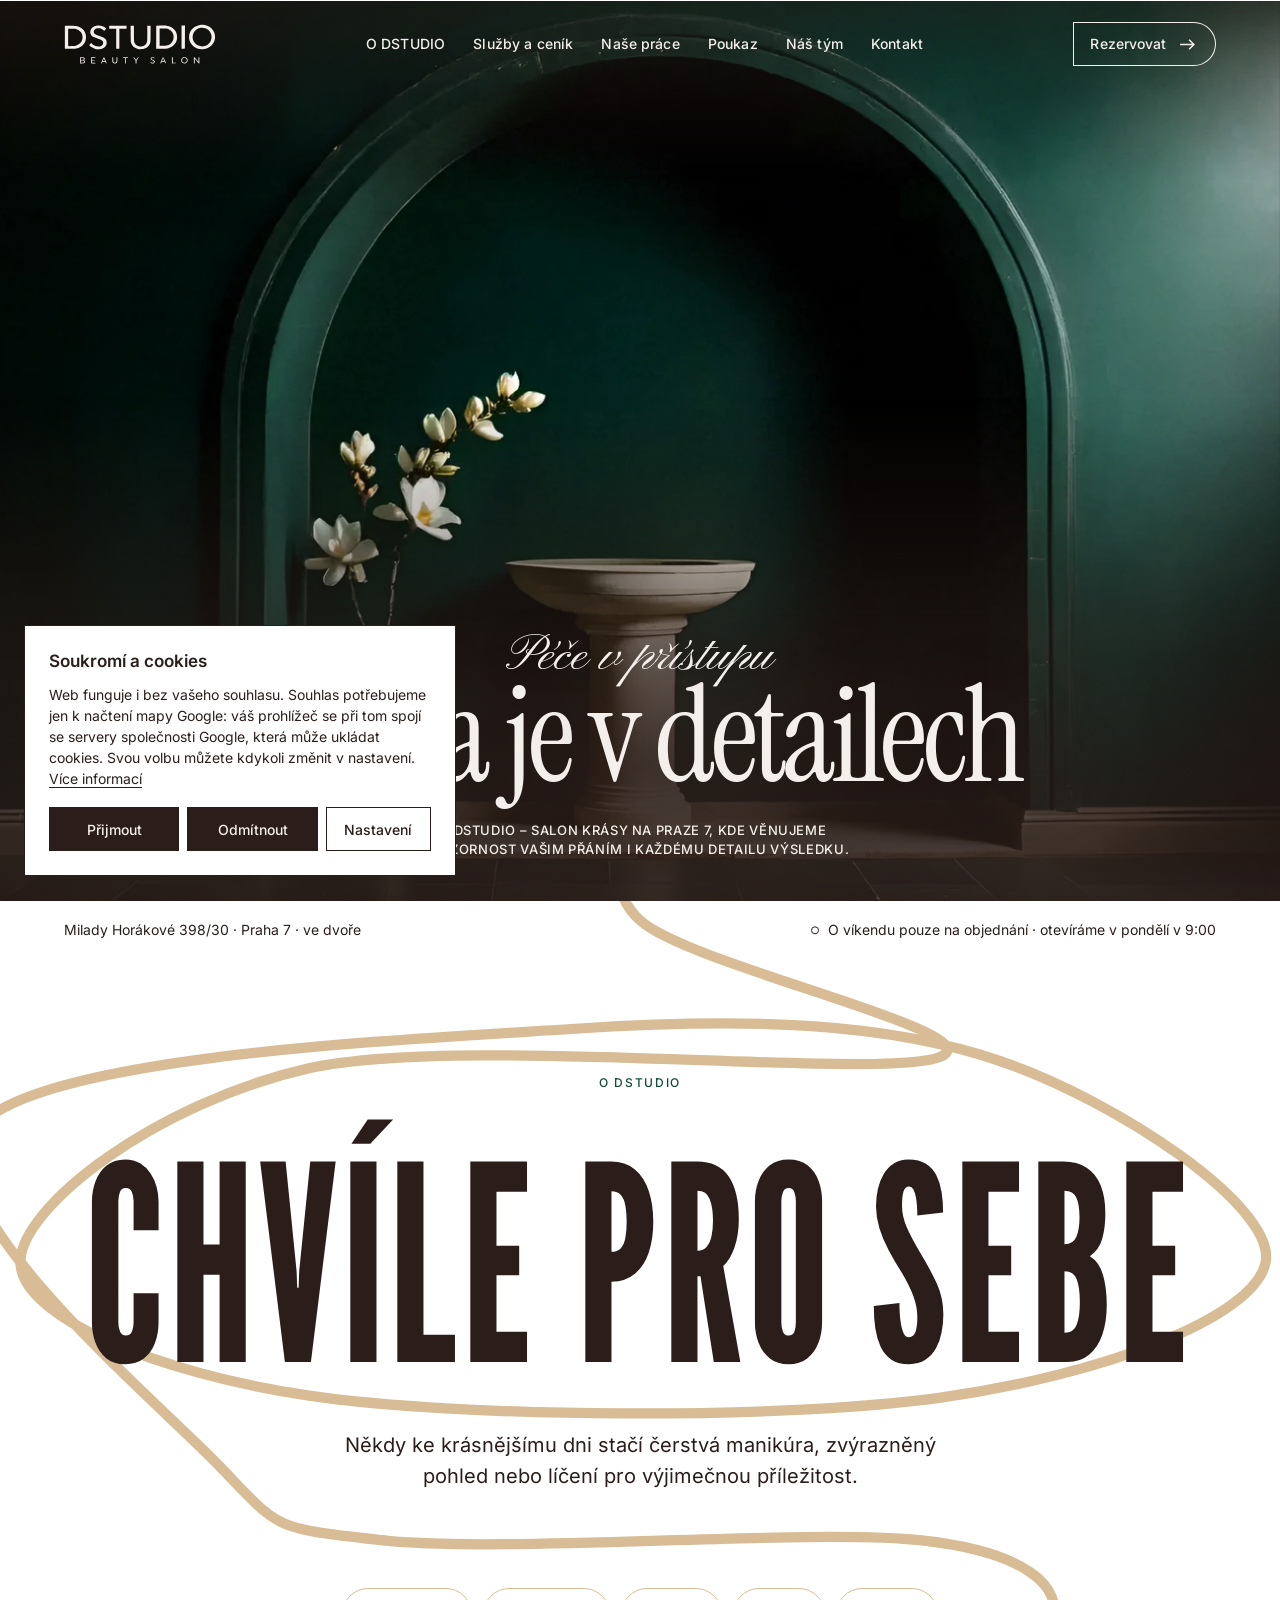
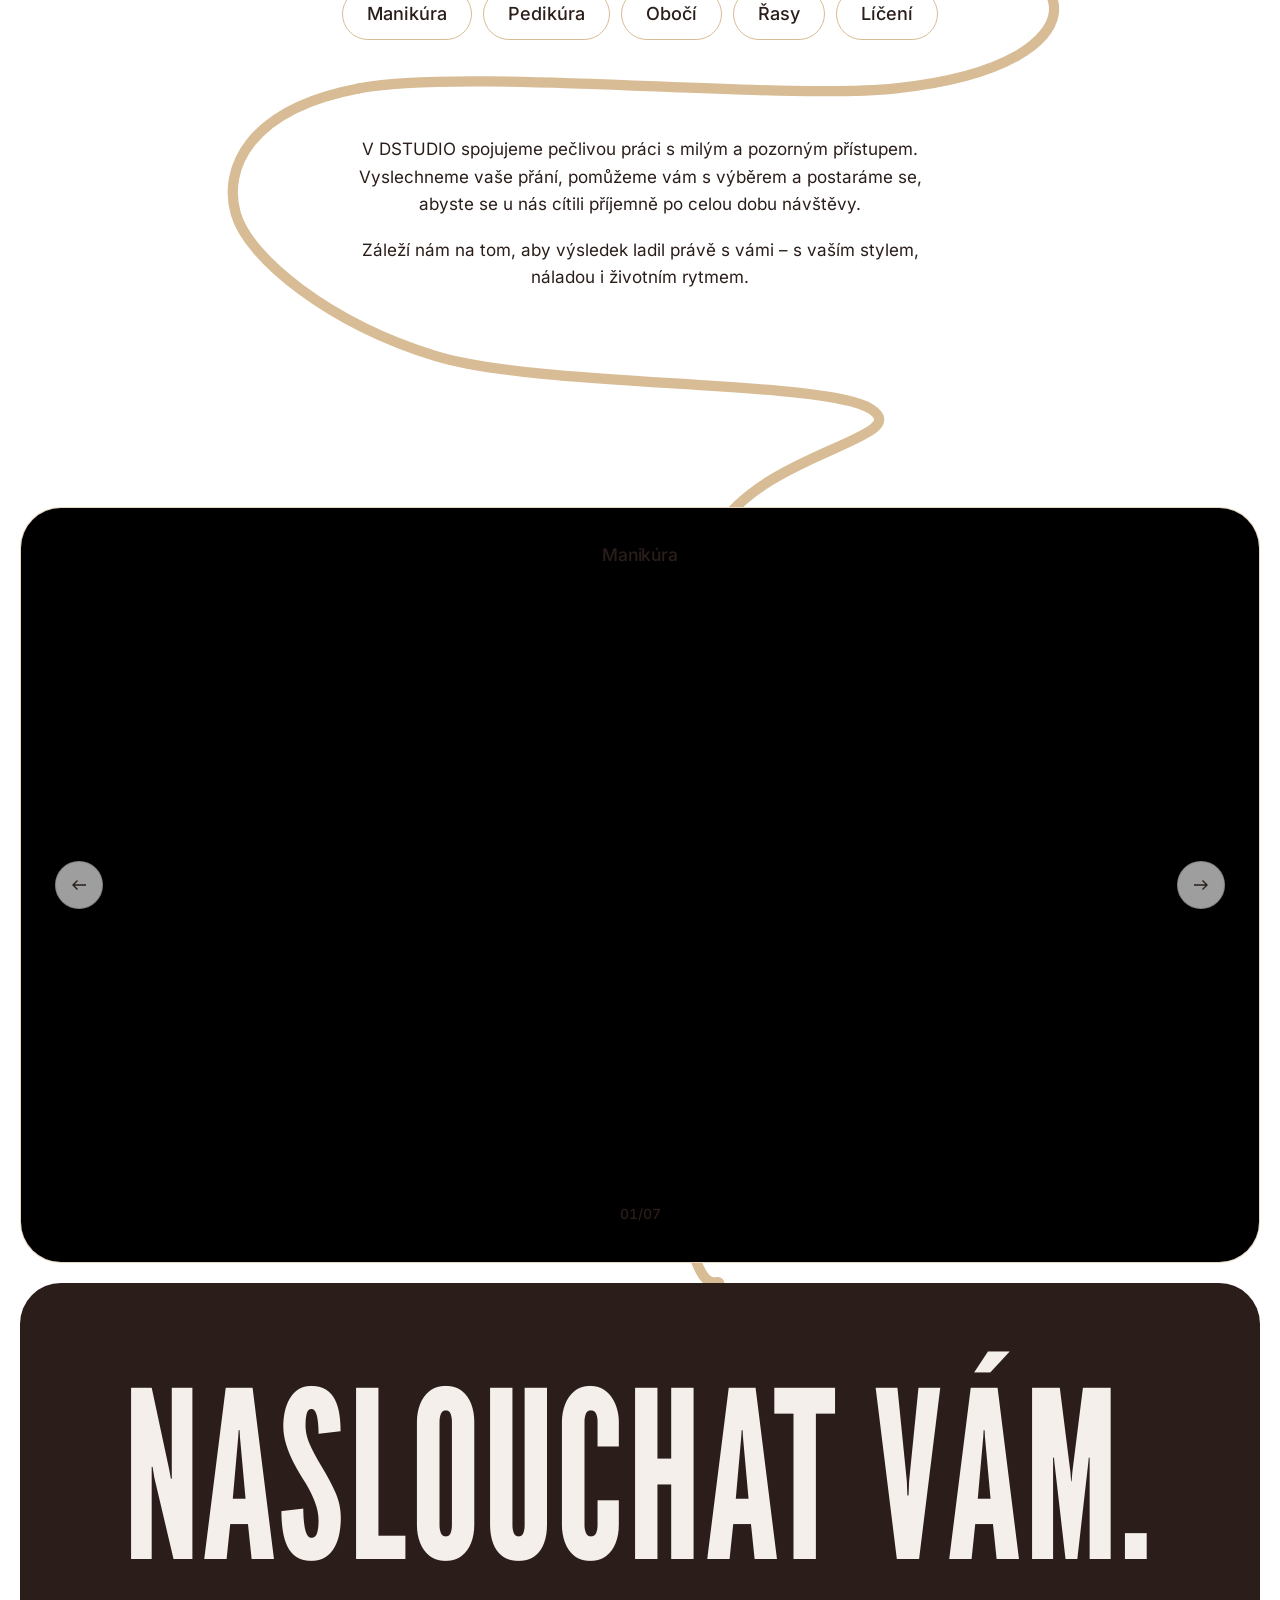
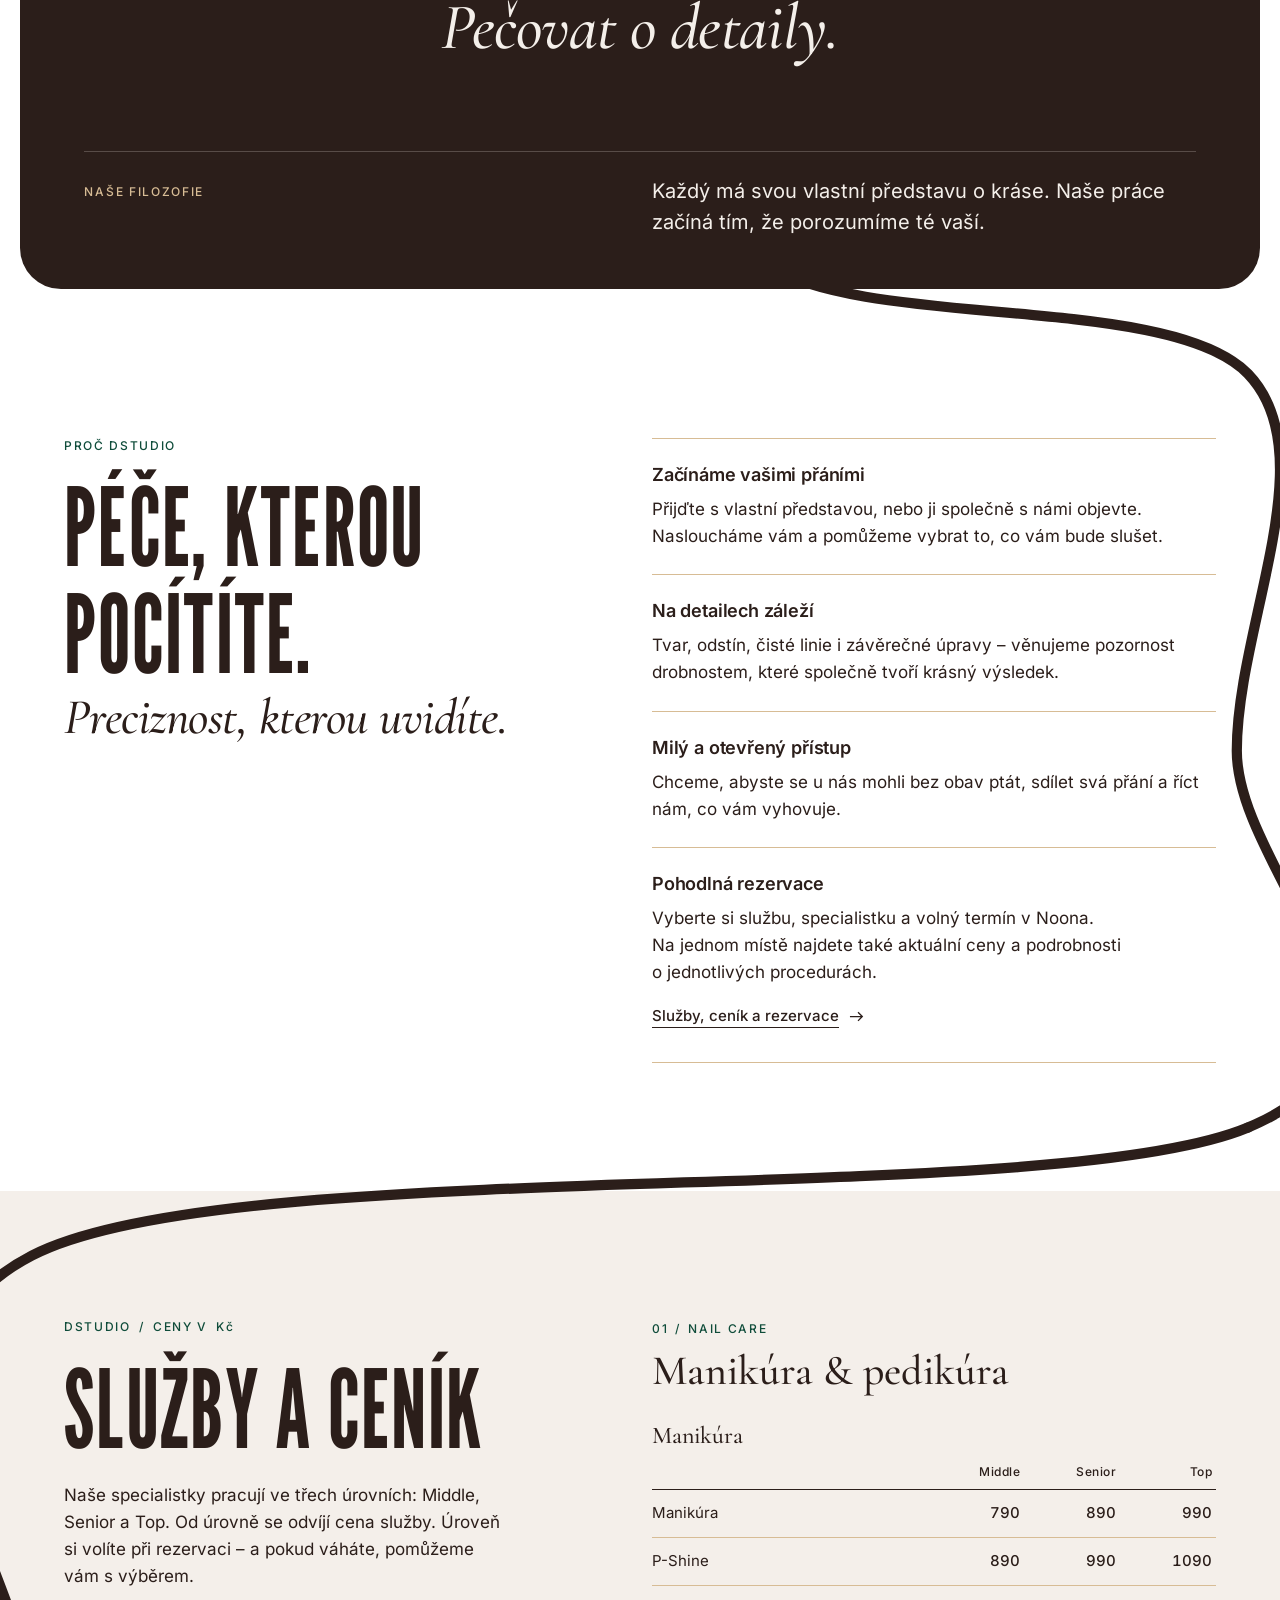
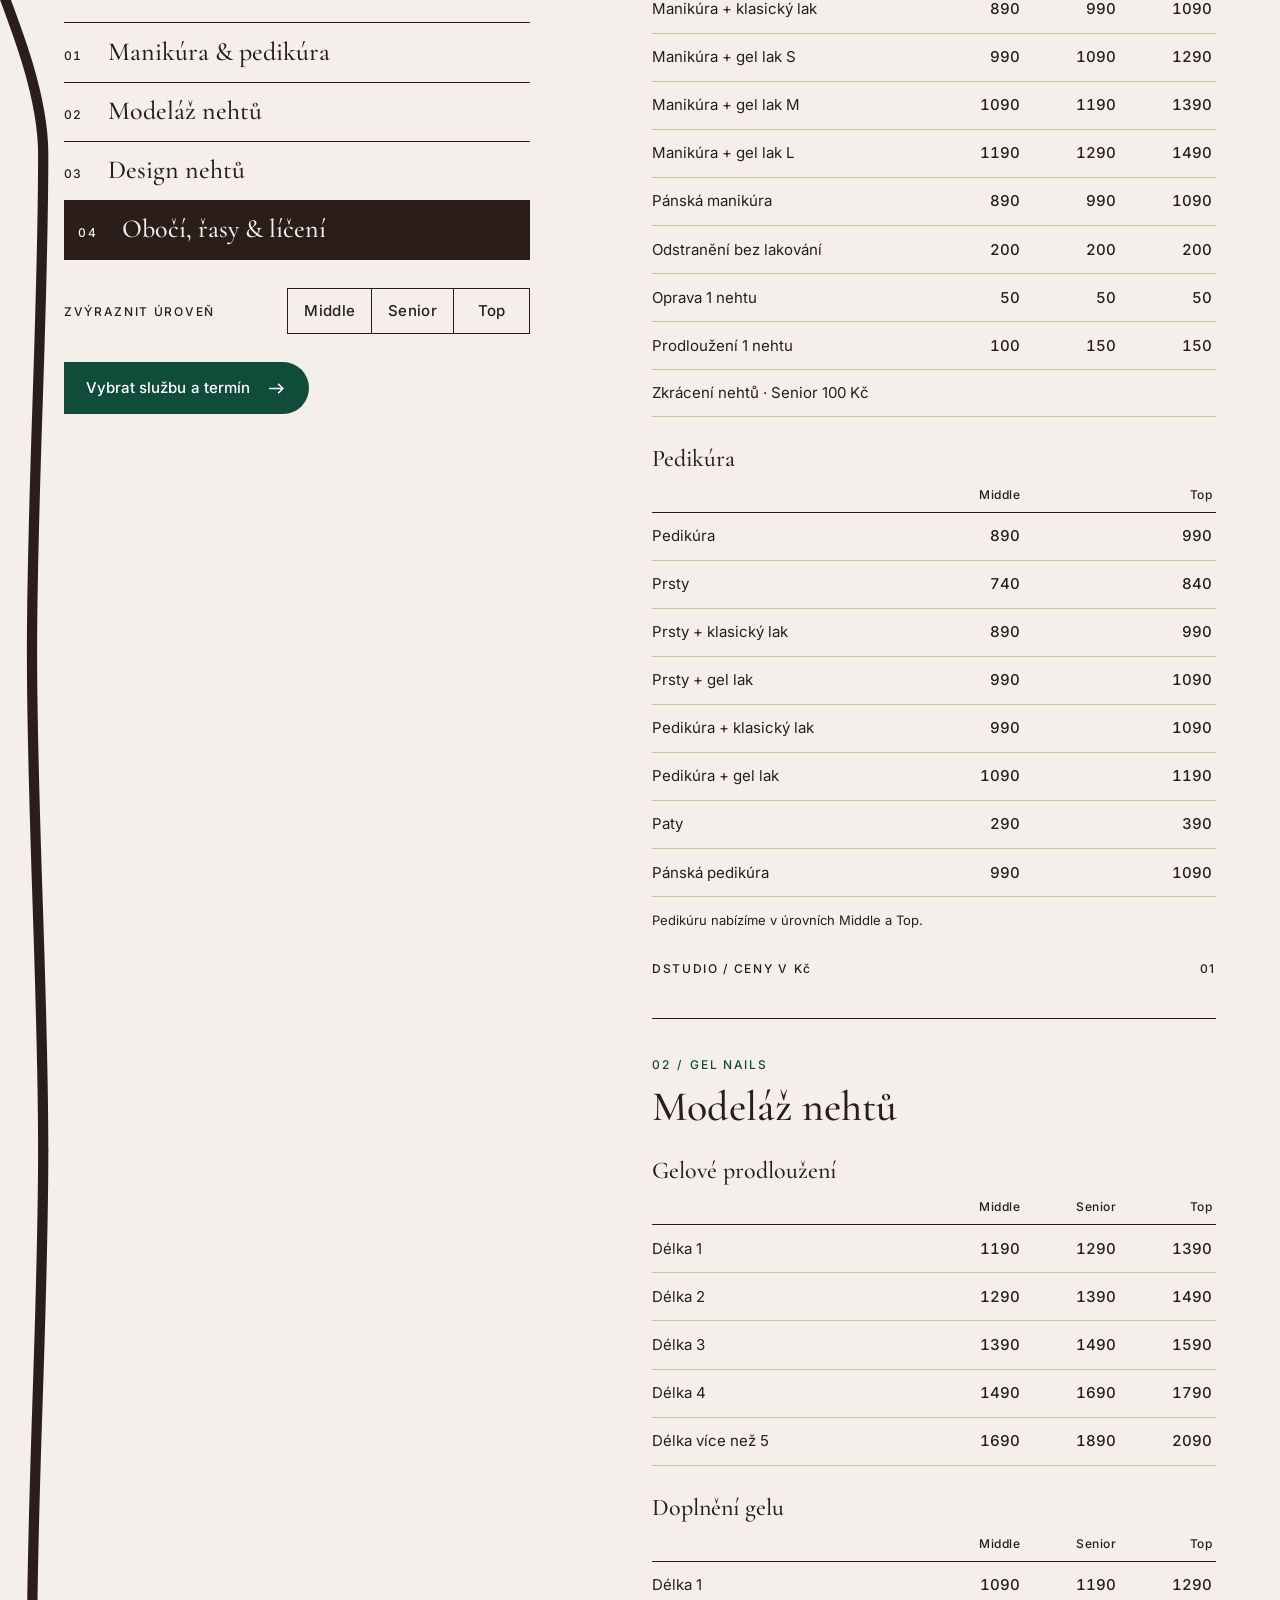
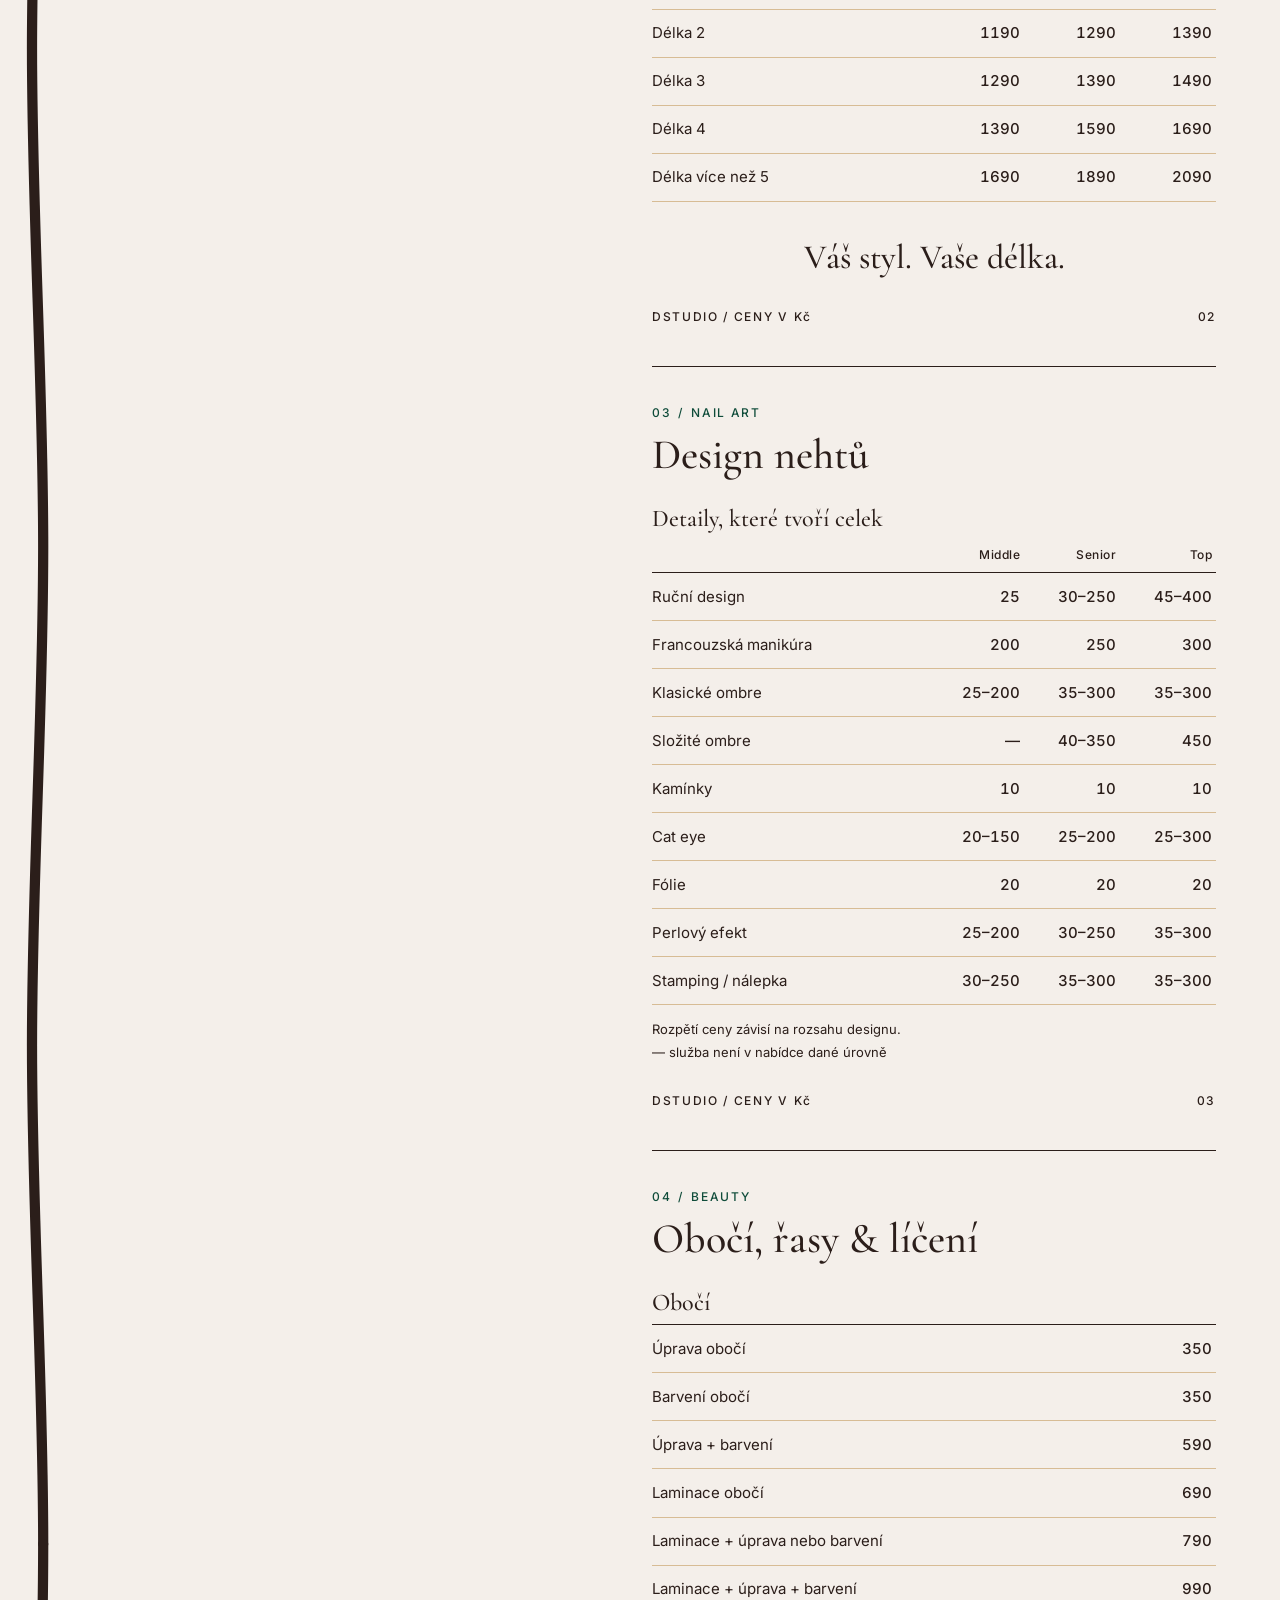
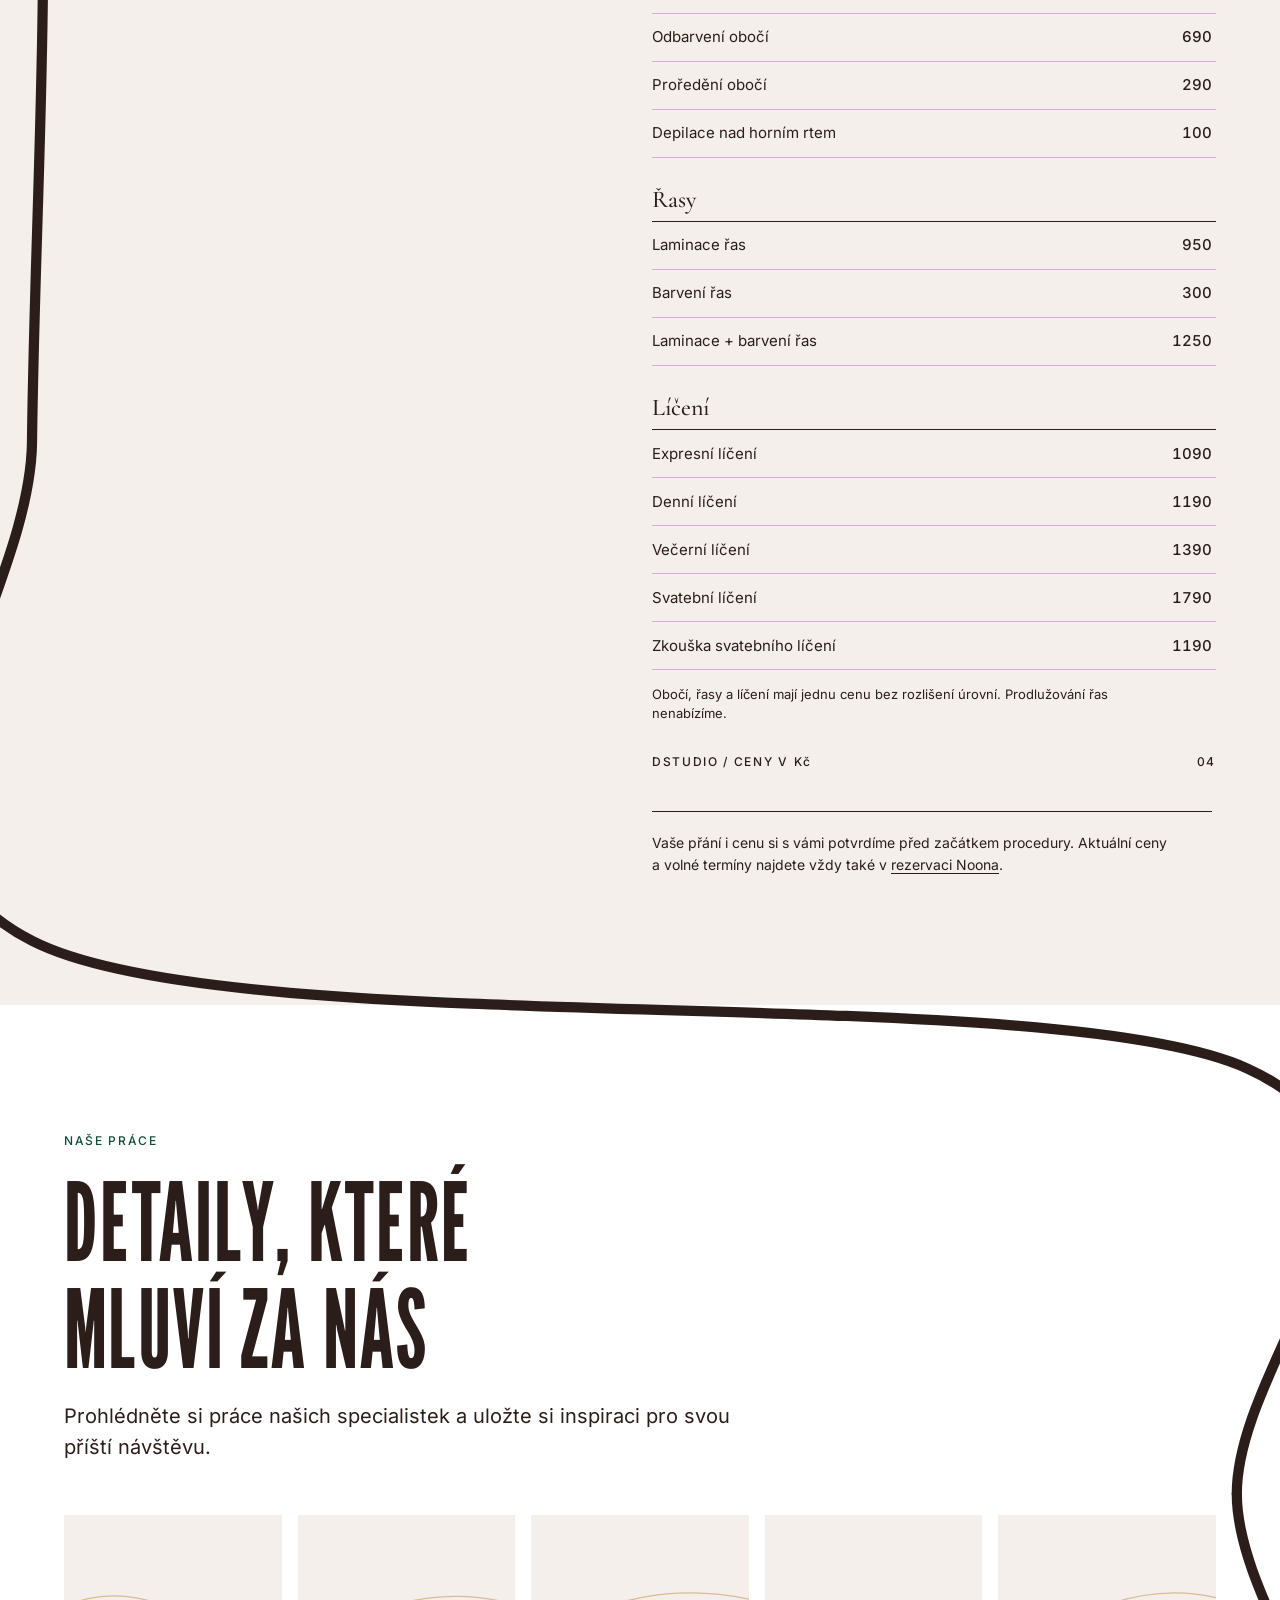
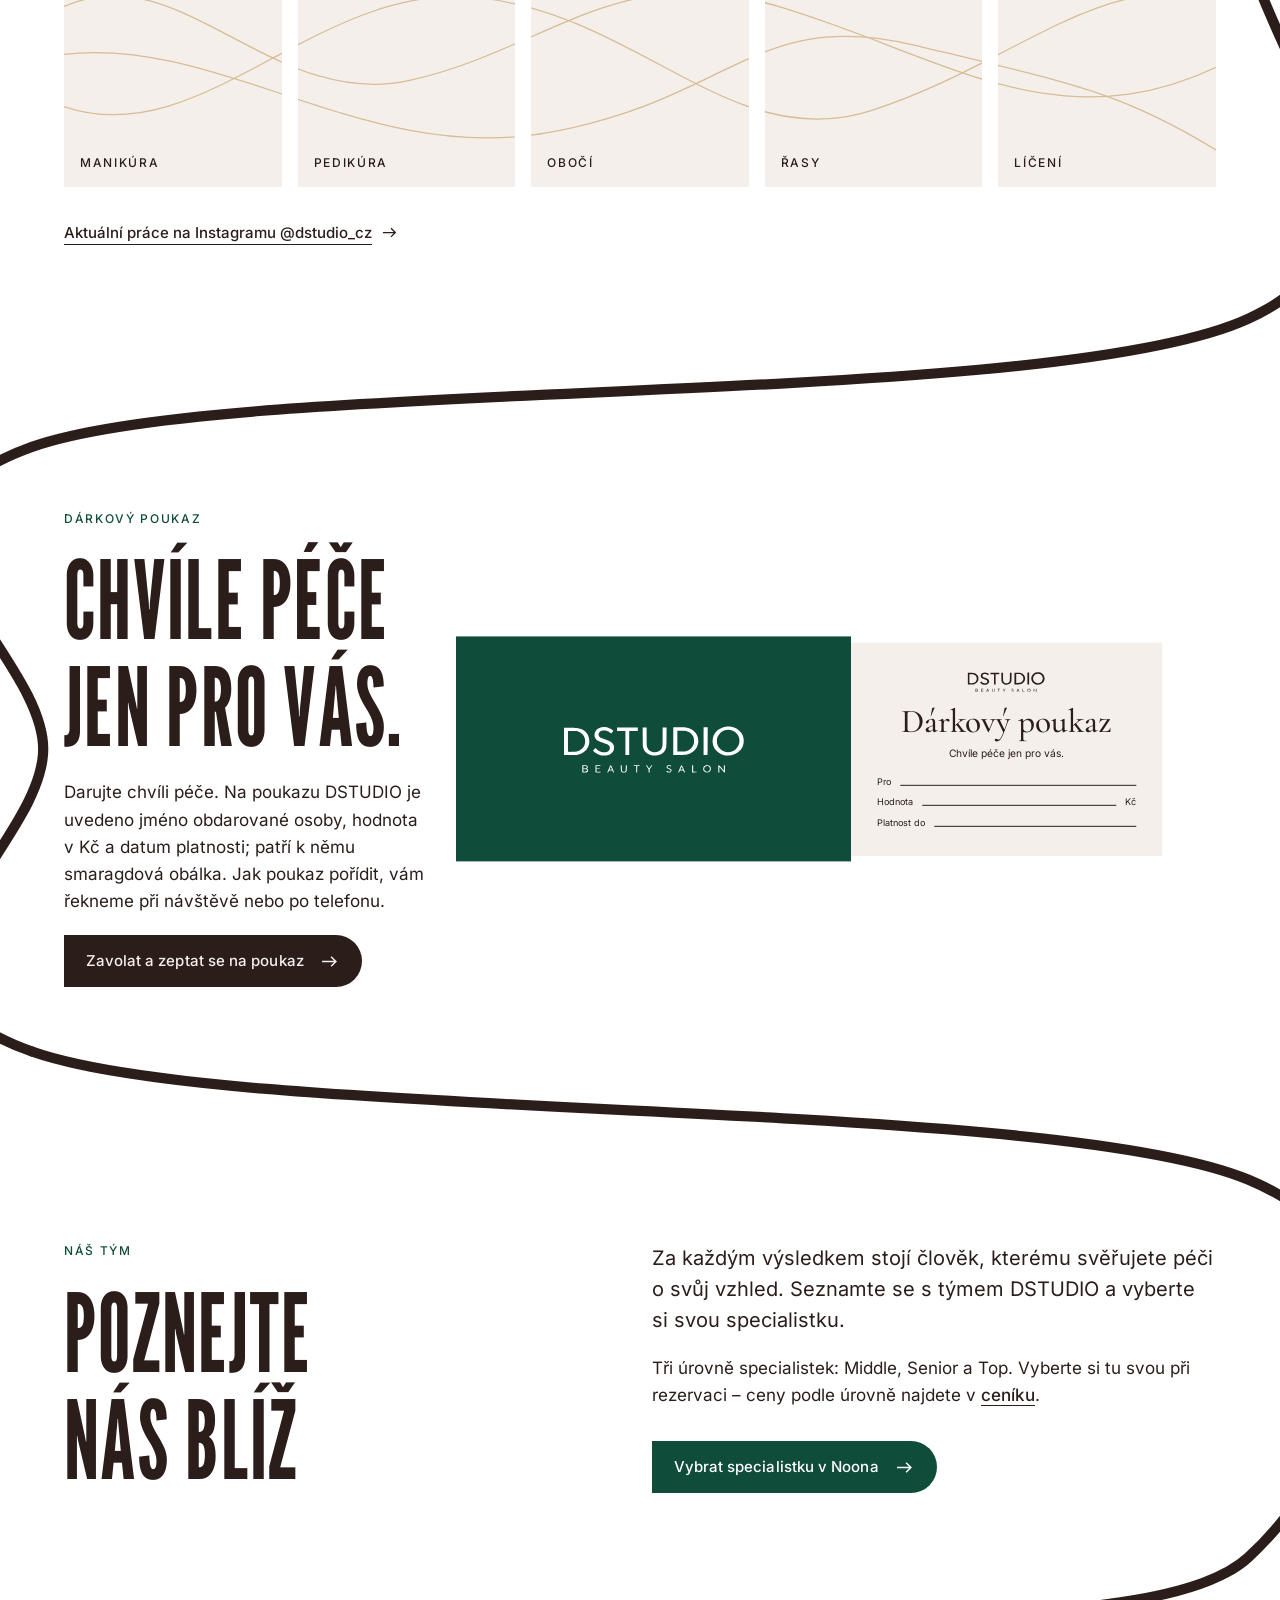
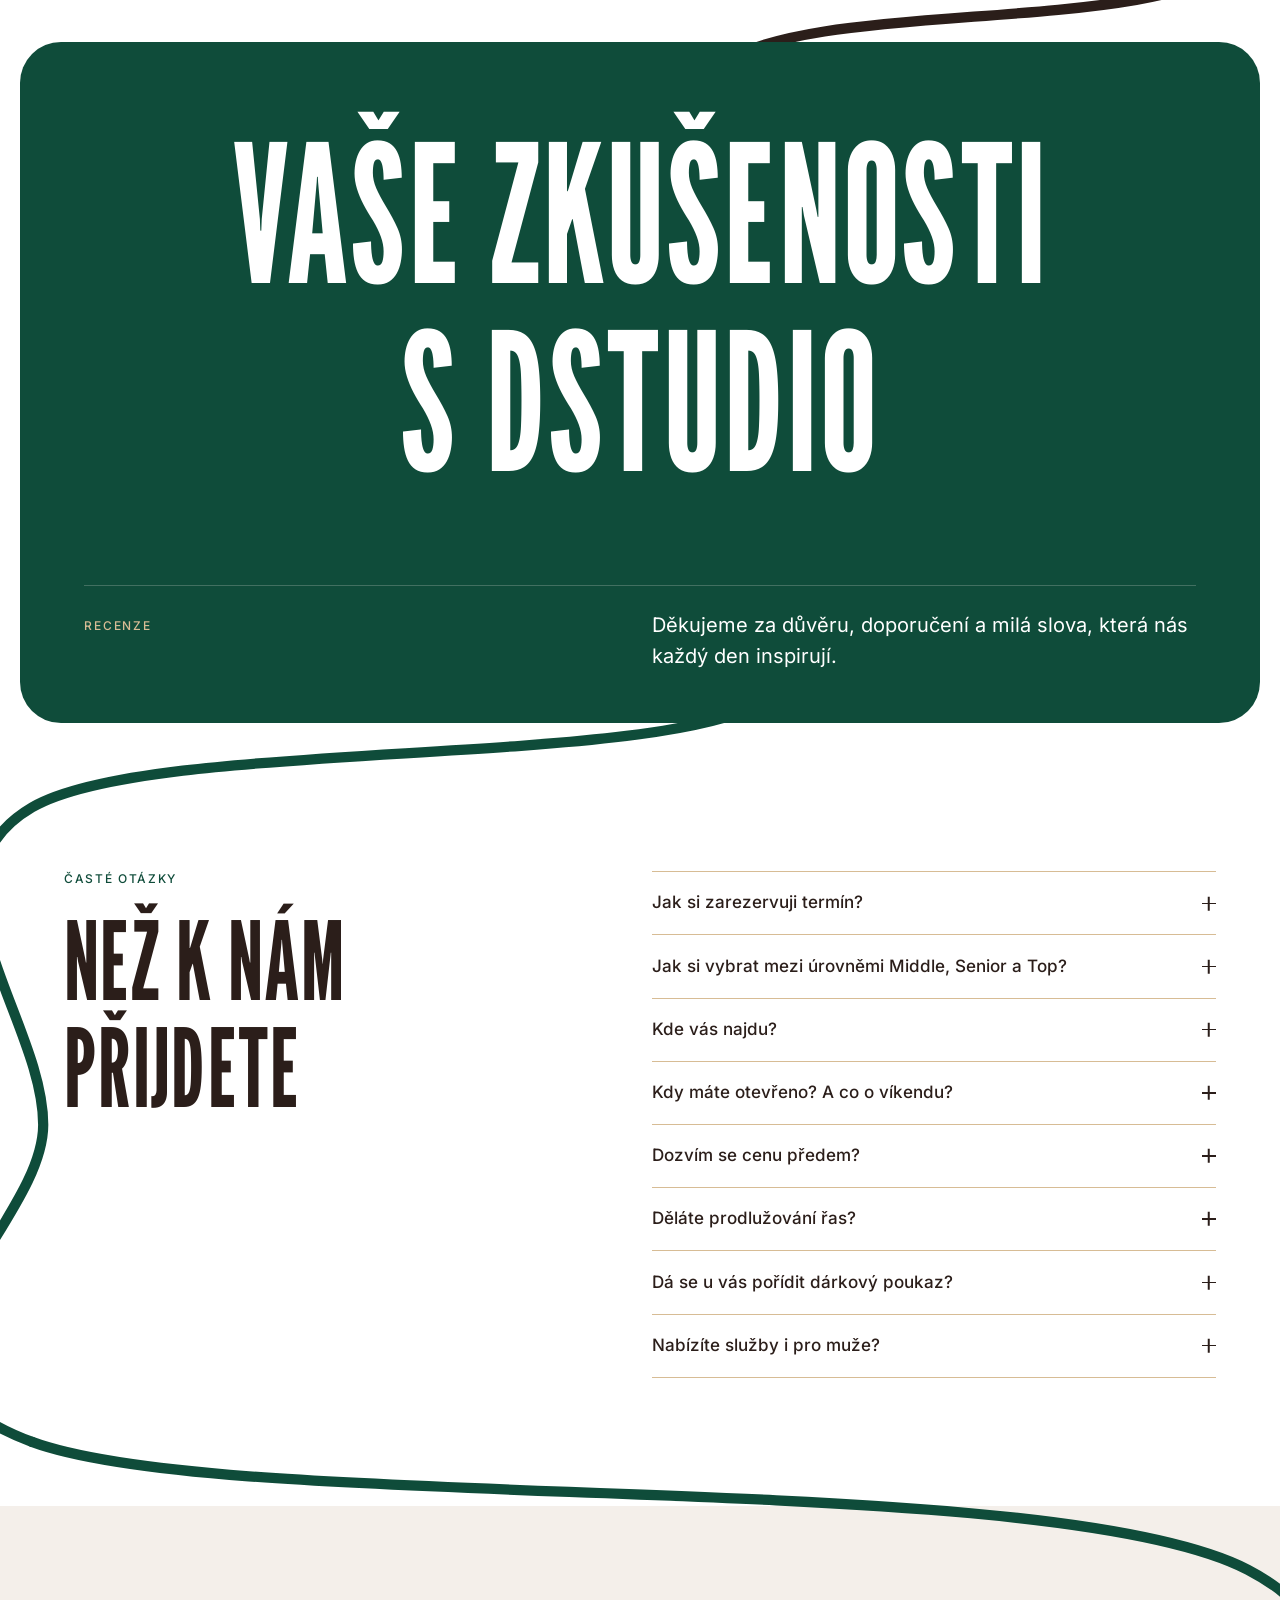
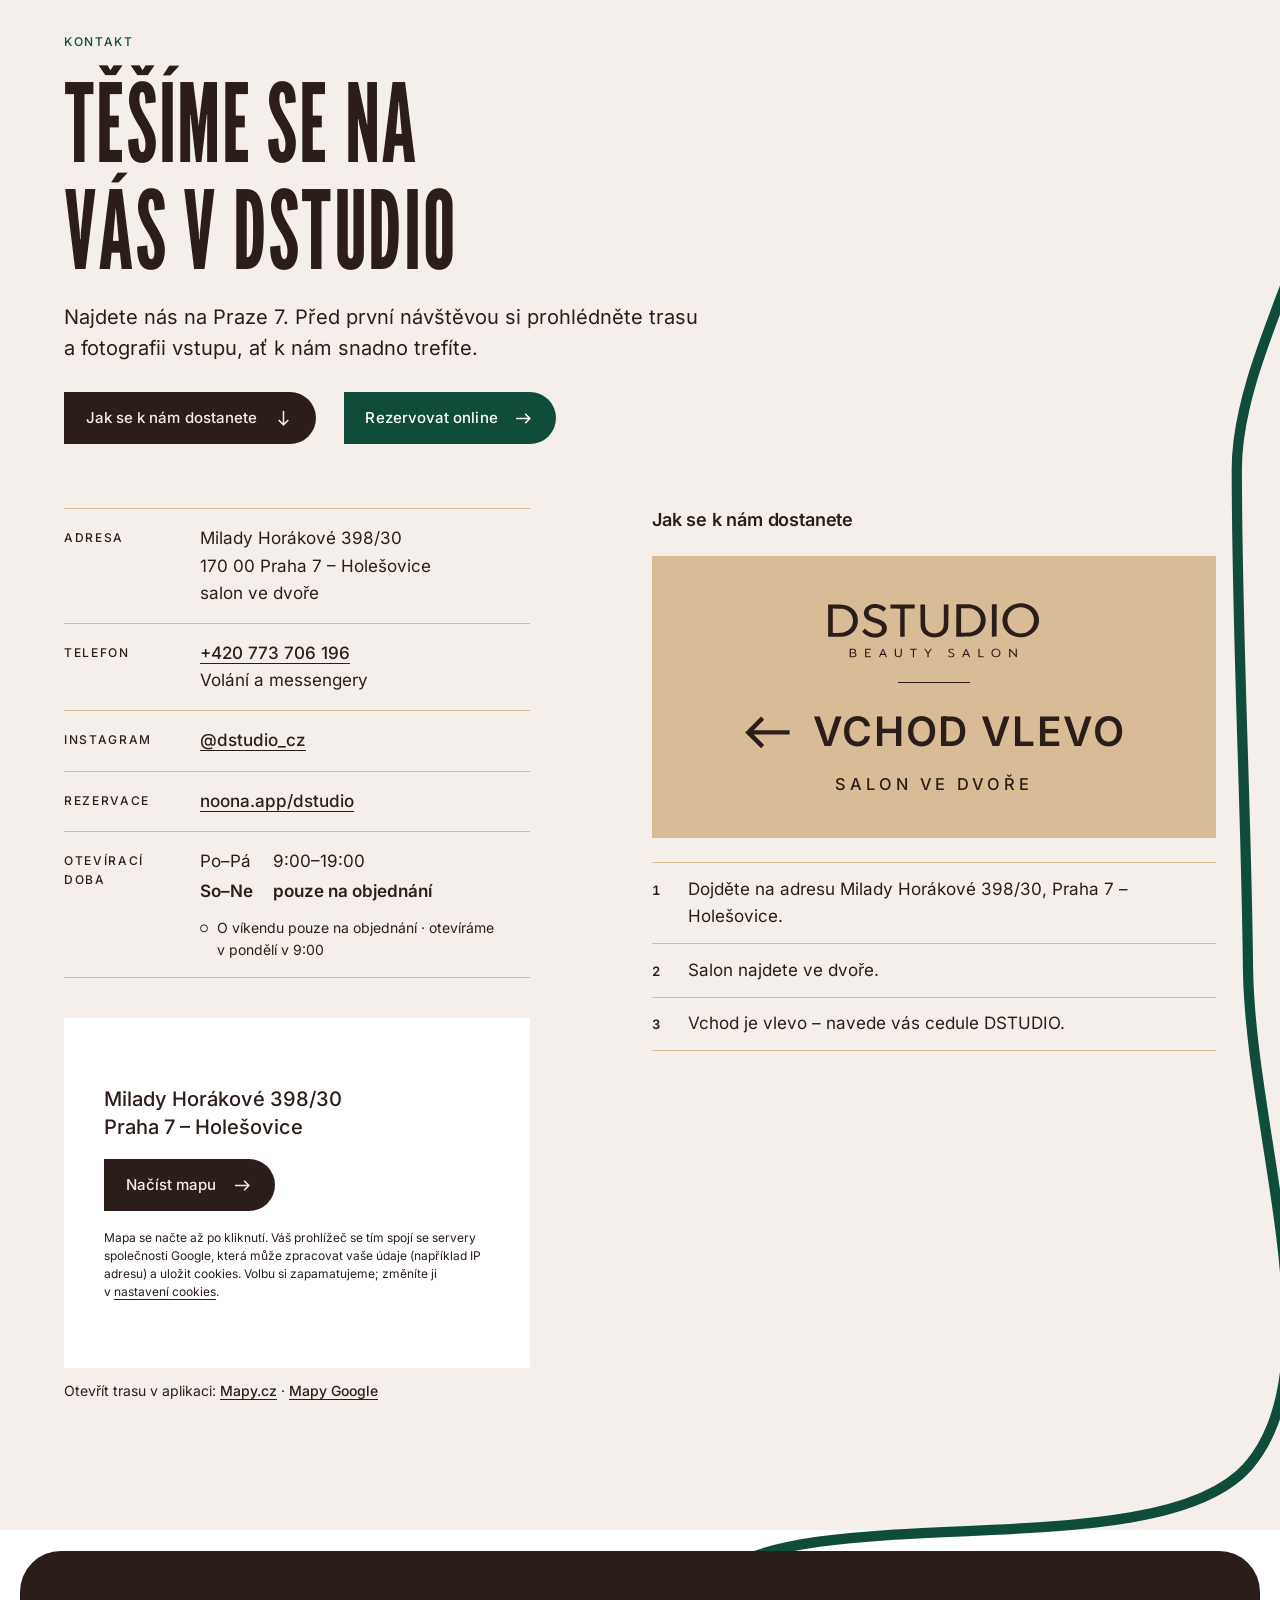
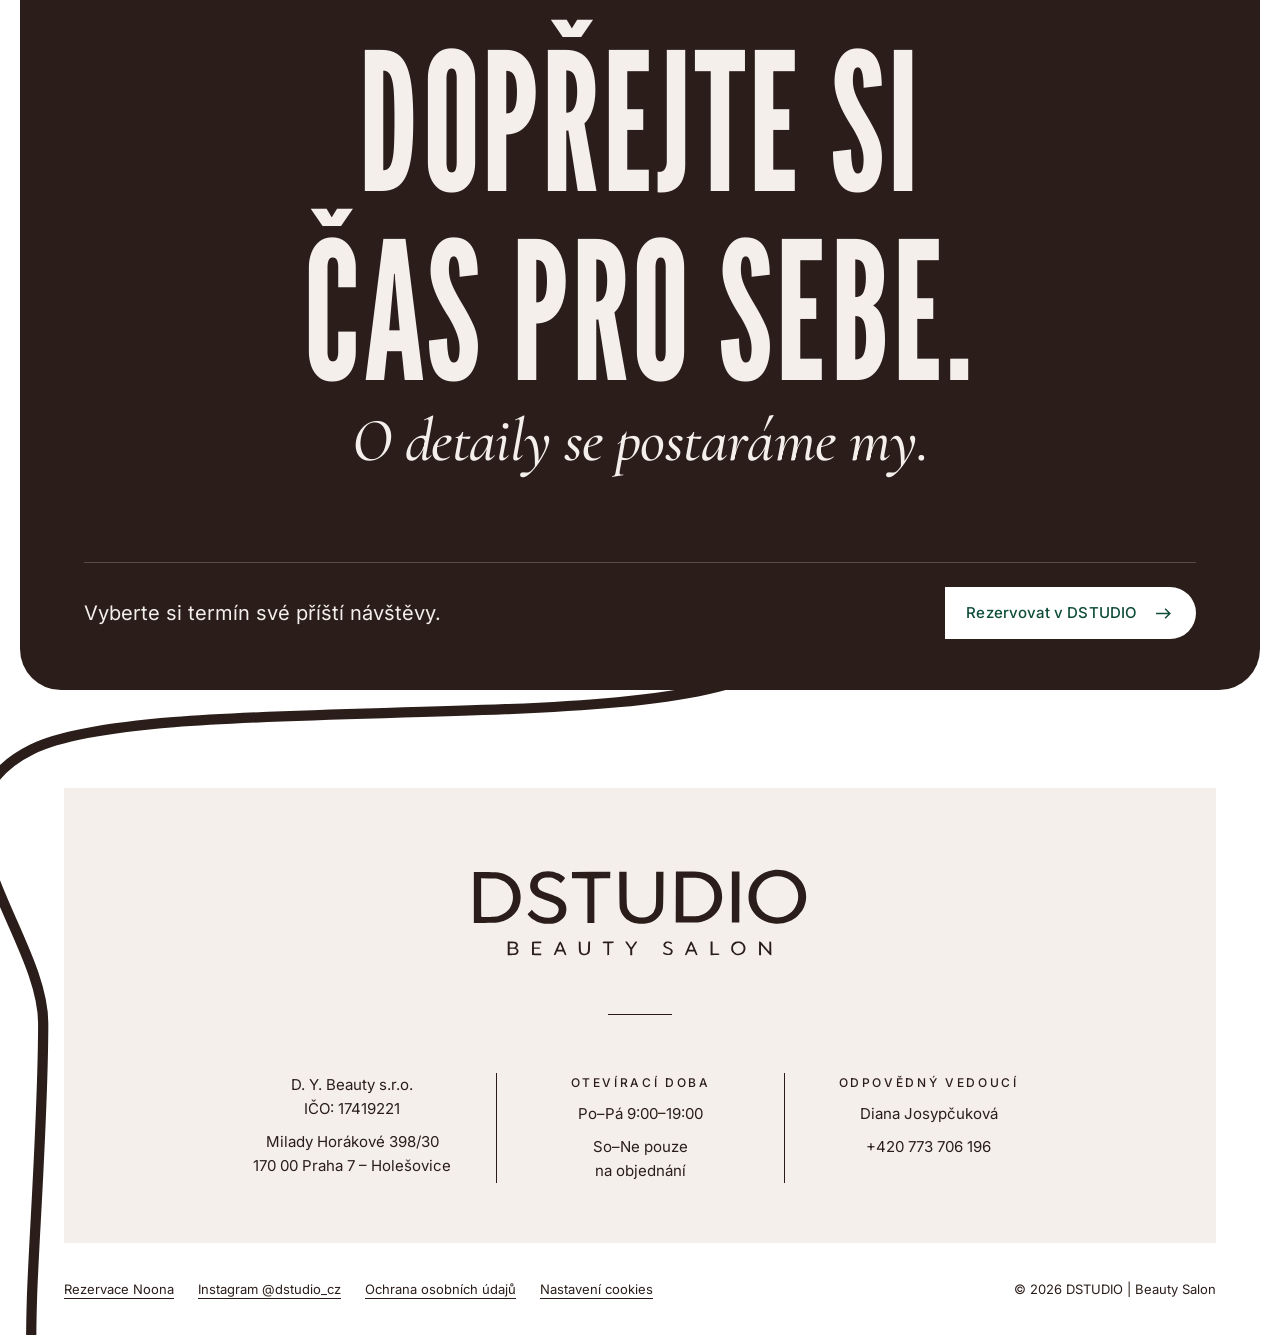
==== index.html @ 6d8d1a69 "Hero: full-bleed scene with script line, serif headline and small-caps paragraph Text layout follows" ====
<!doctype html>
<html lang="cs">
<head>
  <meta charset="utf-8">
  <meta name="viewport" content="width=device-width, initial-scale=1, viewport-fit=cover">
  <title>DSTUDIO – manikúra, pedikúra, obočí, řasy a líčení | Praha 7</title>
  <meta name="description" content="Salon krásy DSTUDIO v pražských Holešovicích: manikúra, gel lak, modeláž nehtů, pedikúra, obočí, řasy a líčení. Ceník na webu, rezervace online přes Noona.">
  <meta name="theme-color" content="#FFFFFF">
  <meta name="format-detection" content="telephone=no">
  <meta property="og:type" content="website">
  <meta property="og:locale" content="cs_CZ">
  <meta property="og:site_name" content="DSTUDIO | Beauty Salon">
  <meta property="og:title" content="DSTUDIO | Beauty Salon – Praha 7, Holešovice">
  <meta property="og:description" content="Krása je v detailech. Péče v přístupu. Manikúra, pedikúra, obočí, řasy a líčení v pražských Holešovicích. Termín si vyberete online přes Noona.">
  <meta property="og:image" content="assets/img/og.png">
  <meta property="og:image:width" content="1200">
  <meta property="og:image:height" content="630">
  <meta name="twitter:card" content="summary_large_image">
  <link rel="icon" href="favicon.svg" type="image/svg+xml">
  <link rel="icon" href="favicon.ico" sizes="32x32">
  <link rel="apple-touch-icon" href="apple-touch-icon.png">
  <link rel="manifest" href="site.webmanifest">
  <link rel="preload" href="assets/fonts/instrument-serif-latin-400-normal.woff2" as="font" type="font/woff2" crossorigin>
  <link rel="preload" href="assets/fonts/instrument-serif-latin-ext-400-normal.woff2" as="font" type="font/woff2" crossorigin>
  <link rel="preload" href="assets/fonts/pinyon-script-latin-400-normal.woff2" as="font" type="font/woff2" crossorigin>
  <link rel="preload" href="assets/fonts/pinyon-script-latin-ext-400-normal.woff2" as="font" type="font/woff2" crossorigin>
  <link rel="preload" href="assets/fonts/inter-latin-wght-normal.woff2" as="font" type="font/woff2" crossorigin>
  <link rel="preload" href="assets/fonts/inter-latin-ext-wght-normal.woff2" as="font" type="font/woff2" crossorigin>
  <link rel="stylesheet" href="assets/css/main.css">
  <script src="assets/js/boot.js"></script>
  <script src="assets/js/vendor/gsap.min.js" defer></script>
  <script src="assets/js/vendor/ScrollTrigger.min.js" defer></script>
  <script src="assets/js/vendor/lenis.min.js" defer></script>
  <script src="assets/js/main.js" defer></script>
  <script src="assets/js/glass-carousel.js" defer></script>
  <script type="application/ld+json">
  {
    "@context": "https://schema.org",
    "@type": "BeautySalon",
    "name": "DSTUDIO | Beauty Salon",
    "legalName": "D. Y. Beauty s.r.o.",
    "taxID": "17419221",
    "telephone": "+420773706196",
    "currenciesAccepted": "CZK",
    "address": {
      "@type": "PostalAddress",
      "streetAddress": "Milady Horákové 398/30",
      "postalCode": "170 00",
      "addressLocality": "Praha 7 – Holešovice",
      "addressCountry": "CZ"
    },
    "openingHoursSpecification": [{
      "@type": "OpeningHoursSpecification",
      "dayOfWeek": ["Monday", "Tuesday", "Wednesday", "Thursday", "Friday"],
      "opens": "09:00",
      "closes": "19:00"
    }],
    "sameAs": ["https://www.instagram.com/dstudio_cz/"],
    "potentialAction": {
      "@type": "ReserveAction",
      "target": "https://noona.app/dstudio"
    }
  }
  </script>
</head>
<body>
<a class="skip-link" href="#obsah">Přeskočit na obsah</a>

<!-- Soukromí a cookies -->
<section class="consent" aria-labelledby="consent-title" data-consent-banner hidden>
  <p class="consent-title" id="consent-title">Soukromí a&nbsp;cookies</p>
  <p>Web funguje i&nbsp;bez vašeho souhlasu. Souhlas potřebujeme jen k&nbsp;načtení mapy Google: váš prohlížeč se při tom spojí se servery společnosti Google, která může ukládat cookies. Svou volbu můžete kdykoli změnit v&nbsp;nastavení. <a href="ochrana-osobnich-udaju.html">Více informací</a></p>
  <div class="consent-actions">
    <button class="consent-btn consent-btn--solid" type="button" data-consent="accept">Přijmout</button>
    <button class="consent-btn consent-btn--solid" type="button" data-consent="reject">Odmítnout</button>
    <button class="consent-btn" type="button" data-consent-open>Nastavení</button>
  </div>
</section>

<svg class="sprite" aria-hidden="true" focusable="false">
  <symbol id="logo" viewBox="203.695 253.379 552.514 146.363"><path fill-rule="evenodd" d="M 262.390625 385.476562 L 262.390625 374.28125 L 267.992188 374.292969 C 275.054688 374.308594 277.769531 375.328125 278.765625 378.355469 C 279.542969 380.703125 278.773438 383.234375 277.003906 384.183594 C 275.976562 384.730469 276.003906 384.808594 277.53125 385.734375 C 281.855469 388.367188 280.683594 394.691406 275.609375 396.101562 C 274.496094 396.410156 271.070312 396.664062 267.992188 396.667969 L 262.390625 396.667969 Z M 276.042969 392.847656 C 277.472656 391.417969 277.445312 388.929688 275.988281 387.605469 C 275.097656 386.800781 273.808594 386.527344 270.253906 386.375 L 265.667969 386.179688 L 265.667969 393.941406 L 270.3125 393.941406 C 274.226562 393.941406 275.125 393.769531 276.042969 392.847656 Z M 274.703125 382.769531 C 276.328125 381.144531 276.414062 379.566406 274.949219 378.105469 C 274.054688 377.207031 273.132812 377.011719 269.761719 377.011719 L 265.667969 377.011719 L 265.667969 384.109375 L 269.515625 384.109375 C 272.871094 384.109375 273.535156 383.9375 274.703125 382.769531 Z M 302.5 395.972656 C 302.351562 395.585938 302.296875 390.609375 302.378906 384.914062 L 302.527344 374.554688 L 310.039062 374.402344 L 317.542969 374.25 L 317.542969 377.011719 L 305.53125 377.011719 L 305.53125 384.109375 L 310.445312 384.109375 C 314.996094 384.109375 315.359375 384.191406 315.359375 385.203125 C 315.359375 386.214844 314.996094 386.292969 310.445312 386.292969 L 305.53125 386.292969 L 305.53125 393.941406 L 317.542969 393.941406 L 317.542969 396.667969 L 310.15625 396.667969 C 304.652344 396.667969 302.699219 396.492188 302.5 395.972656 Z M 338.292969 396.164062 C 338.292969 395.847656 340.371094 390.855469 342.90625 385.070312 C 349.074219 371.003906 348.6875 371.03125 354.191406 384.242188 C 359.621094 397.277344 359.449219 396.667969 357.710938 396.667969 C 356.527344 396.667969 356.089844 396.1875 354.972656 393.667969 L 353.644531 390.664062 L 343.484375 390.664062 L 342.320312 393.53125 C 341.382812 395.847656 340.882812 396.429688 339.726562 396.570312 C 338.941406 396.664062 338.292969 396.484375 338.292969 396.164062 Z M 352.492188 387.769531 C 352.492188 387.679688 351.644531 385.535156 350.609375 383.003906 L 348.722656 378.394531 L 347.921875 380.296875 C 347.480469 381.34375 346.609375 383.386719 345.984375 384.839844 C 345.359375 386.289062 344.847656 387.578125 344.847656 387.707031 C 344.847656 387.832031 346.566406 387.929688 348.671875 387.929688 C 350.773438 387.929688 352.492188 387.859375 352.492188 387.769531 Z M 383.179688 395.5625 C 380.039062 393.648438 379.277344 391.015625 379.265625 382.027344 L 379.25 374.207031 L 382.253906 374.554688 L 382.527344 382.871094 C 382.796875 391.074219 382.820312 391.207031 384.3125 392.699219 C 385.5625 393.945312 386.308594 394.214844 388.535156 394.214844 C 390.761719 394.214844 391.507812 393.945312 392.753906 392.699219 C 394.246094 391.207031 394.269531 391.074219 394.539062 382.871094 L 394.8125 374.554688 L 396.363281 374.375 L 397.914062 374.199219 L 397.726562 382.839844 C 397.558594 390.855469 397.453125 391.613281 396.273438 393.265625 C 394.476562 395.78125 392.429688 396.667969 388.421875 396.667969 C 385.9375 396.667969 384.484375 396.359375 383.179688 395.5625 Z M 426.210938 386.878906 L 426.210938 377.011719 L 422.351562 377.011719 C 418.660156 377.011719 418.5 376.957031 418.667969 375.78125 C 418.835938 374.574219 418.980469 374.550781 427.714844 374.402344 L 436.585938 374.253906 L 436.585938 375.609375 C 436.585938 376.898438 436.417969 376.96875 432.902344 377.121094 L 429.214844 377.285156 L 429.113281 396.394531 L 427.660156 396.570312 L 426.210938 396.742188 Z M 463.890625 391.890625 L 463.890625 387.105469 L 459.796875 380.976562 C 457.542969 377.605469 455.699219 374.71875 455.699219 374.5625 C 455.699219 374.40625 456.417969 374.28125 457.296875 374.28125 C 458.710938 374.28125 459.246094 374.835938 462.007812 379.195312 C 463.722656 381.898438 465.320312 384.109375 465.558594 384.109375 C 465.796875 384.109375 467.394531 381.898438 469.105469 379.195312 C 471.847656 374.871094 472.410156 374.28125 473.792969 374.28125 C 474.652344 374.28125 475.359375 374.386719 475.359375 374.519531 C 475.359375 374.652344 473.515625 377.492188 471.261719 380.832031 L 467.167969 386.90625 L 467.167969 396.667969 L 463.890625 396.667969 Z M 520.957031 395.808594 C 518.257812 394.402344 517.316406 393.339844 518.019531 392.492188 C 518.859375 391.480469 519.238281 391.550781 521.554688 393.121094 C 526.398438 396.40625 533.128906 392.898438 529.886719 388.773438 C 529.289062 388.015625 527.375 386.976562 525.300781 386.285156 C 520.339844 384.632812 518.496094 382.984375 518.496094 380.1875 C 518.496094 378.421875 518.859375 377.632812 520.351562 376.136719 C 522.074219 374.414062 522.460938 374.28125 525.679688 374.28125 C 528.171875 374.285156 529.644531 374.589844 530.921875 375.367188 C 532.832031 376.53125 533.039062 376.996094 532.078125 377.957031 C 531.617188 378.414062 530.957031 378.304688 529.492188 377.519531 C 527.304688 376.347656 525.796875 376.207031 523.753906 376.984375 C 521.660156 377.78125 520.949219 379.511719 522.039062 381.171875 C 522.53125 381.921875 523.222656 382.632812 523.578125 382.757812 C 531.4375 385.46875 533.789062 387.164062 533.789062 390.101562 C 533.789062 392.46875 532.429688 394.859375 530.53125 395.839844 C 528.4375 396.925781 523.058594 396.90625 520.957031 395.808594 Z M 553.992188 396.121094 C 553.992188 395.46875 560.742188 379.320312 562.273438 376.292969 C 564.203125 372.496094 565.011719 373.375 569.800781 384.445312 C 575.320312 397.21875 575.164062 396.667969 573.382812 396.667969 C 572.171875 396.667969 571.746094 396.203125 570.621094 393.667969 L 569.292969 390.664062 L 559.109375 390.664062 L 557.863281 393.667969 C 556.839844 396.128906 556.382812 396.667969 555.304688 396.667969 C 554.582031 396.667969 553.992188 396.421875 553.992188 396.121094 Z M 568.097656 387.523438 C 568 387.292969 567.179688 385.332031 566.277344 383.15625 C 565.378906 380.988281 564.5 379.207031 564.332031 379.199219 C 564.003906 379.195312 560.542969 386.808594 560.542969 387.523438 C 560.542969 387.746094 562.285156 387.929688 564.414062 387.929688 C 566.539062 387.929688 568.199219 387.746094 568.097656 387.523438 Z M 596.039062 385.492188 L 596.039062 374.28125 L 599.3125 374.28125 L 599.3125 393.902344 L 604.914062 394.058594 C 610.09375 394.199219 610.507812 394.292969 610.507812 395.304688 C 610.507812 396.332031 610.097656 396.40625 603.273438 396.550781 L 596.039062 396.703125 Z M 635.679688 395.429688 C 634.507812 394.761719 632.796875 393.277344 631.875 392.132812 C 630.453125 390.367188 630.167969 389.5 629.992188 386.347656 C 629.691406 381.050781 631.613281 377.578125 636.125 375.265625 C 637.832031 374.390625 639.054688 374.210938 642.234375 374.371094 C 645.589844 374.539062 646.574219 374.828125 648.558594 376.222656 C 651.835938 378.527344 653.355469 381.414062 653.367188 385.359375 C 653.386719 392.386719 648.78125 396.683594 641.242188 396.660156 C 638.707031 396.65625 637.257812 396.335938 635.679688 395.429688 Z M 645.539062 393.355469 C 648.664062 391.839844 650.335938 389.089844 650.320312 385.492188 C 650.292969 380.769531 647.636719 377.527344 643.085938 376.671875 C 638.984375 375.894531 634.28125 378.90625 633.171875 383.011719 C 631.699219 388.484375 636.046875 394.390625 641.597656 394.464844 C 642.480469 394.476562 644.253906 393.976562 645.539062 393.355469 Z M 675.765625 385.476562 L 675.765625 374.28125 L 677.070312 374.28125 C 678.066406 374.28125 679.65625 375.796875 683.761719 380.664062 C 686.722656 384.175781 689.9375 387.925781 690.902344 388.992188 L 692.664062 390.9375 L 692.675781 382.574219 L 692.691406 374.207031 L 695.695312 374.554688 L 695.992188 396.667969 L 694.648438 396.667969 C 693.578125 396.667969 691.890625 394.960938 686.414062 388.34375 C 682.625 383.761719 679.351562 379.953125 679.144531 379.875 C 678.9375 379.800781 678.84375 383.550781 678.929688 388.203125 L 679.09375 396.667969 L 675.765625 396.667969 Z M 320.144531 344.773438 C 314.355469 343.800781 308.527344 341.289062 303.066406 337.421875 C 299.871094 335.15625 295.15625 330.515625 295.15625 329.636719 C 295.15625 329.394531 296.746094 327.625 298.6875 325.699219 L 302.214844 322.203125 L 304.441406 324.734375 C 307.519531 328.230469 313.214844 331.878906 318.386719 333.667969 C 324.222656 335.6875 332.53125 335.808594 337.28125 333.949219 C 345.621094 330.691406 348.835938 321.367188 343.75 315.199219 C 341.496094 312.464844 337.164062 310.382812 325.296875 306.332031 C 319.5 304.351562 313.265625 301.980469 311.441406 301.058594 C 300.097656 295.335938 296.160156 283.699219 301.722656 272.34375 C 308.234375 259.050781 329.503906 254.390625 346.214844 262.597656 C 350.539062 264.722656 356.289062 268.75 356.75 269.976562 C 356.914062 270.410156 350.457031 278.171875 349.933594 278.171875 C 349.78125 278.171875 348.527344 277.179688 347.144531 275.964844 C 345.765625 274.746094 342.601562 272.742188 340.113281 271.511719 C 335.960938 269.453125 335.152344 269.25 330.21875 269.011719 C 323.925781 268.710938 320.101562 269.585938 316.570312 272.144531 C 310.617188 276.457031 310.191406 285.328125 315.734375 289.429688 C 318.417969 291.410156 320.746094 292.402344 330.484375 295.699219 C 345.457031 300.769531 351.136719 303.847656 355.140625 309.070312 C 359.152344 314.304688 360.066406 322.621094 357.40625 329.675781 C 354.808594 336.570312 347.0625 342.449219 337.914062 344.472656 C 333.765625 345.386719 324.707031 345.542969 320.144531 344.773438 Z M 476.007812 344.789062 C 461.007812 342.691406 450.679688 334.078125 447.164062 320.738281 C 446.363281 317.699219 446.207031 313.285156 446.015625 288.410156 L 445.792969 259.609375 L 457.882812 259.609375 L 457.882812 284.960938 C 457.882812 312.617188 458.203125 317.046875 460.566406 322.15625 C 463.519531 328.550781 467.941406 332.058594 475.410156 333.949219 C 486.851562 336.84375 498.339844 332.832031 503 324.316406 C 506.425781 318.050781 506.484375 317.429688 506.484375 287.066406 L 506.484375 259.609375 L 518.558594 259.609375 L 518.355469 288.960938 C 518.136719 321.214844 518.207031 320.46875 514.609375 327.84375 C 512.296875 332.574219 506.402344 338.433594 501.570312 340.800781 C 494.320312 344.347656 484.175781 345.929688 476.007812 344.789062 Z M 703.339844 344.9375 C 695.058594 344.550781 687.042969 342.285156 680.597656 338.511719 C 665.542969 329.699219 657.523438 315.351562 658.472656 298.933594 C 659.183594 286.644531 663.453125 277.691406 672.71875 269.035156 C 679.339844 262.851562 688.394531 258.613281 698.152344 257.125 C 704.84375 256.105469 708.773438 256.128906 715.121094 257.207031 C 727.546875 259.316406 738.476562 266.003906 745.425781 275.738281 C 753.710938 287.351562 755.515625 302.75 750.195312 316.425781 C 747.976562 322.136719 745.125 326.300781 739.929688 331.414062 C 730.496094 340.699219 717.261719 345.59375 703.339844 344.9375 Z M 715.355469 333.527344 C 732.339844 329.160156 743.148438 311.027344 739.382812 293.238281 C 735.925781 276.914062 721.003906 265.75 704.230469 266.945312 C 698.097656 267.378906 695.441406 268.070312 690.035156 270.636719 C 686.46875 272.328125 684.535156 273.726562 681.238281 276.992188 C 674.527344 283.644531 671.394531 291.234375 671.394531 300.835938 C 671.394531 310.382812 674.535156 318.011719 681.175781 324.613281 C 690.234375 333.617188 702.542969 336.828125 715.355469 333.527344 Z M 206.695312 301.929688 L 206.695312 260.152344 L 222.9375 260.15625 C 245.441406 260.164062 252.214844 261.089844 260.960938 265.363281 C 275.65625 272.550781 283.671875 285.371094 283.6875 301.703125 C 283.699219 322.25 269.820312 338.152344 247.929688 342.671875 C 243.710938 343.542969 240.40625 343.6875 224.847656 343.695312 L 206.695312 343.699219 Z M 246.285156 332.574219 C 254.769531 330.25 262.898438 324.539062 266.488281 318.375 C 273.996094 305.488281 272.136719 289.511719 261.992188 279.714844 C 257.976562 275.835938 254.941406 274.066406 249.015625 272.140625 C 245.578125 271.023438 243.847656 270.875 231.949219 270.65625 L 218.707031 270.417969 L 218.707031 301.78125 C 218.707031 319.03125 218.890625 333.332031 219.117188 333.5625 C 219.910156 334.371094 242.757812 333.539062 246.285156 332.574219 Z M 393.449219 307.125 L 393.449219 270.550781 L 380.753906 270.402344 L 368.054688 270.253906 L 368.054688 259.878906 L 399.613281 259.71875 L 431.167969 259.550781 L 431.007812 264.90625 L 430.855469 270.253906 L 417.886719 270.402344 L 404.914062 270.546875 L 404.914062 343.699219 L 393.449219 343.699219 Z M 538.835938 301.246094 L 538.976562 259.332031 L 555.082031 259.171875 C 564.097656 259.078125 573.425781 259.261719 576.257812 259.585938 C 600.296875 262.335938 616.261719 280.242188 614.976562 303.019531 C 613.996094 320.367188 602.722656 334.597656 585.390625 340.367188 C 577.925781 342.851562 574.8125 343.144531 556.035156 343.148438 L 538.695312 343.15625 Z M 577.121094 331.921875 C 586.667969 329.480469 594.960938 323.015625 598.753906 315.070312 C 601.253906 309.828125 602.046875 306.355469 602.046875 300.609375 C 602.046875 294.785156 601.28125 291.183594 599.03125 286.445312 C 596.535156 281.179688 591.21875 275.765625 586.167969 273.363281 C 579.648438 270.261719 577.242188 269.855469 563.683594 269.574219 L 551.261719 269.320312 L 551.261719 332.78125 L 562.511719 332.78125 C 570.960938 332.78125 574.601562 332.566406 577.121094 331.921875 Z M 630.988281 301.125 L 630.988281 259.058594 L 643.527344 259.058594 L 643.398438 300.972656 L 643.273438 342.882812 L 637.128906 343.039062 L 630.988281 343.191406 Z"/></symbol>
  <symbol id="i-arrow" viewBox="0 0 16 16"><path d="M1 8h13M9.5 3.5 14 8l-4.5 4.5" fill="none" stroke="currentColor" stroke-width="1.4"/></symbol>
  <symbol id="i-phone" viewBox="0 0 16 16"><rect x="4.25" y="1.25" width="7.5" height="13.5" rx="1.6" fill="none" stroke="currentColor" stroke-width="1.2"/><path d="M7 12.4h2" stroke="currentColor" stroke-width="1.2"/></symbol>
</svg>

<div data-header-sentinel></div>
<header class="site-header site-header--over" data-header>
  <div class="wrap header-inner">
    <a class="logo" href="#top" aria-label="DSTUDIO Beauty Salon – na začátek stránky">
      <svg viewBox="0 0 552.514 146.363" aria-hidden="true"><use href="#logo"/></svg>
    </a>
    <nav class="nav" id="menu" aria-label="Hlavní navigace" data-menu data-lenis-prevent>
      <ul class="nav-list">
        <li><a href="#o-dstudio">O&nbsp;DSTUDIO</a></li>
        <li><a href="#cenik">Služby a&nbsp;ceník</a></li>
        <li><a href="#prace">Naše práce</a></li>
        <li><a href="#poukaz">Poukaz</a></li>
        <li><a href="#tym">Náš tým</a></li>
        <li><a href="#kontakt">Kontakt</a></li>
      </ul>
      <div class="nav-extra">
        <p><a href="tel:+420773706196">+420&nbsp;773&nbsp;706&nbsp;196</a><br>Volání a&nbsp;messengery</p>
        <p>Milady Horákové&nbsp;398/30<br>Praha&nbsp;7 · ve dvoře</p>
        <a class="btn btn--block" href="https://noona.app/dstudio" target="_blank" rel="noopener">Rezervovat online <span class="btn-arrow" aria-hidden="true"><svg><use href="#i-arrow"/></svg></span><span class="visually-hidden"> (otevře se na nové kartě)</span></a>
      </div>
    </nav>
    <div class="header-actions">
      <a class="btn btn--small header-cta" href="https://noona.app/dstudio" target="_blank" rel="noopener">Rezervovat <span class="btn-arrow" aria-hidden="true"><svg><use href="#i-arrow"/></svg></span><span class="visually-hidden"> (otevře se na nové kartě)</span></a>
      <button class="menu-toggle" type="button" aria-expanded="false" aria-controls="menu" data-menu-toggle>
        <span class="visually-hidden">Menu</span><span class="bars" aria-hidden="true"></span>
      </button>
    </div>
  </div>
</header>

<!-- Linka kreslená rolováním; tvar se počítá v assets/js/main.js podle rozložení stránky. -->
<svg class="ribbon" data-ribbon aria-hidden="true" focusable="false"></svg>

<main id="obsah">

  <!-- ============ ÚVOD ============ -->
  <!-- Scéna přes celou obrazovku; dole uprostřed drobný psaný řádek, velký patkový titulek
       a krátký odstavec verzálkami. Scéna a text se při rolování posouvají různou rychlostí
       (GSAP ScrollTrigger, assets/js/main.js). Hlavička je nad scénou průhledná. -->
  <section class="hero" id="top">
    <div class="hero-sentinel" data-header-hero></div>
    <div class="hero-layers" data-parallax-layers>
      <picture class="hero-layer" data-parallax-layer="1">
        <source media="(max-aspect-ratio: 4/5)" srcset="assets/img/hero/scene-m.webp" width="1080" height="2174">
        <img src="assets/img/hero/scene.webp" srcset="assets/img/hero/scene-1600.webp 1600w, assets/img/hero/scene.webp 2400w" sizes="max(100vw, 175vh)" alt="" width="2400" height="1371" fetchpriority="high" decoding="async">
      </picture>
      <div class="hero-shade"></div>
      <div class="hero-layer-title" data-parallax-layer="3">
        <div class="hero-copy" data-bookbar-hide>
          <h1 class="hero-title"><span class="hero-title-main">Krása je <span>v&nbsp;detailech</span></span><span class="visually-hidden">. </span><span class="hero-title-script">Péče v&nbsp;přístupu</span></h1>
          <p class="hero-lead">DSTUDIO&nbsp;– salon krásy na Praze&nbsp;7, kde věnujeme pozornost vašim přáním i&nbsp;každému detailu výsledku.</p>
        </div>
      </div>
    </div>
  </section>

  <div class="wrap hero-foot">
    <div class="hero-meta">
      <p>Milady Horákové&nbsp;398/30 · Praha&nbsp;7 · ve dvoře</p>
      <p class="status" data-hours-status><span class="status-dot" aria-hidden="true"></span><span data-hours-text>Po–Pá 9:00–19:00</span></p>
    </div>
  </div>

  <!-- ============ O DSTUDIO ============ -->
  <!-- Scrollová scéna: písmena nadpisu a štítky služeb se při rolování sjedou k sobě;
       linka z úvodu tu obkrouží nadpis a pokračuje dál stránkou. -->
  <section class="story" id="o-dstudio" data-story>
    <div class="wrap story-inner">
      <p class="eyebrow">O&nbsp;DSTUDIO</p>
      <h2 class="story-title" data-converge="text"><span class="visually-hidden">Chvíle pro sebe</span><span aria-hidden="true"><span class="cvw"><span class="cv" data-cv>C</span><span class="cv" data-cv>h</span><span class="cv" data-cv>v</span><span class="cv" data-cv>í</span><span class="cv" data-cv>l</span><span class="cv" data-cv>e</span></span> <span class="cvw"><span class="cv" data-cv>p</span><span class="cv" data-cv>r</span><span class="cv" data-cv>o</span></span> <span class="cvw"><span class="cv" data-cv>s</span><span class="cv" data-cv>e</span><span class="cv" data-cv>b</span><span class="cv" data-cv>e</span></span></span></h2>
      <p class="lead story-lead">Někdy ke krásnějšímu dni stačí čerstvá manikúra, zvýrazněný pohled nebo líčení pro výjimečnou příležitost.</p>
      <ul class="story-tokens" data-converge="arc" aria-label="Služby">
        <li data-cv><a class="token" href="#cenik-nail-care">Manikúra</a></li>
        <li data-cv><a class="token" href="#cenik-nail-care">Pedikúra</a></li>
        <li data-cv><a class="token" href="#cenik-beauty">Obočí</a></li>
        <li data-cv><a class="token" href="#cenik-beauty">Řasy</a></li>
        <li data-cv><a class="token" href="#cenik-beauty">Líčení</a></li>
      </ul>
      <div class="story-text prose">
        <p>V&nbsp;DSTUDIO spojujeme pečlivou práci s&nbsp;milým a&nbsp;pozorným přístupem. Vyslechneme vaše přání, pomůžeme vám s&nbsp;výběrem a&nbsp;postaráme se, abyste se u&nbsp;nás cítili příjemně po celou dobu návštěvy.</p>
        <p>Záleží nám na tom, aby výsledek ladil právě s&nbsp;vámi&nbsp;– s&nbsp;vaším stylem, náladou i&nbsp;životním rytmem.</p>
      </div>
    </div>
  </section>

  <!-- ============ SLUŽBY V OBRAZE ============ -->
  <!-- Nekonečný pás snímků za „tekutým sklem“ (WebGL, assets/js/glass-carousel.js). Bez WebGL
       nebo skriptů zůstává obyčejná posuvná řada obrázků. -->
  <section class="glass" id="obrazem" aria-labelledby="glass-heading">
    <h2 class="visually-hidden" id="glass-heading">Naše služby v&nbsp;obraze</h2>
    <div class="glass-stage" data-glass-stage role="group" aria-roledescription="karusel" aria-labelledby="glass-heading">
      <ul class="glass-list" data-glass-list tabindex="0" aria-label="Snímky služeb">
        <li><figure><img src="assets/img/glass/manikura.webp" alt="" width="768" height="1024" loading="lazy" decoding="async"><figcaption>Manikúra</figcaption></figure></li>
        <li><figure><img src="assets/img/glass/pedikura.webp" alt="" width="768" height="1024" loading="lazy" decoding="async"><figcaption>Pedikúra</figcaption></figure></li>
        <li><figure><img src="assets/img/glass/modelaz.webp" alt="" width="768" height="1024" loading="lazy" decoding="async"><figcaption>Modeláž nehtů</figcaption></figure></li>
        <li><figure><img src="assets/img/glass/design.webp" alt="" width="768" height="1024" loading="lazy" decoding="async"><figcaption>Design nehtů</figcaption></figure></li>
        <li><figure><img src="assets/img/glass/oboci.webp" alt="" width="768" height="1024" loading="lazy" decoding="async"><figcaption>Obočí</figcaption></figure></li>
        <li><figure><img src="assets/img/glass/rasy.webp" alt="" width="768" height="1024" loading="lazy" decoding="async"><figcaption>Řasy</figcaption></figure></li>
        <li><figure><img src="assets/img/glass/liceni.webp" alt="" width="768" height="1024" loading="lazy" decoding="async"><figcaption>Líčení</figcaption></figure></li>
      </ul>
      <p class="glass-title" data-glass-title aria-hidden="true"></p>
      <p class="glass-count num" data-glass-count aria-hidden="true"></p>
      <p class="visually-hidden" data-glass-live aria-live="polite"></p>
      <span class="glass-cursor" data-glass-cursor aria-hidden="true">Zobrazit</span>
      <button class="glass-nav glass-nav--prev" type="button" data-glass-prev aria-label="Předchozí snímek"><svg viewBox="0 0 16 16" aria-hidden="true"><use href="#i-arrow"/></svg></button>
      <button class="glass-nav glass-nav--next" type="button" data-glass-next aria-label="Další snímek"><svg viewBox="0 0 16 16" aria-hidden="true"><use href="#i-arrow"/></svg></button>
      <button class="glass-close" type="button" data-glass-close hidden>Zavřít</button>
    </div>
  </section>

  <!-- ============ NAŠE FILOZOFIE ============ -->
  <!-- Blok: linka za ním projde a vyjede v jeho barvě (data-line). -->
  <section class="block plane-chocolate on-dark" id="filozofie" data-line="chocolate">
    <div class="wrap">
      <h2 class="statement">Naslouchat vám. <em>Pečovat o&nbsp;detaily.</em></h2>
      <div class="block-foot">
        <p class="eyebrow">Naše filozofie</p>
        <p class="lead">Každý má svou vlastní představu o&nbsp;kráse. Naše práce začíná tím, že porozumíme té vaší.</p>
      </div>
    </div>
  </section>

  <!-- ============ PROČ DSTUDIO ============ -->
  <section class="section why" id="proc">
    <div class="wrap split">
      <header class="split-head">
        <p class="eyebrow">Proč DSTUDIO</p>
        <h2 class="h2">Péče, kterou pocítíte. <em>Preciznost, kterou uvidíte.</em></h2>
      </header>
      <dl class="split-body reasons">
        <div class="reason">
          <dt>Začínáme vašimi přáními</dt>
          <dd>Přijďte s&nbsp;vlastní představou, nebo ji společně s&nbsp;námi objevte. Nasloucháme vám a&nbsp;pomůžeme vybrat to, co vám bude slušet.</dd>
        </div>
        <div class="reason">
          <dt>Na detailech záleží</dt>
          <dd>Tvar, odstín, čisté linie i&nbsp;závěrečné úpravy&nbsp;– věnujeme pozornost drobnostem, které společně tvoří krásný výsledek.</dd>
        </div>
        <div class="reason">
          <dt>Milý a&nbsp;otevřený přístup</dt>
          <dd>Chceme, abyste se u&nbsp;nás mohli bez obav ptát, sdílet svá přání a&nbsp;říct nám, co vám vyhovuje.</dd>
        </div>
        <div class="reason">
          <dt>Pohodlná rezervace</dt>
          <dd>Vyberte si službu, specialistku a&nbsp;volný termín v&nbsp;Noona. Na jednom místě najdete také aktuální ceny a&nbsp;podrobnosti o&nbsp;jednotlivých procedurách.
            <a class="link-arrow" href="https://noona.app/dstudio" target="_blank" rel="noopener">Služby, ceník a&nbsp;rezervace <svg aria-hidden="true"><use href="#i-arrow"/></svg><span class="visually-hidden"> (otevře se na nové kartě)</span></a>
          </dd>
        </div>
      </dl>
    </div>
  </section>

  <!-- ============ SLUŽBY A CENÍK ============ -->
  <section class="section prices plane-cream" id="cenik" data-prices data-level="">
    <div class="wrap prices-grid">
      <header class="prices-head">
        <p class="eyebrow">DSTUDIO <span aria-hidden="true">/</span> Ceny v&nbsp;<span class="keep-case">Kč</span></p>
        <h2 class="h2">Služby a&nbsp;ceník</h2>
        <p>Naše specialistky pracují ve třech úrovních: Middle, Senior a&nbsp;Top. Od úrovně se odvíjí cena služby. Úroveň si volíte při rezervaci&nbsp;– a&nbsp;pokud váháte, pomůžeme vám s&nbsp;výběrem.</p>
      </header>

      <div class="prices-bar">
        <nav class="chapter-index" aria-label="Oddíly ceníku">
          <ol>
            <li><a href="#cenik-nail-care" data-chapter-link="nail-care"><span class="chapter-no">01</span><span class="chapter-name">Manikúra &amp; pedikúra</span></a></li>
            <li><a href="#cenik-gel-nails" data-chapter-link="gel-nails"><span class="chapter-no">02</span><span class="chapter-name">Modeláž nehtů</span></a></li>
            <li><a href="#cenik-nail-art" data-chapter-link="nail-art"><span class="chapter-no">03</span><span class="chapter-name">Design nehtů</span></a></li>
            <li><a href="#cenik-beauty" data-chapter-link="beauty"><span class="chapter-no">04</span><span class="chapter-name">Obočí, řasy &amp; líčení</span></a></li>
          </ol>
        </nav>
        <div class="levels" role="group" aria-labelledby="levels-label">
          <span class="levels-label" id="levels-label">Zvýraznit úroveň</span>
          <div class="levels-switch">
            <button type="button" aria-pressed="false" data-level-btn="middle">Middle</button>
            <button type="button" aria-pressed="false" data-level-btn="senior">Senior</button>
            <button type="button" aria-pressed="false" data-level-btn="top">Top</button>
          </div>
        </div>
        <a class="btn prices-cta" href="https://noona.app/dstudio" target="_blank" rel="noopener">Vybrat službu a&nbsp;termín <span class="btn-arrow" aria-hidden="true"><svg><use href="#i-arrow"/></svg></span><span class="visually-hidden"> (otevře se na nové kartě)</span></a>
      </div>

      <div class="prices-main">
        <p class="visually-hidden" aria-live="polite" data-level-live></p>
      <article class="chapter" id="cenik-nail-care" aria-labelledby="h-nail-care" data-chapter="nail-care">
        <header class="chapter-head"><p class="chapter-tag">01 <span aria-hidden="true">/</span> Nail care</p><h3 class="chapter-title" id="h-nail-care">Manikúra &amp; pedikúra</h3></header>
        <table class="price-table" data-levels="middle senior top">
          <caption>Manikúra</caption>
          <thead><tr><th scope="col"><span class="visually-hidden">Služba</span></th><th scope="col" data-l="middle">Middle</th><th scope="col" data-l="senior">Senior</th><th scope="col" data-l="top">Top</th></tr></thead>
          <tbody>
            <tr><th scope="row">Manikúra</th><td data-l="middle">790</td><td data-l="senior">890</td><td data-l="top">990</td></tr>
            <tr><th scope="row">P-Shine</th><td data-l="middle">890</td><td data-l="senior">990</td><td data-l="top">1090</td></tr>
            <tr><th scope="row">Manikúra + klasický lak</th><td data-l="middle">890</td><td data-l="senior">990</td><td data-l="top">1090</td></tr>
            <tr><th scope="row">Manikúra + gel lak S</th><td data-l="middle">990</td><td data-l="senior">1090</td><td data-l="top">1290</td></tr>
            <tr><th scope="row">Manikúra + gel lak M</th><td data-l="middle">1090</td><td data-l="senior">1190</td><td data-l="top">1390</td></tr>
            <tr><th scope="row">Manikúra + gel lak L</th><td data-l="middle">1190</td><td data-l="senior">1290</td><td data-l="top">1490</td></tr>
            <tr><th scope="row">Pánská manikúra</th><td data-l="middle">890</td><td data-l="senior">990</td><td data-l="top">1090</td></tr>
            <tr><th scope="row">Odstranění bez lakování</th><td data-l="middle">200</td><td data-l="senior">200</td><td data-l="top">200</td></tr>
            <tr><th scope="row">Oprava 1 nehtu</th><td data-l="middle">50</td><td data-l="senior">50</td><td data-l="top">50</td></tr>
            <tr><th scope="row">Prodloužení 1 nehtu</th><td data-l="middle">100</td><td data-l="senior">150</td><td data-l="top">150</td></tr>
          </tbody>
        </table>
        <p class="price-note price-note--row" data-l="senior">Zkrácení nehtů · Senior 100&nbsp;Kč</p>
        <table class="price-table price-table--two" data-levels="middle top">
          <caption>Pedikúra</caption>
          <thead><tr><th scope="col"><span class="visually-hidden">Služba</span></th><th scope="col" data-l="middle">Middle</th><th scope="col" data-l="top">Top</th></tr></thead>
          <tbody>
            <tr><th scope="row">Pedikúra</th><td data-l="middle">890</td><td data-l="top">990</td></tr>
            <tr><th scope="row">Prsty</th><td data-l="middle">740</td><td data-l="top">840</td></tr>
            <tr><th scope="row">Prsty + klasický lak</th><td data-l="middle">890</td><td data-l="top">990</td></tr>
            <tr><th scope="row">Prsty + gel lak</th><td data-l="middle">990</td><td data-l="top">1090</td></tr>
            <tr><th scope="row">Pedikúra + klasický lak</th><td data-l="middle">990</td><td data-l="top">1090</td></tr>
            <tr><th scope="row">Pedikúra + gel lak</th><td data-l="middle">1090</td><td data-l="top">1190</td></tr>
            <tr><th scope="row">Paty</th><td data-l="middle">290</td><td data-l="top">390</td></tr>
            <tr><th scope="row">Pánská pedikúra</th><td data-l="middle">990</td><td data-l="top">1090</td></tr>
          </tbody>
        </table>
        <p class="price-note price-note--levels">Pedikúru nabízíme v&nbsp;úrovních Middle a&nbsp;Top.</p>
        <p class="chapter-foot" aria-hidden="true"><span>DSTUDIO / Ceny v&nbsp;<span class="keep-case">Kč</span></span><span>01</span></p>
      </article>
      <article class="chapter" id="cenik-gel-nails" aria-labelledby="h-gel-nails" data-chapter="gel-nails">
        <header class="chapter-head"><p class="chapter-tag">02 <span aria-hidden="true">/</span> Gel nails</p><h3 class="chapter-title" id="h-gel-nails">Modeláž nehtů</h3></header>
        <table class="price-table" data-levels="middle senior top">
          <caption>Gelové prodloužení</caption>
          <thead><tr><th scope="col"><span class="visually-hidden">Služba</span></th><th scope="col" data-l="middle">Middle</th><th scope="col" data-l="senior">Senior</th><th scope="col" data-l="top">Top</th></tr></thead>
          <tbody>
            <tr><th scope="row">Délka 1</th><td data-l="middle">1190</td><td data-l="senior">1290</td><td data-l="top">1390</td></tr>
            <tr><th scope="row">Délka 2</th><td data-l="middle">1290</td><td data-l="senior">1390</td><td data-l="top">1490</td></tr>
            <tr><th scope="row">Délka 3</th><td data-l="middle">1390</td><td data-l="senior">1490</td><td data-l="top">1590</td></tr>
            <tr><th scope="row">Délka 4</th><td data-l="middle">1490</td><td data-l="senior">1690</td><td data-l="top">1790</td></tr>
            <tr><th scope="row">Délka více než 5</th><td data-l="middle">1690</td><td data-l="senior">1890</td><td data-l="top">2090</td></tr>
          </tbody>
        </table>
        <table class="price-table" data-levels="middle senior top">
          <caption>Doplnění gelu</caption>
          <thead><tr><th scope="col"><span class="visually-hidden">Služba</span></th><th scope="col" data-l="middle">Middle</th><th scope="col" data-l="senior">Senior</th><th scope="col" data-l="top">Top</th></tr></thead>
          <tbody>
            <tr><th scope="row">Délka 1</th><td data-l="middle">1090</td><td data-l="senior">1190</td><td data-l="top">1290</td></tr>
            <tr><th scope="row">Délka 2</th><td data-l="middle">1190</td><td data-l="senior">1290</td><td data-l="top">1390</td></tr>
            <tr><th scope="row">Délka 3</th><td data-l="middle">1290</td><td data-l="senior">1390</td><td data-l="top">1490</td></tr>
            <tr><th scope="row">Délka 4</th><td data-l="middle">1390</td><td data-l="senior">1590</td><td data-l="top">1690</td></tr>
            <tr><th scope="row">Délka více než 5</th><td data-l="middle">1690</td><td data-l="senior">1890</td><td data-l="top">2090</td></tr>
          </tbody>
        </table>
        <p class="chapter-quote">Váš styl. Vaše délka.</p>
        <p class="chapter-foot" aria-hidden="true"><span>DSTUDIO / Ceny v&nbsp;<span class="keep-case">Kč</span></span><span>02</span></p>
      </article>
      <article class="chapter" id="cenik-nail-art" aria-labelledby="h-nail-art" data-chapter="nail-art">
        <header class="chapter-head"><p class="chapter-tag">03 <span aria-hidden="true">/</span> Nail art</p><h3 class="chapter-title" id="h-nail-art">Design nehtů</h3></header>
        <table class="price-table" data-levels="middle senior top">
          <caption>Detaily, které tvoří celek</caption>
          <thead><tr><th scope="col"><span class="visually-hidden">Služba</span></th><th scope="col" data-l="middle">Middle</th><th scope="col" data-l="senior">Senior</th><th scope="col" data-l="top">Top</th></tr></thead>
          <tbody>
            <tr><th scope="row">Ruční design</th><td data-l="middle">25</td><td data-l="senior">30–250</td><td data-l="top">45–400</td></tr>
            <tr><th scope="row">Francouzská manikúra</th><td data-l="middle">200</td><td data-l="senior">250</td><td data-l="top">300</td></tr>
            <tr><th scope="row">Klasické ombre</th><td data-l="middle">25–200</td><td data-l="senior">35–300</td><td data-l="top">35–300</td></tr>
            <tr><th scope="row">Složité ombre</th><td data-l="middle" class="na"><span aria-hidden="true">—</span><span class="visually-hidden">není v&nbsp;nabídce dané úrovně</span></td><td data-l="senior">40–350</td><td data-l="top">450</td></tr>
            <tr><th scope="row">Kamínky</th><td data-l="middle">10</td><td data-l="senior">10</td><td data-l="top">10</td></tr>
            <tr><th scope="row">Cat eye</th><td data-l="middle">20–150</td><td data-l="senior">25–200</td><td data-l="top">25–300</td></tr>
            <tr><th scope="row">Fólie</th><td data-l="middle">20</td><td data-l="senior">20</td><td data-l="top">20</td></tr>
            <tr><th scope="row">Perlový efekt</th><td data-l="middle">25–200</td><td data-l="senior">30–250</td><td data-l="top">35–300</td></tr>
            <tr><th scope="row">Stamping / nálepka</th><td data-l="middle">30–250</td><td data-l="senior">35–300</td><td data-l="top">35–300</td></tr>
          </tbody>
        </table>
        <p class="price-note">Rozpětí ceny závisí na rozsahu designu.</p>
        <p class="price-note price-note--legend">— služba není v&nbsp;nabídce dané úrovně</p>
        <p class="chapter-foot" aria-hidden="true"><span>DSTUDIO / Ceny v&nbsp;<span class="keep-case">Kč</span></span><span>03</span></p>
      </article>
      <article class="chapter" id="cenik-beauty" aria-labelledby="h-beauty" data-chapter="beauty">
        <header class="chapter-head"><p class="chapter-tag">04 <span aria-hidden="true">/</span> Beauty</p><h3 class="chapter-title" id="h-beauty">Obočí, řasy &amp; líčení</h3></header>
        <table class="price-table price-table--single" data-levels="">
          <caption>Obočí</caption>
          <thead class="visually-hidden"><tr><th scope="col">Služba</th><th scope="col">Cena v&nbsp;Kč</th></tr></thead>
          <tbody>
            <tr><th scope="row">Úprava obočí</th><td>350</td></tr>
            <tr><th scope="row">Barvení obočí</th><td>350</td></tr>
            <tr><th scope="row">Úprava + barvení</th><td>590</td></tr>
            <tr><th scope="row">Laminace obočí</th><td>690</td></tr>
            <tr><th scope="row">Laminace + úprava nebo barvení</th><td>790</td></tr>
            <tr><th scope="row">Laminace + úprava + barvení</th><td>990</td></tr>
            <tr><th scope="row">Odbarvení obočí</th><td>690</td></tr>
            <tr><th scope="row">Proředění obočí</th><td>290</td></tr>
            <tr><th scope="row">Depilace nad horním rtem</th><td>100</td></tr>
          </tbody>
        </table>
        <table class="price-table price-table--single" data-levels="">
          <caption>Řasy</caption>
          <thead class="visually-hidden"><tr><th scope="col">Služba</th><th scope="col">Cena v&nbsp;Kč</th></tr></thead>
          <tbody>
            <tr><th scope="row">Laminace řas</th><td>950</td></tr>
            <tr><th scope="row">Barvení řas</th><td>300</td></tr>
            <tr><th scope="row">Laminace + barvení řas</th><td>1250</td></tr>
          </tbody>
        </table>
        <table class="price-table price-table--single" data-levels="">
          <caption>Líčení</caption>
          <thead class="visually-hidden"><tr><th scope="col">Služba</th><th scope="col">Cena v&nbsp;Kč</th></tr></thead>
          <tbody>
            <tr><th scope="row">Expresní líčení</th><td>1090</td></tr>
            <tr><th scope="row">Denní líčení</th><td>1190</td></tr>
            <tr><th scope="row">Večerní líčení</th><td>1390</td></tr>
            <tr><th scope="row">Svatební líčení</th><td>1790</td></tr>
            <tr><th scope="row">Zkouška svatebního líčení</th><td>1190</td></tr>
          </tbody>
        </table>
        <p class="price-note">Obočí, řasy a&nbsp;líčení mají jednu cenu bez rozlišení úrovní. Prodlužování řas nenabízíme.</p>
        <p class="chapter-foot" aria-hidden="true"><span>DSTUDIO / Ceny v&nbsp;<span class="keep-case">Kč</span></span><span>04</span></p>
      </article>
        <p class="prices-foot">Vaše přání i&nbsp;cenu si s&nbsp;vámi potvrdíme před začátkem procedury. Aktuální ceny a&nbsp;volné termíny najdete vždy také v&nbsp;<a href="https://noona.app/dstudio" target="_blank" rel="noopener">rezervaci Noona<span class="visually-hidden"> (otevře se na nové kartě)</span></a>.</p>
      </div>
    </div>
  </section>

  <!-- ============ NAŠE PRÁCE ============ -->
  <section class="section work" id="prace">
    <div class="wrap">
      <header class="section-head">
        <p class="eyebrow">Naše práce</p>
        <h2 class="h2">Detaily, které mluví za nás</h2>
        <p class="lead">Prohlédněte si práce našich specialistek a&nbsp;uložte si inspiraci pro svou příští návštěvu.</p>
      </header>
    </div>
    <div class="panes-scroller" role="group" aria-label="Galerie prací podle služeb" data-scroller>
      <ul class="panes">
        <li class="pane" data-i="0"><span class="pane-lines" aria-hidden="true"><svg viewBox="0 0 5000 1250" preserveAspectRatio="none" focusable="false"><use href="#pane-lines"/></svg></span><span class="pane-label">Manikúra</span></li>
        <li class="pane" data-i="1"><span class="pane-lines" aria-hidden="true"><svg viewBox="0 0 5000 1250" preserveAspectRatio="none" focusable="false"><use href="#pane-lines"/></svg></span><span class="pane-label">Pedikúra</span></li>
        <li class="pane" data-i="2"><span class="pane-lines" aria-hidden="true"><svg viewBox="0 0 5000 1250" preserveAspectRatio="none" focusable="false"><use href="#pane-lines"/></svg></span><span class="pane-label">Obočí</span></li>
        <li class="pane" data-i="3"><span class="pane-lines" aria-hidden="true"><svg viewBox="0 0 5000 1250" preserveAspectRatio="none" focusable="false"><use href="#pane-lines"/></svg></span><span class="pane-label">Řasy</span></li>
        <li class="pane" data-i="4"><span class="pane-lines" aria-hidden="true"><svg viewBox="0 0 5000 1250" preserveAspectRatio="none" focusable="false"><use href="#pane-lines"/></svg></span><span class="pane-label">Líčení</span></li>
      </ul>
    </div>
    <div class="wrap work-foot">
      <a class="link-arrow" href="https://www.instagram.com/dstudio_cz/" target="_blank" rel="noopener">Aktuální práce na Instagramu @dstudio_cz <svg aria-hidden="true"><use href="#i-arrow"/></svg><span class="visually-hidden"> (otevře se na nové kartě)</span></a>
    </div>
    <svg class="sprite" aria-hidden="true" focusable="false">
      <symbol id="pane-lines" viewBox="0 0 5000 1250" preserveAspectRatio="none">
        <path d="M0 420 C 500 180 900 900 1500 760 S 2400 200 3100 420 S 4300 1050 5000 700"/>
        <path d="M0 880 C 600 1100 1100 300 1800 380 S 2900 1100 3500 900 S 4500 250 5000 380"/>
        <path d="M0 640 C 700 560 1300 1150 2100 1000 S 3000 420 3700 600 S 4600 820 5000 1080"/>
      </symbol>
    </svg>
  </section>

  <!-- ============ DÁRKOVÝ POUKAZ ============ -->
  <section class="section voucher" id="poukaz">
    <div class="wrap voucher-grid">
      <div class="voucher-copy">
        <p class="eyebrow">Dárkový poukaz</p>
        <h2 class="h2">Chvíle péče jen pro vás.</h2>
        <p>Darujte chvíli péče. Na poukazu DSTUDIO je uvedeno jméno obdarované osoby, hodnota v&nbsp;Kč a&nbsp;datum platnosti; patří k&nbsp;němu smaragdová obálka. Jak poukaz pořídit, vám řekneme při návštěvě nebo po telefonu.</p>
        <a class="btn btn--chocolate" href="tel:+420773706196">Zavolat a&nbsp;zeptat se na poukaz <span class="btn-arrow" aria-hidden="true"><svg><use href="#i-arrow"/></svg></span></a>
      </div>
      <div class="voucher-scene" role="img" aria-label="Krémový dárkový poukaz DSTUDIO, který se vysouvá ze smaragdové obálky" data-voucher>
        <div class="voucher-card">
          <svg class="voucher-logo" viewBox="0 0 552.514 146.363" aria-hidden="true"><use href="#logo"/></svg>
          <p class="voucher-title">Dárkový poukaz</p>
          <p class="voucher-sub">Chvíle péče jen pro vás.</p>
          <div class="voucher-fields">
            <div><span>Pro</span><i></i></div>
            <div><span>Hodnota</span><i></i><span>Kč</span></div>
            <div><span>Platnost do</span><i></i></div>
          </div>
        </div>
        <div class="voucher-envelope">
          <svg viewBox="0 0 552.514 146.363" aria-hidden="true"><use href="#logo"/></svg>
        </div>
      </div>
    </div>
  </section>

  <!-- ============ NÁŠ TÝM ============ -->
  <section class="section team" id="tym">
    <div class="wrap split">
      <header class="split-head">
        <p class="eyebrow">Náš tým</p>
        <h2 class="h2">Poznejte nás blíž</h2>
      </header>
      <div class="split-body">
        <div class="prose">
          <p class="lead">Za každým výsledkem stojí člověk, kterému svěřujete péči o&nbsp;svůj vzhled. Seznamte se s&nbsp;týmem DSTUDIO a&nbsp;vyberte si svou specialistku.</p>
          <p>Tři úrovně specialistek: Middle, Senior a&nbsp;Top. Vyberte si tu svou při rezervaci&nbsp;– ceny podle úrovně najdete v&nbsp;<a href="#cenik">ceníku</a>.</p>
        </div>
        <a class="btn" href="https://noona.app/dstudio" target="_blank" rel="noopener" data-bookbar-hide>Vybrat specialistku v&nbsp;Noona <span class="btn-arrow" aria-hidden="true"><svg><use href="#i-arrow"/></svg></span><span class="visually-hidden"> (otevře se na nové kartě)</span></a>
      </div>
    </div>
  </section>

  <!-- ============ RECENZE ============ -->
  <section class="block block--long plane-emerald on-emerald" id="recenze" data-line="emerald">
    <div class="wrap">
      <h2 class="statement">Vaše zkušenosti s&nbsp;DSTUDIO</h2>
      <div class="block-foot">
        <p class="eyebrow">Recenze</p>
        <p class="lead">Děkujeme za důvěru, doporučení a&nbsp;milá slova, která nás každý den inspirují.</p>
      </div>
    </div>
  </section>

  <!-- ============ ČASTÉ OTÁZKY ============ -->
  <section class="section faq" id="faq">
    <div class="wrap split">
      <header class="split-head">
        <p class="eyebrow">Časté otázky</p>
        <h2 class="h2">Než k&nbsp;nám přijdete</h2>
      </header>
      <div class="split-body faq-list">
        <details name="faq">
          <summary>Jak si zarezervuji termín?</summary>
          <p>Online přes Noona na adrese <a href="https://noona.app/dstudio" target="_blank" rel="noopener">noona.app/dstudio<span class="visually-hidden"> (otevře se na nové kartě)</span></a>. Vyberete si službu, specialistku a&nbsp;volný termín; na stejném místě najdete i&nbsp;aktuální ceny a&nbsp;podrobnosti o&nbsp;jednotlivých procedurách. S&nbsp;čímkoli dalším se ozvěte na <a class="nowrap" href="tel:+420773706196">+420&nbsp;773&nbsp;706&nbsp;196</a> (volání a&nbsp;messengery).</p>
        </details>
        <details name="faq">
          <summary>Jak si vybrat mezi úrovněmi Middle, Senior a&nbsp;Top?</summary>
          <p>Middle, Senior a&nbsp;Top jsou tři úrovně našich specialistek. Úroveň si volíte při rezervaci a&nbsp;odvíjí se od ní cena služby. Pedikúru nabízíme v&nbsp;úrovních Middle a&nbsp;Top; obočí, řasy a&nbsp;líčení mají jednu cenu. Pokud váháte, pomůžeme vám s&nbsp;výběrem.</p>
        </details>
        <details name="faq">
          <summary>Kde vás najdu?</summary>
          <p>Na adrese Milady Horákové&nbsp;398/30, Praha&nbsp;7&nbsp;– Holešovice. Salon je ve dvoře&nbsp;– řiďte se cedulí „VCHOD VLEVO · SALON VE DVOŘE“. <a href="#cesta">Jak se k&nbsp;nám dostanete</a></p>
        </details>
        <details name="faq">
          <summary>Kdy máte otevřeno? A&nbsp;co o&nbsp;víkendu?</summary>
          <p>Od pondělí do pátku od 9:00 do 19:00. V&nbsp;sobotu a&nbsp;v&nbsp;neděli přijímáme pouze na objednání, víkendový termín je proto potřeba domluvit předem.</p>
        </details>
        <details name="faq">
          <summary>Dozvím se cenu předem?</summary>
          <p>Ano. Ceny najdete v&nbsp;<a href="#cenik">ceníku</a>&nbsp;– podle služby závisí na úrovni specialistky a&nbsp;u&nbsp;designu nehtů také na rozsahu designu. Vaše přání i&nbsp;cenu si s&nbsp;vámi potvrdíme před začátkem procedury.</p>
        </details>
        <details name="faq">
          <summary>Děláte prodlužování řas?</summary>
          <p>Ne, prodlužování řas v&nbsp;nabídce nemáme. Nabízíme laminaci řas (950&nbsp;Kč), barvení řas (300&nbsp;Kč) a&nbsp;obojí dohromady (1250&nbsp;Kč).</p>
        </details>
        <details name="faq">
          <summary>Dá se u&nbsp;vás pořídit dárkový poukaz?</summary>
          <p>Ano, dárkový poukaz DSTUDIO máme. Je na něm uvedeno jméno obdarované osoby, hodnota v&nbsp;Kč a&nbsp;datum platnosti. Jak ho pořídit, vám řekneme při návštěvě nebo po telefonu na <a class="nowrap" href="tel:+420773706196">+420&nbsp;773&nbsp;706&nbsp;196</a>.</p>
        </details>
        <details name="faq">
          <summary>Nabízíte služby i&nbsp;pro muže?</summary>
          <p>Ano. V&nbsp;ceníku je pánská manikúra (890 / 990 / 1090&nbsp;Kč podle úrovně Middle / Senior / Top) a&nbsp;pánská pedikúra (990 / 1090&nbsp;Kč, úrovně Middle / Top).</p>
        </details>
      </div>
    </div>
  </section>

  <!-- ============ KONTAKT ============ -->
  <section class="section contact plane-cream" id="kontakt">
    <div class="wrap">
      <header class="section-head">
        <p class="eyebrow">Kontakt</p>
        <h2 class="h2">Těšíme se na vás v&nbsp;DSTUDIO</h2>
        <p class="lead">Najdete nás na Praze&nbsp;7. Před první návštěvou si prohlédněte trasu a&nbsp;fotografii vstupu, ať k&nbsp;nám snadno trefíte.</p>
        <div class="hero-actions" data-bookbar-hide>
          <a class="btn btn--chocolate" href="#cesta">Jak se k&nbsp;nám dostanete <span class="btn-arrow btn-arrow--down" aria-hidden="true"><svg><use href="#i-arrow"/></svg></span></a>
          <a class="btn" href="https://noona.app/dstudio" target="_blank" rel="noopener">Rezervovat online <span class="btn-arrow" aria-hidden="true"><svg><use href="#i-arrow"/></svg></span><span class="visually-hidden"> (otevře se na nové kartě)</span></a>
        </div>
      </header>

      <div class="contact-grid">
        <div class="contact-main">
          <dl class="contact-list">
            <div>
              <dt>Adresa</dt>
              <dd><address>Milady Horákové&nbsp;398/30<br>170&nbsp;00 Praha&nbsp;7&nbsp;– Holešovice<br>salon ve dvoře</address></dd>
            </div>
            <div>
              <dt>Telefon</dt>
              <dd><a href="tel:+420773706196">+420&nbsp;773&nbsp;706&nbsp;196</a><br>Volání a&nbsp;messengery</dd>
            </div>
            <div>
              <dt>Instagram</dt>
              <dd><a href="https://www.instagram.com/dstudio_cz/" target="_blank" rel="noopener">@dstudio_cz<span class="visually-hidden"> (otevře se na nové kartě)</span></a></dd>
            </div>
            <div>
              <dt>Rezervace</dt>
              <dd><a href="https://noona.app/dstudio" target="_blank" rel="noopener">noona.app/dstudio<span class="visually-hidden"> (otevře se na nové kartě)</span></a></dd>
            </div>
            <div>
              <dt>Otevírací doba</dt>
              <dd>
                <table class="hours">
                  <tbody>
                    <tr data-hours-row="1,2,3,4,5"><th scope="row"><abbr title="pondělí až pátek">Po–Pá</abbr></th><td>9:00–19:00</td></tr>
                    <tr data-hours-row="6,0"><th scope="row"><abbr title="sobota a neděle">So–Ne</abbr></th><td>pouze na objednání</td></tr>
                  </tbody>
                </table>
                <p class="status" data-hours-status hidden><span class="status-dot" aria-hidden="true"></span><span data-hours-text></span></p>
              </dd>
            </div>
          </dl>

          <div class="map" data-map data-title="Mapa: DSTUDIO, Milady Horákové 398/30, Praha 7" data-src="https://www.google.com/maps?q=Milady+Hor%C3%A1kov%C3%A9+398%2F30%2C+170+00+Praha+7&amp;z=17&amp;hl=cs&amp;output=embed">
            <div class="map-slot" data-map-slot>
              <div class="map-gate">
                <p class="map-address">Milady Horákové&nbsp;398/30<br>Praha&nbsp;7&nbsp;– Holešovice</p>
                <button class="btn btn--chocolate" type="button" data-map-load>Načíst mapu <span class="btn-arrow" aria-hidden="true"><svg><use href="#i-arrow"/></svg></span></button>
                <p class="map-legal">Mapa se načte až po kliknutí. Váš prohlížeč se tím spojí se servery společnosti Google, která může zpracovat vaše údaje (například IP adresu) a&nbsp;uložit cookies. Volbu si zapamatujeme; změníte ji v&nbsp;<a href="ochrana-osobnich-udaju.html" data-consent-open>nastavení cookies</a>.</p>
              </div>
            </div>
            <p class="map-links">Otevřít trasu v&nbsp;aplikaci:
              <a href="https://mapy.cz/zakladni?q=Milady%20Hor%C3%A1kov%C3%A9%20398%2F30%2C%20Praha%207" target="_blank" rel="noopener">Mapy.cz<span class="visually-hidden"> (otevře se na nové kartě)</span></a>
              <span aria-hidden="true">·</span>
              <a href="https://www.google.com/maps/search/?api=1&amp;query=Milady+Hor%C3%A1kov%C3%A9+398%2F30%2C+170+00+Praha+7" target="_blank" rel="noopener">Mapy Google<span class="visually-hidden"> (otevře se na nové kartě)</span></a>
            </p>
          </div>
        </div>

        <div class="way" id="cesta">
          <h3 class="way-title">Jak se k&nbsp;nám dostanete</h3>
          <div class="way-sign" role="img" aria-label="Cedule DSTUDIO Beauty Salon: šipka vlevo, vchod vlevo, salon ve dvoře">
            <div class="way-sign-plate" aria-hidden="true">
              <svg class="way-sign-logo" viewBox="0 0 552.514 146.363"><use href="#logo"/></svg>
              <span class="way-sign-rule"></span>
              <span class="way-sign-main"><svg viewBox="0 0 16 16"><use href="#i-arrow"/></svg>Vchod vlevo</span>
              <span class="way-sign-sub">Salon ve dvoře</span>
            </div>
          </div>
          <ol class="way-steps">
            <li>Dojděte na adresu Milady Horákové&nbsp;398/30, Praha&nbsp;7&nbsp;– Holešovice.</li>
            <li>Salon najdete ve dvoře.</li>
            <li>Vchod je vlevo&nbsp;– navede vás cedule DSTUDIO.</li>
          </ol>
        </div>
      </div>
    </div>
  </section>

  <!-- ============ ZÁVĚREČNÁ VÝZVA ============ -->
  <section class="block block--long plane-chocolate on-dark closing" id="rezervace" data-line="chocolate" data-bookbar-hide>
    <div class="wrap">
      <h2 class="statement">Dopřejte si čas pro sebe. <em>O&nbsp;detaily se postaráme my.</em></h2>
      <div class="block-foot block-foot--action">
        <p class="lead">Vyberte si termín své příští návštěvy.</p>
        <a class="btn btn--white" href="https://noona.app/dstudio" target="_blank" rel="noopener">Rezervovat v&nbsp;DSTUDIO <span class="btn-arrow" aria-hidden="true"><svg><use href="#i-arrow"/></svg></span><span class="visually-hidden"> (otevře se na nové kartě)</span></a>
      </div>
    </div>
  </section>
</main>

<!-- ============ PATIČKA = cedulka na dveře ============ -->
<footer class="site-footer" data-bookbar-hide>
  <div class="wrap">
    <div class="plate">
      <a class="plate-logo" href="#top" aria-label="DSTUDIO Beauty Salon – na začátek stránky">
        <svg viewBox="0 0 552.514 146.363" aria-hidden="true"><use href="#logo"/></svg>
      </a>
      <span class="plate-rule" aria-hidden="true"></span>
      <div class="plate-cols">
        <div>
          <p>D.&nbsp;Y.&nbsp;Beauty s.r.o.<br>IČO: 17419221</p>
          <p>Milady Horákové&nbsp;398/30<br>170&nbsp;00 Praha&nbsp;7&nbsp;– Holešovice</p>
        </div>
        <div>
          <h2 class="plate-label">Otevírací doba</h2>
          <p>Po–Pá 9:00–19:00</p>
          <p>So–Ne pouze<br>na objednání</p>
        </div>
        <div>
          <h2 class="plate-label">Odpovědný vedoucí</h2>
          <p>Diana Josypčuková</p>
          <p><a href="tel:+420773706196">+420&nbsp;773&nbsp;706&nbsp;196</a></p>
        </div>
      </div>
    </div>
    <div class="footer-bar">
      <ul class="footer-links">
        <li><a href="https://noona.app/dstudio" target="_blank" rel="noopener">Rezervace Noona<span class="visually-hidden"> (otevře se na nové kartě)</span></a></li>
        <li><a href="https://www.instagram.com/dstudio_cz/" target="_blank" rel="noopener">Instagram @dstudio_cz<span class="visually-hidden"> (otevře se na nové kartě)</span></a></li>
        <li><a href="ochrana-osobnich-udaju.html">Ochrana osobních údajů</a></li>
        <li><button type="button" data-consent-open>Nastavení cookies</button></li>
      </ul>
      <p class="footer-copy">© <span data-year>2026</span> DSTUDIO | Beauty Salon</p>
    </div>
  </div>
</footer>

<!-- Mobilní lišta s rezervací -->
<nav class="bookbar" aria-label="Rychlá rezervace" data-bookbar>
  <a class="btn btn--block" href="https://noona.app/dstudio" target="_blank" rel="noopener">Rezervovat online <span class="btn-arrow" aria-hidden="true"><svg><use href="#i-arrow"/></svg></span><span class="visually-hidden"> (otevře se na nové kartě)</span></a>
  <a class="bookbar-call" href="tel:+420773706196" aria-label="Zavolat do DSTUDIO: +420 773 706 196"><svg viewBox="0 0 16 16" aria-hidden="true"><use href="#i-phone"/></svg></a>
</nav>

<dialog class="consent-dialog" aria-labelledby="consent-dialog-title" data-consent-dialog data-lenis-prevent>
  <form method="dialog" class="consent-form">
    <h2 class="h2" id="consent-dialog-title">Nastavení cookies</h2>
    <p>Vyberte, co smí web používat. Volbu uložíme jen ve vašem prohlížeči a&nbsp;kdykoli ji tady změníte.</p>
    <div class="consent-row">
      <div>
        <h3 class="h3">Nezbytné</h3>
        <p>Zapamatování vaší volby z&nbsp;tohoto okna. Bez sledování, bez reklamních cookies.</p>
      </div>
      <span class="consent-always">Vždy zapnuto</span>
    </div>
    <div class="consent-row">
      <div>
        <h3 class="h3"><label for="consent-external">Mapy a&nbsp;obsah třetích stran</label></h3>
        <p id="consent-external-desc">Interaktivní mapa Google v&nbsp;sekci Kontakt. Po zapnutí se váš prohlížeč spojí se servery Google.</p>
      </div>
      <span class="switch"><input type="checkbox" id="consent-external" aria-describedby="consent-external-desc" data-consent-category="external"><span aria-hidden="true"></span></span>
    </div>
    <div class="consent-actions">
      <button class="consent-btn consent-btn--solid" type="button" data-consent="save">Uložit výběr</button>
      <button class="consent-btn" type="button" data-consent="close">Zavřít</button>
    </div>
  </form>
</dialog>

</body>
</html>
---- assets/css/main.css ----
/* ==========================================================================
   DSTUDIO | Beauty Salon — main.css
   Brand system (Brandbook 2.0): five colours, two typefaces, thin lines,
   calm planes. Nothing here adds a hue the brandbook does not name; the one
   translucent value is the scrim behind the cookie dialog.
   Inter carries text. Cormorant Garamond is the accent face: the price list,
   the voucher and the italic lines. League Gothic sets the section headings;
   the hero alone uses Instrument Serif and Pinyon Script.
   ========================================================================== */

/* ---------- Fonts (self-hosted, SIL OFL) ---------- */
@font-face {
  font-family: 'Inter';
  font-style: normal;
  font-weight: 100 900;
  font-display: swap;
  src: url('../fonts/inter-latin-ext-wght-normal.woff2') format('woff2');
  unicode-range: U+0100-02BA, U+02BD-02C5, U+02C7-02CC, U+02CE-02D7, U+02DD-02FF, U+0304, U+0308, U+0329, U+1D00-1DBF, U+1E00-1E9F, U+1EF2-1EFF, U+2020, U+20A0-20AB, U+20AD-20C0, U+2113, U+2C60-2C7F, U+A720-A7FF;
}
@font-face {
  font-family: 'Inter';
  font-style: normal;
  font-weight: 100 900;
  font-display: swap;
  src: url('../fonts/inter-latin-wght-normal.woff2') format('woff2');
  unicode-range: U+0000-00FF, U+0131, U+0152-0153, U+02BB-02BC, U+02C6, U+02DA, U+02DC, U+0304, U+0308, U+0329, U+2000-206F, U+20AC, U+2122, U+2191, U+2193, U+2212, U+2215, U+FEFF, U+FFFD;
}
@font-face {
  font-family: 'Cormorant Garamond';
  font-style: normal;
  font-weight: 300 700;
  font-display: swap;
  src: url('../fonts/cormorant-garamond-latin-ext-wght-normal.woff2') format('woff2');
  unicode-range: U+0100-02BA, U+02BD-02C5, U+02C7-02CC, U+02CE-02D7, U+02DD-02FF, U+0304, U+0308, U+0329, U+1D00-1DBF, U+1E00-1E9F, U+1EF2-1EFF, U+2020, U+20A0-20AB, U+20AD-20C0, U+2113, U+2C60-2C7F, U+A720-A7FF;
}
@font-face {
  font-family: 'Cormorant Garamond';
  font-style: normal;
  font-weight: 300 700;
  font-display: swap;
  src: url('../fonts/cormorant-garamond-latin-wght-normal.woff2') format('woff2');
  unicode-range: U+0000-00FF, U+0131, U+0152-0153, U+02BB-02BC, U+02C6, U+02DA, U+02DC, U+0304, U+0308, U+0329, U+2000-206F, U+20AC, U+2122, U+2191, U+2193, U+2212, U+2215, U+FEFF, U+FFFD;
}
@font-face {
  font-family: 'Cormorant Garamond';
  font-style: italic;
  font-weight: 300 700;
  font-display: swap;
  src: url('../fonts/cormorant-garamond-latin-ext-wght-italic.woff2') format('woff2');
  unicode-range: U+0100-02BA, U+02BD-02C5, U+02C7-02CC, U+02CE-02D7, U+02DD-02FF, U+0304, U+0308, U+0329, U+1D00-1DBF, U+1E00-1E9F, U+1EF2-1EFF, U+2020, U+20A0-20AB, U+20AD-20C0, U+2113, U+2C60-2C7F, U+A720-A7FF;
}
@font-face {
  font-family: 'Cormorant Garamond';
  font-style: italic;
  font-weight: 300 700;
  font-display: swap;
  src: url('../fonts/cormorant-garamond-latin-wght-italic.woff2') format('woff2');
  unicode-range: U+0000-00FF, U+0131, U+0152-0153, U+02BB-02BC, U+02C6, U+02DA, U+02DC, U+0304, U+0308, U+0329, U+2000-206F, U+20AC, U+2122, U+2191, U+2193, U+2212, U+2215, U+FEFF, U+FFFD;
}

/* League Gothic: one weight, variable width (75–100 %). The site sets it at 88 %. */
@font-face {
  font-family: 'League Gothic';
  font-style: normal;
  font-weight: 400;
  font-stretch: 75% 100%;
  font-display: swap;
  src: url('../fonts/league-gothic-latin-ext-wdth-normal.woff2') format('woff2');
  unicode-range: U+0100-02BA, U+02BD-02C5, U+02C7-02CC, U+02CE-02D7, U+02DD-02FF, U+0304, U+0308, U+0329, U+1D00-1DBF, U+1E00-1E9F, U+1EF2-1EFF, U+2020, U+20A0-20AB, U+20AD-20C0, U+2113, U+2C60-2C7F, U+A720-A7FF;
}
@font-face {
  font-family: 'League Gothic';
  font-style: normal;
  font-weight: 400;
  font-stretch: 75% 100%;
  font-display: swap;
  src: url('../fonts/league-gothic-latin-wdth-normal.woff2') format('woff2');
  unicode-range: U+0000-00FF, U+0131, U+0152-0153, U+02BB-02BC, U+02C6, U+02DA, U+02DC, U+0304, U+0308, U+0329, U+2000-206F, U+20AC, U+2122, U+2191, U+2193, U+2212, U+2215, U+FEFF, U+FFFD;
}

/* The hero's two faces: a narrow display serif for the headline and a formal script for
   the line above it. The script file holds only Latin with Czech and Slovak accents. */
@font-face {
  font-family: 'Instrument Serif';
  font-style: normal;
  font-weight: 400;
  font-display: swap;
  src: url('../fonts/instrument-serif-latin-ext-400-normal.woff2') format('woff2');
  unicode-range: U+0100-02BA, U+02BD-02C5, U+02C7-02CC, U+02CE-02D7, U+02DD-02FF, U+0304, U+0308, U+0329, U+1D00-1DBF, U+1E00-1E9F, U+1EF2-1EFF, U+2020, U+20A0-20AB, U+20AD-20C0, U+2113, U+2C60-2C7F, U+A720-A7FF;
}
@font-face {
  font-family: 'Instrument Serif';
  font-style: normal;
  font-weight: 400;
  font-display: swap;
  src: url('../fonts/instrument-serif-latin-400-normal.woff2') format('woff2');
  unicode-range: U+0000-00FF, U+0131, U+0152-0153, U+02BB-02BC, U+02C6, U+02DA, U+02DC, U+0304, U+0308, U+0329, U+2000-206F, U+20AC, U+2122, U+2191, U+2193, U+2212, U+2215, U+FEFF, U+FFFD;
}
@font-face {
  font-family: 'Pinyon Script';
  font-style: normal;
  font-weight: 400;
  font-display: swap;
  src: url('../fonts/pinyon-script-latin-ext-400-normal.woff2') format('woff2');
  unicode-range: U+010C-010F, U+011A-011B, U+0139-013A, U+013D-013E, U+0147-0148, U+0154-0155, U+0158-0159, U+0160-0161, U+0164-0165, U+016E-016F, U+017D-017E;
}
@font-face {
  font-family: 'Pinyon Script';
  font-style: normal;
  font-weight: 400;
  font-display: swap;
  src: url('../fonts/pinyon-script-latin-400-normal.woff2') format('woff2');
  unicode-range: U+0020-007E, U+00A0, U+00AB, U+00BB, U+00C0-00FF, U+2013-2014, U+2018-201E, U+2026;
}

/* Fallback faces tuned to the web fonts' metrics: until Inter and Cormorant Garamond
   arrive, text set in the system font occupies the same space, so nothing jumps. */
@font-face {
  font-family: 'Cormorant Fallback';
  src: local('Times New Roman'), local('Liberation Serif'), local('Times');
  size-adjust: 96.6%;
  ascent-override: 95.7%;
  descent-override: 29.7%;
  line-gap-override: 0%;
}
@font-face {
  font-family: 'Inter Fallback';
  src: local('Arial'), local('Liberation Sans'), local('Helvetica');
  size-adjust: 106.2%;
  ascent-override: 91.2%;
  descent-override: 22.7%;
  line-gap-override: 0%;
}

/* ---------- Tokens ---------- */
:root {
  /* Brandbook 2.0 palette — the only colours on the site */
  --white: #FFFFFF;
  --cream: #F4EFEA;
  --chocolate: #2B1E1A;
  --beige: #D7BC95;
  --emerald: #0F4C3A;

  --font-sans: 'Inter', 'Inter Fallback', ui-sans-serif, system-ui, -apple-system, 'Segoe UI', Roboto, 'Helvetica Neue', Arial, sans-serif;
  --font-display: 'League Gothic', 'Avenir Next Condensed', 'Roboto Condensed', 'Arial Narrow', 'Helvetica Neue Condensed', Impact, sans-serif;
  --display-width: 88%;
  --font-serif: 'Cormorant Garamond', 'Cormorant Fallback', 'Iowan Old Style', 'Palatino Linotype', Georgia, serif;
  --font-hero: 'Instrument Serif', 'Cormorant Garamond', 'Cormorant Fallback', 'Times New Roman', serif;
  --font-script: 'Pinyon Script', 'Snell Roundhand', 'Cormorant Garamond', 'Cormorant Fallback', serif;

  --gutter: clamp(1.25rem, 5vw, 4.5rem);
  --max: 82rem;
  --section: clamp(4.5rem, 10vw, 9.5rem);
  --header-h: 5rem;

  --step--1: 0.8125rem;
  --step-0: 1rem;
  --step-1: clamp(1.0625rem, 0.98rem + 0.35vw, 1.25rem);
  --step-2: clamp(1.5rem, 1.25rem + 1.1vw, 2.125rem);
  --step-3: clamp(2.125rem, 1.5rem + 2.9vw, 3.75rem);
  --step-4: clamp(2.75rem, 1.35rem + 6.4vw, 6.75rem);

  --ease: cubic-bezier(0.2, 0.7, 0.2, 1);
  --ease-soft: cubic-bezier(0.4, 0, 0.2, 1);
}
@media (min-width: 60em) {
  :root { --header-h: 5.5rem; }
}

/* ---------- Reset ---------- */
*, *::before, *::after { box-sizing: border-box; }
html {
  -webkit-text-size-adjust: 100%;
  text-size-adjust: 100%;
  scroll-behavior: smooth;
  scroll-padding-top: calc(var(--header-h) + 1rem);
}
@media (prefers-reduced-motion: reduce) {
  html { scroll-behavior: auto; }
}
body {
  margin: 0;
  background: var(--white);
  color: var(--chocolate);
  font-family: var(--font-sans);
  font-size: clamp(1rem, 0.955rem + 0.19vw, 1.0625rem);
  line-height: 1.6;
  font-feature-settings: 'cv05', 'cv11', 'ss03';
  -webkit-font-smoothing: antialiased;
  -moz-osx-font-smoothing: grayscale;
  text-rendering: optimizeLegibility;
  overflow-x: clip;
}
h1, h2, h3, h4, p, figure, blockquote, dl, dd, ul, ol { margin: 0; }
ul[class], ol[class] { padding: 0; list-style: none; }
img, svg, picture { display: block; max-width: 100%; }
svg[viewBox="0 0 552.514 146.363"] { aspect-ratio: 552.514 / 146.363; height: auto; }
a { color: inherit; text-decoration-thickness: 1px; text-underline-offset: 0.22em; }
button, input, select, textarea { font: inherit; color: inherit; }
button { background: none; border: 0; padding: 0; cursor: pointer; }
table { border-collapse: collapse; width: 100%; }
address { font-style: normal; }
[hidden] { display: none !important; }
::selection { background: var(--emerald); color: var(--white); }

:focus-visible {
  outline: 2px solid var(--emerald);
  outline-offset: 3px;
}
.on-dark :focus-visible,
.on-emerald :focus-visible { outline-color: var(--beige); }

.visually-hidden {
  position: absolute !important;
  width: 1px; height: 1px; margin: -1px; padding: 0;
  overflow: hidden; clip: rect(0 0 0 0); clip-path: inset(50%);
  white-space: nowrap; border: 0;
}
.skip-link {
  position: absolute; left: var(--gutter); top: 0.75rem; z-index: 200;
  padding: 0.75rem 1rem; background: var(--chocolate); color: var(--cream);
  transform: translateY(-200%);
}
.skip-link:focus { transform: none; }
.sprite { position: absolute; width: 0; height: 0; overflow: hidden; }

/* ---------- Layout primitives ---------- */
.wrap {
  width: min(100% - 2 * var(--gutter), var(--max));
  margin-inline: auto;
}
.section { padding-block: var(--section); position: relative; }
.plane-cream { background: var(--cream); }
.plane-chocolate { background: var(--chocolate); color: var(--cream); }
.plane-emerald { background: var(--emerald); color: var(--white); }

.split { display: grid; grid-template-columns: minmax(0, 1fr); gap: 2.25rem; }
.section-head { display: grid; gap: 1.25rem; max-width: 46rem; }
.split-head { display: grid; gap: 1.25rem; align-content: start; }
@media (min-width: 60em) {
  .split { grid-template-columns: repeat(12, minmax(0, 1fr)); column-gap: 1.5rem; }
  .split-head { grid-column: 1 / 6; position: sticky; top: calc(var(--header-h) + 2.5rem); align-self: start; }
  .split-body { grid-column: 7 / -1; }
}

/* ---------- Type ---------- */
.eyebrow {
  font-size: 0.75rem; line-height: 1.3; font-weight: 500;
  letter-spacing: 0.14em; text-transform: uppercase;
  color: var(--emerald);
}
.eyebrow > span { margin-inline: 0.3em; }
.plane-chocolate .eyebrow, .plane-emerald .eyebrow { color: var(--beige); }
/* Display type: tall, narrow capitals. Used for the hero headline, section headings,
   the story title and the two statements; a line of Cormorant italic answers it. */
.h2 {
  font-family: var(--font-display); font-weight: 400; font-stretch: var(--display-width); font-synthesis: none; text-transform: uppercase;
  font-size: clamp(3.75rem, 2.4rem + 5.5vw, 7.6rem); line-height: 0.98; letter-spacing: 0.012em;
  text-wrap: balance;
}
.h2 em, .statement > em {
  font-family: var(--font-serif); font-style: italic; font-weight: 500;
  text-transform: none; letter-spacing: -0.01em;
}
.h2 em { display: block; font-size: 0.46em; line-height: 1.04; margin-top: 0.08em; margin-bottom: 0.1em; }
.h3 { font-weight: 600; font-size: 1.0625rem; line-height: 1.35; letter-spacing: -0.005em; }
.lead { font-size: var(--step-1); line-height: 1.55; max-width: 34em; text-wrap: pretty; }
.prose > * + * { margin-top: 1.1em; }
.prose p { max-width: 36em; text-wrap: pretty; }
.nowrap { white-space: nowrap; }
.num { font-variant-numeric: tabular-nums lining-nums; }
.statement {
  font-family: var(--font-display); font-weight: 400; font-stretch: var(--display-width); font-synthesis: none; text-transform: uppercase;
  font-size: clamp(4.375rem, 2.4rem + 8.5vw, 11rem);
  line-height: 0.98; letter-spacing: 0.012em;
}
.keep-case { text-transform: none; }
a[href^="tel:"] { white-space: nowrap; }
.statement > em { display: block; font-size: 0.42em; line-height: 1.04; margin-top: 0.1em; }

/* ---------- Buttons: the D silhouette — flat on the left, round on the right ---------- */
.btn {
  --btn-bg: var(--emerald);
  --btn-fg: var(--white);
  display: inline-flex; align-items: center; justify-content: space-between; gap: 1.1rem;
  min-height: 3.25rem;
  padding: 0.5rem 1.5rem 0.5rem 1.35rem;
  background: var(--btn-bg); color: var(--btn-fg);
  border-radius: 0 999px 999px 0;
  font-weight: 500; font-size: 0.9375rem; line-height: 1.2; letter-spacing: 0.005em;
  text-decoration: none; text-align: left; max-width: 100%;
}
.btn .btn-arrow {
  flex: none; display: grid; place-items: center;
  transition: transform 0.45s var(--ease);
}
.btn .btn-arrow svg { width: 1.0625rem; height: 1.0625rem; }
.btn .btn-arrow--down svg { transform: rotate(90deg); }
.btn:hover .btn-arrow, .btn:focus-visible .btn-arrow { transform: translateX(0.22rem); }
.btn:hover .btn-arrow--down, .btn:focus-visible .btn-arrow--down { transform: translateY(0.18rem); }
.btn--chocolate { --btn-bg: var(--chocolate); --btn-fg: var(--cream); }
.btn--white { --btn-bg: var(--white); --btn-fg: var(--emerald); }
.btn--small { min-height: 2.75rem; padding: 0.4rem 1.25rem 0.4rem 1.1rem; font-size: 0.875rem; gap: 0.8rem; }
.btn--block { display: flex; width: 100%; }

.link-arrow {
  display: inline-flex; align-items: center; gap: 0.6rem;
  min-height: 2.75rem;
  font-weight: 500; font-size: 0.9375rem;
  text-decoration: underline; text-decoration-thickness: 1px; text-underline-offset: 0.4em;
}
.link-arrow svg { flex: none; width: 0.95rem; height: 0.95rem; transition: transform 0.45s var(--ease); }
.link-arrow:hover svg, .link-arrow:focus-visible svg { transform: translateX(0.25rem); }

/* ---------- Header ---------- */
.site-header {
  position: sticky; top: 0; z-index: 100;
  border-bottom: 1px solid transparent;
  transition: border-color 0.3s var(--ease-soft);
}
/* Frosted while it floats over the hero scene, solid once the page has scrolled.
   The blur sits on a pseudo-element: on the header itself it would trap the
   fixed-position mobile menu inside the bar. */
.site-header::before {
  content: ''; position: absolute; inset: 0; z-index: -1;
  background: rgb(255 255 255 / 0.62);
  -webkit-backdrop-filter: blur(18px) saturate(1.2); backdrop-filter: blur(18px) saturate(1.2);
  transition: background-color 0.3s var(--ease-soft);
}
.site-header.is-stuck::before, html.menu-open .site-header::before { background: var(--white); }
.site-header.is-stuck { border-bottom-color: var(--beige); }
/* Home page (.site-header--over): while the bar lies over the hero scene it is clear and
   its contents are cream; it turns into the white bar when the scene has scrolled away. */
.logo { transition: color 0.3s var(--ease-soft); }
html.js:not(.menu-open) .site-header--over:not(.is-stuck)::before { background: transparent; -webkit-backdrop-filter: none; backdrop-filter: none; }
html.js:not(.menu-open) .site-header--over:not(.is-stuck) .logo { color: var(--cream); }
html.js:not(.menu-open) .site-header--over:not(.is-stuck) .menu-toggle .bars::before,
html.js:not(.menu-open) .site-header--over:not(.is-stuck) .menu-toggle .bars::after { background: var(--cream); }
html.js:not(.menu-open) .site-header--over:not(.is-stuck) :focus-visible { outline-color: var(--cream); }
@media (min-width: 60em) {
  html.js .site-header--over:not(.is-stuck) .nav-list a { color: var(--cream); }
  html.js .site-header--over:not(.is-stuck) .header-cta { --btn-bg: transparent; --btn-fg: var(--cream); box-shadow: inset 0 0 0 1px var(--cream); }
  html.js .site-header--over:not(.is-stuck) .header-cta:hover,
  html.js .site-header--over:not(.is-stuck) .header-cta:focus-visible { --btn-bg: var(--cream); --btn-fg: var(--chocolate); }
}
.header-inner {
  display: flex; align-items: center; justify-content: space-between; gap: 1.5rem;
  height: var(--header-h);
}
.logo { display: block; color: var(--chocolate); flex: none; }
.logo svg { width: 8.5rem; height: auto; aspect-ratio: 552.514 / 146.363; fill: currentColor; }
.header-actions { display: flex; align-items: center; gap: 0.5rem; }
.header-cta { display: none; }
.menu-toggle { display: grid; place-items: center; width: 2.75rem; height: 2.75rem; margin-right: -0.6rem; }
.menu-toggle .bars { position: relative; width: 1.375rem; height: 0.625rem; }
.menu-toggle .bars::before, .menu-toggle .bars::after {
  content: ''; position: absolute; left: 0; right: 0; height: 1.5px; background: var(--chocolate);
  transition: transform 0.35s var(--ease), top 0.35s var(--ease), bottom 0.35s var(--ease);
}
.menu-toggle .bars::before { top: 0; }
.menu-toggle .bars::after { bottom: 0; }
.menu-toggle[aria-expanded="true"] .bars::before { top: calc(50% - 0.75px); transform: rotate(45deg); }
.menu-toggle[aria-expanded="true"] .bars::after { bottom: calc(50% - 0.75px); transform: rotate(-45deg); }

/* Mobile menu: a full sheet under the header */
.nav {
  position: fixed; inset: var(--header-h) 0 0 0; z-index: 99;
  display: none; flex-direction: column; justify-content: space-between; gap: 2rem;
  padding: 1rem var(--gutter) calc(1.5rem + env(safe-area-inset-bottom));
  background: var(--white); overflow-y: auto;
}
.nav.is-open { display: flex; }
html.menu-open { overflow: hidden; }
.nav-list a {
  display: flex; align-items: baseline; justify-content: space-between;
  padding: 0.85rem 0; border-bottom: 1px solid var(--beige);
  font-size: 1.5rem; font-weight: 500; line-height: 1.2; letter-spacing: -0.015em;
  text-decoration: none;
}
.nav-extra { display: grid; gap: 1.1rem; font-size: 0.9375rem; }
.nav-extra a:not(.btn) { font-weight: 500; }
html:not(.js) .menu-toggle { display: none; }
html:not(.js) .nav { position: static; display: block; padding: 0; }
html:not(.js) .nav-extra { display: none; }
html:not(.js) .header-inner { height: auto; flex-wrap: wrap; padding-block: 1rem; row-gap: 0.25rem; }
html:not(.js) .site-header { position: static; }
html:not(.js) .nav { flex-basis: 100%; }
html:not(.js) .nav-list { display: flex; flex-wrap: wrap; gap: 0 1.25rem; }
html:not(.js) .nav-list a { display: inline-block; padding: 0.6rem 0; border: 0; font-family: var(--font-sans); font-size: 0.875rem; font-weight: 500; }

@media (min-width: 60em) {
  .logo svg { width: 9.5rem; }
  .header-cta { display: inline-flex; }
  .menu-toggle { display: none; }
  .nav, html:not(.js) .nav {
    position: static; display: block; padding: 0; overflow: visible; background: none;
  }
  .nav-list { display: flex; gap: clamp(1.1rem, 2.2vw, 2.25rem); }
  .nav-list a {
    display: inline-block; padding: 0.75rem 0; border: 0;
    font-family: var(--font-sans); font-size: 0.875rem; font-weight: 500; letter-spacing: 0.01em;
    position: relative;
  }
  .nav-list a::after {
    content: ''; position: absolute; left: 0; right: 0; bottom: 0.45rem; height: 1px;
    background: currentColor; transform: scaleX(0); transform-origin: left;
    transition: transform 0.4s var(--ease);
  }
  .nav-list a:hover::after, .nav-list a:focus-visible::after { transform: scaleX(1); }
  .nav-extra { display: none; }
}

/* ---------- Hero: a scene and three lines of type ----------
   The scene fills the first screen edge to edge. The words sit at the bottom centre: a
   small handwritten line resting on a very large serif headline, and under them a short
   paragraph in small capitals (layout after the "Refined Eyewear" hero in the Supahero
   library). Scene and words drift at different speeds while the hero scrolls away
   (assets/js/main.js). */
.hero {
  position: relative; z-index: 2;            /* above the page line, which comes out from under its lower edge */
  height: 100svh; min-height: 21rem;
  margin-top: calc(var(--header-h) * -1);    /* the scene runs under the header */
  color: var(--cream);
}
html:not(.js) .hero { margin-top: 0; }
/* the header stays clear until only its own height of the scene is left */
.hero-sentinel { position: absolute; top: 0; left: 0; width: 1px; height: calc(100% - var(--header-h)); pointer-events: none; }
.hero-layers {
  position: absolute; inset: 0; overflow: hidden;
  background: radial-gradient(120% 80% at 50% 35%, var(--emerald) 0%, var(--chocolate) 100%);
}
.hero-layer {
  position: absolute; inset: 0;          /* it moves down more slowly than the page, so it never uncovers the hero */
  pointer-events: none; will-change: transform;
}
.hero-layer img { width: 100%; height: 100%; object-fit: cover; object-position: 50% 50%; }
/* very wide or very low windows crop the scene from the top, so the flowers stay above the words */
@media (min-aspect-ratio: 4/5) { .hero-layer img { object-position: 50% 60%; } }
@media (min-aspect-ratio: 4/5) and (max-height: 30rem) { .hero-layer img { object-position: 50% 100%; } }
/* shade: a little at the top for the header, more at the bottom for the words */
.hero-shade {
  position: absolute; inset: 0; pointer-events: none;
  background: linear-gradient(to bottom, rgb(43 30 26 / 0.5) 0%, rgb(43 30 26 / 0) 20%, rgb(43 30 26 / 0) 44%, rgb(43 30 26 / 0.56) 70%, rgb(43 30 26 / 0.86) 100%);
}
/* and a soft pool of shade right behind the words */
.hero-copy::before {
  content: ''; position: absolute; z-index: -1; inset: -12% -14% -30%; pointer-events: none;
  background: radial-gradient(closest-side, rgb(43 30 26 / 0.6), rgb(43 30 26 / 0));
}
.hero-layer-title {
  position: absolute; inset: 0; z-index: 2;
  display: flex; align-items: flex-end; justify-content: center;
  padding: calc(var(--header-h) + 1rem) var(--gutter) clamp(1.5rem, 4.6svh, 3.25rem); will-change: transform;
}
.hero-copy { position: relative; display: grid; justify-items: center; gap: clamp(1rem, 2.6svh, 1.75rem); text-align: center; }
.hero-title {
  display: flex; flex-direction: column; align-items: center;
  font-size: min(24.5vw, 15.5svh, 8.5rem);
  font-weight: 400; font-synthesis: none;
}
.hero-title-main {
  font-family: var(--font-hero); line-height: 0.86; letter-spacing: -0.035em;
  text-shadow: 0 0.02em 0.5em rgb(43 30 26 / 0.35);
}
.hero-title-main > span { display: block; }
/* the handwritten line comes second in the markup (it is the second half of the claim)
   and is shown first, its descenders touching the headline */
.hero-title-script {
  order: -1; position: relative; z-index: 1;
  font-family: var(--font-script); font-size: 0.4em; line-height: 1; letter-spacing: 0;
  margin-bottom: -0.1em; padding-inline: 0.3em;
  text-shadow: 0 0 0.6em rgb(43 30 26 / 0.45);
}
.hero-lead {
  max-width: 31em;
  font-size: clamp(0.75rem, 0.7rem + 0.16vw, 0.8125rem); line-height: 1.5; font-weight: 500;
  letter-spacing: 0.05em; text-transform: uppercase; text-wrap: balance;
}
/* wide screens: the headline runs in one line */
@media (min-width: 48em) and (min-aspect-ratio: 1/1) {
  .hero-title { font-size: min(10.4vw, 24svh, 12.5rem); }
  .hero-title-main { line-height: 0.92; }
  .hero-title-main > span { display: inline; }
  .hero-title-script { font-size: 0.38em; margin-bottom: -0.16em; }
  .hero-lead { max-width: 36em; }
}
/* On load the scene settles from a slight zoom and the words rise out of a blur.
   Pure CSS, so nothing waits for scripts. */
@media (prefers-reduced-motion: no-preference) {
  .hero-layer img { animation: hero-scene 2.2s cubic-bezier(0.22, 0.7, 0.2, 1) both; }
  .hero-title-main { animation: hero-rise 1.1s 0.2s var(--ease) both; }
  .hero-title-script { animation: hero-rise 1.1s 0.5s var(--ease) both; }
  .hero-lead { animation: hero-rise 1.1s 0.65s var(--ease) both; }
}
@keyframes hero-rise { from { opacity: 0; transform: translateY(1.25rem); filter: blur(8px); } }
@keyframes hero-scene { from { scale: 1.07; } }

/* rows of actions elsewhere on the page (contact) */
.hero-actions { display: flex; flex-wrap: wrap; align-items: center; gap: 0.75rem 1.75rem; }

.hero-foot { position: relative; z-index: 3; display: grid; gap: 1rem; padding-top: 1.1rem; }
.hero-meta { display: flex; flex-wrap: wrap; justify-content: space-between; gap: 0.5rem 2rem; font-size: 0.875rem; line-height: 1.5; }
.status { display: inline-flex; align-items: baseline; gap: 0.55rem; }
.status-dot {
  flex: none; width: 0.5rem; height: 0.5rem; border-radius: 50%;
  border: 1px solid currentColor; transform: translateY(-0.05em);
}
.status[data-state="open"] .status-dot { background: currentColor; }

/* Lenis (smooth wheel scrolling) takes over from the browser's own smooth scroll. */
html.lenis { scroll-behavior: auto; }
/* sections that receive focus after an in-page jump are not controls: no ring */
section[tabindex="-1"]:focus, main[tabindex="-1"]:focus, div[tabindex="-1"]:focus { outline: none; }
html.lenis, html.lenis body { height: auto; }
.lenis.lenis-stopped { overflow: clip; }
.lenis.lenis-smooth [data-lenis-prevent] { overscroll-behavior: contain; }

/* ---------- The line ----------
   One beige line runs from under the hero to the foot of the page and is drawn by
   the scroll (assets/js/main.js, part 0c). It lies above the section backgrounds and
   below their content, so it never covers text. It passes behind the carousel and the
   coloured blocks, and leaves each block in that block's colour. Beside the content it
   keeps to the page margin and crosses over only in the space between two sections. */
body { position: relative; }
.ribbon { position: absolute; top: 0; left: 0; z-index: 1; width: 100%; height: 100%; pointer-events: none; }
.ribbon path { fill: none; stroke: var(--beige); stroke-width: clamp(4px, 0.8vw, 12px); stroke-linecap: round; stroke-linejoin: round; }
main > section:not(.hero) > *, .site-footer > * { position: relative; z-index: 2; }

/* ---------- Story: O DSTUDIO as a scroll scene ----------
   The heading's letters and the service tokens start spread out and converge while the
   section scrolls in; the line loops round the heading on its way down. Without scripts
   or with reduced motion everything simply sits in place. */
.story { position: relative; overflow: clip; padding-block: clamp(4.5rem, 15vh, 10rem) clamp(7rem, 24vh, 15rem); }
.story-inner { position: relative; z-index: 1; display: grid; justify-items: center; text-align: center; }
.story-title {
  font-family: var(--font-display); font-weight: 400; font-stretch: var(--display-width); font-synthesis: none; text-transform: uppercase;
  font-size: min(21.3vw, 19.6rem); line-height: 0.86; letter-spacing: 0.012em;
  margin-top: 0.2em; perspective: 500px;
}
.cvw { display: inline-block; white-space: nowrap; }
.cv { display: inline-block; will-change: transform; }
.story-lead { margin-top: clamp(2rem, 4vw, 3.25rem); max-width: 31em; }
.story-tokens { display: flex; flex-wrap: wrap; justify-content: center; gap: 0.6rem 0.7rem; margin-top: clamp(3.5rem, 8vw, 6rem); }
.story-tokens li { will-change: transform; }
.token {
  display: inline-flex; align-items: center; min-height: 3.25rem; padding: 0 1.5rem;
  border: 1px solid var(--beige); border-radius: 999px; background: var(--white);
  font-size: 1.125rem; font-weight: 500; line-height: 1; text-decoration: none;
  transition: background-color 0.3s var(--ease-soft), color 0.3s var(--ease-soft), border-color 0.3s var(--ease-soft);
}
.token:hover, .token:focus-visible { background: var(--emerald); border-color: var(--emerald); color: var(--white); }
.story-text { margin-top: clamp(3.5rem, 8vw, 6rem); max-width: 34em; font-size: 1.0625rem; }
.story-text p { max-width: none; }

/* ---------- Liquid glass carousel ----------
   A rounded white stage with an endless row of pictures drawn in WebGL behind a
   liquid-glass lens (assets/js/glass-carousel.js). Until the script takes over — or if
   it cannot — the pictures are an ordinary row that scrolls sideways. */
.glass { position: relative; padding-bottom: clamp(0.5rem, 1.6vw, 1.5rem); }
.glass-stage {
  overflow: hidden; isolation: isolate;
  margin-inline: clamp(0.5rem, 1.6vw, 1.5rem); border-radius: clamp(1.5rem, 3.2vw, 2.75rem);
  height: clamp(27rem, 84svh, 50rem); background: var(--white); border: 1px solid rgb(215 188 149 / 0.6);
}
.glass-stage:focus-visible { outline: 2px solid var(--emerald); outline-offset: 4px; }
.glass-stage canvas {
  position: absolute; inset: 0; display: block; width: 100%; height: 100%;
  touch-action: pan-y; -webkit-user-select: none; user-select: none;
}
.glass-list {
  display: flex; align-items: center; gap: 0.75rem; height: 100%; padding-inline: 8vw;
  overflow-x: auto; scroll-snap-type: x mandatory;
}
.glass-list li { flex: none; scroll-snap-align: center; }
.glass-list figure { display: grid; gap: 0.6rem; justify-items: center; }
.glass-list img { width: auto; height: min(52svh, 28rem); aspect-ratio: 3 / 4; object-fit: cover; }
.glass-list figcaption { font-size: 0.875rem; font-weight: 500; }
.glass-list:focus-visible { outline: 2px solid var(--emerald); outline-offset: -4px; }
.glass-stage.is-live .glass-list { position: absolute; inset: 0; overflow: hidden; opacity: 0; pointer-events: none; }
.glass-title, .glass-count {
  position: absolute; left: 50%; z-index: 3; translate: -50% 0; pointer-events: none;
  font-weight: 500; line-height: 1; opacity: 0;
  transition: opacity 0.9s var(--ease-soft), translate 0.4s var(--ease);
}
.glass-title { top: 5%; font-size: clamp(0.9375rem, 0.85rem + 0.3vw, 1.125rem); letter-spacing: -0.01em; }
.glass-count { bottom: 5.5%; font-size: 0.875rem; }
.glass-stage.is-ready .glass-title, .glass-stage.is-ready .glass-count { opacity: 1; }
.glass-stage.is-focused .glass-title { translate: -50% -0.5rem; }
.glass-stage.is-focused .glass-count { opacity: 0; }
.glass-nav {
  position: absolute; top: 50%; z-index: 3; translate: 0 -50%; display: none; place-items: center;
  width: 3rem; height: 3rem; border-radius: 50%; border: 1px solid rgb(43 30 26 / 0.18);
  background: rgb(255 255 255 / 0.62); -webkit-backdrop-filter: blur(8px); backdrop-filter: blur(8px);
  transition: background-color 0.3s var(--ease-soft), color 0.3s var(--ease-soft);
}
.glass-stage.is-live .glass-nav { display: grid; }
.glass-nav:hover, .glass-nav:focus-visible { background: var(--chocolate); color: var(--cream); }
.glass-nav svg { width: 1rem; height: 1rem; }
.glass-nav--prev { left: clamp(0.6rem, 2.6vw, 2.25rem); }
.glass-nav--prev svg { rotate: 180deg; }
.glass-nav--next { right: clamp(0.6rem, 2.6vw, 2.25rem); }
.glass-close {
  position: absolute; top: 3.2%; right: 3.5%; z-index: 3; min-height: 2.75rem; padding-inline: 0.75rem;
  font-size: 0.875rem; font-weight: 500; text-decoration: underline; text-underline-offset: 0.35em;
}
.glass-cursor {
  position: absolute; top: 0; left: 0; z-index: 3; pointer-events: none;
  padding: 0.4rem 0.75rem; border-radius: 999px; background: var(--chocolate); color: var(--cream);
  font-size: 0.75rem; font-weight: 500; line-height: 1; opacity: 0; scale: 0.6;
  transition: opacity 0.25s var(--ease-soft), scale 0.3s var(--ease);
}
.glass-cursor.is-on { opacity: 1; scale: 1; }
@media (hover: none) { .glass-cursor { display: none; } }

/* ---------- Blocks: large, rounded, coloured ----------
   A statement set very large on a chocolate or emerald block that sits inset from the
   page edge. The page line passes behind each block and comes out in the block's
   colour (data-line on the section, read in assets/js/main.js). */
.block {
  position: relative; z-index: 2;
  margin-inline: clamp(0.5rem, 1.6vw, 1.5rem); border-radius: clamp(1.5rem, 3.2vw, 2.75rem);
  padding-block: clamp(2.75rem, 6vw, 5rem) clamp(2rem, 4vw, 3.25rem);
}
.block + .section, .section + .block, .glass + .block { margin-top: 0; }
.section + .block { margin-top: clamp(0.5rem, 1.6vw, 1.5rem); }
.block + .site-footer, .block { margin-bottom: clamp(0.5rem, 1.6vw, 1.5rem); }
.block .statement { font-size: 26.6vw; line-height: 0.9; text-align: center; text-wrap: balance; }
.block .statement > em { font-size: 0.27em; margin-top: 0.14em; }
.block--long .statement { font-size: 24vw; }
@media (min-width: 48em) {
  .block .statement { font-size: min(18.2vw, 17.2rem); line-height: 0.98; }
  .block .statement > em { font-size: 0.28em; margin-top: 0.08em; }
  .block--long .statement { font-size: min(15vw, 14.25rem); }
  .block--long .statement > em { font-size: 0.32em; }
}
.block-foot { display: grid; gap: 1rem; margin-top: clamp(2.5rem, 7vw, 6rem); padding-top: 1.5rem; border-top: 1px solid rgb(244 239 234 / 0.22); }
.block-foot--action { justify-items: start; gap: 1.25rem; }
@media (min-width: 60em) {
  .block-foot { grid-template-columns: repeat(12, minmax(0, 1fr)); column-gap: 1.5rem; align-items: start; }
  .block-foot .eyebrow { grid-column: 1 / 6; padding-top: 0.5rem; }
  .block-foot .lead { grid-column: 7 / -1; }
  .block-foot--action { align-items: center; }
  .block-foot--action .lead { grid-column: 1 / 8; }
  .block-foot--action .btn { grid-column: 8 / -1; justify-self: end; }
}

.reason { padding-block: 1.5rem; border-top: 1px solid var(--beige); display: grid; gap: 0.6rem; }
.reason:last-child { border-bottom: 1px solid var(--beige); }
.reason dt { font-weight: 600; font-size: 1.125rem; line-height: 1.3; letter-spacing: -0.01em; }
.reason dd { max-width: 34em; text-wrap: pretty; }
.reason dd .link-arrow { display: flex; width: fit-content; margin-top: 0.5rem; }

/* ---------- Price list: the whole booklet on one page, nothing folded away ---------- */
.prices { --col: clamp(3.125rem, 16.2vw, 5.5rem); }
.prices-grid { display: grid; grid-template-columns: minmax(0, 1fr); gap: 1.5rem; }
.prices-head { display: grid; gap: 1.25rem; }
.prices-head p:last-child { max-width: 30em; text-wrap: pretty; }

/* The bar holds the chapter index and the level highlight.
   Phones: pinned under the header, its three level labels sit on the price columns.
   Wide screens: a pinned side column. */
.prices-bar {
  position: sticky; top: var(--header-h); z-index: 5;
  display: flex; align-items: center; justify-content: space-between; gap: 0.25rem;
  margin-inline: calc(var(--gutter) * -1); padding: 0.25rem var(--gutter);
  background: var(--cream); border-block: 1px solid var(--beige);
}
.chapter-index { flex: 1 1 auto; max-width: 11.5rem; }
.chapter-index ol { display: flex; margin: 0; padding: 0; list-style: none; }
.chapter-index li { flex: 1 1 0; }
.chapter-index a {
  display: grid; place-items: center; min-width: 1.75rem; min-height: 2.75rem;
  font-size: 0.8125rem; font-weight: 500; letter-spacing: 0.04em; font-variant-numeric: tabular-nums;
  text-decoration: none;
}
.chapter-no { padding-block: 0.2rem; border-bottom: 2px solid transparent; }
.chapter-index a[aria-current] .chapter-no { border-bottom-color: var(--emerald); font-weight: 700; }
.prices-cta { display: none; }
.levels { display: flex; align-items: center; }
.levels-switch { display: grid; grid-template-columns: repeat(3, var(--col)); }
.levels-switch button {
  min-height: 2.75rem; padding: 0 0.25rem; text-align: right;
  font-size: 0.8125rem; font-weight: 500; letter-spacing: 0.02em;
}
.levels-switch button span, .levels-switch button { text-underline-offset: 0.45em; }
.levels-switch button[aria-pressed="true"] { font-weight: 700; color: var(--emerald); text-decoration: underline; text-decoration-thickness: 2px; }
.prices:not(.is-enhanced) .levels { display: none; }

.chapter { padding-top: 2.25rem; scroll-margin-top: calc(var(--header-h) + 3.75rem); }
.chapter + .chapter { margin-top: 2.5rem; border-top: 1px solid var(--chocolate); }
.prices-main > .chapter:first-of-type { padding-top: 1rem; }
.chapter-head { display: grid; gap: 0.6rem; }
.chapter-tag { font-size: 0.75rem; font-weight: 500; letter-spacing: 0.14em; text-transform: uppercase; color: var(--emerald); }
.chapter-tag > span { margin-inline: 0.2em; }
.chapter-title { font-family: var(--font-serif); font-weight: 500; font-size: clamp(1.875rem, 1.5rem + 1.6vw, 2.625rem); line-height: 1.08; }

.price-table { margin-top: 1.75rem; font-size: clamp(0.8125rem, 3.9vw, 0.9375rem); }
.price-table caption {
  text-align: left; padding-bottom: 0.4rem;
  font-family: var(--font-serif); font-weight: 500; font-size: 1.5rem; line-height: 1.2;
}
.price-table th, .price-table td { padding: 0.72rem 0; border-bottom: 1px solid var(--beige); vertical-align: baseline; }
.price-table thead th {
  padding-block: 0.3rem 0.5rem; border-bottom-color: var(--chocolate);
  font-size: 0.75rem; font-weight: 500; letter-spacing: 0.04em; text-align: right;
}
.price-table tbody th { text-align: left; font-weight: 400; padding-right: 0.5rem; }
.price-table td, .price-table thead th[data-l] {
  width: var(--col); padding-inline: 0.25rem; text-align: right; white-space: nowrap;
  font-variant-numeric: tabular-nums lining-nums;
}
.price-table td { font-weight: 500; }
/* Pedicure has no Senior level: its two columns stay on the Middle and Top axes. */
.price-table--two td[data-l="middle"], .price-table--two thead th[data-l="middle"] {
  width: calc(var(--col) * 2); padding-right: calc(var(--col) + 0.25rem);
}
.price-table--single tr:first-child th, .price-table--single tr:first-child td { border-top: 1px solid var(--chocolate); }
.price-note { margin-top: 0.9rem; font-size: 0.8125rem; line-height: 1.5; max-width: 40em; }
.price-note--row { margin-top: 0; padding: 0.72rem 0; border-bottom: 1px solid var(--beige); font-size: clamp(0.8125rem, 3.9vw, 0.9375rem); max-width: none; }
.price-note--legend { margin-top: 0.25rem; }
.chapter-quote {
  margin-top: 2.25rem; text-align: center;
  font-family: var(--font-serif); font-weight: 500; font-size: var(--step-2); line-height: 1.2;
}
.chapter-foot {
  display: flex; justify-content: space-between; margin-top: 1.75rem;
  font-size: 0.75rem; font-weight: 500; letter-spacing: 0.14em; text-transform: uppercase;
}
.prices-foot { margin-top: 2.5rem; padding-top: 1.25rem; border-top: 1px solid var(--chocolate); font-size: 0.875rem; max-width: 40em; text-wrap: pretty; }

/* Highlighting a level re-inks its column everywhere; nothing moves, nothing hides. */
.prices[data-level="middle"] td[data-l]:not([data-l="middle"]),
.prices[data-level="senior"] td[data-l]:not([data-l="senior"]),
.prices[data-level="top"] td[data-l]:not([data-l="top"]) { font-weight: 400; }
.prices[data-level="middle"] .price-table [data-l="middle"],
.prices[data-level="senior"] .price-table [data-l="senior"],
.prices[data-level="top"] .price-table [data-l="top"] { font-weight: 700; color: var(--emerald); }
.prices[data-level="senior"] .price-note[data-l="senior"],
.prices[data-level="senior"] .price-note--levels { font-weight: 600; }

@media (max-width: 59.99em) {
  .chapter-name { position: absolute; width: 1px; height: 1px; overflow: hidden; clip-path: inset(50%); white-space: nowrap; }
  .levels-label { position: absolute; width: 1px; height: 1px; overflow: hidden; clip-path: inset(50%); white-space: nowrap; }
  /* the pinned bar already carries the level labels on the same axes */
  .prices.is-enhanced .price-table thead { position: absolute; width: 1px; height: 1px; overflow: hidden; clip-path: inset(50%); }
  .prices.is-enhanced .price-table tbody tr:first-child th,
  .prices.is-enhanced .price-table tbody tr:first-child td { border-top: 1px solid var(--chocolate); }
}
@media (min-width: 60em) {
  .prices { --col: 6rem; }
  .prices-grid { grid-template-columns: repeat(12, minmax(0, 1fr)); grid-template-rows: auto 1fr; column-gap: 1.5rem; row-gap: 2rem; }
  .prices-head { grid-column: 1 / 6; grid-row: 1; }
  .prices-main { grid-column: 7 / -1; grid-row: 1 / -1; }
  .prices-bar {
    grid-column: 1 / 6; grid-row: 2; align-self: start;
    top: calc(var(--header-h) + 2rem);
    display: grid; gap: 1.75rem; justify-content: stretch;
    margin: 0; padding: 0; border: 0; background: none;
  }
  .chapter-index { max-width: none; }
  .chapter-index ol { display: grid; border-bottom: 1px solid var(--chocolate); }
  .chapter-index a {
    grid-template-columns: 2.75rem 1fr; place-items: baseline start; min-height: 0;
    padding: 0.9rem 0.9rem 0.95rem 0; border-top: 1px solid var(--chocolate);
    transition: padding 0.45s var(--ease), background-color 0.3s var(--ease-soft), color 0.3s var(--ease-soft);
  }
  .chapter-no { padding: 0; border: 0; font-size: 0.75rem; letter-spacing: 0.1em; }
  .chapter-index a[aria-current] .chapter-no { font-weight: 500; }
  .chapter-name { font-family: var(--font-serif); font-weight: 500; font-size: 1.625rem; line-height: 1.1; letter-spacing: 0; }
  .chapter-index a:hover { padding-left: 0.5rem; }
  .chapter-index a[aria-current] { padding-left: 0.9rem; background: var(--chocolate); color: var(--cream); }
  .levels { justify-content: space-between; gap: 1rem; }
  .levels-label { font-size: 0.75rem; font-weight: 500; letter-spacing: 0.14em; text-transform: uppercase; }
  .levels-switch { grid-template-columns: repeat(3, minmax(4.75rem, auto)); border: 1px solid var(--chocolate); }
  .levels-switch button { padding: 0 1rem; text-align: center; font-size: 0.9375rem; text-decoration: none !important; transition: background-color 0.25s var(--ease-soft), color 0.25s var(--ease-soft); }
  .levels-switch button + button { border-left: 1px solid var(--chocolate); }
  .levels-switch button[aria-pressed="true"] { background: var(--chocolate); color: var(--cream); font-weight: 500; }
  .prices-cta { display: inline-flex; justify-self: start; }
  .prices-main > .chapter:first-of-type { padding-top: 0; }
  .chapter { scroll-margin-top: calc(var(--header-h) + 2rem); }
}

/* ---------- Work: five panes, one set of lines (the shop windows) ---------- */
.work .section-head { margin-bottom: clamp(2rem, 4vw, 3.25rem); }
.panes-scroller {
  --pane-gap: 0.75rem;
  overflow-x: auto; scroll-snap-type: x mandatory; scrollbar-width: none;
  padding-inline: var(--gutter); scroll-padding-inline: var(--gutter);
}
.panes-scroller::-webkit-scrollbar { display: none; }
.panes-scroller:focus-visible { outline-offset: -2px; }
.panes { display: grid; grid-auto-flow: column; grid-auto-columns: min(62vw, 17rem); gap: var(--pane-gap); width: max-content; }
.pane {
  position: relative; aspect-ratio: 4 / 5; overflow: hidden;
  background: var(--cream); scroll-snap-align: start;
}
.pane[data-i="1"] { --i: 1; } .pane[data-i="2"] { --i: 2; } .pane[data-i="3"] { --i: 3; } .pane[data-i="4"] { --i: 4; }
.pane img { position: absolute; inset: 0; width: 100%; height: 100%; object-fit: cover; }
.pane-lines { position: absolute; inset: 0; overflow: hidden; }
.pane-lines svg {
  position: absolute; top: 0; height: 100%; max-width: none;
  width: calc(500% + 4 * var(--pane-gap));
  left: calc(var(--i, 0) * -1 * (100% + var(--pane-gap)));
  overflow: visible;
}
.pane-lines svg, #pane-lines path { fill: none; stroke: var(--beige); stroke-width: 1.25; vector-effect: non-scaling-stroke; }
.pane-label {
  position: absolute; left: 1rem; bottom: 0.9rem;
  font-size: 0.75rem; font-weight: 500; letter-spacing: 0.14em; text-transform: uppercase;
}
.work-foot { display: grid; gap: 1rem; margin-top: 1.5rem; justify-items: start; }
@media (min-width: 60em) {
  .panes-scroller { --pane-gap: 1rem; overflow: visible; padding-inline: 0; width: min(100% - 2 * var(--gutter), var(--max)); margin-inline: auto; }
  .panes { grid-auto-flow: row; grid-template-columns: repeat(5, minmax(0, 1fr)); width: auto; }
  .work-foot { grid-template-columns: 1fr auto; align-items: center; }
}

/* ---------- Team ---------- */
.team .prose a { font-weight: 500; }
.team .btn { margin-top: 2rem; }


/* ---------- Gift voucher: the cream card drawn out of the emerald envelope ---------- */
.voucher-grid { display: grid; grid-template-columns: minmax(0, 1fr); gap: 2.5rem; align-items: center; }
.voucher-copy { display: grid; gap: 1.25rem; justify-items: start; }
.voucher-copy > p:not(.eyebrow) { max-width: 32em; text-wrap: pretty; }

/* Phones: both pieces close to full width; the card is drawn up out of the envelope. */
.voucher-scene { container-type: inline-size; }
.voucher-envelope {
  position: relative; z-index: 2; width: 90%; aspect-ratio: 186 / 106; margin-top: -6%;
  background: var(--emerald); color: var(--white); display: grid; place-items: center;
}
.voucher-envelope svg { width: 46%; fill: currentColor; }
.voucher-card {
  --from: translate(-9%, 84%);
  --to: translate(0, 0);
  position: relative; z-index: 1; width: 87.1%; aspect-ratio: 180 / 100;
  margin: 0 0 0 12.9%;
  transform: var(--to);
  background: var(--cream); color: var(--chocolate);
  display: grid; align-content: center; justify-items: center; gap: 1.5cqw;
  /* the lower edge sits inside the envelope */
  padding: 3cqw 6cqw 6.5cqw; text-align: center;
}
.voucher-logo { width: 30%; fill: currentColor; }
.voucher-title { font-family: var(--font-serif); font-weight: 500; font-size: 7.4cqw; line-height: 1; margin-top: 1cqw; }
.voucher-sub { font-size: 3cqw; line-height: 1.2; }
.voucher-fields { display: grid; gap: 2.1cqw; width: 100%; margin-top: 1.4cqw; }
.voucher-fields > div { display: flex; align-items: flex-end; gap: 2cqw; font-size: 3.1cqw; line-height: 1; }
.voucher-fields i { flex: 1; border-bottom: 1px solid var(--chocolate); height: 0.9em; }
/* Wider screens: side by side, the card slid out to the right as in the brandbook. */
@media (min-width: 48em) {
  .voucher-scene { position: relative; aspect-ratio: 100 / 34; }
  .voucher-envelope, .voucher-card { position: absolute; top: 50%; left: 0; margin: 0; }
  .voucher-envelope { width: 52%; margin-top: 0; transform: translateY(-50%); }
  .voucher-card {
    --from: translate(0, -50%);
    --to: translate(83%, -50%);
    width: 50.3%; left: 0.85%; gap: 1.1cqw;
    /* the left tenth stays inside the envelope, so the content is centred on what shows */
    padding: 2.6cqw 3.4cqw 2.6cqw 12.8cqw;
  }
  .voucher-logo { width: 30%; }
  .voucher-title { font-size: 4.4cqw; margin-top: 0.6cqw; }
  .voucher-sub { font-size: 1.35cqw; }
  .voucher-fields { gap: 1.5cqw; margin-top: 1.2cqw; }
  .voucher-fields > div { gap: 1.2cqw; font-size: 1.2cqw; }
}
@media (min-width: 60em) {
  .voucher-grid { grid-template-columns: repeat(12, minmax(0, 1fr)); column-gap: 1.5rem; }
  .voucher-copy { grid-column: 1 / 5; }
  .voucher-scene { grid-column: 5 / -1; }
}

/* ---------- FAQ ---------- */
.faq-list details { border-top: 1px solid var(--beige); }
.faq-list details:last-child { border-bottom: 1px solid var(--beige); }
.faq-list summary {
  display: flex; align-items: center; justify-content: space-between; gap: 1.5rem;
  padding: 1.2rem 0; cursor: pointer; list-style: none;
  font-weight: 500; font-size: 1.0625rem; line-height: 1.4;
}
.faq-list summary::-webkit-details-marker { display: none; }
.faq-list summary::before, .faq-list summary::after {
  content: ''; flex: none; width: 0.875rem; height: 1.5px; background: currentColor;
  transition: transform 0.45s var(--ease);
}
.faq-list summary::before { order: 2; margin-left: auto; }
.faq-list summary::after { order: 3; margin-left: -2.375rem; transform: rotate(90deg); }
.faq-list details[open] summary::after { transform: rotate(0deg); }
.faq-list details p { padding: 0 2.5rem 1.5rem 0; max-width: 38em; text-wrap: pretty; }

/* ---------- Contact ---------- */
.contact .hero-actions { margin-top: 0.5rem; }
.contact-grid { display: grid; grid-template-columns: minmax(0, 1fr); gap: 2.5rem; margin-top: clamp(2.5rem, 5vw, 4rem); }
.contact-main { display: grid; gap: 2.5rem; align-content: start; min-width: 0; }
.contact-list > div { display: grid; grid-template-columns: 7.5rem 1fr; gap: 1rem; padding-block: 1rem; border-top: 1px solid var(--beige); }
.contact-list > div:last-child { border-bottom: 1px solid var(--beige); }
.contact-list dt { font-size: 0.75rem; font-weight: 500; letter-spacing: 0.14em; text-transform: uppercase; padding-top: 0.25em; }
.contact-list dd a { font-weight: 500; }
.hours th, .hours td { padding: 0 1rem 0.2rem 0; text-align: left; font-weight: 400; }
.hours th { width: 1%; white-space: nowrap; padding-right: 1.25rem; }
.hours abbr { text-decoration: none; }
.hours .is-today th, .hours .is-today td { font-weight: 600; }
.contact-list .status { margin-top: 0.5rem; font-size: 0.875rem; }

.way { display: grid; gap: 1.5rem; align-content: start; }
.way-title { font-weight: 600; font-size: 1.125rem; line-height: 1.3; letter-spacing: -0.01em; }
.way-sign { container-type: inline-size; width: 100%; align-self: start; }
.way-sign-plate {
  display: grid; justify-items: center; align-content: center; gap: 4.2cqw;
  aspect-ratio: 2 / 1; padding: 5cqw;
  background: var(--beige); color: var(--chocolate);
}
.way-sign-logo { width: 42%; fill: currentColor; }
.way-sign-rule { width: 14%; height: 1px; background: currentColor; }
.way-sign-main {
  display: flex; align-items: center; gap: 3.5cqw;
  font-weight: 600; font-size: 7.2cqw; line-height: 1; letter-spacing: 0.04em; text-transform: uppercase;
}
.way-sign-main svg { width: 9cqw; height: 9cqw; transform: rotate(180deg); }
.way-sign-sub { font-size: 2.9cqw; font-weight: 500; letter-spacing: 0.24em; text-transform: uppercase; line-height: 1; margin-top: -1cqw; }
.way-steps { counter-reset: step; display: grid; }
.way-steps li {
  counter-increment: step; display: grid; grid-template-columns: 2.25rem 1fr; align-items: baseline;
  padding-block: 0.8rem; border-top: 1px solid var(--beige);
}
.way-steps li:last-child { border-bottom: 1px solid var(--beige); }
.way-steps li::before { content: counter(step); font-weight: 600; font-size: 0.8125rem; font-variant-numeric: tabular-nums lining-nums; }

.map { display: grid; gap: 0.75rem; align-content: start; }
.map-slot { position: relative; aspect-ratio: 4 / 3; background: var(--white); overflow: hidden; }
.map-slot iframe { position: absolute; inset: 0; width: 100%; height: 100%; border: 0; }
.map[data-loaded] .map-gate { display: none; }
.map-gate { position: absolute; inset: 0; display: grid; align-content: center; justify-items: start; gap: 1.1rem; padding: clamp(1.25rem, 4vw, 2.5rem); }
.map-address { font-weight: 500; font-size: var(--step-1); line-height: 1.4; font-variant-numeric: lining-nums; }
.map-legal { font-size: 0.75rem; line-height: 1.5; max-width: 38em; }
.map-links { font-size: 0.875rem; }
.map-links a { font-weight: 500; }
@media (min-width: 60em) {
  .contact-grid { grid-template-columns: repeat(12, minmax(0, 1fr)); column-gap: 1.5rem; }
  .contact-main { grid-column: 1 / 6; }
  .way { grid-column: 7 / -1; }
}


/* ---------- Footer: the door plate ---------- */
.site-footer { padding-block: clamp(2.5rem, 6vw, 5rem) 1.5rem; }
.plate {
  display: grid; justify-items: center; gap: clamp(1.9rem, 5.2vw, 3.6rem);
  padding: clamp(2.75rem, 7vw, 5rem) clamp(1.25rem, 4vw, 3rem) clamp(2.25rem, 5vw, 3.75rem);
  background: var(--cream); text-align: center;
}
.plate-logo { color: var(--chocolate); }
.plate-logo svg { width: clamp(11rem, 30vw, 21rem); fill: currentColor; }
.plate-rule { width: 4rem; height: 1px; background: var(--chocolate); }
.plate-cols { display: grid; gap: 1.75rem; width: 100%; max-width: 54rem; font-size: 0.9375rem; line-height: 1.6; }
.plate-cols > div { display: grid; gap: 0.6rem; align-content: start; }
.plate-label { font-size: 0.75rem; font-weight: 500; letter-spacing: 0.22em; text-transform: uppercase; }
.plate-cols a { text-decoration: none; }
.plate-cols a:hover { text-decoration: underline; }
@media (min-width: 48em) {
  .plate-cols { grid-template-columns: repeat(3, 1fr); gap: 0; }
  .plate-cols > div { padding-inline: 1.5rem; }
  .plate-cols > div + div { border-left: 1px solid var(--chocolate); }
}
.footer-bar { display: grid; gap: 1rem; padding-top: 1.5rem; font-size: 0.8125rem; }
.footer-links { display: flex; flex-wrap: wrap; gap: 0.25rem 1.5rem; }
.footer-links a, .footer-links button { display: inline-flex; align-items: center; min-height: 2.75rem; text-decoration: underline; text-decoration-thickness: 1px; text-underline-offset: 0.3em; }
@media (min-width: 60em) {
  .footer-bar { grid-template-columns: 1fr auto; align-items: center; }
}
@media (max-width: 59.99em) {
  .site-footer { padding-bottom: calc(5.5rem + env(safe-area-inset-bottom)); }
}

/* ---------- Mobile booking bar ---------- */
.bookbar {
  position: fixed; left: 0; right: 0; bottom: 0; z-index: 90;
  display: flex; gap: 0.6rem; align-items: center;
  padding: 0.6rem var(--gutter) calc(0.6rem + env(safe-area-inset-bottom));
  background: var(--white); border-top: 1px solid var(--beige);
  transform: translateY(105%); visibility: hidden;
  transition: transform 0.5s var(--ease), visibility 0s linear 0.5s;
}
.bookbar.is-visible { transform: none; visibility: visible; transition: transform 0.5s var(--ease), visibility 0s; }
.bookbar-call {
  flex: none; display: grid; place-items: center; width: 3.25rem; height: 3.25rem;
  border: 1px solid var(--chocolate); border-radius: 50%;
}
.bookbar-call svg { width: 1.25rem; height: 1.25rem; }
html.menu-open .bookbar, html.has-consent-banner .bookbar { display: none; }
@media (min-width: 60em) { .bookbar { display: none; } }

/* ---------- Consent ---------- */
.consent {
  position: fixed; z-index: 120; left: 0; right: 0; bottom: 0;
  display: grid; gap: 0.75rem;
  padding: 1.25rem var(--gutter) calc(1.25rem + env(safe-area-inset-bottom));
  background: var(--white); border-top: 1px solid var(--chocolate);
  font-size: 0.875rem; line-height: 1.5;
}
.consent-title { font-weight: 600; font-size: 1.0625rem; line-height: 1.3; }
.consent-actions { display: flex; flex-wrap: wrap; gap: 0.5rem; margin-top: 0.35rem; }
.consent-btn {
  min-height: 2.75rem; padding: 0.5rem 1.1rem;
  border: 1px solid var(--chocolate); font-size: 0.875rem; font-weight: 500;
}
.consent-btn--solid { background: var(--chocolate); color: var(--cream); }
.consent-actions .consent-btn--solid { flex: 1 1 8rem; }
@media (min-width: 40em) {
  .consent { left: 1.5rem; right: auto; bottom: 1.5rem; width: 27rem; padding: 1.5rem; border: 1px solid var(--chocolate); }
}
.consent-dialog {
  width: min(100% - 2rem, 36rem); max-height: calc(100dvh - 2rem);
  padding: 0; border: 1px solid var(--chocolate); background: var(--white); color: var(--chocolate);
}
.consent-dialog::backdrop { background: rgb(43 30 26 / 0.55); }
.consent-form { display: grid; gap: 1.1rem; padding: clamp(1.5rem, 5vw, 2.5rem); font-size: 0.9375rem; }
.consent-form .h2 { font-family: var(--font-sans); font-weight: 500; font-stretch: normal; text-transform: none; font-size: 1.5rem; line-height: 1.2; letter-spacing: -0.02em; }
.consent-row { display: grid; grid-template-columns: 1fr auto; gap: 1.25rem; align-items: center; padding-top: 1.1rem; border-top: 1px solid var(--beige); }
.consent-row p { font-size: 0.875rem; margin-top: 0.25rem; }
.consent-row label { cursor: pointer; }
.consent-always { font-size: 0.75rem; font-weight: 500; letter-spacing: 0.08em; text-transform: uppercase; white-space: nowrap; }
.switch { position: relative; display: block; width: 3rem; height: 1.75rem; }
.switch input { position: absolute; inset: 0; width: 100%; height: 100%; margin: 0; opacity: 0; cursor: pointer; z-index: 1; }
.switch span { position: absolute; inset: 0; border: 1px solid var(--chocolate); border-radius: 999px; transition: background-color 0.25s var(--ease-soft); }
.switch span::after {
  content: ''; position: absolute; top: 50%; left: 0.25rem; width: 1.125rem; height: 1.125rem; border-radius: 50%;
  background: var(--chocolate); transform: translateY(-50%); transition: transform 0.3s var(--ease), background-color 0.25s;
}
.switch input:checked + span { background: var(--emerald); border-color: var(--emerald); }
.switch input:checked + span::after { transform: translate(1.25rem, -50%); background: var(--white); }
.switch input:focus-visible + span { outline: 2px solid var(--emerald); outline-offset: 3px; }

/* ---------- Legal / simple pages ---------- */
.page-head { padding-block: clamp(2.5rem, 6vw, 5rem) clamp(1.5rem, 3vw, 2.5rem); display: grid; gap: 1.25rem; }
.legal { padding-bottom: var(--section); max-width: 46rem; }
.legal h2 { font-weight: 600; font-size: 1.375rem; line-height: 1.25; letter-spacing: -0.015em; margin-top: 2.75rem; padding-top: 1.5rem; border-top: 1px solid var(--beige); }
.legal h3 { font-weight: 600; font-size: 1.0625rem; margin-top: 1.75rem; }
.legal p, .legal ul, .legal ol { margin-top: 0.9rem; }
.legal ul, .legal ol { padding-left: 1.25rem; }
.legal li + li { margin-top: 0.4rem; }
.legal a { font-weight: 500; }
.legal .table-scroll { overflow-x: auto; margin-top: 1.25rem; }
.legal table { font-size: 0.875rem; min-width: 34rem; }
.legal th, .legal td { text-align: left; vertical-align: top; padding: 0.7rem 1rem 0.7rem 0; border-bottom: 1px solid var(--beige); }
.legal thead th { font-size: 0.75rem; font-weight: 500; letter-spacing: 0.08em; text-transform: uppercase; border-bottom-color: var(--chocolate); }
.legal button[data-consent-open] { text-decoration: underline; text-underline-offset: 0.22em; font-weight: 500; }
.legal caption { text-align: left; padding-bottom: 0.5rem; font-weight: 600; }
.legal tbody th { font-weight: 500; }
.notfound { min-height: calc(100dvh - var(--header-h)); display: grid; align-content: center; gap: 1.5rem; padding-block: 4rem; justify-items: start; }

/* ---------- Motion (only for people who have not asked for less) ---------- */
@media (prefers-reduced-motion: no-preference) {
  /* Voucher: drawn out of the envelope as the section arrives. */
  .js .voucher-card { transform: var(--from); transition: transform 1.5s var(--ease) 0.15s; }
  .js .voucher-scene.is-out .voucher-card { transform: var(--to); }
  @supports (animation-timeline: view()) {
    .js .voucher-scene .voucher-card {
      transition: none;
      animation: voucher-out linear both;
      animation-timeline: view();
      animation-range: entry 30% cover 30%;
    }
    @keyframes voucher-out { from { transform: var(--from); } to { transform: var(--to); } }
  }

  @view-transition { navigation: none; }
  ::view-transition-old(root), ::view-transition-new(root) { animation-duration: 0.28s; }
}

/* People who asked for less motion get instant state changes, never a half-way colour. */
@media (prefers-reduced-motion: reduce) {
  *, *::before, *::after { transition-duration: 0.01ms !important; animation-duration: 0.01ms !important; animation-delay: 0s !important; }
}

/* ---------- Print: the page becomes a price sheet ---------- */
@media print {
  .site-header, .bookbar, .consent, .consent-dialog, .ribbon, .glass, .prices-bar, .panes-scroller, .map-slot, .closing, .hero-actions, .btn { display: none !important; }
  .section { padding-block: 1.5rem; }
  body { font-size: 11pt; }
}
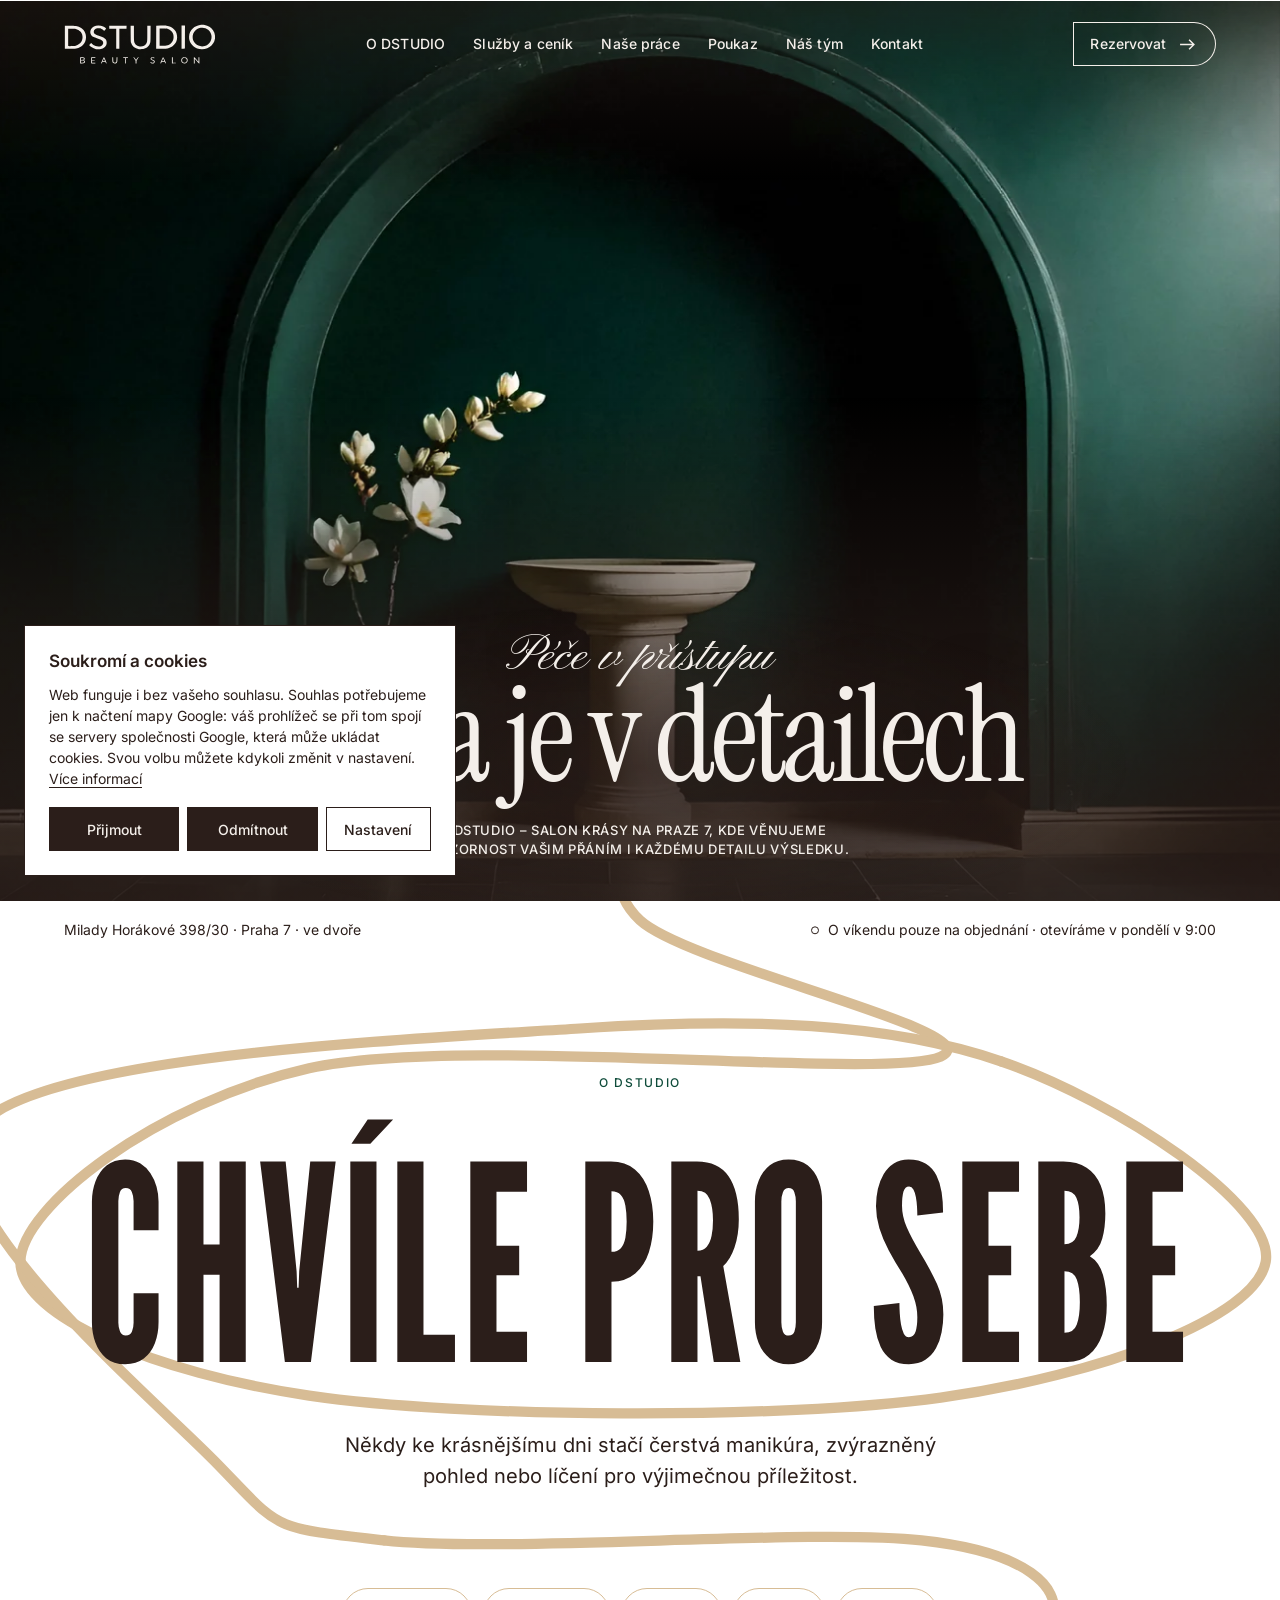
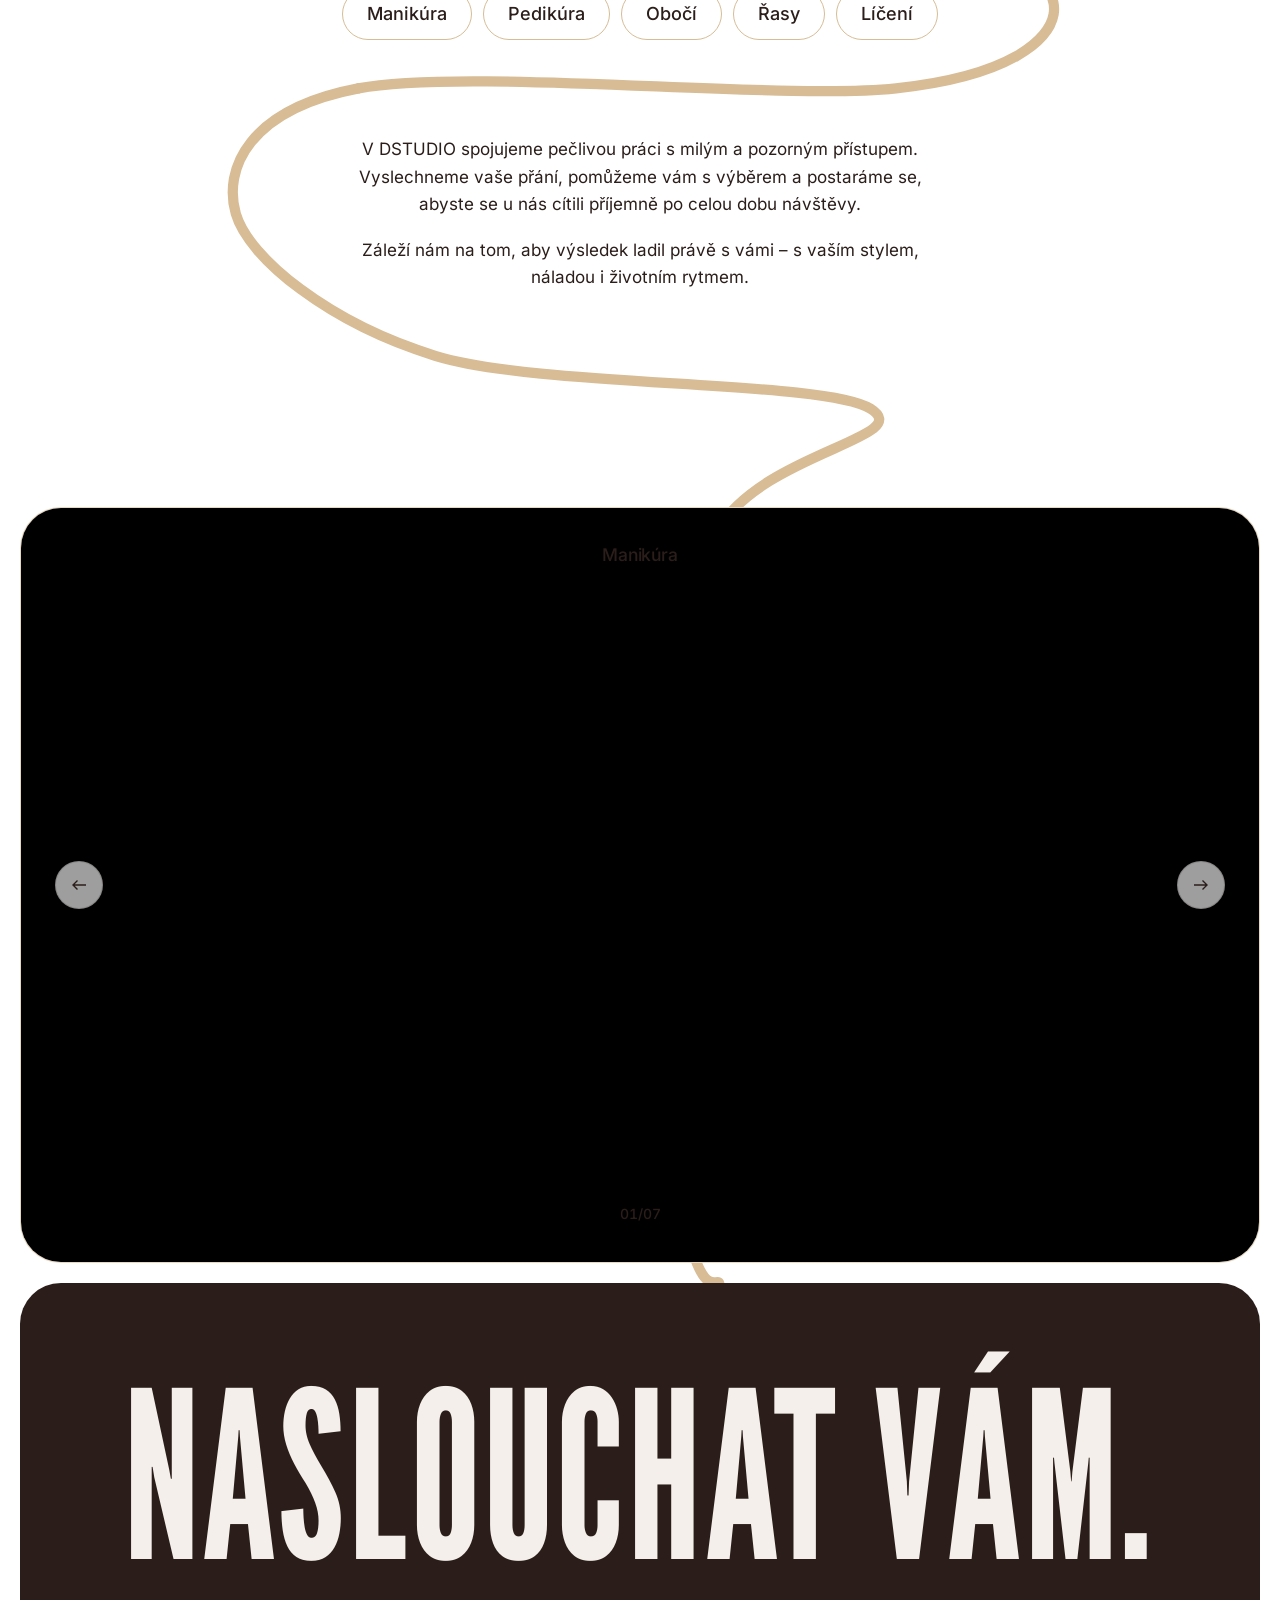
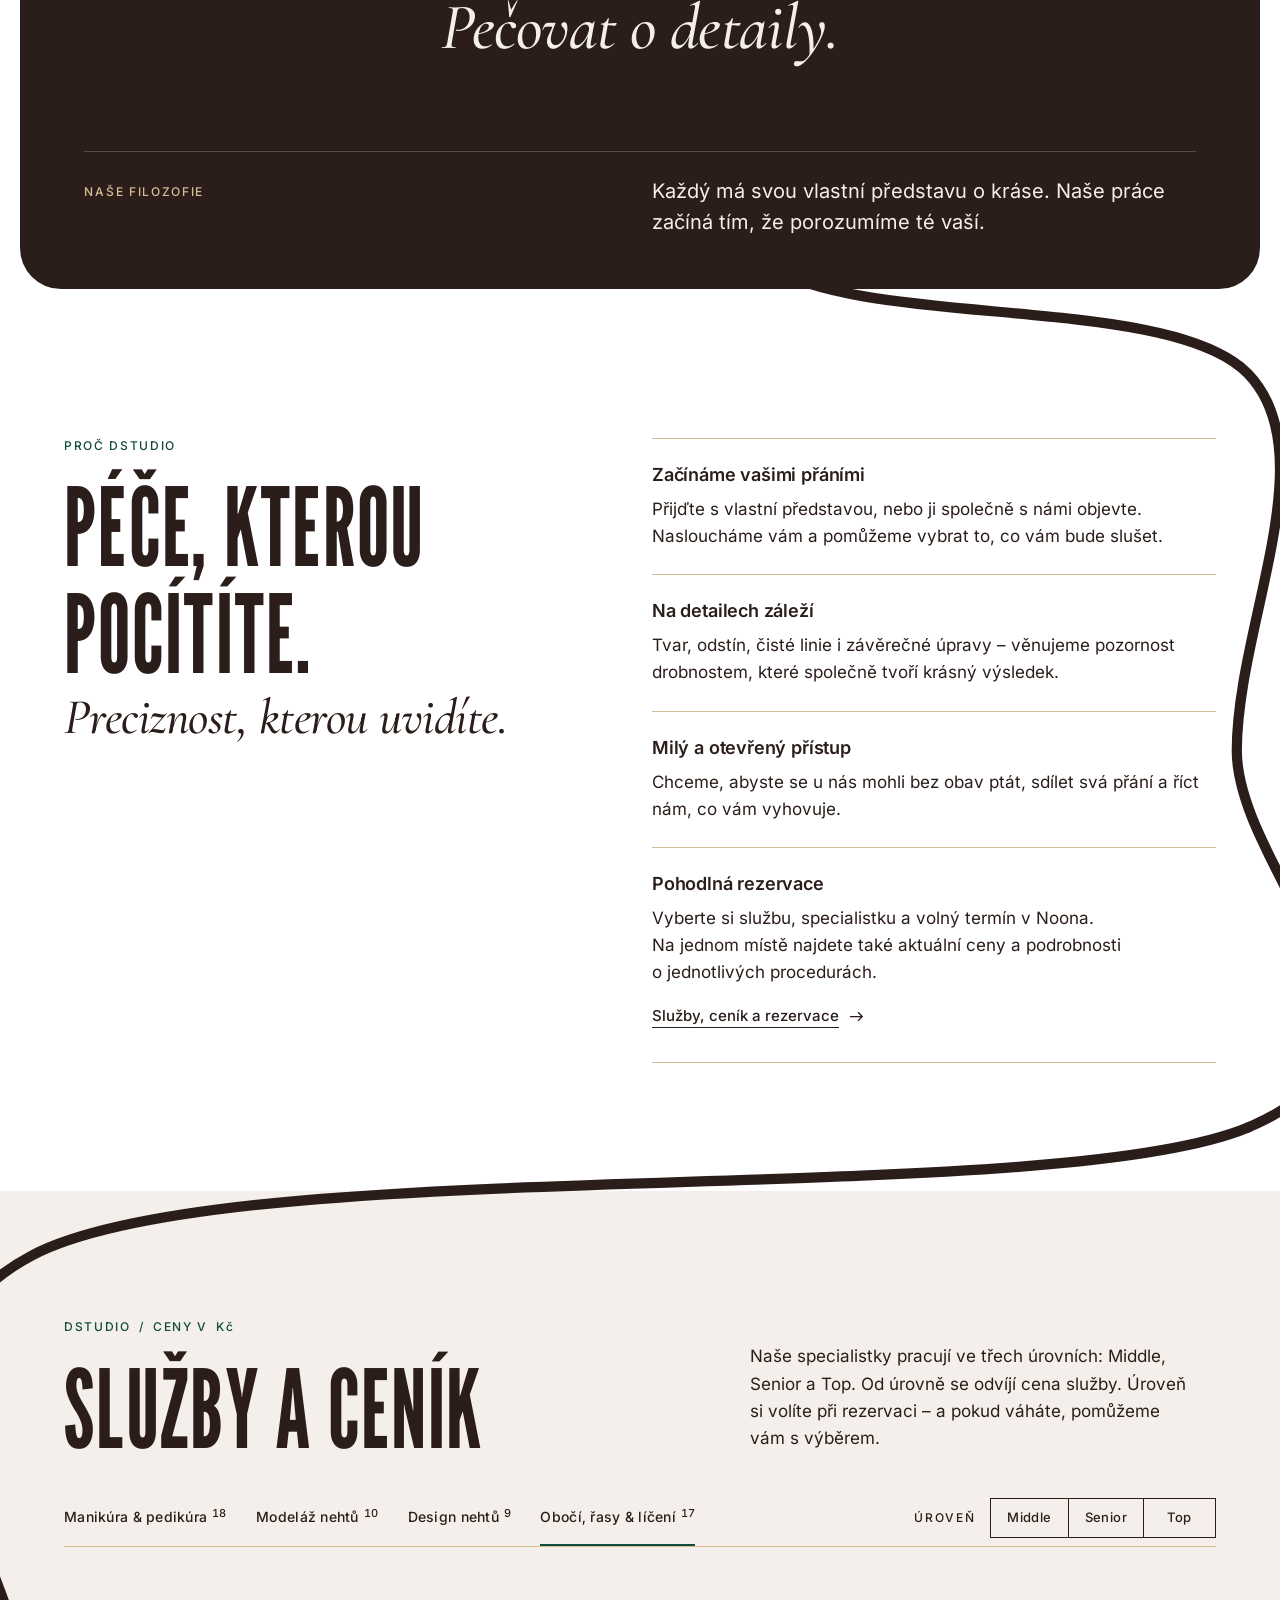
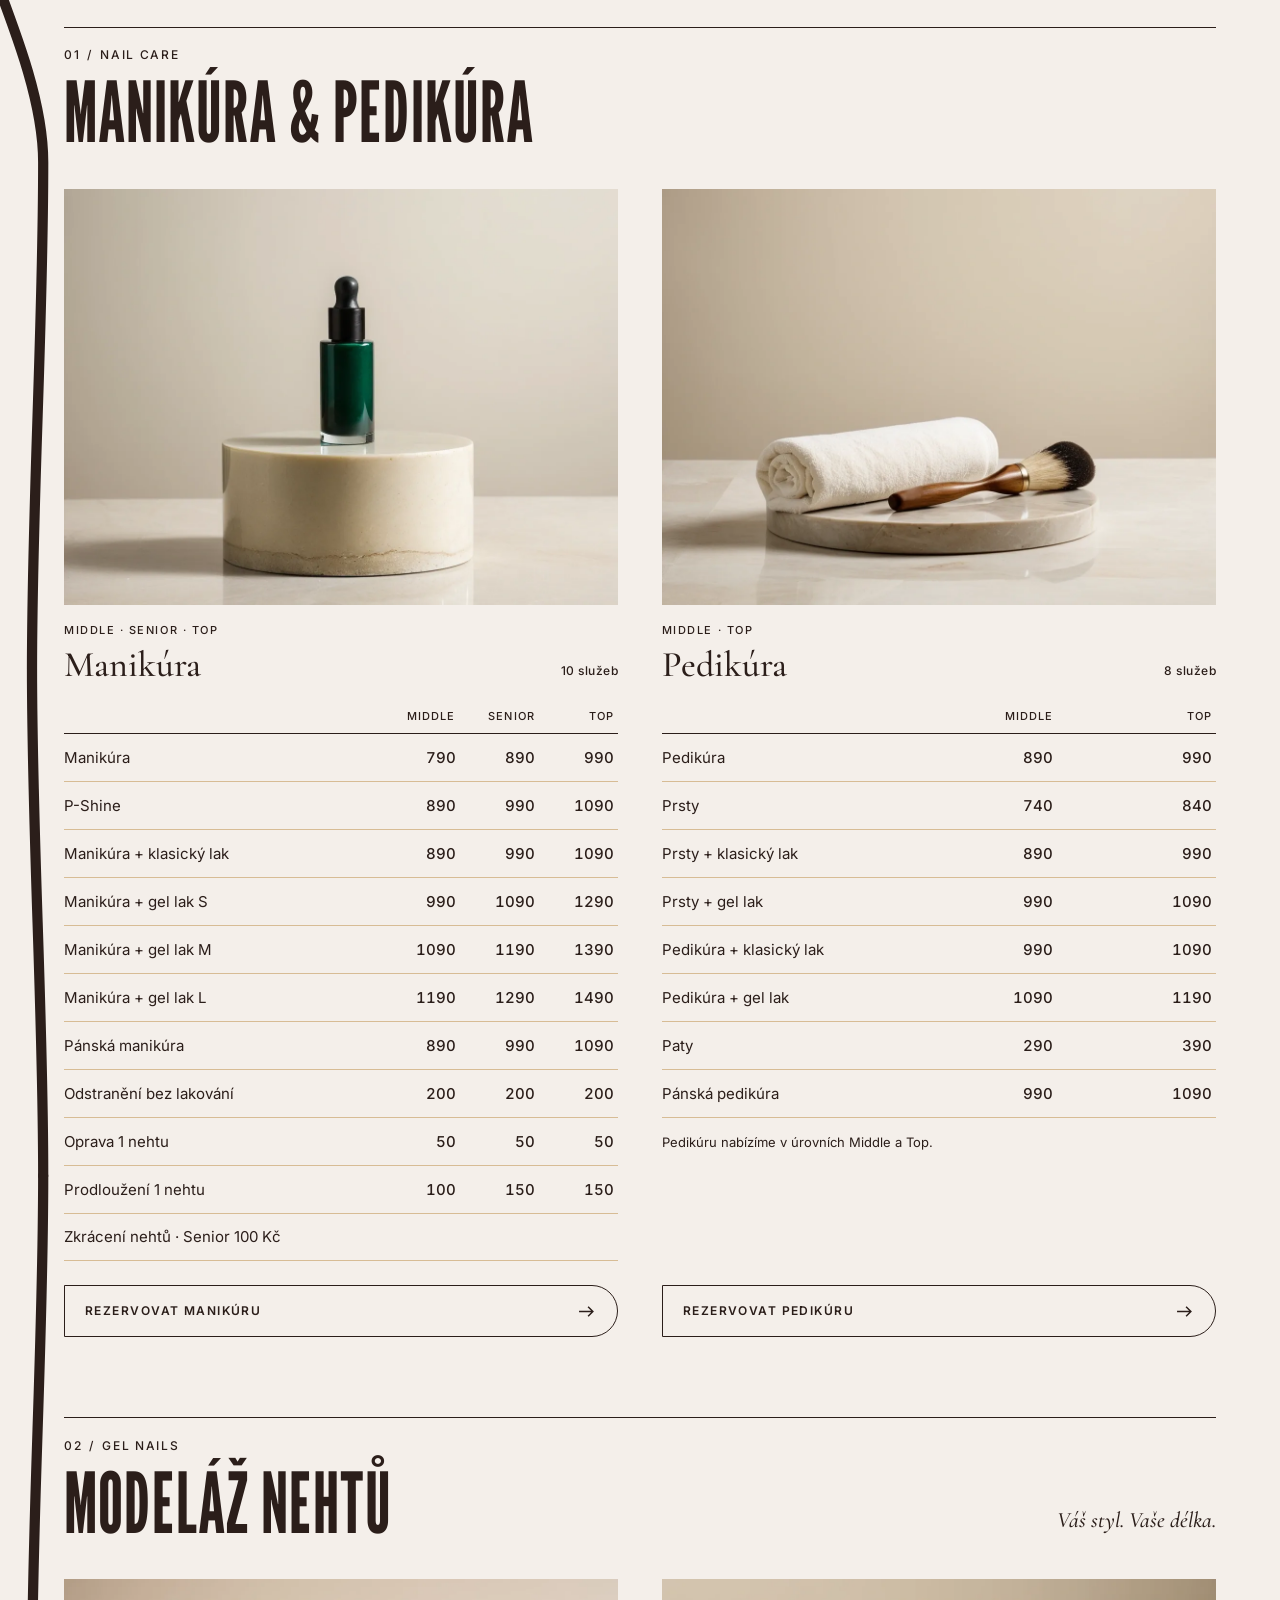
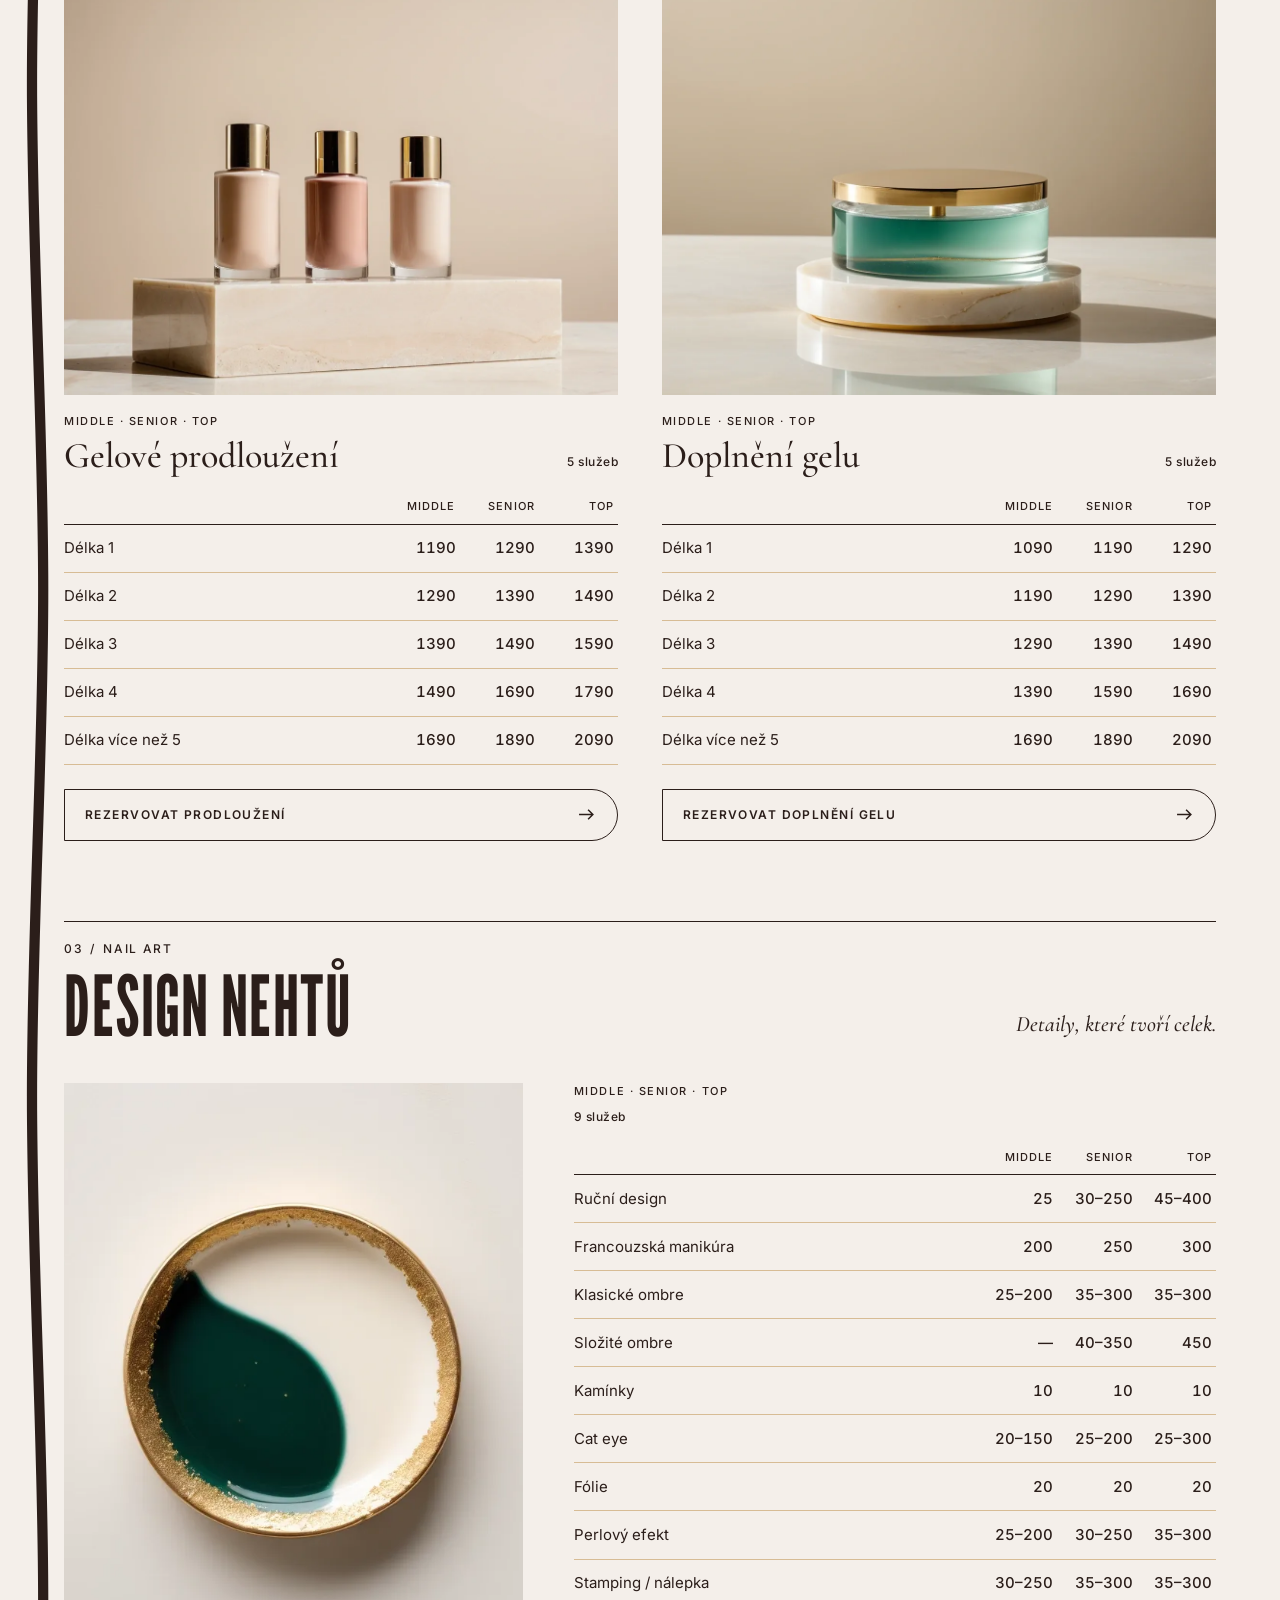
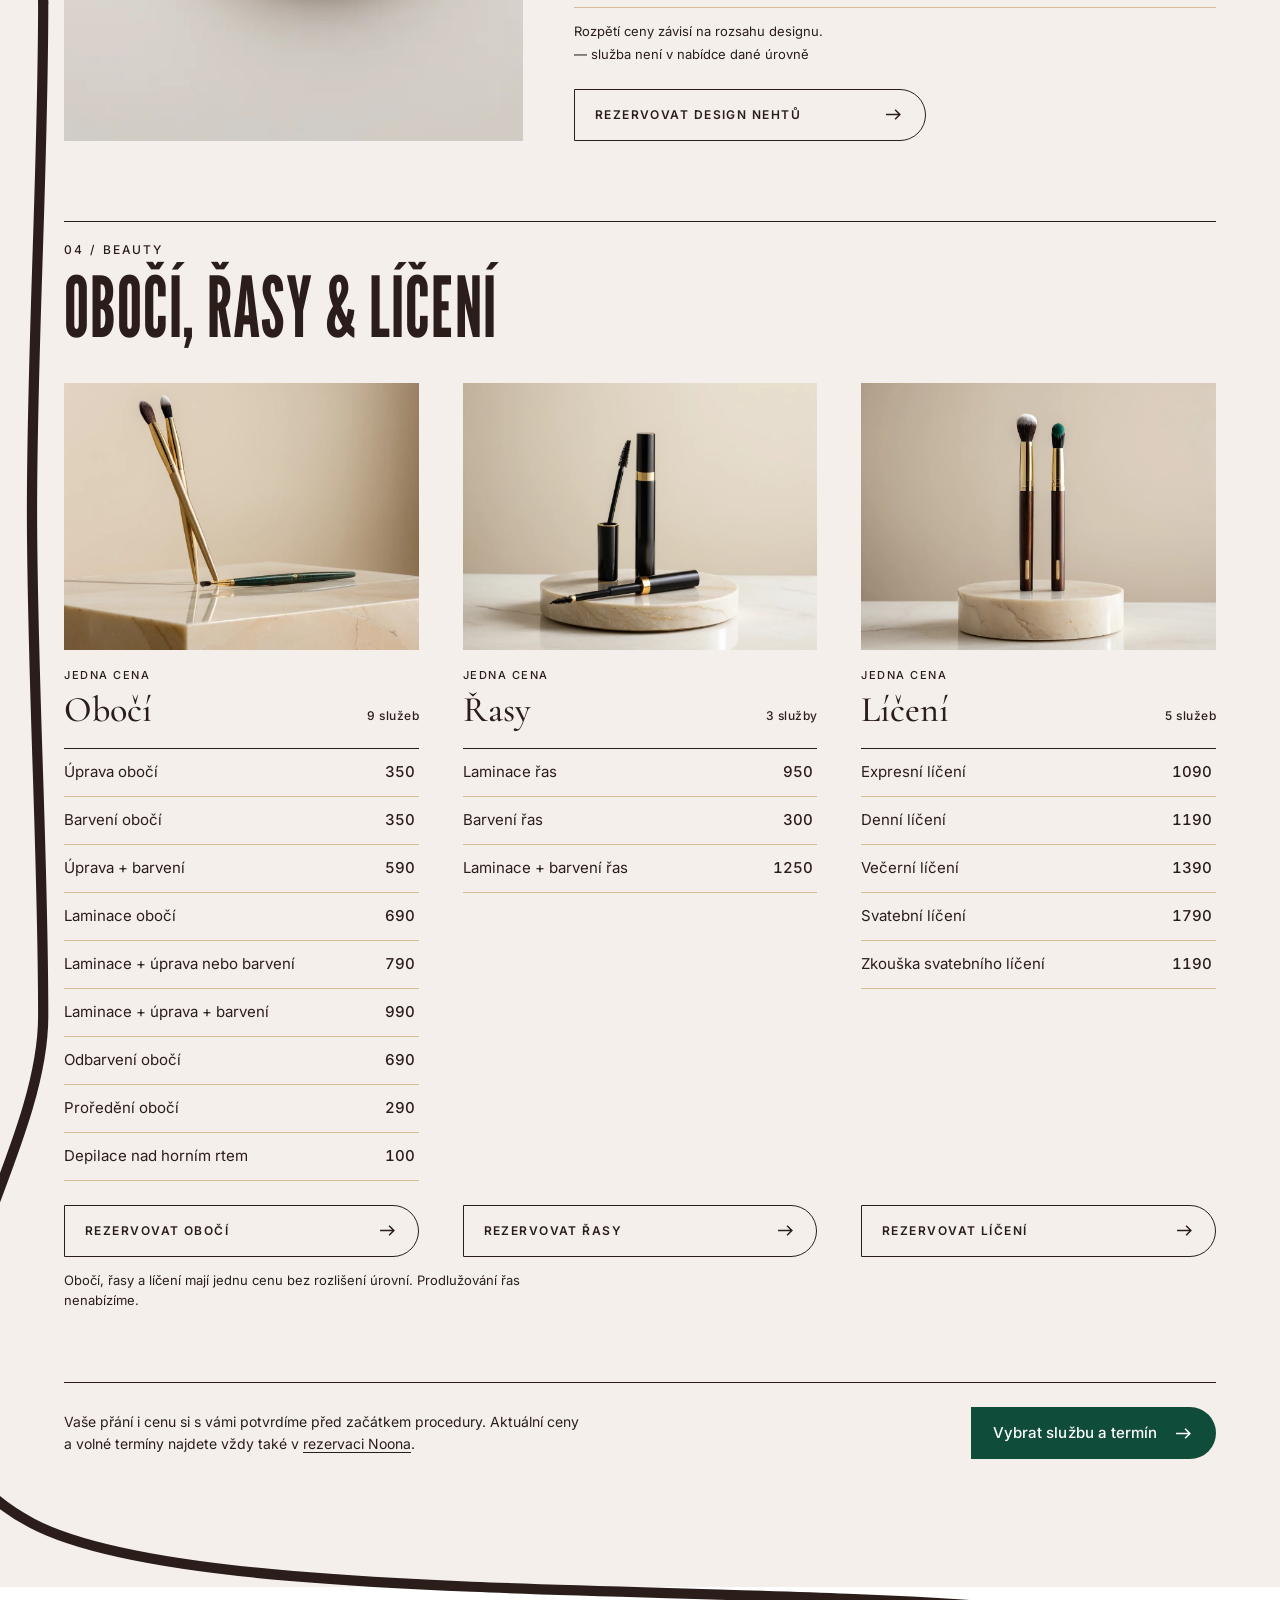
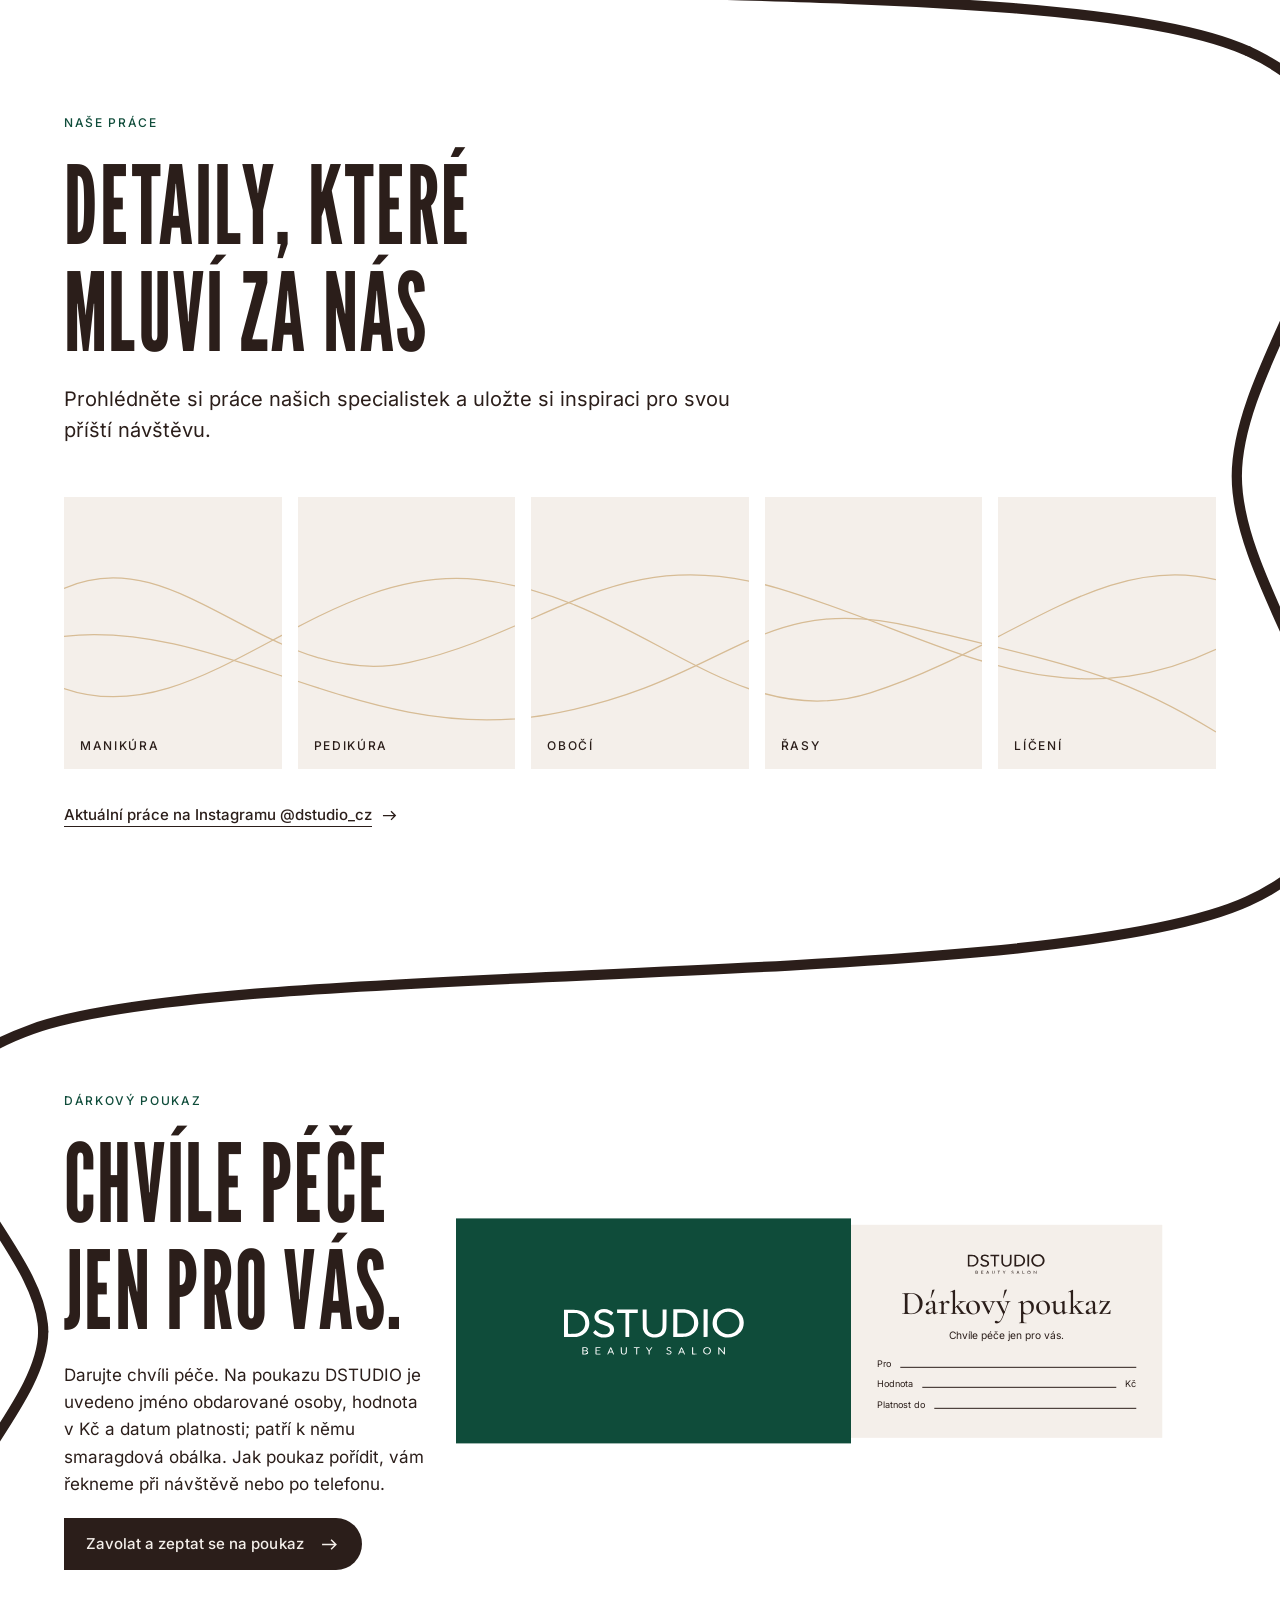
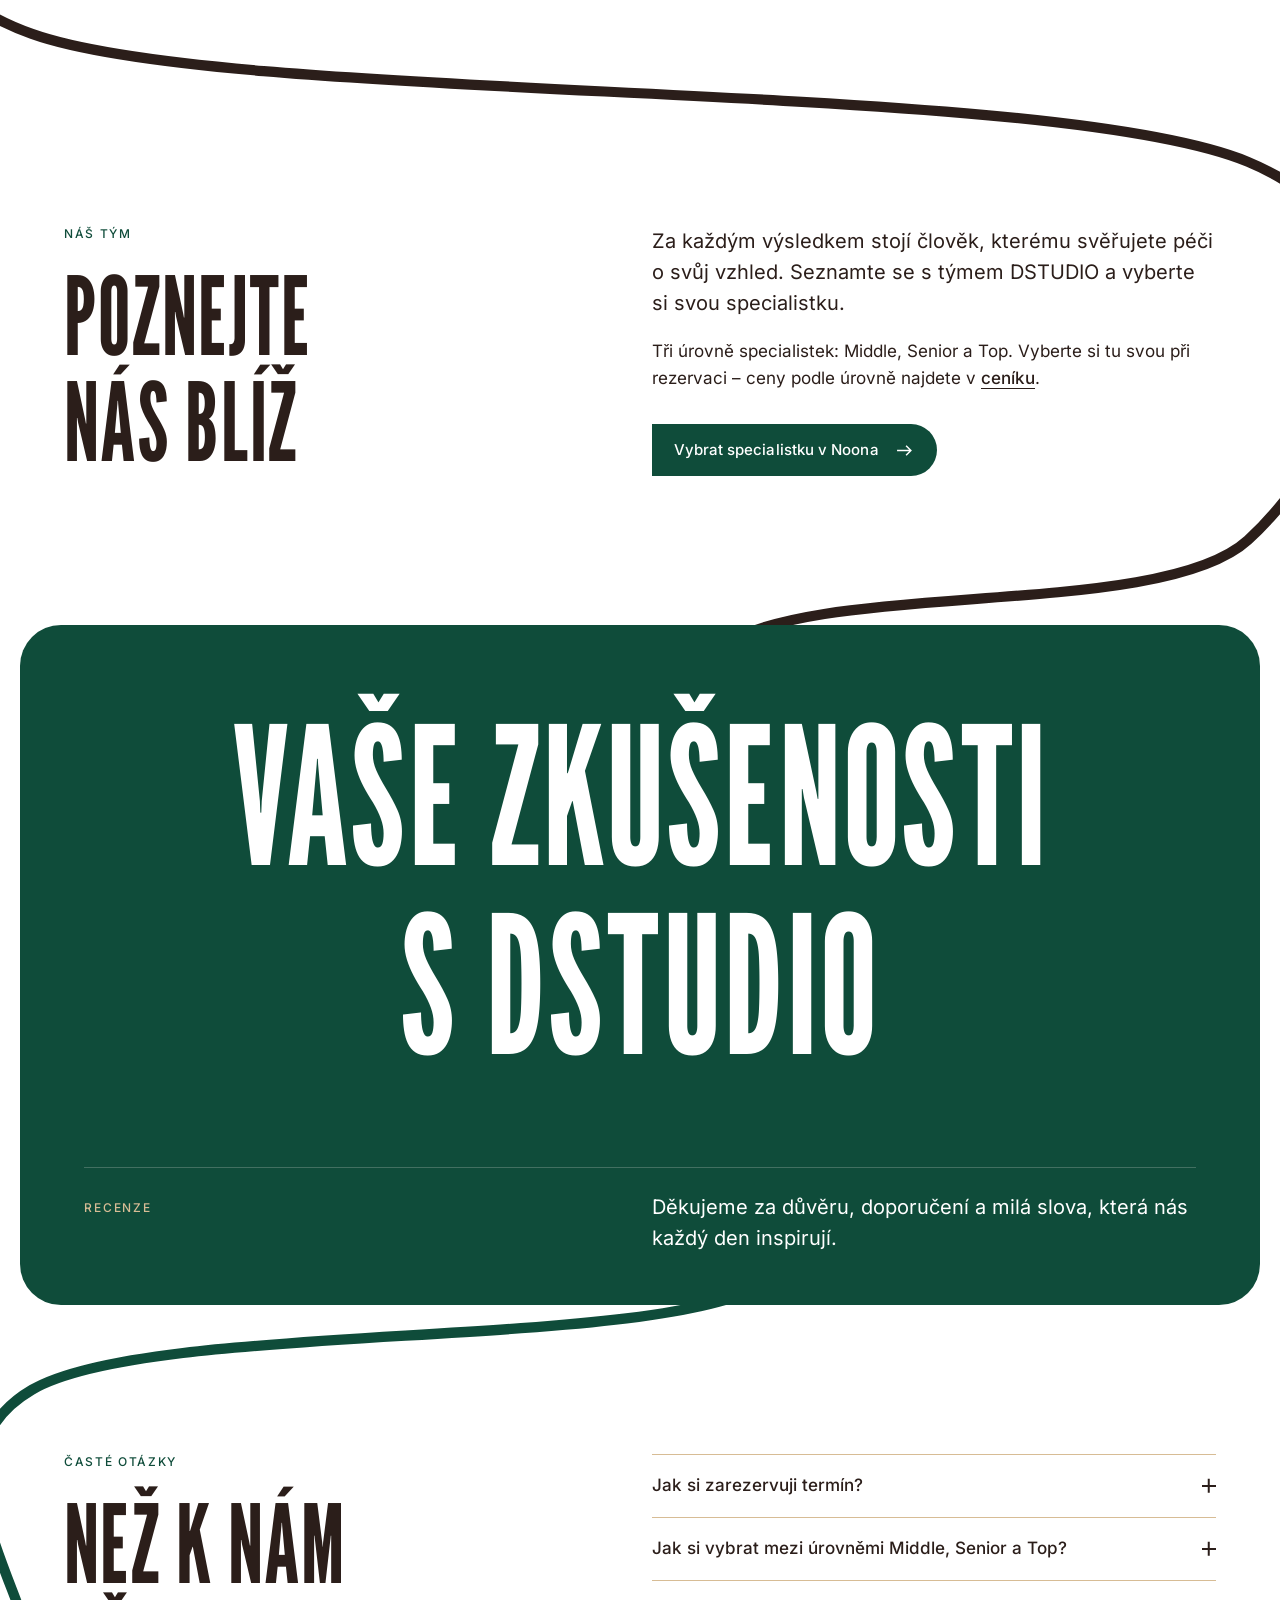
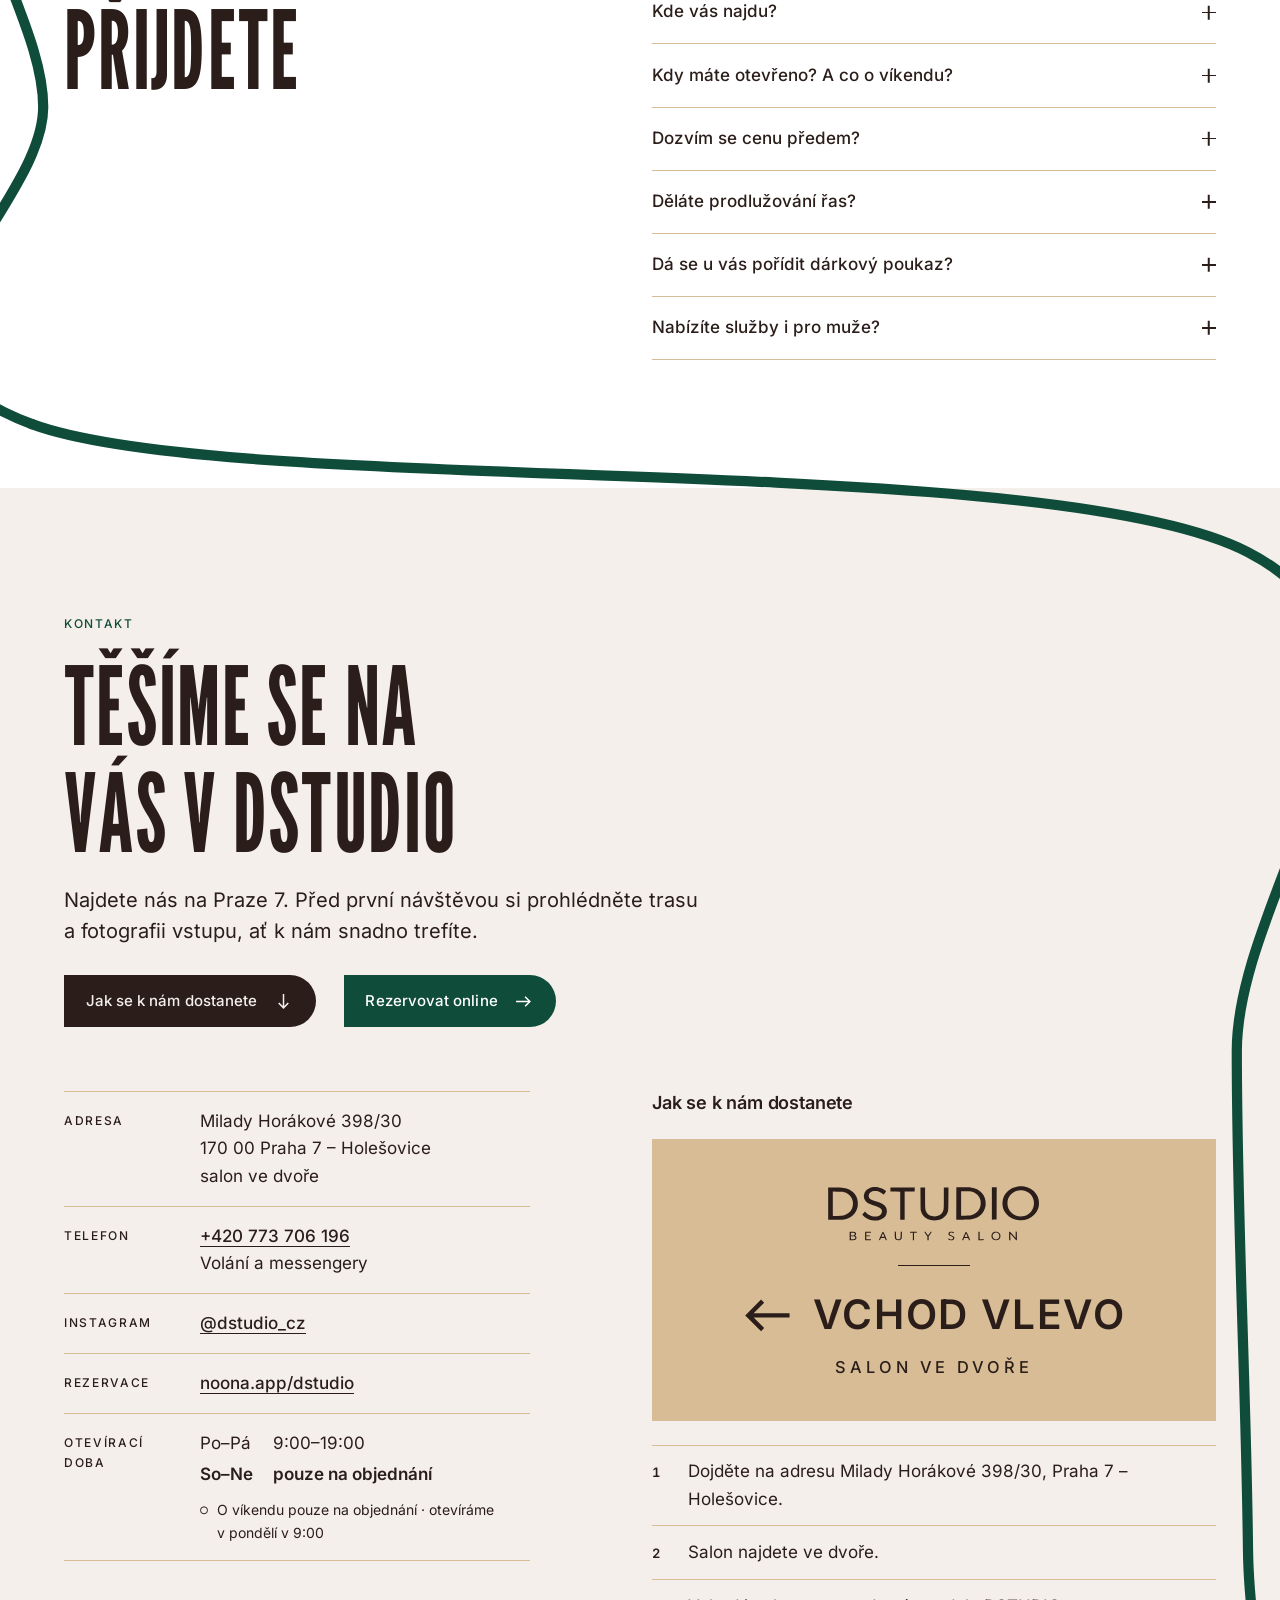
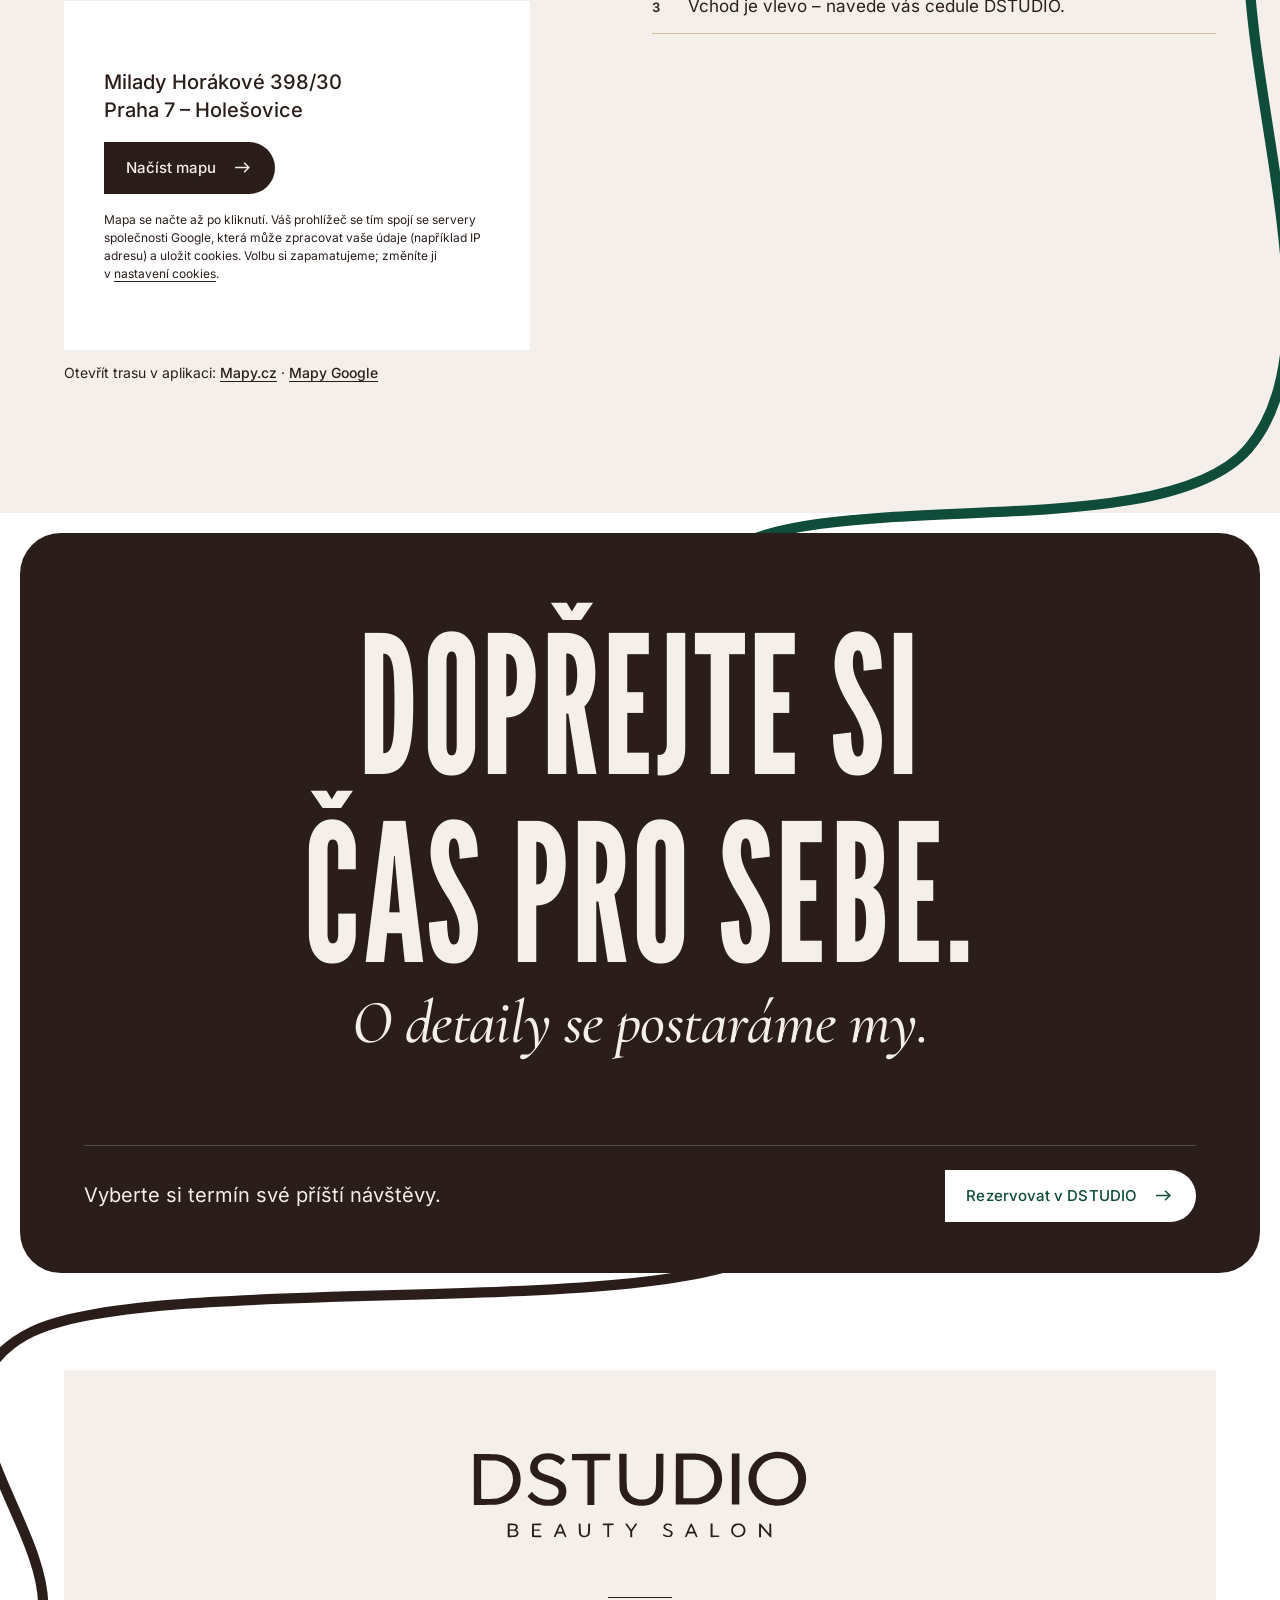
==== commit 3973a261: "Price list laid out as a boutique Categories become departments with large headings; each group of s" ====
--- a/index.html
+++ b/index.html
@@ -236,161 +236,257 @@
   </section>
 
   <!-- ============ SLUŽBY A CENÍK ============ -->
+  <!-- Ceník jako butik: kategorie jsou oddělení, každá skupina služeb je „produkt“ s fotografií,
+       úroveň se vybírá jako velikost. Všechny ceny zůstávají na stránce; výběr úrovně jen
+       zvýrazní její sloupec. Řádky ceníku generuje sestavení z dat (viz README). -->
   <section class="section prices plane-cream" id="cenik" data-prices data-level="">
-    <div class="wrap prices-grid">
+    <div class="wrap">
       <header class="prices-head">
-        <p class="eyebrow">DSTUDIO <span aria-hidden="true">/</span> Ceny v&nbsp;<span class="keep-case">Kč</span></p>
-        <h2 class="h2">Služby a&nbsp;ceník</h2>
-        <p>Naše specialistky pracují ve třech úrovních: Middle, Senior a&nbsp;Top. Od úrovně se odvíjí cena služby. Úroveň si volíte při rezervaci&nbsp;– a&nbsp;pokud váháte, pomůžeme vám s&nbsp;výběrem.</p>
+        <div class="prices-title">
+          <p class="eyebrow">DSTUDIO <span aria-hidden="true">/</span> Ceny v&nbsp;<span class="keep-case">Kč</span></p>
+          <h2 class="h2">Služby a&nbsp;ceník</h2>
+        </div>
+        <p class="prices-intro">Naše specialistky pracují ve třech úrovních: Middle, Senior a&nbsp;Top. Od úrovně se odvíjí cena služby. Úroveň si volíte při rezervaci&nbsp;– a&nbsp;pokud váháte, pomůžeme vám s&nbsp;výběrem.</p>
       </header>
 
       <div class="prices-bar">
         <nav class="chapter-index" aria-label="Oddíly ceníku">
           <ol>
-            <li><a href="#cenik-nail-care" data-chapter-link="nail-care"><span class="chapter-no">01</span><span class="chapter-name">Manikúra &amp; pedikúra</span></a></li>
-            <li><a href="#cenik-gel-nails" data-chapter-link="gel-nails"><span class="chapter-no">02</span><span class="chapter-name">Modeláž nehtů</span></a></li>
-            <li><a href="#cenik-nail-art" data-chapter-link="nail-art"><span class="chapter-no">03</span><span class="chapter-name">Design nehtů</span></a></li>
-            <li><a href="#cenik-beauty" data-chapter-link="beauty"><span class="chapter-no">04</span><span class="chapter-name">Obočí, řasy &amp; líčení</span></a></li>
+            <li><a href="#cenik-nail-care" data-chapter-link="nail-care"><span class="chapter-no">01</span><span class="chapter-name">Manikúra &amp; pedikúra</span><span class="chapter-n"><span class="visually-hidden">, </span>18<span class="visually-hidden"> služeb</span></span></a></li>
+            <li><a href="#cenik-gel-nails" data-chapter-link="gel-nails"><span class="chapter-no">02</span><span class="chapter-name">Modeláž nehtů</span><span class="chapter-n"><span class="visually-hidden">, </span>10<span class="visually-hidden"> služeb</span></span></a></li>
+            <li><a href="#cenik-nail-art" data-chapter-link="nail-art"><span class="chapter-no">03</span><span class="chapter-name">Design nehtů</span><span class="chapter-n"><span class="visually-hidden">, </span>9<span class="visually-hidden"> služeb</span></span></a></li>
+            <li><a href="#cenik-beauty" data-chapter-link="beauty"><span class="chapter-no">04</span><span class="chapter-name">Obočí, řasy &amp; líčení</span><span class="chapter-n"><span class="visually-hidden">, </span>17<span class="visually-hidden"> služeb</span></span></a></li>
           </ol>
         </nav>
         <div class="levels" role="group" aria-labelledby="levels-label">
-          <span class="levels-label" id="levels-label">Zvýraznit úroveň</span>
+          <span class="levels-label" id="levels-label">Úroveň</span>
           <div class="levels-switch">
             <button type="button" aria-pressed="false" data-level-btn="middle">Middle</button>
             <button type="button" aria-pressed="false" data-level-btn="senior">Senior</button>
             <button type="button" aria-pressed="false" data-level-btn="top">Top</button>
           </div>
         </div>
-        <a class="btn prices-cta" href="https://noona.app/dstudio" target="_blank" rel="noopener">Vybrat službu a&nbsp;termín <span class="btn-arrow" aria-hidden="true"><svg><use href="#i-arrow"/></svg></span><span class="visually-hidden"> (otevře se na nové kartě)</span></a>
       </div>
 
       <div class="prices-main">
         <p class="visually-hidden" aria-live="polite" data-level-live></p>
-      <article class="chapter" id="cenik-nail-care" aria-labelledby="h-nail-care" data-chapter="nail-care">
-        <header class="chapter-head"><p class="chapter-tag">01 <span aria-hidden="true">/</span> Nail care</p><h3 class="chapter-title" id="h-nail-care">Manikúra &amp; pedikúra</h3></header>
-        <table class="price-table" data-levels="middle senior top">
-          <caption>Manikúra</caption>
-          <thead><tr><th scope="col"><span class="visually-hidden">Služba</span></th><th scope="col" data-l="middle">Middle</th><th scope="col" data-l="senior">Senior</th><th scope="col" data-l="top">Top</th></tr></thead>
-          <tbody>
-            <tr><th scope="row">Manikúra</th><td data-l="middle">790</td><td data-l="senior">890</td><td data-l="top">990</td></tr>
-            <tr><th scope="row">P-Shine</th><td data-l="middle">890</td><td data-l="senior">990</td><td data-l="top">1090</td></tr>
-            <tr><th scope="row">Manikúra + klasický lak</th><td data-l="middle">890</td><td data-l="senior">990</td><td data-l="top">1090</td></tr>
-            <tr><th scope="row">Manikúra + gel lak S</th><td data-l="middle">990</td><td data-l="senior">1090</td><td data-l="top">1290</td></tr>
-            <tr><th scope="row">Manikúra + gel lak M</th><td data-l="middle">1090</td><td data-l="senior">1190</td><td data-l="top">1390</td></tr>
-            <tr><th scope="row">Manikúra + gel lak L</th><td data-l="middle">1190</td><td data-l="senior">1290</td><td data-l="top">1490</td></tr>
-            <tr><th scope="row">Pánská manikúra</th><td data-l="middle">890</td><td data-l="senior">990</td><td data-l="top">1090</td></tr>
-            <tr><th scope="row">Odstranění bez lakování</th><td data-l="middle">200</td><td data-l="senior">200</td><td data-l="top">200</td></tr>
-            <tr><th scope="row">Oprava 1 nehtu</th><td data-l="middle">50</td><td data-l="senior">50</td><td data-l="top">50</td></tr>
-            <tr><th scope="row">Prodloužení 1 nehtu</th><td data-l="middle">100</td><td data-l="senior">150</td><td data-l="top">150</td></tr>
-          </tbody>
-        </table>
-        <p class="price-note price-note--row" data-l="senior">Zkrácení nehtů · Senior 100&nbsp;Kč</p>
-        <table class="price-table price-table--two" data-levels="middle top">
-          <caption>Pedikúra</caption>
-          <thead><tr><th scope="col"><span class="visually-hidden">Služba</span></th><th scope="col" data-l="middle">Middle</th><th scope="col" data-l="top">Top</th></tr></thead>
-          <tbody>
-            <tr><th scope="row">Pedikúra</th><td data-l="middle">890</td><td data-l="top">990</td></tr>
-            <tr><th scope="row">Prsty</th><td data-l="middle">740</td><td data-l="top">840</td></tr>
-            <tr><th scope="row">Prsty + klasický lak</th><td data-l="middle">890</td><td data-l="top">990</td></tr>
-            <tr><th scope="row">Prsty + gel lak</th><td data-l="middle">990</td><td data-l="top">1090</td></tr>
-            <tr><th scope="row">Pedikúra + klasický lak</th><td data-l="middle">990</td><td data-l="top">1090</td></tr>
-            <tr><th scope="row">Pedikúra + gel lak</th><td data-l="middle">1090</td><td data-l="top">1190</td></tr>
-            <tr><th scope="row">Paty</th><td data-l="middle">290</td><td data-l="top">390</td></tr>
-            <tr><th scope="row">Pánská pedikúra</th><td data-l="middle">990</td><td data-l="top">1090</td></tr>
-          </tbody>
-        </table>
-        <p class="price-note price-note--levels">Pedikúru nabízíme v&nbsp;úrovních Middle a&nbsp;Top.</p>
-        <p class="chapter-foot" aria-hidden="true"><span>DSTUDIO / Ceny v&nbsp;<span class="keep-case">Kč</span></span><span>01</span></p>
-      </article>
-      <article class="chapter" id="cenik-gel-nails" aria-labelledby="h-gel-nails" data-chapter="gel-nails">
-        <header class="chapter-head"><p class="chapter-tag">02 <span aria-hidden="true">/</span> Gel nails</p><h3 class="chapter-title" id="h-gel-nails">Modeláž nehtů</h3></header>
-        <table class="price-table" data-levels="middle senior top">
-          <caption>Gelové prodloužení</caption>
-          <thead><tr><th scope="col"><span class="visually-hidden">Služba</span></th><th scope="col" data-l="middle">Middle</th><th scope="col" data-l="senior">Senior</th><th scope="col" data-l="top">Top</th></tr></thead>
-          <tbody>
-            <tr><th scope="row">Délka 1</th><td data-l="middle">1190</td><td data-l="senior">1290</td><td data-l="top">1390</td></tr>
-            <tr><th scope="row">Délka 2</th><td data-l="middle">1290</td><td data-l="senior">1390</td><td data-l="top">1490</td></tr>
-            <tr><th scope="row">Délka 3</th><td data-l="middle">1390</td><td data-l="senior">1490</td><td data-l="top">1590</td></tr>
-            <tr><th scope="row">Délka 4</th><td data-l="middle">1490</td><td data-l="senior">1690</td><td data-l="top">1790</td></tr>
-            <tr><th scope="row">Délka více než 5</th><td data-l="middle">1690</td><td data-l="senior">1890</td><td data-l="top">2090</td></tr>
-          </tbody>
-        </table>
-        <table class="price-table" data-levels="middle senior top">
-          <caption>Doplnění gelu</caption>
-          <thead><tr><th scope="col"><span class="visually-hidden">Služba</span></th><th scope="col" data-l="middle">Middle</th><th scope="col" data-l="senior">Senior</th><th scope="col" data-l="top">Top</th></tr></thead>
-          <tbody>
-            <tr><th scope="row">Délka 1</th><td data-l="middle">1090</td><td data-l="senior">1190</td><td data-l="top">1290</td></tr>
-            <tr><th scope="row">Délka 2</th><td data-l="middle">1190</td><td data-l="senior">1290</td><td data-l="top">1390</td></tr>
-            <tr><th scope="row">Délka 3</th><td data-l="middle">1290</td><td data-l="senior">1390</td><td data-l="top">1490</td></tr>
-            <tr><th scope="row">Délka 4</th><td data-l="middle">1390</td><td data-l="senior">1590</td><td data-l="top">1690</td></tr>
-            <tr><th scope="row">Délka více než 5</th><td data-l="middle">1690</td><td data-l="senior">1890</td><td data-l="top">2090</td></tr>
-          </tbody>
-        </table>
-        <p class="chapter-quote">Váš styl. Vaše délka.</p>
-        <p class="chapter-foot" aria-hidden="true"><span>DSTUDIO / Ceny v&nbsp;<span class="keep-case">Kč</span></span><span>02</span></p>
-      </article>
-      <article class="chapter" id="cenik-nail-art" aria-labelledby="h-nail-art" data-chapter="nail-art">
-        <header class="chapter-head"><p class="chapter-tag">03 <span aria-hidden="true">/</span> Nail art</p><h3 class="chapter-title" id="h-nail-art">Design nehtů</h3></header>
-        <table class="price-table" data-levels="middle senior top">
-          <caption>Detaily, které tvoří celek</caption>
-          <thead><tr><th scope="col"><span class="visually-hidden">Služba</span></th><th scope="col" data-l="middle">Middle</th><th scope="col" data-l="senior">Senior</th><th scope="col" data-l="top">Top</th></tr></thead>
-          <tbody>
-            <tr><th scope="row">Ruční design</th><td data-l="middle">25</td><td data-l="senior">30–250</td><td data-l="top">45–400</td></tr>
-            <tr><th scope="row">Francouzská manikúra</th><td data-l="middle">200</td><td data-l="senior">250</td><td data-l="top">300</td></tr>
-            <tr><th scope="row">Klasické ombre</th><td data-l="middle">25–200</td><td data-l="senior">35–300</td><td data-l="top">35–300</td></tr>
-            <tr><th scope="row">Složité ombre</th><td data-l="middle" class="na"><span aria-hidden="true">—</span><span class="visually-hidden">není v&nbsp;nabídce dané úrovně</span></td><td data-l="senior">40–350</td><td data-l="top">450</td></tr>
-            <tr><th scope="row">Kamínky</th><td data-l="middle">10</td><td data-l="senior">10</td><td data-l="top">10</td></tr>
-            <tr><th scope="row">Cat eye</th><td data-l="middle">20–150</td><td data-l="senior">25–200</td><td data-l="top">25–300</td></tr>
-            <tr><th scope="row">Fólie</th><td data-l="middle">20</td><td data-l="senior">20</td><td data-l="top">20</td></tr>
-            <tr><th scope="row">Perlový efekt</th><td data-l="middle">25–200</td><td data-l="senior">30–250</td><td data-l="top">35–300</td></tr>
-            <tr><th scope="row">Stamping / nálepka</th><td data-l="middle">30–250</td><td data-l="senior">35–300</td><td data-l="top">35–300</td></tr>
-          </tbody>
-        </table>
-        <p class="price-note">Rozpětí ceny závisí na rozsahu designu.</p>
-        <p class="price-note price-note--legend">— služba není v&nbsp;nabídce dané úrovně</p>
-        <p class="chapter-foot" aria-hidden="true"><span>DSTUDIO / Ceny v&nbsp;<span class="keep-case">Kč</span></span><span>03</span></p>
-      </article>
-      <article class="chapter" id="cenik-beauty" aria-labelledby="h-beauty" data-chapter="beauty">
-        <header class="chapter-head"><p class="chapter-tag">04 <span aria-hidden="true">/</span> Beauty</p><h3 class="chapter-title" id="h-beauty">Obočí, řasy &amp; líčení</h3></header>
-        <table class="price-table price-table--single" data-levels="">
-          <caption>Obočí</caption>
-          <thead class="visually-hidden"><tr><th scope="col">Služba</th><th scope="col">Cena v&nbsp;Kč</th></tr></thead>
-          <tbody>
-            <tr><th scope="row">Úprava obočí</th><td>350</td></tr>
-            <tr><th scope="row">Barvení obočí</th><td>350</td></tr>
-            <tr><th scope="row">Úprava + barvení</th><td>590</td></tr>
-            <tr><th scope="row">Laminace obočí</th><td>690</td></tr>
-            <tr><th scope="row">Laminace + úprava nebo barvení</th><td>790</td></tr>
-            <tr><th scope="row">Laminace + úprava + barvení</th><td>990</td></tr>
-            <tr><th scope="row">Odbarvení obočí</th><td>690</td></tr>
-            <tr><th scope="row">Proředění obočí</th><td>290</td></tr>
-            <tr><th scope="row">Depilace nad horním rtem</th><td>100</td></tr>
-          </tbody>
-        </table>
-        <table class="price-table price-table--single" data-levels="">
-          <caption>Řasy</caption>
-          <thead class="visually-hidden"><tr><th scope="col">Služba</th><th scope="col">Cena v&nbsp;Kč</th></tr></thead>
-          <tbody>
-            <tr><th scope="row">Laminace řas</th><td>950</td></tr>
-            <tr><th scope="row">Barvení řas</th><td>300</td></tr>
-            <tr><th scope="row">Laminace + barvení řas</th><td>1250</td></tr>
-          </tbody>
-        </table>
-        <table class="price-table price-table--single" data-levels="">
-          <caption>Líčení</caption>
-          <thead class="visually-hidden"><tr><th scope="col">Služba</th><th scope="col">Cena v&nbsp;Kč</th></tr></thead>
-          <tbody>
-            <tr><th scope="row">Expresní líčení</th><td>1090</td></tr>
-            <tr><th scope="row">Denní líčení</th><td>1190</td></tr>
-            <tr><th scope="row">Večerní líčení</th><td>1390</td></tr>
-            <tr><th scope="row">Svatební líčení</th><td>1790</td></tr>
-            <tr><th scope="row">Zkouška svatebního líčení</th><td>1190</td></tr>
-          </tbody>
-        </table>
-        <p class="price-note">Obočí, řasy a&nbsp;líčení mají jednu cenu bez rozlišení úrovní. Prodlužování řas nenabízíme.</p>
-        <p class="chapter-foot" aria-hidden="true"><span>DSTUDIO / Ceny v&nbsp;<span class="keep-case">Kč</span></span><span>04</span></p>
-      </article>
-        <p class="prices-foot">Vaše přání i&nbsp;cenu si s&nbsp;vámi potvrdíme před začátkem procedury. Aktuální ceny a&nbsp;volné termíny najdete vždy také v&nbsp;<a href="https://noona.app/dstudio" target="_blank" rel="noopener">rezervaci Noona<span class="visually-hidden"> (otevře se na nové kartě)</span></a>.</p>
+      <div class="chapter" id="cenik-nail-care" role="group" aria-labelledby="h-nail-care" data-chapter="nail-care">
+        <header class="chapter-head">
+          <p class="chapter-tag">01 <span aria-hidden="true">/</span> Nail care</p>
+          <h3 class="chapter-title" id="h-nail-care">Manikúra &amp; pedikúra</h3>
+        </header>
+        <div class="products products--2">
+          <article class="product" id="cenik-manikura" aria-labelledby="p-manikura">
+            <div class="product-media"><img src="assets/img/shop/manikura.webp" alt="" width="1152" height="864" loading="lazy" decoding="async"></div>
+            <header class="product-head">
+              <p class="product-sizes"><span class="visually-hidden">Úrovně: </span>Middle · Senior · Top</p>
+              <h4 class="product-name" id="p-manikura">Manikúra</h4>
+              <p class="product-meta">10 služeb</p>
+            </header>
+            <table class="price-table" data-levels="middle senior top">
+              <caption class="visually-hidden">Manikúra, ceny v&nbsp;Kč</caption>
+              <thead><tr><th scope="col"><span class="visually-hidden">Služba</span></th><th scope="col" data-l="middle">Middle</th><th scope="col" data-l="senior">Senior</th><th scope="col" data-l="top">Top</th></tr></thead>
+              <tbody>
+                <tr><th scope="row">Manikúra</th><td data-l="middle">790</td><td data-l="senior">890</td><td data-l="top">990</td></tr>
+                <tr><th scope="row">P-Shine</th><td data-l="middle">890</td><td data-l="senior">990</td><td data-l="top">1090</td></tr>
+                <tr><th scope="row">Manikúra + klasický lak</th><td data-l="middle">890</td><td data-l="senior">990</td><td data-l="top">1090</td></tr>
+                <tr><th scope="row">Manikúra + gel lak S</th><td data-l="middle">990</td><td data-l="senior">1090</td><td data-l="top">1290</td></tr>
+                <tr><th scope="row">Manikúra + gel lak M</th><td data-l="middle">1090</td><td data-l="senior">1190</td><td data-l="top">1390</td></tr>
+                <tr><th scope="row">Manikúra + gel lak L</th><td data-l="middle">1190</td><td data-l="senior">1290</td><td data-l="top">1490</td></tr>
+                <tr><th scope="row">Pánská manikúra</th><td data-l="middle">890</td><td data-l="senior">990</td><td data-l="top">1090</td></tr>
+                <tr><th scope="row">Odstranění bez lakování</th><td data-l="middle">200</td><td data-l="senior">200</td><td data-l="top">200</td></tr>
+                <tr><th scope="row">Oprava 1 nehtu</th><td data-l="middle">50</td><td data-l="senior">50</td><td data-l="top">50</td></tr>
+                <tr><th scope="row">Prodloužení 1 nehtu</th><td data-l="middle">100</td><td data-l="senior">150</td><td data-l="top">150</td></tr>
+              </tbody>
+            </table>
+            <p class="price-note price-note--row" data-l="senior">Zkrácení nehtů · Senior 100&nbsp;Kč</p>
+            <a class="product-cta" href="https://noona.app/dstudio" target="_blank" rel="noopener"><span class="product-cta-label">Rezervovat manikúru</span> <span class="btn-arrow" aria-hidden="true"><svg><use href="#i-arrow"/></svg></span><span class="visually-hidden"> (otevře se na nové kartě)</span></a>
+          </article>
+          <article class="product" id="cenik-pedikura" aria-labelledby="p-pedikura">
+            <div class="product-media"><img src="assets/img/shop/pedikura.webp" alt="" width="1152" height="864" loading="lazy" decoding="async"></div>
+            <header class="product-head">
+              <p class="product-sizes"><span class="visually-hidden">Úrovně: </span>Middle · Top</p>
+              <h4 class="product-name" id="p-pedikura">Pedikúra</h4>
+              <p class="product-meta">8 služeb</p>
+            </header>
+            <table class="price-table price-table--two" data-levels="middle top">
+              <caption class="visually-hidden">Pedikúra, ceny v&nbsp;Kč</caption>
+              <thead><tr><th scope="col"><span class="visually-hidden">Služba</span></th><th scope="col" data-l="middle">Middle</th><th scope="col" data-l="top">Top</th></tr></thead>
+              <tbody>
+                <tr><th scope="row">Pedikúra</th><td data-l="middle">890</td><td data-l="top">990</td></tr>
+                <tr><th scope="row">Prsty</th><td data-l="middle">740</td><td data-l="top">840</td></tr>
+                <tr><th scope="row">Prsty + klasický lak</th><td data-l="middle">890</td><td data-l="top">990</td></tr>
+                <tr><th scope="row">Prsty + gel lak</th><td data-l="middle">990</td><td data-l="top">1090</td></tr>
+                <tr><th scope="row">Pedikúra + klasický lak</th><td data-l="middle">990</td><td data-l="top">1090</td></tr>
+                <tr><th scope="row">Pedikúra + gel lak</th><td data-l="middle">1090</td><td data-l="top">1190</td></tr>
+                <tr><th scope="row">Paty</th><td data-l="middle">290</td><td data-l="top">390</td></tr>
+                <tr><th scope="row">Pánská pedikúra</th><td data-l="middle">990</td><td data-l="top">1090</td></tr>
+              </tbody>
+            </table>
+            <p class="price-note price-note--levels">Pedikúru nabízíme v&nbsp;úrovních Middle a&nbsp;Top.</p>
+            <a class="product-cta" href="https://noona.app/dstudio" target="_blank" rel="noopener"><span class="product-cta-label">Rezervovat pedikúru</span> <span class="btn-arrow" aria-hidden="true"><svg><use href="#i-arrow"/></svg></span><span class="visually-hidden"> (otevře se na nové kartě)</span></a>
+          </article>
+        </div>
+      </div>
+      <div class="chapter" id="cenik-gel-nails" role="group" aria-labelledby="h-gel-nails" data-chapter="gel-nails">
+        <header class="chapter-head">
+          <p class="chapter-tag">02 <span aria-hidden="true">/</span> Gel nails</p>
+          <h3 class="chapter-title" id="h-gel-nails">Modeláž nehtů</h3>
+          <p class="chapter-aside"><em class="chapter-line">Váš styl. Vaše délka.</em></p>
+        </header>
+        <div class="products products--2">
+          <article class="product" id="cenik-prodlouzeni" aria-labelledby="p-prodlouzeni">
+            <div class="product-media"><img src="assets/img/shop/prodlouzeni.webp" alt="" width="1152" height="864" loading="lazy" decoding="async"></div>
+            <header class="product-head">
+              <p class="product-sizes"><span class="visually-hidden">Úrovně: </span>Middle · Senior · Top</p>
+              <h4 class="product-name" id="p-prodlouzeni">Gelové prodloužení</h4>
+              <p class="product-meta">5 služeb</p>
+            </header>
+            <table class="price-table" data-levels="middle senior top">
+              <caption class="visually-hidden">Gelové prodloužení, ceny v&nbsp;Kč</caption>
+              <thead><tr><th scope="col"><span class="visually-hidden">Služba</span></th><th scope="col" data-l="middle">Middle</th><th scope="col" data-l="senior">Senior</th><th scope="col" data-l="top">Top</th></tr></thead>
+              <tbody>
+                <tr><th scope="row">Délka 1</th><td data-l="middle">1190</td><td data-l="senior">1290</td><td data-l="top">1390</td></tr>
+                <tr><th scope="row">Délka 2</th><td data-l="middle">1290</td><td data-l="senior">1390</td><td data-l="top">1490</td></tr>
+                <tr><th scope="row">Délka 3</th><td data-l="middle">1390</td><td data-l="senior">1490</td><td data-l="top">1590</td></tr>
+                <tr><th scope="row">Délka 4</th><td data-l="middle">1490</td><td data-l="senior">1690</td><td data-l="top">1790</td></tr>
+                <tr><th scope="row">Délka více než 5</th><td data-l="middle">1690</td><td data-l="senior">1890</td><td data-l="top">2090</td></tr>
+              </tbody>
+            </table>
+            <a class="product-cta" href="https://noona.app/dstudio" target="_blank" rel="noopener"><span class="product-cta-label">Rezervovat prodloužení</span> <span class="btn-arrow" aria-hidden="true"><svg><use href="#i-arrow"/></svg></span><span class="visually-hidden"> (otevře se na nové kartě)</span></a>
+          </article>
+          <article class="product" id="cenik-doplneni" aria-labelledby="p-doplneni">
+            <div class="product-media"><img src="assets/img/shop/doplneni.webp" alt="" width="1152" height="864" loading="lazy" decoding="async"></div>
+            <header class="product-head">
+              <p class="product-sizes"><span class="visually-hidden">Úrovně: </span>Middle · Senior · Top</p>
+              <h4 class="product-name" id="p-doplneni">Doplnění gelu</h4>
+              <p class="product-meta">5 služeb</p>
+            </header>
+            <table class="price-table" data-levels="middle senior top">
+              <caption class="visually-hidden">Doplnění gelu, ceny v&nbsp;Kč</caption>
+              <thead><tr><th scope="col"><span class="visually-hidden">Služba</span></th><th scope="col" data-l="middle">Middle</th><th scope="col" data-l="senior">Senior</th><th scope="col" data-l="top">Top</th></tr></thead>
+              <tbody>
+                <tr><th scope="row">Délka 1</th><td data-l="middle">1090</td><td data-l="senior">1190</td><td data-l="top">1290</td></tr>
+                <tr><th scope="row">Délka 2</th><td data-l="middle">1190</td><td data-l="senior">1290</td><td data-l="top">1390</td></tr>
+                <tr><th scope="row">Délka 3</th><td data-l="middle">1290</td><td data-l="senior">1390</td><td data-l="top">1490</td></tr>
+                <tr><th scope="row">Délka 4</th><td data-l="middle">1390</td><td data-l="senior">1590</td><td data-l="top">1690</td></tr>
+                <tr><th scope="row">Délka více než 5</th><td data-l="middle">1690</td><td data-l="senior">1890</td><td data-l="top">2090</td></tr>
+              </tbody>
+            </table>
+            <a class="product-cta" href="https://noona.app/dstudio" target="_blank" rel="noopener"><span class="product-cta-label">Rezervovat doplnění gelu</span> <span class="btn-arrow" aria-hidden="true"><svg><use href="#i-arrow"/></svg></span><span class="visually-hidden"> (otevře se na nové kartě)</span></a>
+          </article>
+        </div>
+      </div>
+      <div class="chapter" id="cenik-nail-art" role="group" aria-labelledby="h-nail-art" data-chapter="nail-art">
+        <header class="chapter-head">
+          <p class="chapter-tag">03 <span aria-hidden="true">/</span> Nail art</p>
+          <h3 class="chapter-title" id="h-nail-art">Design nehtů</h3>
+          <p class="chapter-aside"><em class="chapter-line">Detaily, které tvoří celek.</em></p>
+        </header>
+        <div class="products products--1">
+          <article class="product" id="cenik-design" aria-labelledby="p-design">
+            <div class="product-media"><img src="assets/img/shop/design.webp" alt="" width="1152" height="864" loading="lazy" decoding="async"></div>
+            <header class="product-head">
+              <p class="product-sizes"><span class="visually-hidden">Úrovně: </span>Middle · Senior · Top</p>
+              <h4 class="product-name visually-hidden" id="p-design">Design nehtů: přehled cen</h4>
+              <p class="product-meta">9 služeb</p>
+            </header>
+            <table class="price-table" data-levels="middle senior top">
+              <caption class="visually-hidden">Design nehtů, ceny v&nbsp;Kč</caption>
+              <thead><tr><th scope="col"><span class="visually-hidden">Služba</span></th><th scope="col" data-l="middle">Middle</th><th scope="col" data-l="senior">Senior</th><th scope="col" data-l="top">Top</th></tr></thead>
+              <tbody>
+                <tr><th scope="row">Ruční design</th><td data-l="middle">25</td><td data-l="senior">30–250</td><td data-l="top">45–400</td></tr>
+                <tr><th scope="row">Francouzská manikúra</th><td data-l="middle">200</td><td data-l="senior">250</td><td data-l="top">300</td></tr>
+                <tr><th scope="row">Klasické ombre</th><td data-l="middle">25–200</td><td data-l="senior">35–300</td><td data-l="top">35–300</td></tr>
+                <tr><th scope="row">Složité ombre</th><td data-l="middle" class="na"><span aria-hidden="true">—</span><span class="visually-hidden">není v&nbsp;nabídce dané úrovně</span></td><td data-l="senior">40–350</td><td data-l="top">450</td></tr>
+                <tr><th scope="row">Kamínky</th><td data-l="middle">10</td><td data-l="senior">10</td><td data-l="top">10</td></tr>
+                <tr><th scope="row">Cat eye</th><td data-l="middle">20–150</td><td data-l="senior">25–200</td><td data-l="top">25–300</td></tr>
+                <tr><th scope="row">Fólie</th><td data-l="middle">20</td><td data-l="senior">20</td><td data-l="top">20</td></tr>
+                <tr><th scope="row">Perlový efekt</th><td data-l="middle">25–200</td><td data-l="senior">30–250</td><td data-l="top">35–300</td></tr>
+                <tr><th scope="row">Stamping / nálepka</th><td data-l="middle">30–250</td><td data-l="senior">35–300</td><td data-l="top">35–300</td></tr>
+              </tbody>
+            </table>
+            <p class="price-note">Rozpětí ceny závisí na rozsahu designu.</p>
+            <p class="price-note price-note--legend">— služba není v&nbsp;nabídce dané úrovně</p>
+            <a class="product-cta" href="https://noona.app/dstudio" target="_blank" rel="noopener"><span class="product-cta-label">Rezervovat design nehtů</span> <span class="btn-arrow" aria-hidden="true"><svg><use href="#i-arrow"/></svg></span><span class="visually-hidden"> (otevře se na nové kartě)</span></a>
+          </article>
+        </div>
+      </div>
+      <div class="chapter" id="cenik-beauty" role="group" aria-labelledby="h-beauty" data-chapter="beauty">
+        <header class="chapter-head">
+          <p class="chapter-tag">04 <span aria-hidden="true">/</span> Beauty</p>
+          <h3 class="chapter-title" id="h-beauty">Obočí, řasy &amp; líčení</h3>
+        </header>
+        <div class="products products--3">
+          <article class="product" id="cenik-oboci" aria-labelledby="p-oboci">
+            <div class="product-media"><img src="assets/img/shop/oboci.webp" alt="" width="1152" height="864" loading="lazy" decoding="async"></div>
+            <header class="product-head">
+              <p class="product-sizes"><span class="visually-hidden">Úrovně: </span>Jedna cena</p>
+              <h4 class="product-name" id="p-oboci">Obočí</h4>
+              <p class="product-meta">9 služeb</p>
+            </header>
+            <table class="price-table price-table--single" data-levels="">
+              <caption class="visually-hidden">Obočí, ceny v&nbsp;Kč</caption>
+              <thead class="visually-hidden"><tr><th scope="col">Služba</th><th scope="col">Cena v&nbsp;Kč</th></tr></thead>
+              <tbody>
+                <tr><th scope="row">Úprava obočí</th><td>350</td></tr>
+                <tr><th scope="row">Barvení obočí</th><td>350</td></tr>
+                <tr><th scope="row">Úprava + barvení</th><td>590</td></tr>
+                <tr><th scope="row">Laminace obočí</th><td>690</td></tr>
+                <tr><th scope="row">Laminace + úprava nebo barvení</th><td>790</td></tr>
+                <tr><th scope="row">Laminace + úprava + barvení</th><td>990</td></tr>
+                <tr><th scope="row">Odbarvení obočí</th><td>690</td></tr>
+                <tr><th scope="row">Proředění obočí</th><td>290</td></tr>
+                <tr><th scope="row">Depilace nad horním rtem</th><td>100</td></tr>
+              </tbody>
+            </table>
+            <a class="product-cta" href="https://noona.app/dstudio" target="_blank" rel="noopener"><span class="product-cta-label">Rezervovat obočí</span> <span class="btn-arrow" aria-hidden="true"><svg><use href="#i-arrow"/></svg></span><span class="visually-hidden"> (otevře se na nové kartě)</span></a>
+          </article>
+          <article class="product" id="cenik-rasy" aria-labelledby="p-rasy">
+            <div class="product-media"><img src="assets/img/shop/rasy.webp" alt="" width="1152" height="864" loading="lazy" decoding="async"></div>
+            <header class="product-head">
+              <p class="product-sizes"><span class="visually-hidden">Úrovně: </span>Jedna cena</p>
+              <h4 class="product-name" id="p-rasy">Řasy</h4>
+              <p class="product-meta">3 služby</p>
+            </header>
+            <table class="price-table price-table--single" data-levels="">
+              <caption class="visually-hidden">Řasy, ceny v&nbsp;Kč</caption>
+              <thead class="visually-hidden"><tr><th scope="col">Služba</th><th scope="col">Cena v&nbsp;Kč</th></tr></thead>
+              <tbody>
+                <tr><th scope="row">Laminace řas</th><td>950</td></tr>
+                <tr><th scope="row">Barvení řas</th><td>300</td></tr>
+                <tr><th scope="row">Laminace + barvení řas</th><td>1250</td></tr>
+              </tbody>
+            </table>
+            <a class="product-cta" href="https://noona.app/dstudio" target="_blank" rel="noopener"><span class="product-cta-label">Rezervovat řasy</span> <span class="btn-arrow" aria-hidden="true"><svg><use href="#i-arrow"/></svg></span><span class="visually-hidden"> (otevře se na nové kartě)</span></a>
+          </article>
+          <article class="product" id="cenik-liceni" aria-labelledby="p-liceni">
+            <div class="product-media"><img src="assets/img/shop/liceni.webp" alt="" width="1152" height="864" loading="lazy" decoding="async"></div>
+            <header class="product-head">
+              <p class="product-sizes"><span class="visually-hidden">Úrovně: </span>Jedna cena</p>
+              <h4 class="product-name" id="p-liceni">Líčení</h4>
+              <p class="product-meta">5 služeb</p>
+            </header>
+            <table class="price-table price-table--single" data-levels="">
+              <caption class="visually-hidden">Líčení, ceny v&nbsp;Kč</caption>
+              <thead class="visually-hidden"><tr><th scope="col">Služba</th><th scope="col">Cena v&nbsp;Kč</th></tr></thead>
+              <tbody>
+                <tr><th scope="row">Expresní líčení</th><td>1090</td></tr>
+                <tr><th scope="row">Denní líčení</th><td>1190</td></tr>
+                <tr><th scope="row">Večerní líčení</th><td>1390</td></tr>
+                <tr><th scope="row">Svatební líčení</th><td>1790</td></tr>
+                <tr><th scope="row">Zkouška svatebního líčení</th><td>1190</td></tr>
+              </tbody>
+            </table>
+            <a class="product-cta" href="https://noona.app/dstudio" target="_blank" rel="noopener"><span class="product-cta-label">Rezervovat líčení</span> <span class="btn-arrow" aria-hidden="true"><svg><use href="#i-arrow"/></svg></span><span class="visually-hidden"> (otevře se na nové kartě)</span></a>
+          </article>
+        </div>
+        <p class="price-note chapter-note">Obočí, řasy a&nbsp;líčení mají jednu cenu bez rozlišení úrovní. Prodlužování řas nenabízíme.</p>
+      </div>
+        <div class="prices-foot">
+          <p>Vaše přání i&nbsp;cenu si s&nbsp;vámi potvrdíme před začátkem procedury. Aktuální ceny a&nbsp;volné termíny najdete vždy také v&nbsp;<a href="https://noona.app/dstudio" target="_blank" rel="noopener">rezervaci Noona<span class="visually-hidden"> (otevře se na nové kartě)</span></a>.</p>
+          <a class="btn prices-cta" href="https://noona.app/dstudio" target="_blank" rel="noopener">Vybrat službu a&nbsp;termín <span class="btn-arrow" aria-hidden="true"><svg><use href="#i-arrow"/></svg></span><span class="visually-hidden"> (otevře se na nové kartě)</span></a>
+        </div>
       </div>
     </div>
   </section>
--- a/assets/css/main.css
+++ b/assets/css/main.css
@@ -650,20 +650,24 @@
 .reason dd { max-width: 34em; text-wrap: pretty; }
 .reason dd .link-arrow { display: flex; width: fit-content; margin-top: 0.5rem; }
 
-/* ---------- Price list: the whole booklet on one page, nothing folded away ---------- */
-.prices { --col: clamp(3.125rem, 16.2vw, 5.5rem); }
-.prices-grid { display: grid; grid-template-columns: minmax(0, 1fr); gap: 1.5rem; }
+/* ---------- Price list: the boutique ----------
+   The list is laid out like a designer shop. Categories are departments; each group of
+   services is a product card: a still-life photograph, the levels it comes in, the name,
+   its prices, and a booking button of its own. The level picker works like a
+   size picker. Nothing is folded away: every price is on the page, and choosing a level
+   only re-inks its column. Emerald is kept for the chosen level and the main action. */
+.prices { --col: clamp(3.125rem, 16.2vw, 5.5rem); --dim: rgb(43 30 26 / 0.7); }
 .prices-head { display: grid; gap: 1.25rem; }
-.prices-head p:last-child { max-width: 30em; text-wrap: pretty; }
-
-/* The bar holds the chapter index and the level highlight.
-   Phones: pinned under the header, its three level labels sit on the price columns.
-   Wide screens: a pinned side column. */
+.prices-title { display: grid; gap: 1.25rem; }
+.prices-intro { max-width: 30em; text-wrap: pretty; }
+
+/* The shop bar: departments on the left, the level picker on the right. It stays under
+   the header. On phones its three boxes sit exactly above the three price columns. */
 .prices-bar {
   position: sticky; top: var(--header-h); z-index: 5;
   display: flex; align-items: center; justify-content: space-between; gap: 0.25rem;
-  margin-inline: calc(var(--gutter) * -1); padding: 0.25rem var(--gutter);
-  background: var(--cream); border-block: 1px solid var(--beige);
+  margin: 1.75rem calc(var(--gutter) * -1) 0; padding: 0.3rem var(--gutter);
+  background: var(--cream); border-bottom: 1px solid var(--beige);
 }
 .chapter-index { flex: 1 1 auto; max-width: 11.5rem; }
 .chapter-index ol { display: flex; margin: 0; padding: 0; list-style: none; }
@@ -675,34 +679,48 @@
 }
 .chapter-no { padding-block: 0.2rem; border-bottom: 2px solid transparent; }
 .chapter-index a[aria-current] .chapter-no { border-bottom-color: var(--emerald); font-weight: 700; }
-.prices-cta { display: none; }
-.levels { display: flex; align-items: center; }
+.chapter-name, .chapter-n { position: absolute; width: 1px; height: 1px; overflow: hidden; clip-path: inset(50%); white-space: nowrap; }
+.levels { display: flex; align-items: center; gap: 1rem; }
+.levels-label { position: absolute; width: 1px; height: 1px; overflow: hidden; clip-path: inset(50%); white-space: nowrap; }
 .levels-switch { display: grid; grid-template-columns: repeat(3, var(--col)); }
 .levels-switch button {
-  min-height: 2.75rem; padding: 0 0.25rem; text-align: right;
-  font-size: 0.8125rem; font-weight: 500; letter-spacing: 0.02em;
-}
-.levels-switch button span, .levels-switch button { text-underline-offset: 0.45em; }
-.levels-switch button[aria-pressed="true"] { font-weight: 700; color: var(--emerald); text-decoration: underline; text-decoration-thickness: 2px; }
+  min-height: 2.75rem; padding: 0 0.25rem; margin-left: -1px;
+  border: 1px solid var(--chocolate);
+  font-size: 0.75rem; font-weight: 500; letter-spacing: 0.03em; text-align: center;
+  transition: background-color 0.25s var(--ease-soft), color 0.25s var(--ease-soft), border-color 0.25s var(--ease-soft);
+}
+.levels-switch button[aria-pressed="true"] { position: relative; background: var(--emerald); border-color: var(--emerald); color: var(--white); font-weight: 600; }
+@media (hover: hover) { .levels-switch button:hover:not([aria-pressed="true"]) { background: var(--white); } }
 .prices:not(.is-enhanced) .levels { display: none; }
 
-.chapter { padding-top: 2.25rem; scroll-margin-top: calc(var(--header-h) + 3.75rem); }
-.chapter + .chapter { margin-top: 2.5rem; border-top: 1px solid var(--chocolate); }
-.prices-main > .chapter:first-of-type { padding-top: 1rem; }
-.chapter-head { display: grid; gap: 0.6rem; }
-.chapter-tag { font-size: 0.75rem; font-weight: 500; letter-spacing: 0.14em; text-transform: uppercase; color: var(--emerald); }
+/* Department */
+.chapter { padding-top: clamp(2.75rem, 6.5vw, 5rem); scroll-margin-top: calc(var(--header-h) + 3rem); }
+.chapter-head { display: grid; gap: 0.5rem 2rem; padding-top: 1.1rem; border-top: 1px solid var(--chocolate); }
+.chapter-tag { font-size: 0.75rem; font-weight: 500; letter-spacing: 0.14em; text-transform: uppercase; }
 .chapter-tag > span { margin-inline: 0.2em; }
-.chapter-title { font-family: var(--font-serif); font-weight: 500; font-size: clamp(1.875rem, 1.5rem + 1.6vw, 2.625rem); line-height: 1.08; }
-
-.price-table { margin-top: 1.75rem; font-size: clamp(0.8125rem, 3.9vw, 0.9375rem); }
-.price-table caption {
-  text-align: left; padding-bottom: 0.4rem;
-  font-family: var(--font-serif); font-weight: 500; font-size: 1.5rem; line-height: 1.2;
-}
+.chapter-title {
+  font-family: var(--font-display); font-weight: 400; font-stretch: var(--display-width); font-synthesis: none; text-transform: uppercase;
+  font-size: clamp(2.625rem, 1.75rem + 4.4vw, 5.25rem); line-height: 0.96; letter-spacing: 0.012em;
+}
+.chapter-line { font-family: var(--font-serif); font-style: italic; font-weight: 500; font-size: 1.375rem; letter-spacing: 0; line-height: 1.2; }
+.chapter-note { margin-top: 1.75rem; }
+
+/* Product: on phones a line item (small photograph beside the name), from tablets up a card */
+.products { display: grid; gap: clamp(2.5rem, 5vw, 4rem) clamp(1.5rem, 3.4vw, 3.5rem); margin-top: clamp(1.5rem, 3vw, 2.25rem); }
+.product { display: grid; grid-template-columns: 5.25rem minmax(0, 1fr); column-gap: 1rem; align-content: start; }
+.product > * { grid-column: 1 / -1; }
+.product-media { grid-column: 1; grid-row: 1; aspect-ratio: 4 / 5; overflow: hidden; background: var(--white); }
+.product-media img { width: 100%; height: 100%; object-fit: cover; }
+.product-head { grid-column: 2; grid-row: 1; align-self: end; display: grid; gap: 0.3rem; }
+.product-sizes { font-size: 0.6875rem; font-weight: 500; letter-spacing: 0.14em; text-transform: uppercase; }
+.product-name { font-family: var(--font-serif); font-weight: 500; font-size: clamp(1.75rem, 1.5rem + 1.1vw, 2.25rem); line-height: 1.08; }
+.product-meta { font-size: 0.75rem; font-weight: 500; letter-spacing: 0.04em; }
+
+.price-table { margin-top: 1.1rem; font-size: clamp(0.8125rem, 3.9vw, 0.9375rem); }
 .price-table th, .price-table td { padding: 0.72rem 0; border-bottom: 1px solid var(--beige); vertical-align: baseline; }
 .price-table thead th {
   padding-block: 0.3rem 0.5rem; border-bottom-color: var(--chocolate);
-  font-size: 0.75rem; font-weight: 500; letter-spacing: 0.04em; text-align: right;
+  font-size: 0.6875rem; font-weight: 500; letter-spacing: 0.1em; text-transform: uppercase; text-align: right;
 }
 .price-table tbody th { text-align: left; font-weight: 400; padding-right: 0.5rem; }
 .price-table td, .price-table thead th[data-l] {
@@ -710,74 +728,115 @@
   font-variant-numeric: tabular-nums lining-nums;
 }
 .price-table td { font-weight: 500; }
+@media (hover: hover) {
+  .price-table tbody th, .price-table td { transition: background-color 0.2s var(--ease-soft); }
+  .price-table tbody tr:hover > * { background: rgb(255 255 255 / 0.6); }
+}
 /* Pedicure has no Senior level: its two columns stay on the Middle and Top axes. */
 .price-table--two td[data-l="middle"], .price-table--two thead th[data-l="middle"] {
   width: calc(var(--col) * 2); padding-right: calc(var(--col) + 0.25rem);
 }
-.price-table--single tr:first-child th, .price-table--single tr:first-child td { border-top: 1px solid var(--chocolate); }
+.price-table tbody tr:first-child th, .price-table tbody tr:first-child td { border-top: 1px solid var(--chocolate); }
+.price-table thead + tbody tr:first-child th, .price-table thead + tbody tr:first-child td { border-top: 0; }
+.price-table thead.visually-hidden + tbody tr:first-child th, .price-table thead.visually-hidden + tbody tr:first-child td { border-top: 1px solid var(--chocolate); }
 .price-note { margin-top: 0.9rem; font-size: 0.8125rem; line-height: 1.5; max-width: 40em; }
 .price-note--row { margin-top: 0; padding: 0.72rem 0; border-bottom: 1px solid var(--beige); font-size: clamp(0.8125rem, 3.9vw, 0.9375rem); max-width: none; }
 .price-note--legend { margin-top: 0.25rem; }
-.chapter-quote {
-  margin-top: 2.25rem; text-align: center;
-  font-family: var(--font-serif); font-weight: 500; font-size: var(--step-2); line-height: 1.2;
-}
-.chapter-foot {
-  display: flex; justify-content: space-between; margin-top: 1.75rem;
-  font-size: 0.75rem; font-weight: 500; letter-spacing: 0.14em; text-transform: uppercase;
-}
-.prices-foot { margin-top: 2.5rem; padding-top: 1.25rem; border-top: 1px solid var(--chocolate); font-size: 0.875rem; max-width: 40em; text-wrap: pretty; }
-
-/* Highlighting a level re-inks its column everywhere; nothing moves, nothing hides. */
-.prices[data-level="middle"] td[data-l]:not([data-l="middle"]),
-.prices[data-level="senior"] td[data-l]:not([data-l="senior"]),
-.prices[data-level="top"] td[data-l]:not([data-l="top"]) { font-weight: 400; }
+
+/* The booking button of a product: the D silhouette in outline, so the one filled emerald
+   button of the section stays the main action */
+.product-cta {
+  display: flex; align-items: center; justify-content: space-between; gap: 1rem;
+  min-height: 3.25rem; margin-top: 1.5rem; padding: 0.5rem 1.4rem 0.5rem 1.25rem;
+  border: 1px solid var(--chocolate); border-radius: 0 999px 999px 0;
+  font-size: 0.75rem; font-weight: 600; letter-spacing: 0.12em; line-height: 1.3; text-transform: uppercase; text-decoration: none;
+  transition: background-color 0.3s var(--ease-soft), color 0.3s var(--ease-soft);
+}
+.product-cta .btn-arrow { flex: none; display: grid; place-items: center; transition: transform 0.45s var(--ease); }
+.product-cta .btn-arrow svg { width: 1.0625rem; height: 1.0625rem; }
+.product-cta:hover, .product-cta:focus-visible { background: var(--chocolate); color: var(--cream); }
+.product-cta:hover .btn-arrow, .product-cta:focus-visible .btn-arrow { transform: translateX(0.22rem); }
+
+.prices-foot { display: grid; gap: 1.5rem; margin-top: clamp(3rem, 6vw, 4.5rem); padding-top: 1.5rem; border-top: 1px solid var(--chocolate); }
+.prices-foot p { font-size: 0.875rem; max-width: 40em; text-wrap: pretty; }
+.prices-cta { justify-self: start; }
+
+/* Choosing a level re-inks its column everywhere; nothing moves, nothing hides. */
+.prices[data-level="middle"] .price-table[data-levels~="middle"] td[data-l]:not([data-l="middle"]),
+.prices[data-level="senior"] .price-table[data-levels~="senior"] td[data-l]:not([data-l="senior"]),
+.prices[data-level="top"] .price-table[data-levels~="top"] td[data-l]:not([data-l="top"]) { font-weight: 400; color: var(--dim); }
 .prices[data-level="middle"] .price-table [data-l="middle"],
 .prices[data-level="senior"] .price-table [data-l="senior"],
 .prices[data-level="top"] .price-table [data-l="top"] { font-weight: 700; color: var(--emerald); }
 .prices[data-level="senior"] .price-note[data-l="senior"],
 .prices[data-level="senior"] .price-note--levels { font-weight: 600; }
 
-@media (max-width: 59.99em) {
-  .chapter-name { position: absolute; width: 1px; height: 1px; overflow: hidden; clip-path: inset(50%); white-space: nowrap; }
-  .levels-label { position: absolute; width: 1px; height: 1px; overflow: hidden; clip-path: inset(50%); white-space: nowrap; }
-  /* the pinned bar already carries the level labels on the same axes */
+@media (max-width: 39.99em) {
+  /* phones: the booking button of a product is a round arrow beside its name (the bar at
+     the foot of the screen already says "Rezervovat"); its label stays for screen readers */
+  .product { grid-template-columns: 5.25rem minmax(0, 1fr) 2.75rem; }
+  .product-cta { grid-column: 3; grid-row: 1; align-self: end; justify-content: center; width: 2.75rem; height: 2.75rem; min-height: 0; margin: 0; padding: 0; border-radius: 50%; }
+  .product-cta-label { position: absolute; width: 1px; height: 1px; overflow: hidden; clip-path: inset(50%); white-space: nowrap; }
+}
+@media (max-width: 47.99em) {
+  /* one column of products: the pinned bar already carries the level labels on the same axes */
   .prices.is-enhanced .price-table thead { position: absolute; width: 1px; height: 1px; overflow: hidden; clip-path: inset(50%); }
   .prices.is-enhanced .price-table tbody tr:first-child th,
   .prices.is-enhanced .price-table tbody tr:first-child td { border-top: 1px solid var(--chocolate); }
 }
+@media (min-width: 40em) {
+  .product { grid-template-columns: minmax(0, 1fr); grid-template-rows: auto auto auto; }
+  .product-media, .product-head { grid-column: 1; grid-row: auto; }
+  .product-media { aspect-ratio: 4 / 3; }
+  .product-head { align-self: start; padding-top: 1.1rem; grid-template-columns: minmax(0, 1fr) auto; align-items: end; gap: 0.4rem 1.5rem; }
+  .product-sizes { grid-column: 1 / -1; }
+  .product-meta { text-align: right; padding-bottom: 0.3rem; }
+  .product-head .visually-hidden + .product-meta { grid-column: 1 / -1; text-align: left; padding-bottom: 0; }
+}
+@media (min-width: 48em) {
+  .prices { --col: clamp(3.25rem, 6.2vw, 5.5rem); }
+  .levels-switch { grid-template-columns: repeat(3, minmax(4.5rem, auto)); }
+  .levels-switch button { padding-inline: 1rem; }
+  .chapter-head { grid-template-columns: minmax(0, 1fr) auto; align-items: end; }
+  .chapter-tag { grid-column: 1 / -1; }
+  .chapter-aside { text-align: right; padding-bottom: 0.5rem; }
+  .products--2, .products--3 { grid-template-columns: repeat(2, minmax(0, 1fr)); }
+  /* cards in a row end on one line: the button sits at the foot of the card */
+  .product { grid-template-rows: auto auto auto; }
+  .product-cta { align-self: end; }
+  .products--2 .product, .products--3 .product { grid-template-rows: auto auto auto 1fr; }
+  .prices-foot { grid-template-columns: minmax(0, 1fr) auto; align-items: center; column-gap: 3rem; }
+}
 @media (min-width: 60em) {
-  .prices { --col: 6rem; }
-  .prices-grid { grid-template-columns: repeat(12, minmax(0, 1fr)); grid-template-rows: auto 1fr; column-gap: 1.5rem; row-gap: 2rem; }
-  .prices-head { grid-column: 1 / 6; grid-row: 1; }
-  .prices-main { grid-column: 7 / -1; grid-row: 1 / -1; }
-  .prices-bar {
-    grid-column: 1 / 6; grid-row: 2; align-self: start;
-    top: calc(var(--header-h) + 2rem);
-    display: grid; gap: 1.75rem; justify-content: stretch;
-    margin: 0; padding: 0; border: 0; background: none;
-  }
-  .chapter-index { max-width: none; }
-  .chapter-index ol { display: grid; border-bottom: 1px solid var(--chocolate); }
-  .chapter-index a {
-    grid-template-columns: 2.75rem 1fr; place-items: baseline start; min-height: 0;
-    padding: 0.9rem 0.9rem 0.95rem 0; border-top: 1px solid var(--chocolate);
-    transition: padding 0.45s var(--ease), background-color 0.3s var(--ease-soft), color 0.3s var(--ease-soft);
-  }
-  .chapter-no { padding: 0; border: 0; font-size: 0.75rem; letter-spacing: 0.1em; }
-  .chapter-index a[aria-current] .chapter-no { font-weight: 500; }
-  .chapter-name { font-family: var(--font-serif); font-weight: 500; font-size: 1.625rem; line-height: 1.1; letter-spacing: 0; }
-  .chapter-index a:hover { padding-left: 0.5rem; }
-  .chapter-index a[aria-current] { padding-left: 0.9rem; background: var(--chocolate); color: var(--cream); }
-  .levels { justify-content: space-between; gap: 1rem; }
-  .levels-label { font-size: 0.75rem; font-weight: 500; letter-spacing: 0.14em; text-transform: uppercase; }
-  .levels-switch { grid-template-columns: repeat(3, minmax(4.75rem, auto)); border: 1px solid var(--chocolate); }
-  .levels-switch button { padding: 0 1rem; text-align: center; font-size: 0.9375rem; text-decoration: none !important; transition: background-color 0.25s var(--ease-soft), color 0.25s var(--ease-soft); }
-  .levels-switch button + button { border-left: 1px solid var(--chocolate); }
-  .levels-switch button[aria-pressed="true"] { background: var(--chocolate); color: var(--cream); font-weight: 500; }
-  .prices-cta { display: inline-flex; justify-self: start; }
-  .prices-main > .chapter:first-of-type { padding-top: 0; }
-  .chapter { scroll-margin-top: calc(var(--header-h) + 2rem); }
+  .prices-head { grid-template-columns: repeat(12, minmax(0, 1fr)); column-gap: 1.5rem; align-items: end; }
+  .prices-title { grid-column: 1 / 8; }
+  .prices-intro { grid-column: 8 / -1; padding-bottom: 0.6rem; }
+  .prices-bar { margin-inline: 0; padding: 0; gap: 1.5rem; }
+  .chapter-index { flex: 0 1 auto; max-width: none; }
+  .chapter-index li { flex: none; }
+  .chapter-index ol { gap: clamp(1.1rem, 2.3vw, 2.5rem); }
+  .chapter-index a { display: inline-flex; align-items: center; gap: 0.3rem; min-height: 3.5rem; font-size: 0.8125rem; letter-spacing: 0.02em; white-space: nowrap; box-shadow: inset 0 -2px 0 transparent; transition: box-shadow 0.3s var(--ease-soft); }
+  .chapter-no { display: none; }
+  .chapter-name, .chapter-n { position: static; width: auto; height: auto; overflow: visible; clip-path: none; }
+  .chapter-n { align-self: flex-start; margin-top: 0.95rem; font-size: 0.6875rem; font-variant-numeric: tabular-nums; }
+  .chapter-index a:hover { box-shadow: inset 0 -2px 0 var(--beige); }
+  .chapter-index a[aria-current] { box-shadow: inset 0 -2px 0 var(--emerald); }
+  .levels-switch button { min-height: 2.5rem; font-size: 0.8125rem; }
+  .products--3 { grid-template-columns: repeat(3, minmax(0, 1fr)); }
+  /* a department with one product: photograph and list side by side */
+  .products--1 .product { grid-template-columns: minmax(0, 5fr) minmax(0, 7fr); column-gap: clamp(2rem, 4vw, 4rem); grid-template-rows: auto auto auto auto 1fr; }
+  .products--1 .product > * { grid-column: 2; }
+  .products--1 .product-media { grid-column: 1; grid-row: 1 / -1; aspect-ratio: auto; min-height: 26rem; }
+  .products--1 .product-head { padding-top: 0; }
+  .products--1 .product-cta { justify-self: start; min-width: 22rem; }
+}
+@media (min-width: 72em) {
+  .levels-label { position: static; width: auto; height: auto; overflow: visible; clip-path: none; font-size: 0.75rem; font-weight: 500; letter-spacing: 0.14em; text-transform: uppercase; }
+  .chapter-index a { font-size: 0.875rem; }
+}
+@media (hover: hover) and (prefers-reduced-motion: no-preference) {
+  .product-media img { transition: scale 1.4s var(--ease); }
+  .product:hover .product-media img { scale: 1.035; }
 }
 
 /* ---------- Work: five panes, one set of lines (the shop windows) ---------- */
@@ -1078,7 +1137,7 @@
 
 /* ---------- Print: the page becomes a price sheet ---------- */
 @media print {
-  .site-header, .bookbar, .consent, .consent-dialog, .ribbon, .glass, .prices-bar, .panes-scroller, .map-slot, .closing, .hero-actions, .btn { display: none !important; }
+  .site-header, .bookbar, .consent, .consent-dialog, .ribbon, .glass, .prices-bar, .product-media, .product-cta, .panes-scroller, .map-slot, .closing, .hero-actions, .btn { display: none !important; }
   .section { padding-block: 1.5rem; }
   body { font-size: 11pt; }
 }
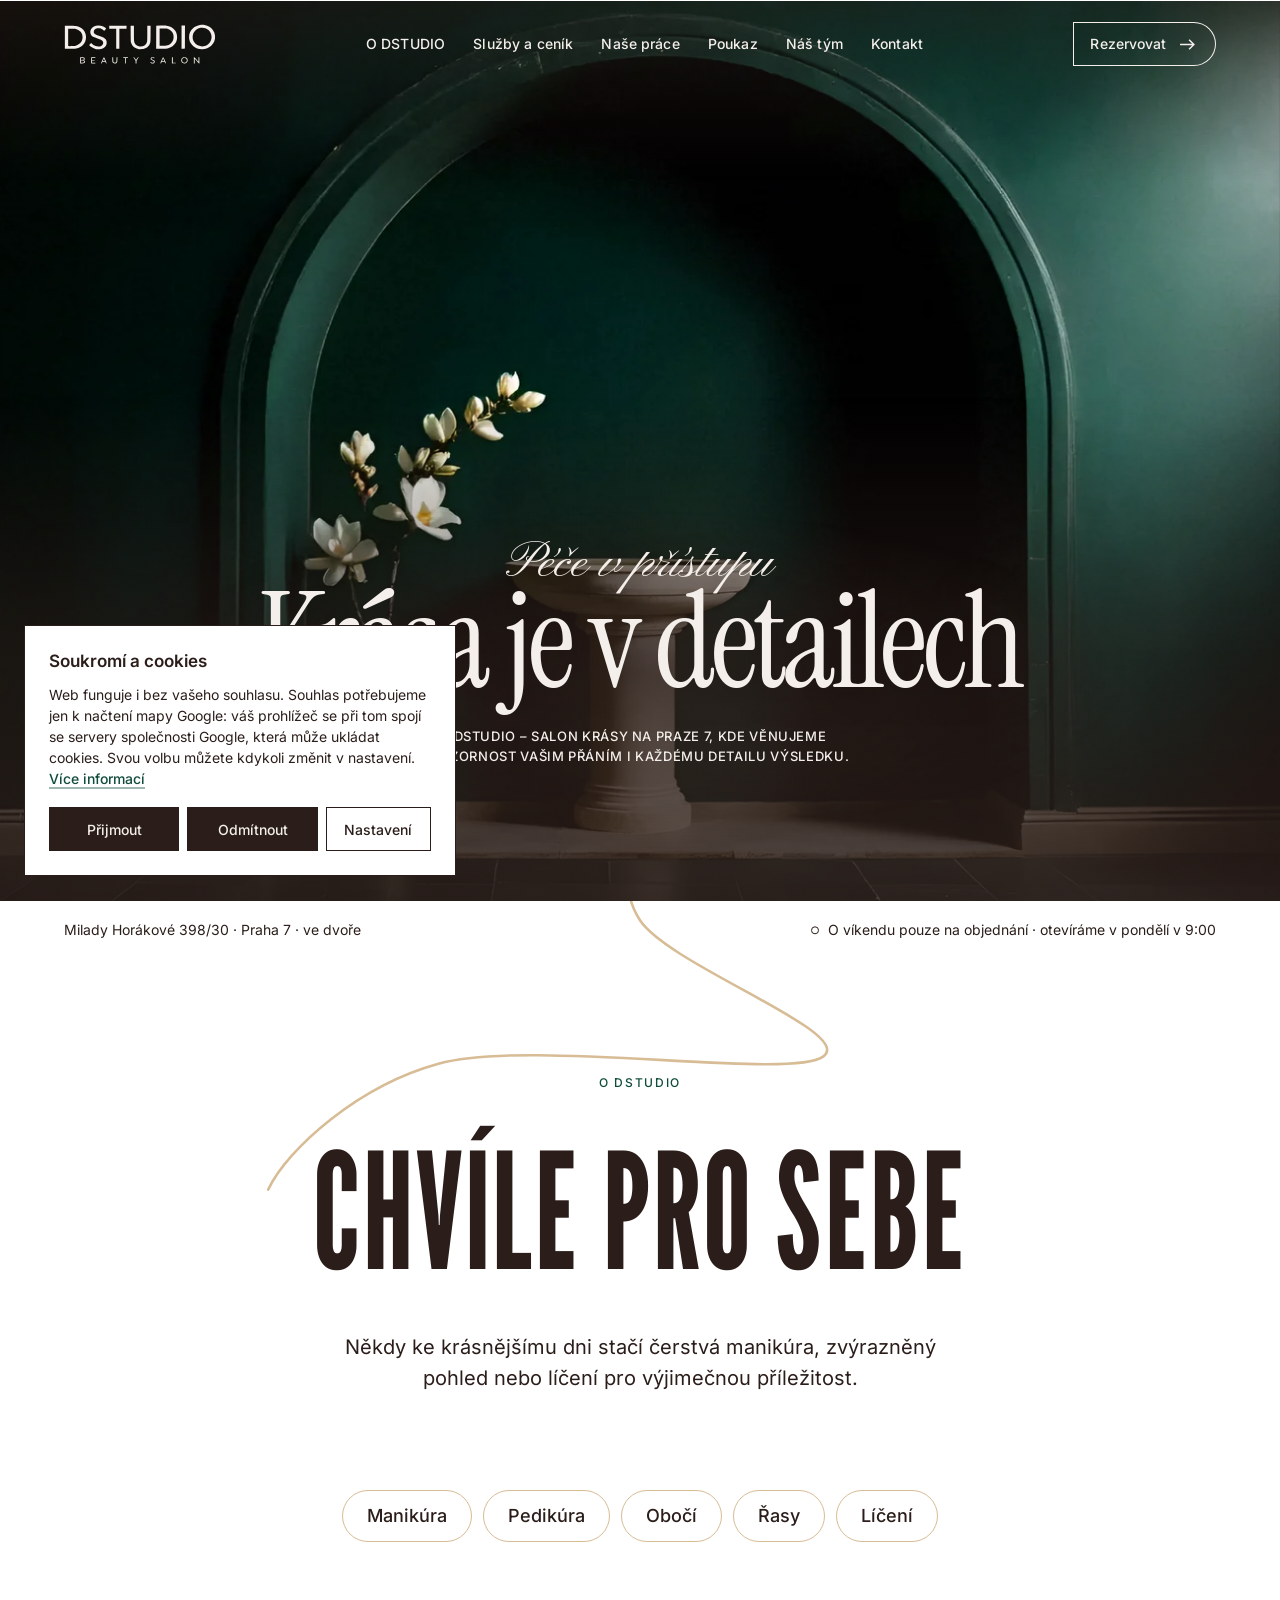
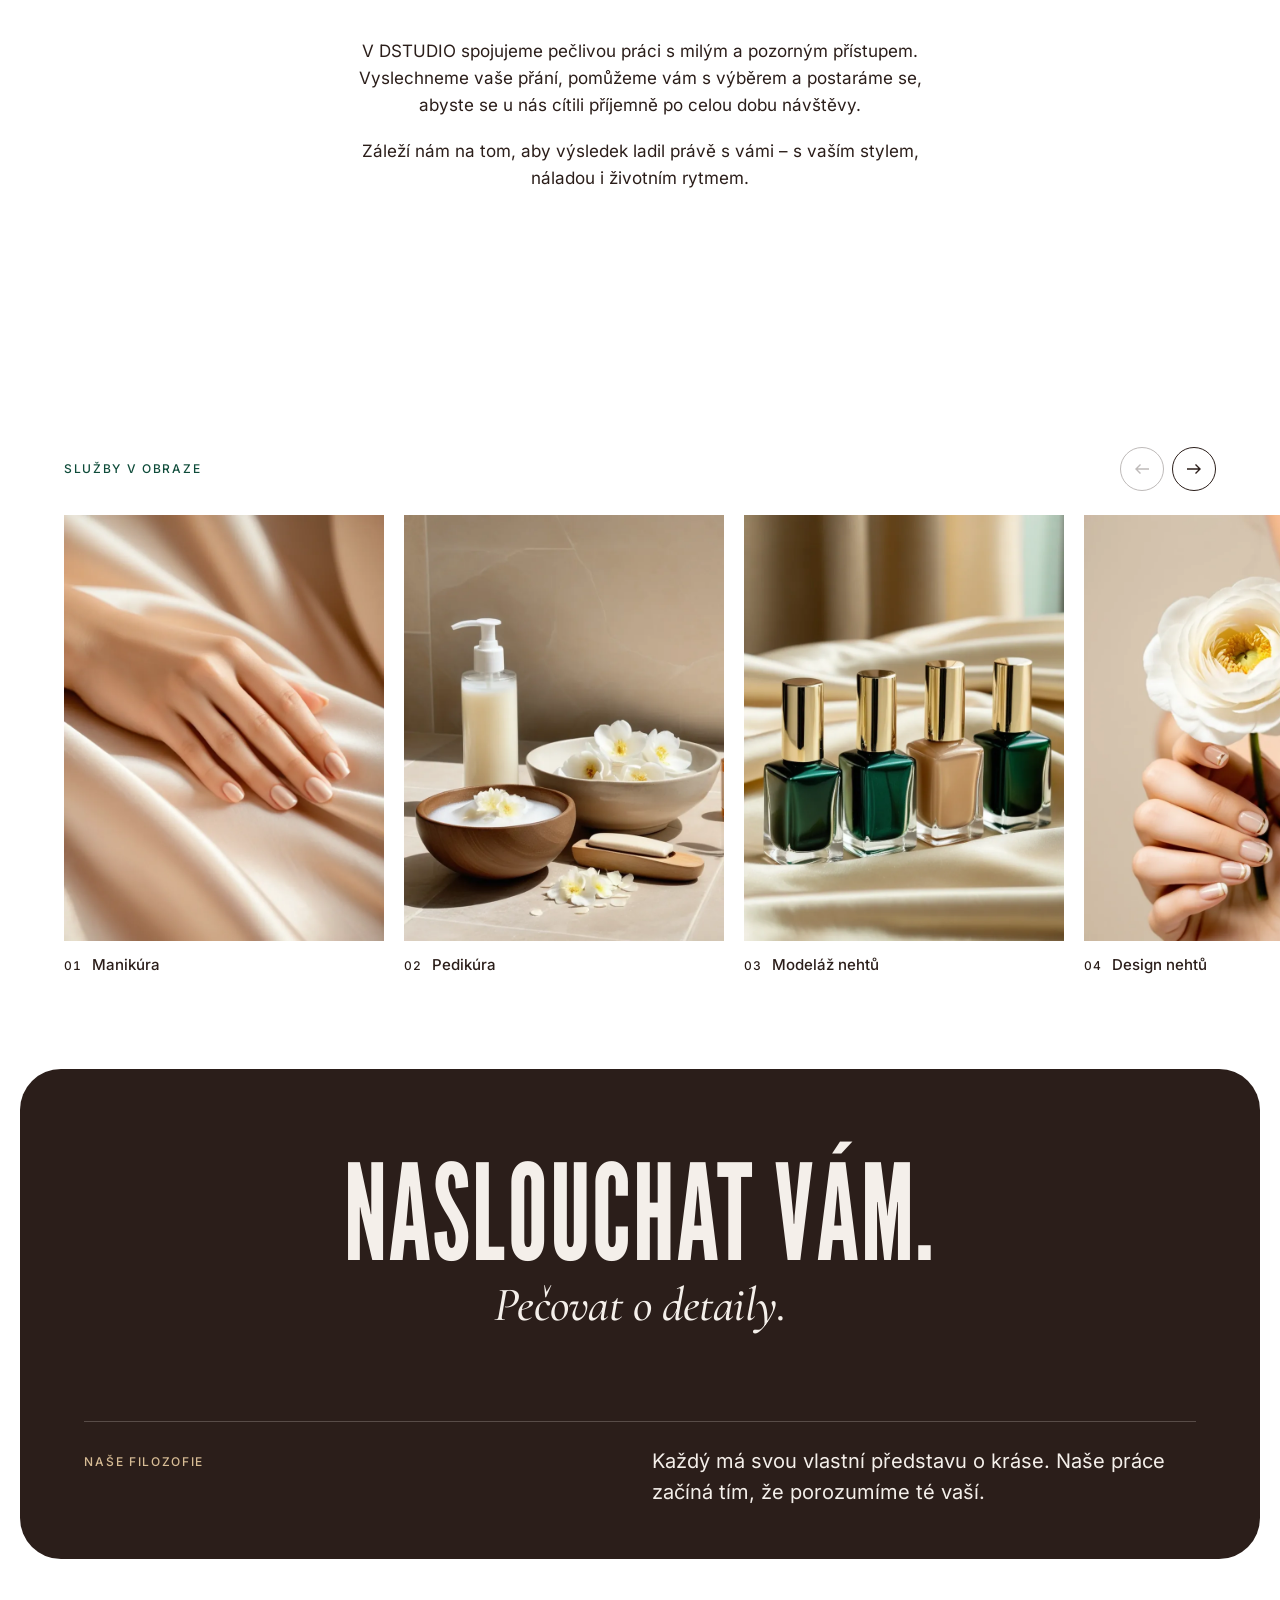
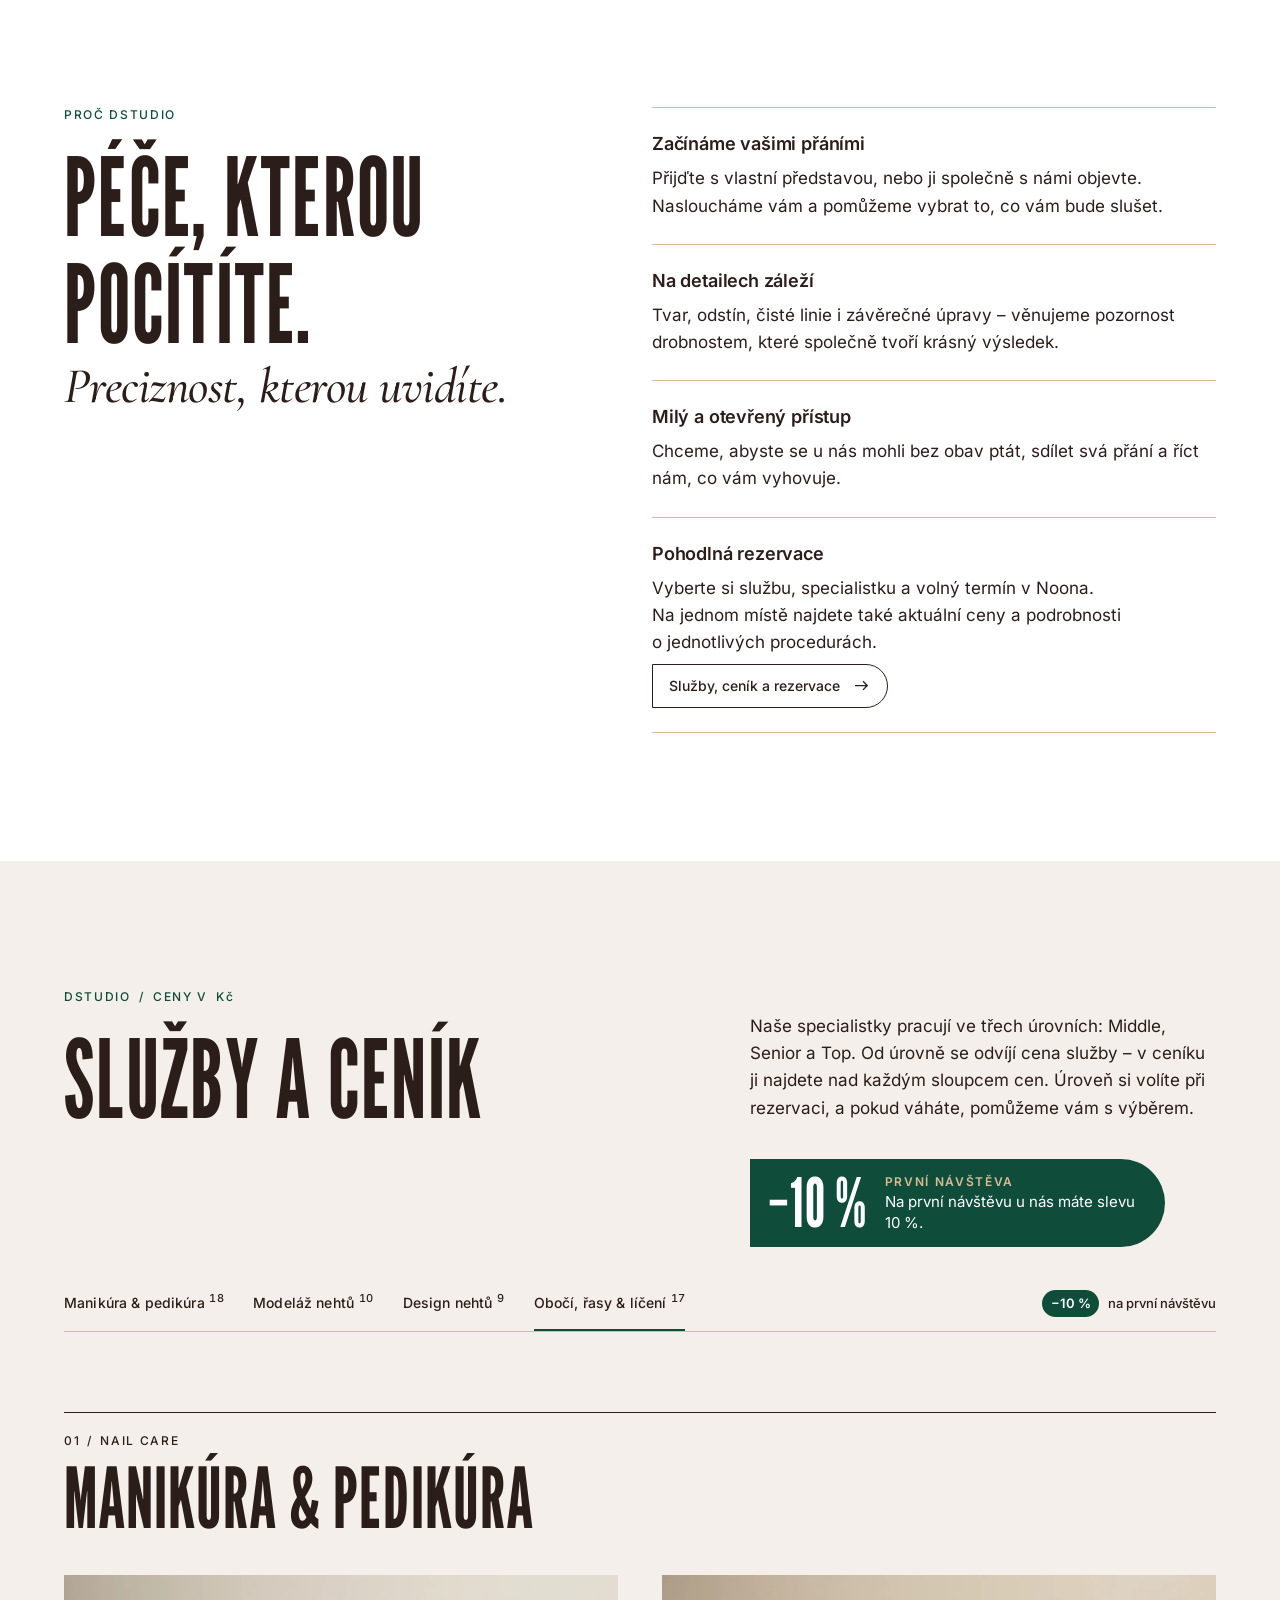
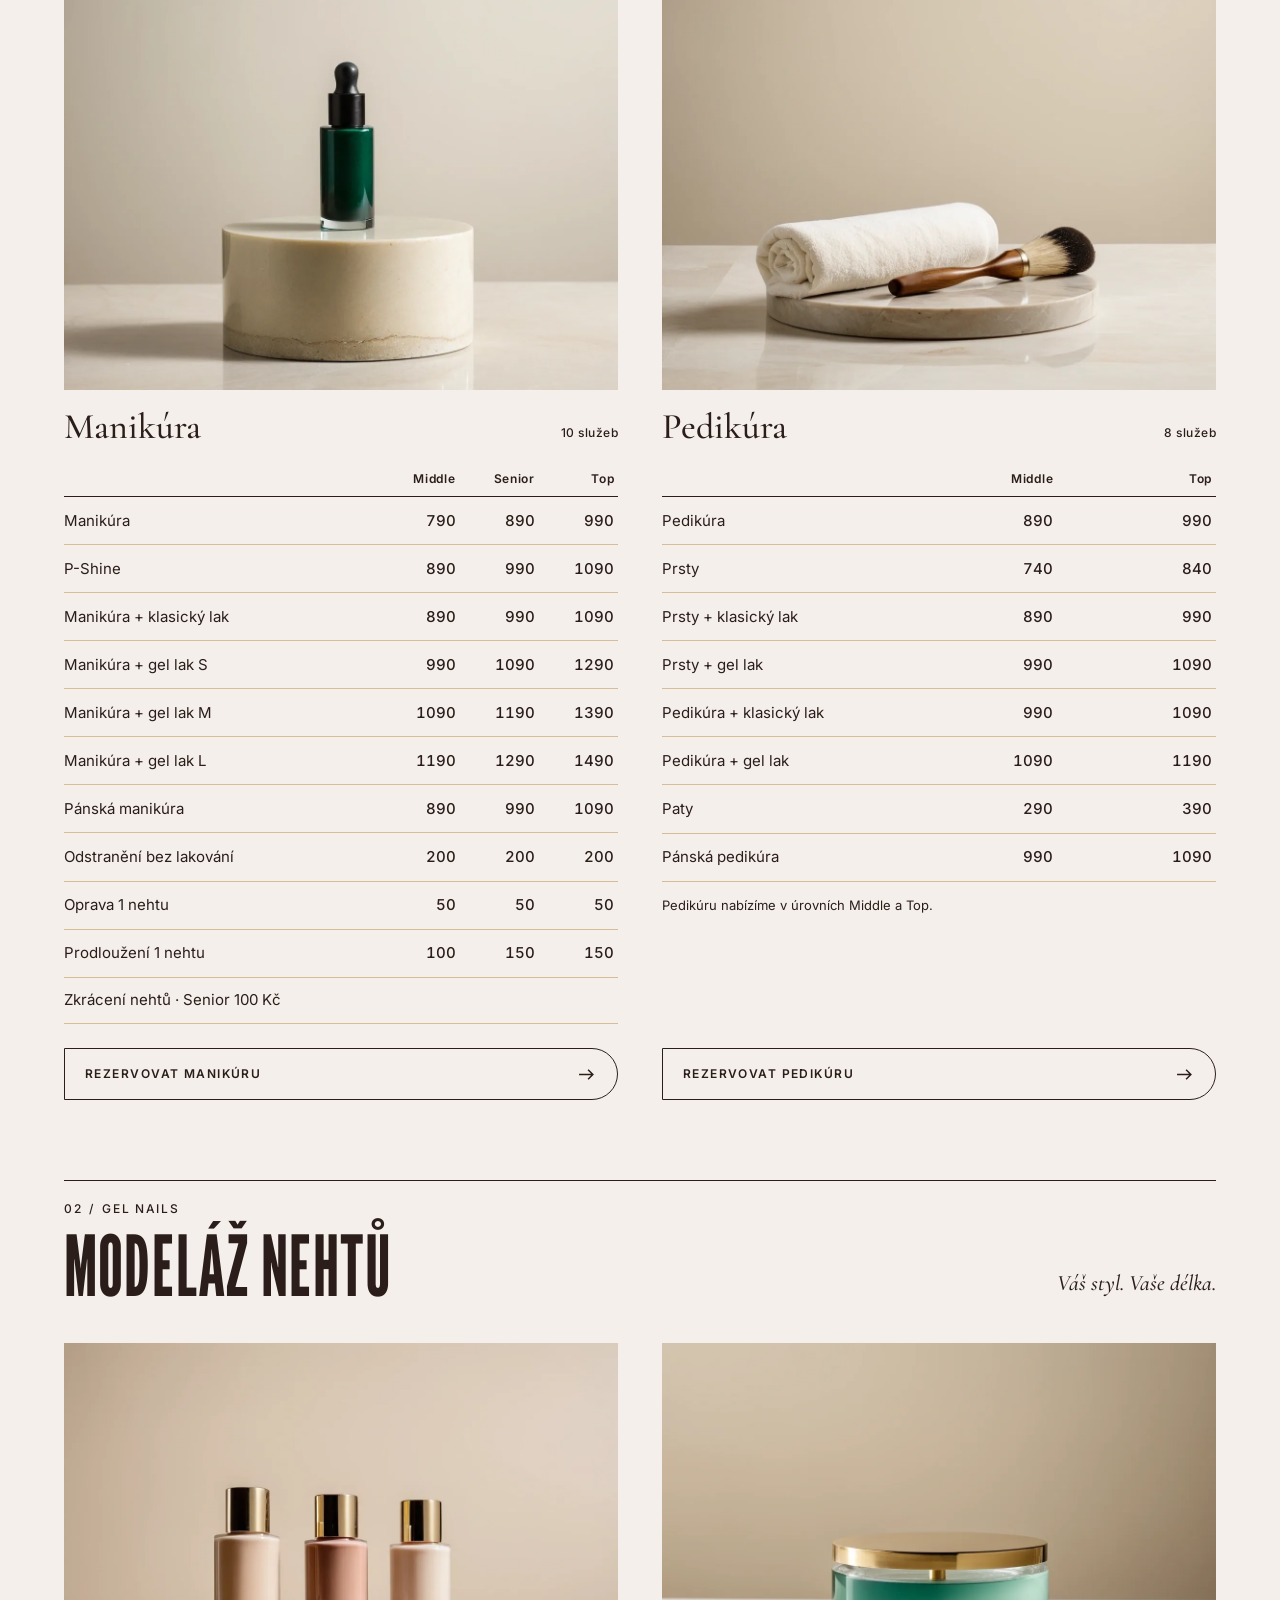
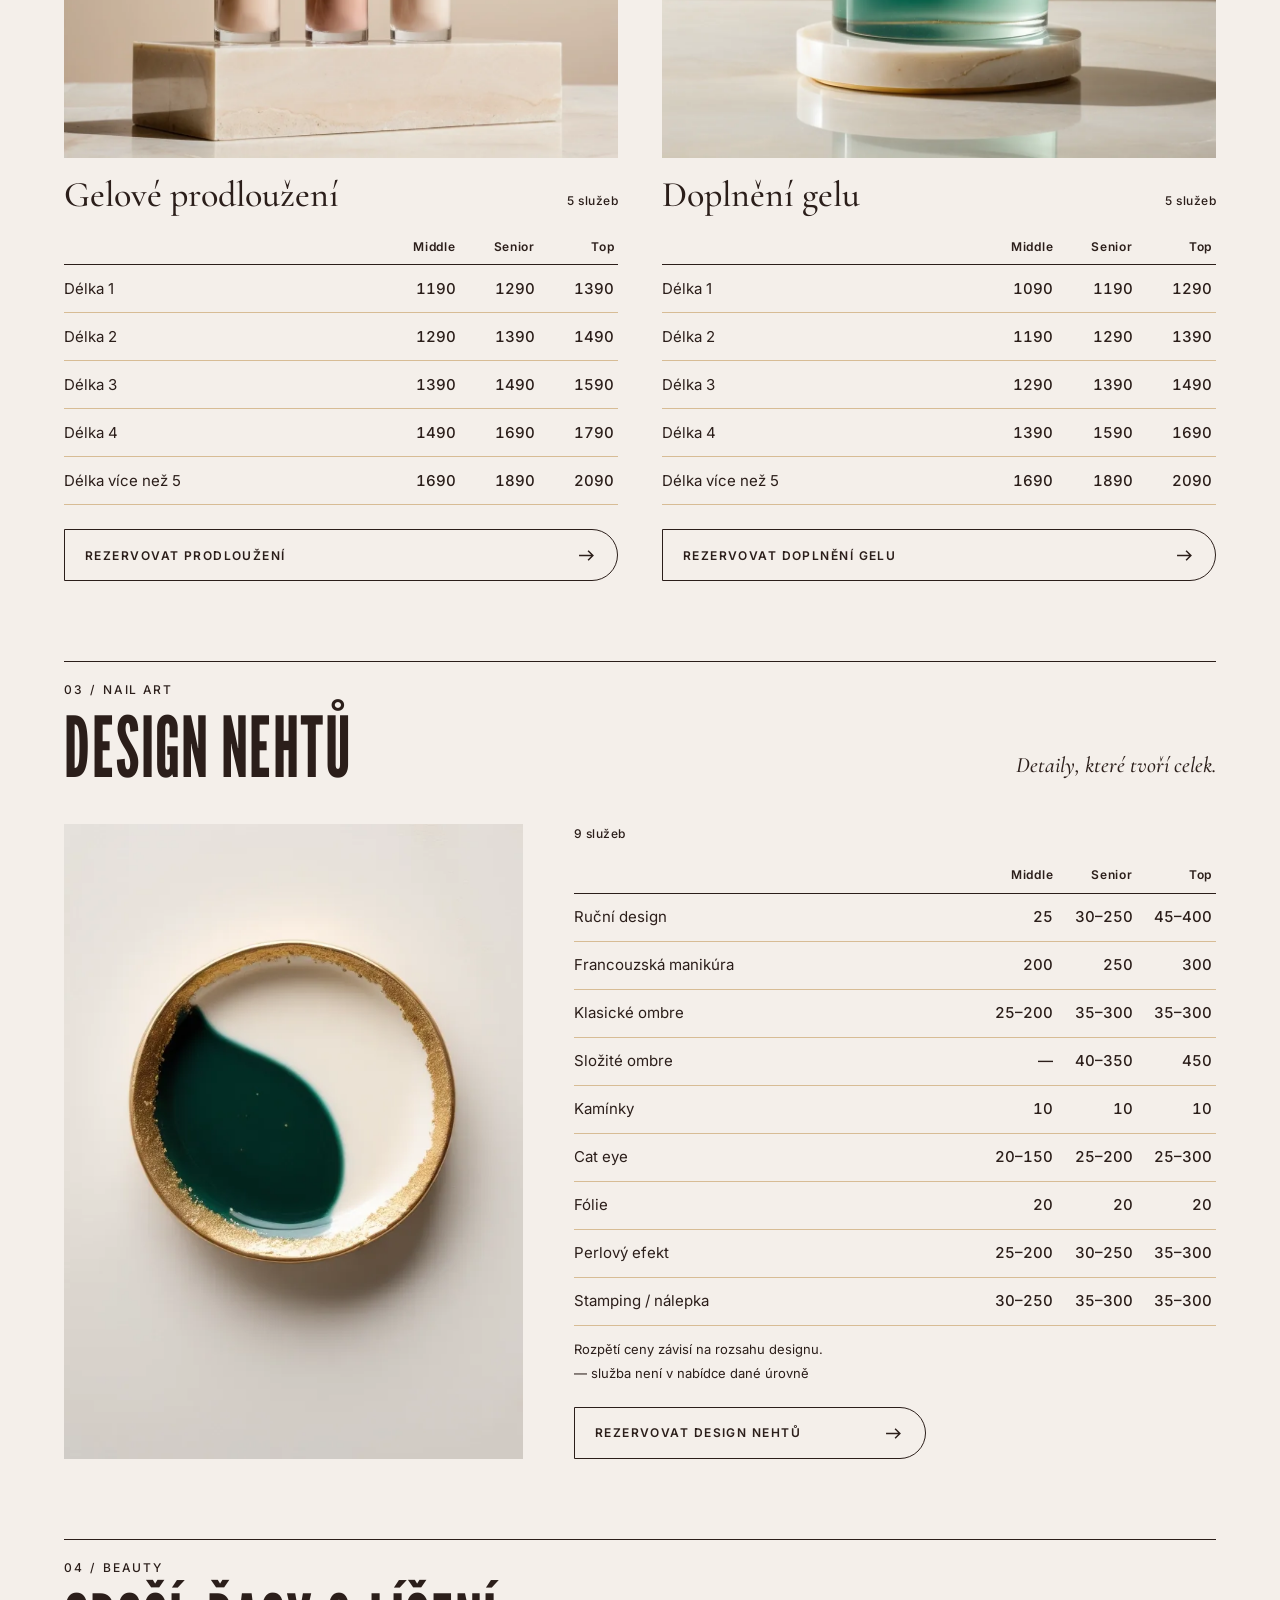
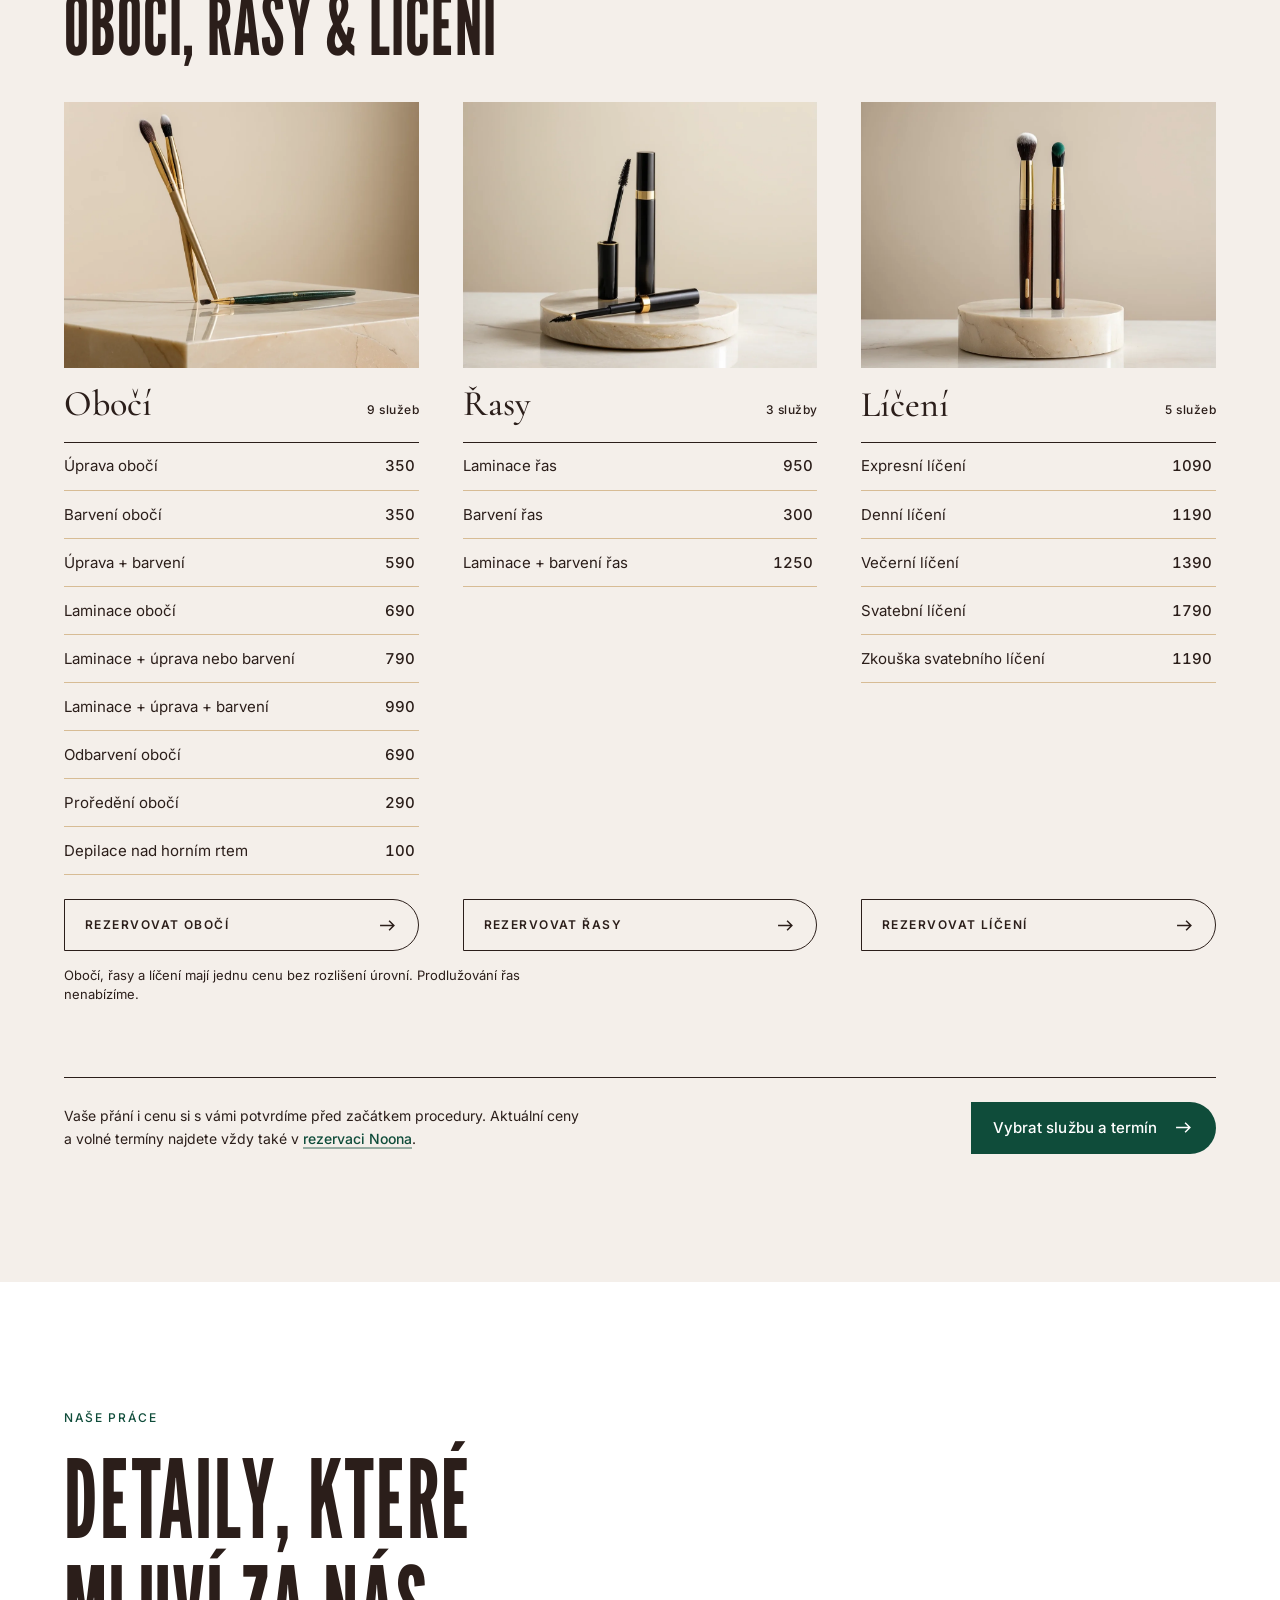
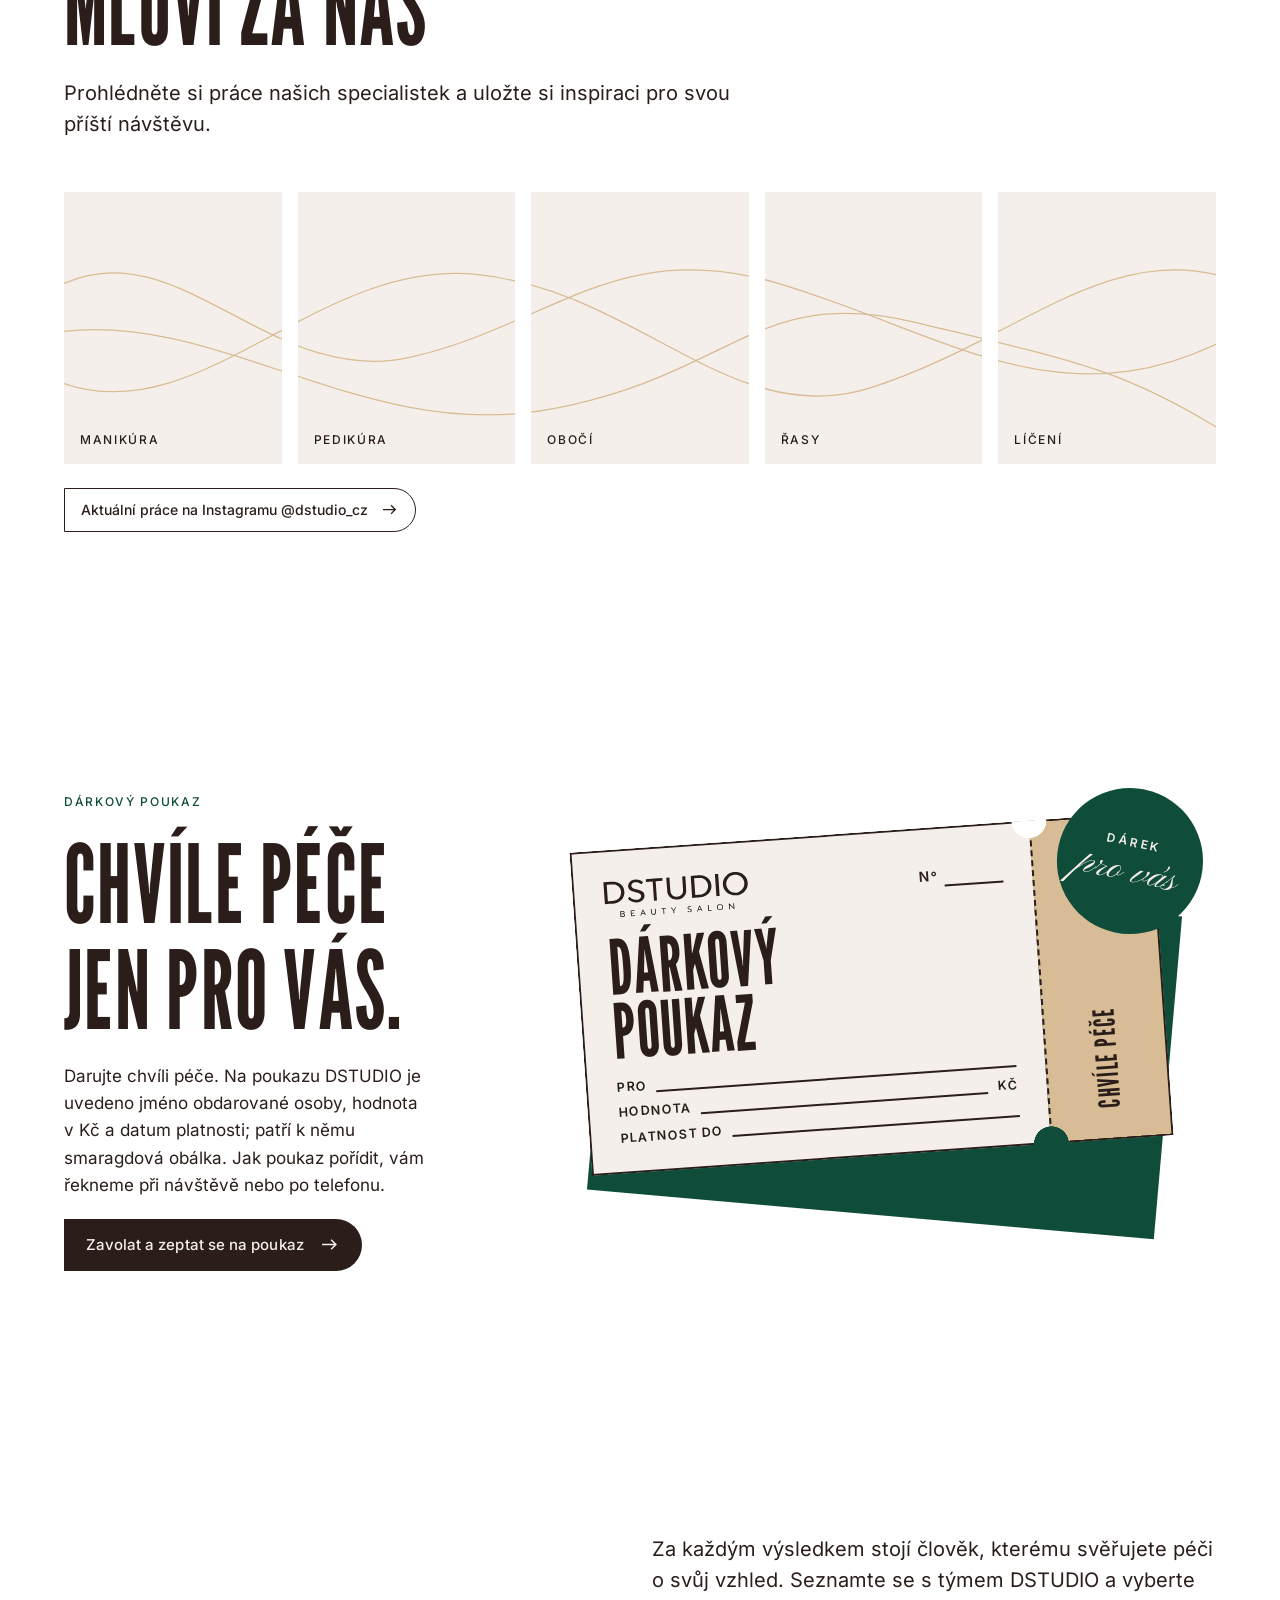
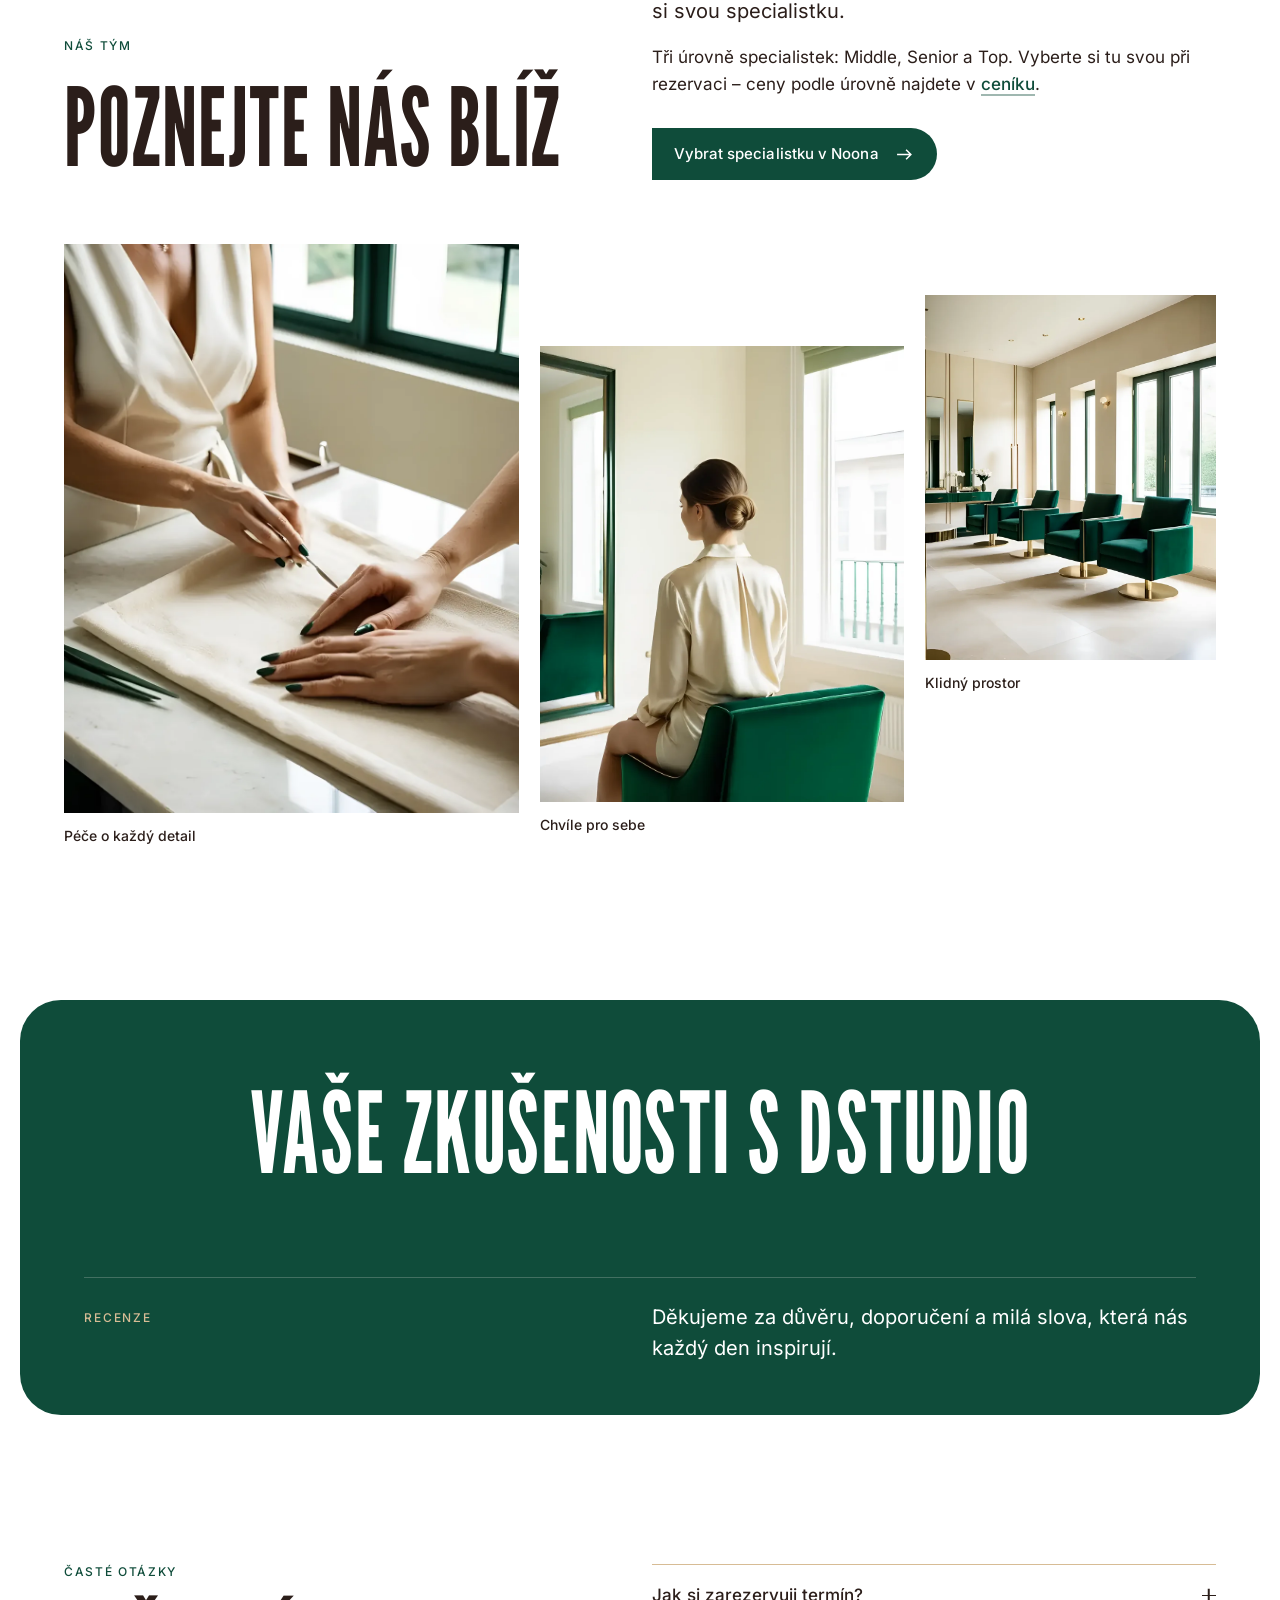
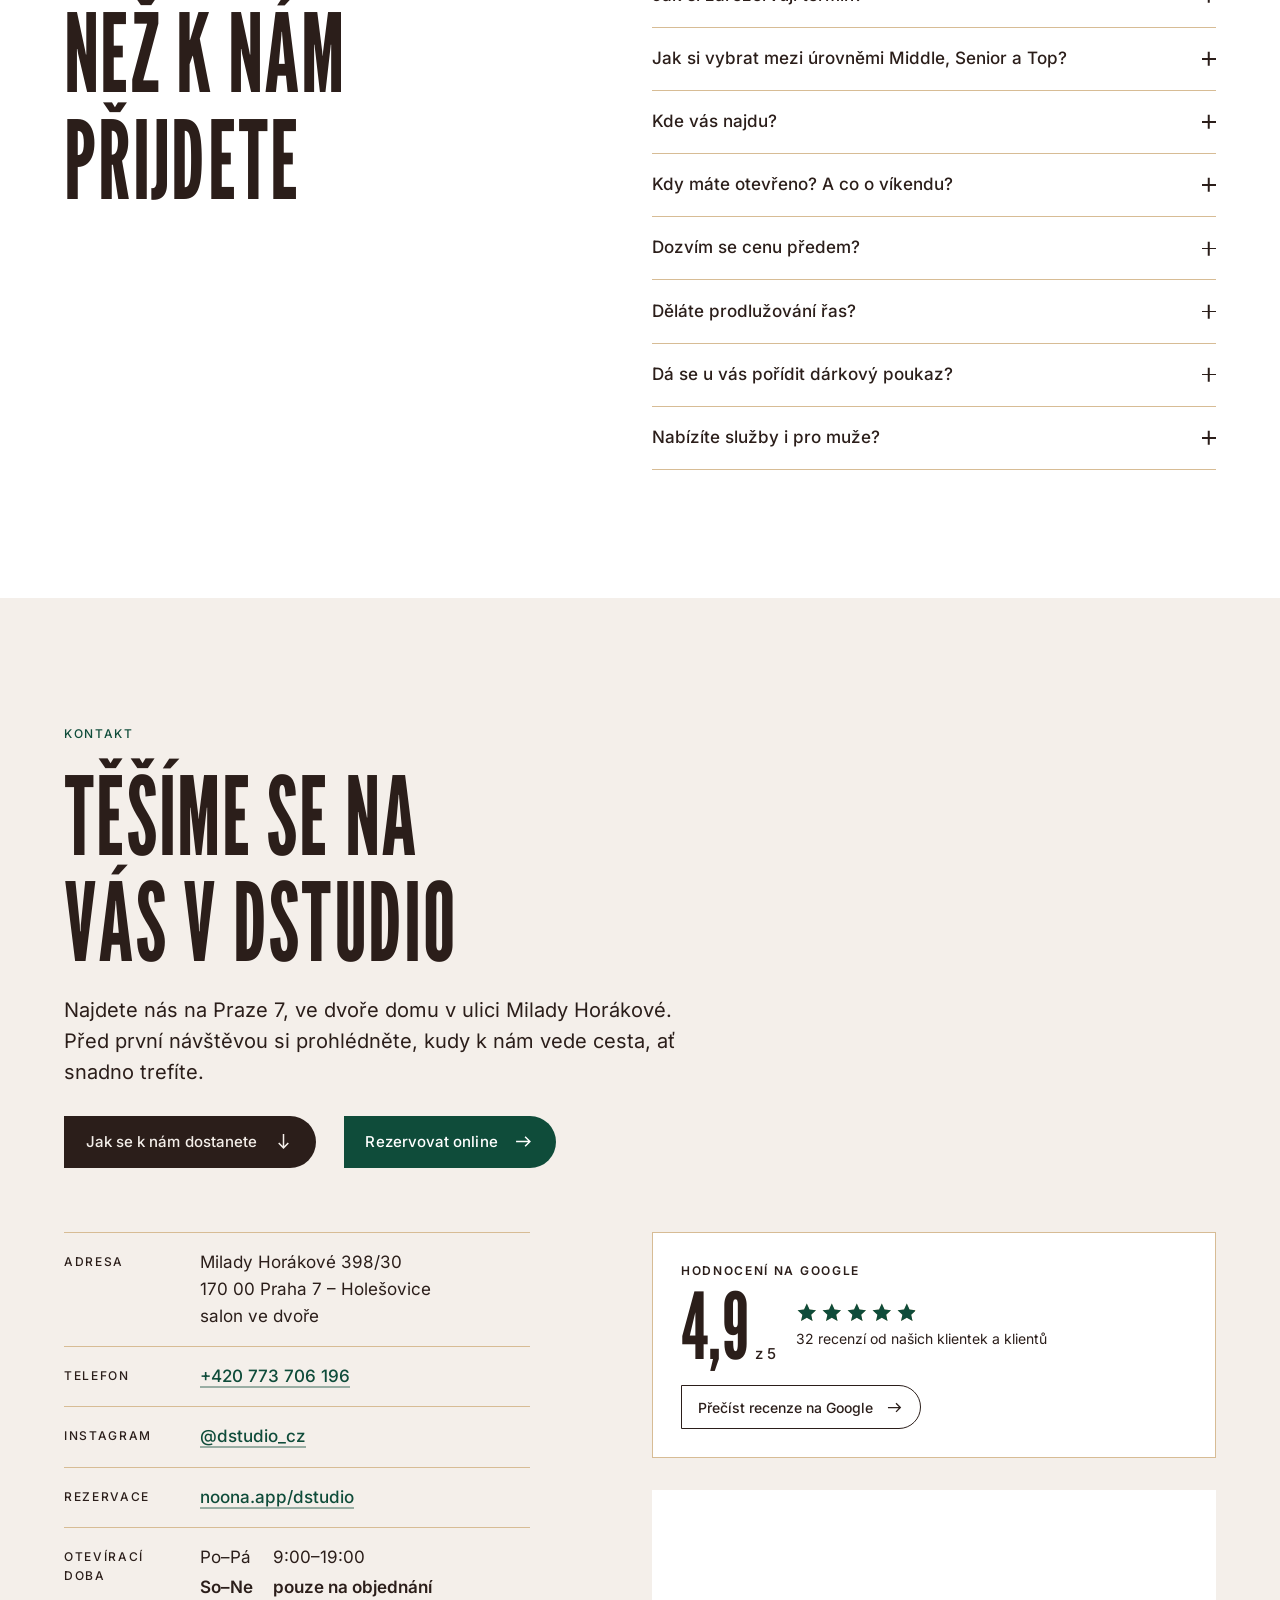
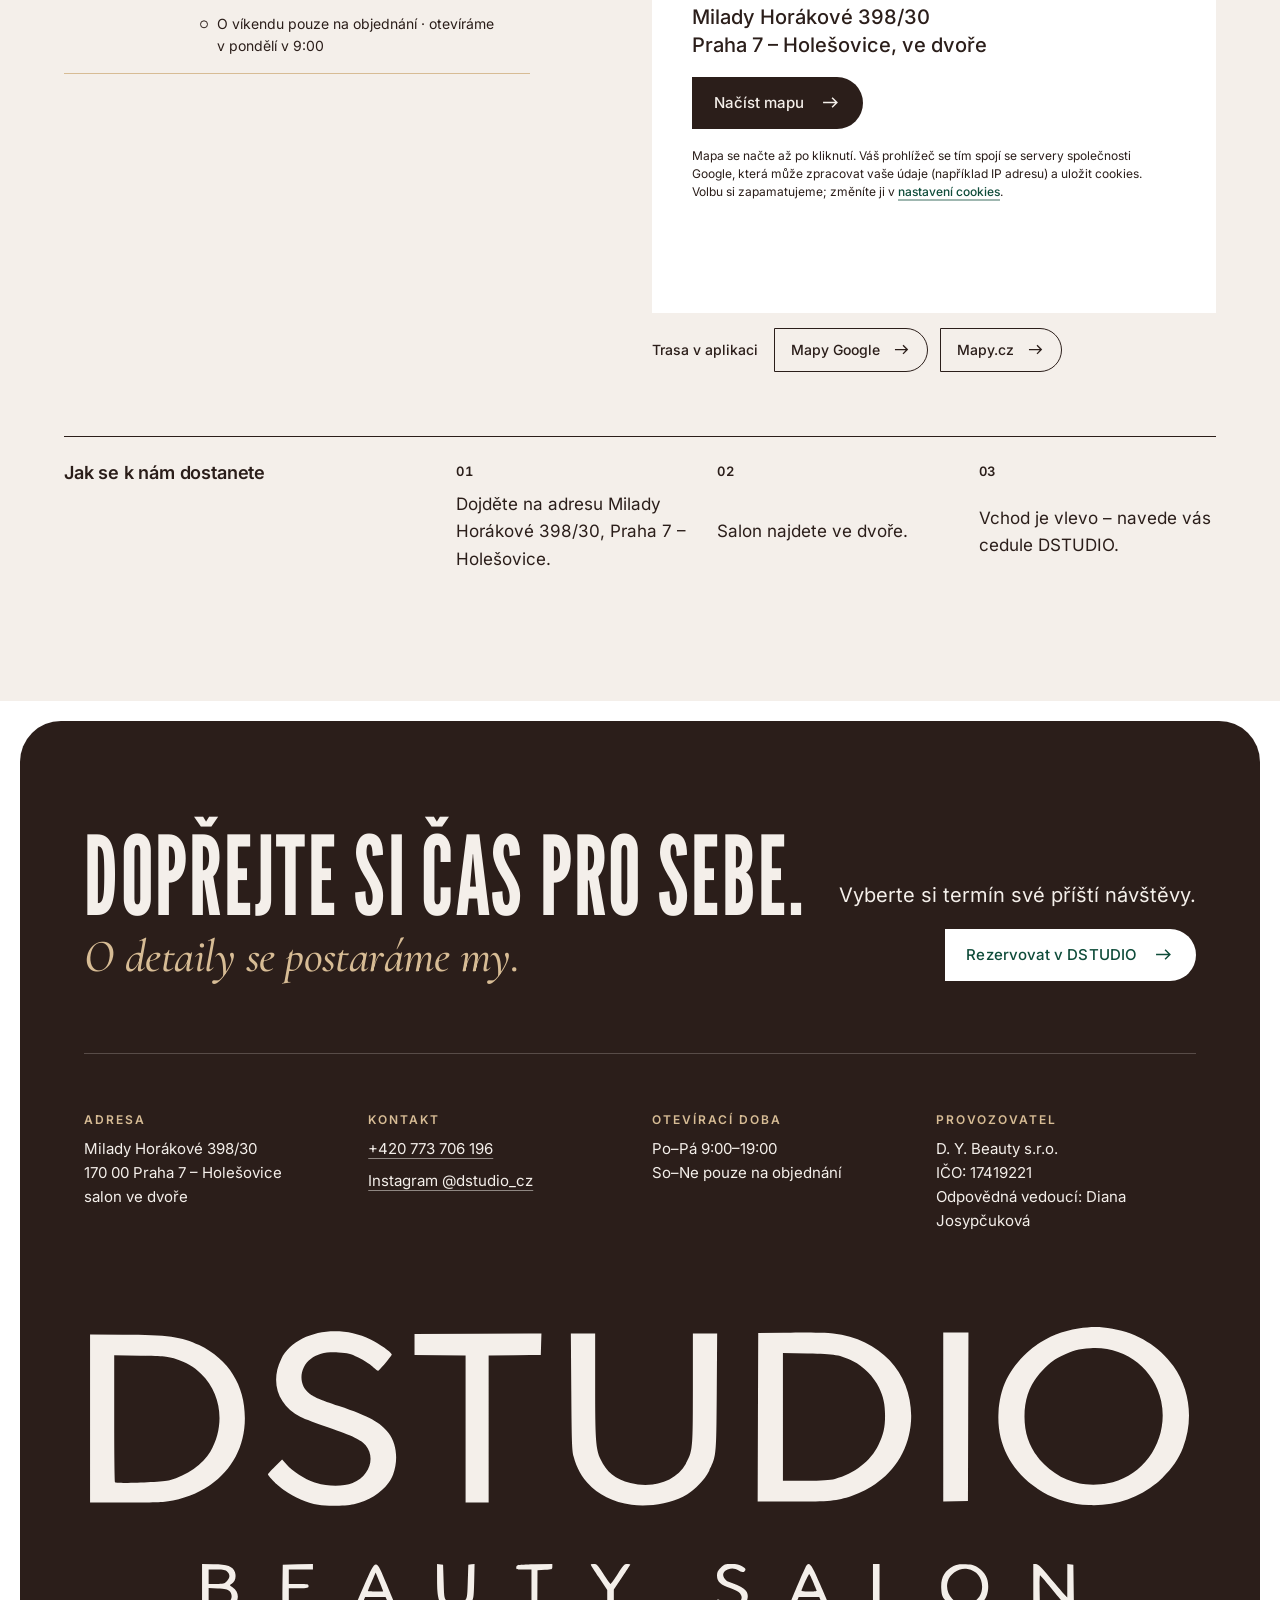
==== commit 38300016: "Second client review: performance, price list, voucher, contact, team, footer Performance - no JavaS" ====
--- a/index.html
+++ b/index.html
@@ -26,13 +26,11 @@
   <link rel="preload" href="assets/fonts/pinyon-script-latin-ext-400-normal.woff2" as="font" type="font/woff2" crossorigin>
   <link rel="preload" href="assets/fonts/inter-latin-wght-normal.woff2" as="font" type="font/woff2" crossorigin>
   <link rel="preload" href="assets/fonts/inter-latin-ext-wght-normal.woff2" as="font" type="font/woff2" crossorigin>
+  <link rel="preload" as="image" href="assets/img/hero/scene-m.webp" media="(max-aspect-ratio: 4/5)" fetchpriority="high">
+  <link rel="preload" as="image" imagesrcset="assets/img/hero/scene-1600.webp 1600w, assets/img/hero/scene.webp 2400w" imagesizes="max(100vw, 175vh)" media="not all and (max-aspect-ratio: 4/5)" fetchpriority="high">
   <link rel="stylesheet" href="assets/css/main.css">
   <script src="assets/js/boot.js"></script>
-  <script src="assets/js/vendor/gsap.min.js" defer></script>
-  <script src="assets/js/vendor/ScrollTrigger.min.js" defer></script>
-  <script src="assets/js/vendor/lenis.min.js" defer></script>
   <script src="assets/js/main.js" defer></script>
-  <script src="assets/js/glass-carousel.js" defer></script>
   <script type="application/ld+json">
   {
     "@context": "https://schema.org",
@@ -80,6 +78,7 @@
 <svg class="sprite" aria-hidden="true" focusable="false">
   <symbol id="logo" viewBox="203.695 253.379 552.514 146.363"><path fill-rule="evenodd" d="M 262.390625 385.476562 L 262.390625 374.28125 L 267.992188 374.292969 C 275.054688 374.308594 277.769531 375.328125 278.765625 378.355469 C 279.542969 380.703125 278.773438 383.234375 277.003906 384.183594 C 275.976562 384.730469 276.003906 384.808594 277.53125 385.734375 C 281.855469 388.367188 280.683594 394.691406 275.609375 396.101562 C 274.496094 396.410156 271.070312 396.664062 267.992188 396.667969 L 262.390625 396.667969 Z M 276.042969 392.847656 C 277.472656 391.417969 277.445312 388.929688 275.988281 387.605469 C 275.097656 386.800781 273.808594 386.527344 270.253906 386.375 L 265.667969 386.179688 L 265.667969 393.941406 L 270.3125 393.941406 C 274.226562 393.941406 275.125 393.769531 276.042969 392.847656 Z M 274.703125 382.769531 C 276.328125 381.144531 276.414062 379.566406 274.949219 378.105469 C 274.054688 377.207031 273.132812 377.011719 269.761719 377.011719 L 265.667969 377.011719 L 265.667969 384.109375 L 269.515625 384.109375 C 272.871094 384.109375 273.535156 383.9375 274.703125 382.769531 Z M 302.5 395.972656 C 302.351562 395.585938 302.296875 390.609375 302.378906 384.914062 L 302.527344 374.554688 L 310.039062 374.402344 L 317.542969 374.25 L 317.542969 377.011719 L 305.53125 377.011719 L 305.53125 384.109375 L 310.445312 384.109375 C 314.996094 384.109375 315.359375 384.191406 315.359375 385.203125 C 315.359375 386.214844 314.996094 386.292969 310.445312 386.292969 L 305.53125 386.292969 L 305.53125 393.941406 L 317.542969 393.941406 L 317.542969 396.667969 L 310.15625 396.667969 C 304.652344 396.667969 302.699219 396.492188 302.5 395.972656 Z M 338.292969 396.164062 C 338.292969 395.847656 340.371094 390.855469 342.90625 385.070312 C 349.074219 371.003906 348.6875 371.03125 354.191406 384.242188 C 359.621094 397.277344 359.449219 396.667969 357.710938 396.667969 C 356.527344 396.667969 356.089844 396.1875 354.972656 393.667969 L 353.644531 390.664062 L 343.484375 390.664062 L 342.320312 393.53125 C 341.382812 395.847656 340.882812 396.429688 339.726562 396.570312 C 338.941406 396.664062 338.292969 396.484375 338.292969 396.164062 Z M 352.492188 387.769531 C 352.492188 387.679688 351.644531 385.535156 350.609375 383.003906 L 348.722656 378.394531 L 347.921875 380.296875 C 347.480469 381.34375 346.609375 383.386719 345.984375 384.839844 C 345.359375 386.289062 344.847656 387.578125 344.847656 387.707031 C 344.847656 387.832031 346.566406 387.929688 348.671875 387.929688 C 350.773438 387.929688 352.492188 387.859375 352.492188 387.769531 Z M 383.179688 395.5625 C 380.039062 393.648438 379.277344 391.015625 379.265625 382.027344 L 379.25 374.207031 L 382.253906 374.554688 L 382.527344 382.871094 C 382.796875 391.074219 382.820312 391.207031 384.3125 392.699219 C 385.5625 393.945312 386.308594 394.214844 388.535156 394.214844 C 390.761719 394.214844 391.507812 393.945312 392.753906 392.699219 C 394.246094 391.207031 394.269531 391.074219 394.539062 382.871094 L 394.8125 374.554688 L 396.363281 374.375 L 397.914062 374.199219 L 397.726562 382.839844 C 397.558594 390.855469 397.453125 391.613281 396.273438 393.265625 C 394.476562 395.78125 392.429688 396.667969 388.421875 396.667969 C 385.9375 396.667969 384.484375 396.359375 383.179688 395.5625 Z M 426.210938 386.878906 L 426.210938 377.011719 L 422.351562 377.011719 C 418.660156 377.011719 418.5 376.957031 418.667969 375.78125 C 418.835938 374.574219 418.980469 374.550781 427.714844 374.402344 L 436.585938 374.253906 L 436.585938 375.609375 C 436.585938 376.898438 436.417969 376.96875 432.902344 377.121094 L 429.214844 377.285156 L 429.113281 396.394531 L 427.660156 396.570312 L 426.210938 396.742188 Z M 463.890625 391.890625 L 463.890625 387.105469 L 459.796875 380.976562 C 457.542969 377.605469 455.699219 374.71875 455.699219 374.5625 C 455.699219 374.40625 456.417969 374.28125 457.296875 374.28125 C 458.710938 374.28125 459.246094 374.835938 462.007812 379.195312 C 463.722656 381.898438 465.320312 384.109375 465.558594 384.109375 C 465.796875 384.109375 467.394531 381.898438 469.105469 379.195312 C 471.847656 374.871094 472.410156 374.28125 473.792969 374.28125 C 474.652344 374.28125 475.359375 374.386719 475.359375 374.519531 C 475.359375 374.652344 473.515625 377.492188 471.261719 380.832031 L 467.167969 386.90625 L 467.167969 396.667969 L 463.890625 396.667969 Z M 520.957031 395.808594 C 518.257812 394.402344 517.316406 393.339844 518.019531 392.492188 C 518.859375 391.480469 519.238281 391.550781 521.554688 393.121094 C 526.398438 396.40625 533.128906 392.898438 529.886719 388.773438 C 529.289062 388.015625 527.375 386.976562 525.300781 386.285156 C 520.339844 384.632812 518.496094 382.984375 518.496094 380.1875 C 518.496094 378.421875 518.859375 377.632812 520.351562 376.136719 C 522.074219 374.414062 522.460938 374.28125 525.679688 374.28125 C 528.171875 374.285156 529.644531 374.589844 530.921875 375.367188 C 532.832031 376.53125 533.039062 376.996094 532.078125 377.957031 C 531.617188 378.414062 530.957031 378.304688 529.492188 377.519531 C 527.304688 376.347656 525.796875 376.207031 523.753906 376.984375 C 521.660156 377.78125 520.949219 379.511719 522.039062 381.171875 C 522.53125 381.921875 523.222656 382.632812 523.578125 382.757812 C 531.4375 385.46875 533.789062 387.164062 533.789062 390.101562 C 533.789062 392.46875 532.429688 394.859375 530.53125 395.839844 C 528.4375 396.925781 523.058594 396.90625 520.957031 395.808594 Z M 553.992188 396.121094 C 553.992188 395.46875 560.742188 379.320312 562.273438 376.292969 C 564.203125 372.496094 565.011719 373.375 569.800781 384.445312 C 575.320312 397.21875 575.164062 396.667969 573.382812 396.667969 C 572.171875 396.667969 571.746094 396.203125 570.621094 393.667969 L 569.292969 390.664062 L 559.109375 390.664062 L 557.863281 393.667969 C 556.839844 396.128906 556.382812 396.667969 555.304688 396.667969 C 554.582031 396.667969 553.992188 396.421875 553.992188 396.121094 Z M 568.097656 387.523438 C 568 387.292969 567.179688 385.332031 566.277344 383.15625 C 565.378906 380.988281 564.5 379.207031 564.332031 379.199219 C 564.003906 379.195312 560.542969 386.808594 560.542969 387.523438 C 560.542969 387.746094 562.285156 387.929688 564.414062 387.929688 C 566.539062 387.929688 568.199219 387.746094 568.097656 387.523438 Z M 596.039062 385.492188 L 596.039062 374.28125 L 599.3125 374.28125 L 599.3125 393.902344 L 604.914062 394.058594 C 610.09375 394.199219 610.507812 394.292969 610.507812 395.304688 C 610.507812 396.332031 610.097656 396.40625 603.273438 396.550781 L 596.039062 396.703125 Z M 635.679688 395.429688 C 634.507812 394.761719 632.796875 393.277344 631.875 392.132812 C 630.453125 390.367188 630.167969 389.5 629.992188 386.347656 C 629.691406 381.050781 631.613281 377.578125 636.125 375.265625 C 637.832031 374.390625 639.054688 374.210938 642.234375 374.371094 C 645.589844 374.539062 646.574219 374.828125 648.558594 376.222656 C 651.835938 378.527344 653.355469 381.414062 653.367188 385.359375 C 653.386719 392.386719 648.78125 396.683594 641.242188 396.660156 C 638.707031 396.65625 637.257812 396.335938 635.679688 395.429688 Z M 645.539062 393.355469 C 648.664062 391.839844 650.335938 389.089844 650.320312 385.492188 C 650.292969 380.769531 647.636719 377.527344 643.085938 376.671875 C 638.984375 375.894531 634.28125 378.90625 633.171875 383.011719 C 631.699219 388.484375 636.046875 394.390625 641.597656 394.464844 C 642.480469 394.476562 644.253906 393.976562 645.539062 393.355469 Z M 675.765625 385.476562 L 675.765625 374.28125 L 677.070312 374.28125 C 678.066406 374.28125 679.65625 375.796875 683.761719 380.664062 C 686.722656 384.175781 689.9375 387.925781 690.902344 388.992188 L 692.664062 390.9375 L 692.675781 382.574219 L 692.691406 374.207031 L 695.695312 374.554688 L 695.992188 396.667969 L 694.648438 396.667969 C 693.578125 396.667969 691.890625 394.960938 686.414062 388.34375 C 682.625 383.761719 679.351562 379.953125 679.144531 379.875 C 678.9375 379.800781 678.84375 383.550781 678.929688 388.203125 L 679.09375 396.667969 L 675.765625 396.667969 Z M 320.144531 344.773438 C 314.355469 343.800781 308.527344 341.289062 303.066406 337.421875 C 299.871094 335.15625 295.15625 330.515625 295.15625 329.636719 C 295.15625 329.394531 296.746094 327.625 298.6875 325.699219 L 302.214844 322.203125 L 304.441406 324.734375 C 307.519531 328.230469 313.214844 331.878906 318.386719 333.667969 C 324.222656 335.6875 332.53125 335.808594 337.28125 333.949219 C 345.621094 330.691406 348.835938 321.367188 343.75 315.199219 C 341.496094 312.464844 337.164062 310.382812 325.296875 306.332031 C 319.5 304.351562 313.265625 301.980469 311.441406 301.058594 C 300.097656 295.335938 296.160156 283.699219 301.722656 272.34375 C 308.234375 259.050781 329.503906 254.390625 346.214844 262.597656 C 350.539062 264.722656 356.289062 268.75 356.75 269.976562 C 356.914062 270.410156 350.457031 278.171875 349.933594 278.171875 C 349.78125 278.171875 348.527344 277.179688 347.144531 275.964844 C 345.765625 274.746094 342.601562 272.742188 340.113281 271.511719 C 335.960938 269.453125 335.152344 269.25 330.21875 269.011719 C 323.925781 268.710938 320.101562 269.585938 316.570312 272.144531 C 310.617188 276.457031 310.191406 285.328125 315.734375 289.429688 C 318.417969 291.410156 320.746094 292.402344 330.484375 295.699219 C 345.457031 300.769531 351.136719 303.847656 355.140625 309.070312 C 359.152344 314.304688 360.066406 322.621094 357.40625 329.675781 C 354.808594 336.570312 347.0625 342.449219 337.914062 344.472656 C 333.765625 345.386719 324.707031 345.542969 320.144531 344.773438 Z M 476.007812 344.789062 C 461.007812 342.691406 450.679688 334.078125 447.164062 320.738281 C 446.363281 317.699219 446.207031 313.285156 446.015625 288.410156 L 445.792969 259.609375 L 457.882812 259.609375 L 457.882812 284.960938 C 457.882812 312.617188 458.203125 317.046875 460.566406 322.15625 C 463.519531 328.550781 467.941406 332.058594 475.410156 333.949219 C 486.851562 336.84375 498.339844 332.832031 503 324.316406 C 506.425781 318.050781 506.484375 317.429688 506.484375 287.066406 L 506.484375 259.609375 L 518.558594 259.609375 L 518.355469 288.960938 C 518.136719 321.214844 518.207031 320.46875 514.609375 327.84375 C 512.296875 332.574219 506.402344 338.433594 501.570312 340.800781 C 494.320312 344.347656 484.175781 345.929688 476.007812 344.789062 Z M 703.339844 344.9375 C 695.058594 344.550781 687.042969 342.285156 680.597656 338.511719 C 665.542969 329.699219 657.523438 315.351562 658.472656 298.933594 C 659.183594 286.644531 663.453125 277.691406 672.71875 269.035156 C 679.339844 262.851562 688.394531 258.613281 698.152344 257.125 C 704.84375 256.105469 708.773438 256.128906 715.121094 257.207031 C 727.546875 259.316406 738.476562 266.003906 745.425781 275.738281 C 753.710938 287.351562 755.515625 302.75 750.195312 316.425781 C 747.976562 322.136719 745.125 326.300781 739.929688 331.414062 C 730.496094 340.699219 717.261719 345.59375 703.339844 344.9375 Z M 715.355469 333.527344 C 732.339844 329.160156 743.148438 311.027344 739.382812 293.238281 C 735.925781 276.914062 721.003906 265.75 704.230469 266.945312 C 698.097656 267.378906 695.441406 268.070312 690.035156 270.636719 C 686.46875 272.328125 684.535156 273.726562 681.238281 276.992188 C 674.527344 283.644531 671.394531 291.234375 671.394531 300.835938 C 671.394531 310.382812 674.535156 318.011719 681.175781 324.613281 C 690.234375 333.617188 702.542969 336.828125 715.355469 333.527344 Z M 206.695312 301.929688 L 206.695312 260.152344 L 222.9375 260.15625 C 245.441406 260.164062 252.214844 261.089844 260.960938 265.363281 C 275.65625 272.550781 283.671875 285.371094 283.6875 301.703125 C 283.699219 322.25 269.820312 338.152344 247.929688 342.671875 C 243.710938 343.542969 240.40625 343.6875 224.847656 343.695312 L 206.695312 343.699219 Z M 246.285156 332.574219 C 254.769531 330.25 262.898438 324.539062 266.488281 318.375 C 273.996094 305.488281 272.136719 289.511719 261.992188 279.714844 C 257.976562 275.835938 254.941406 274.066406 249.015625 272.140625 C 245.578125 271.023438 243.847656 270.875 231.949219 270.65625 L 218.707031 270.417969 L 218.707031 301.78125 C 218.707031 319.03125 218.890625 333.332031 219.117188 333.5625 C 219.910156 334.371094 242.757812 333.539062 246.285156 332.574219 Z M 393.449219 307.125 L 393.449219 270.550781 L 380.753906 270.402344 L 368.054688 270.253906 L 368.054688 259.878906 L 399.613281 259.71875 L 431.167969 259.550781 L 431.007812 264.90625 L 430.855469 270.253906 L 417.886719 270.402344 L 404.914062 270.546875 L 404.914062 343.699219 L 393.449219 343.699219 Z M 538.835938 301.246094 L 538.976562 259.332031 L 555.082031 259.171875 C 564.097656 259.078125 573.425781 259.261719 576.257812 259.585938 C 600.296875 262.335938 616.261719 280.242188 614.976562 303.019531 C 613.996094 320.367188 602.722656 334.597656 585.390625 340.367188 C 577.925781 342.851562 574.8125 343.144531 556.035156 343.148438 L 538.695312 343.15625 Z M 577.121094 331.921875 C 586.667969 329.480469 594.960938 323.015625 598.753906 315.070312 C 601.253906 309.828125 602.046875 306.355469 602.046875 300.609375 C 602.046875 294.785156 601.28125 291.183594 599.03125 286.445312 C 596.535156 281.179688 591.21875 275.765625 586.167969 273.363281 C 579.648438 270.261719 577.242188 269.855469 563.683594 269.574219 L 551.261719 269.320312 L 551.261719 332.78125 L 562.511719 332.78125 C 570.960938 332.78125 574.601562 332.566406 577.121094 331.921875 Z M 630.988281 301.125 L 630.988281 259.058594 L 643.527344 259.058594 L 643.398438 300.972656 L 643.273438 342.882812 L 637.128906 343.039062 L 630.988281 343.191406 Z"/></symbol>
   <symbol id="i-arrow" viewBox="0 0 16 16"><path d="M1 8h13M9.5 3.5 14 8l-4.5 4.5" fill="none" stroke="currentColor" stroke-width="1.4"/></symbol>
+  <symbol id="i-star" viewBox="0 0 24 24"><path d="M12 1.8l3.05 6.6 7.2.8-5.37 4.87 1.5 7.1L12 17.6l-6.38 3.57 1.5-7.1L1.75 9.2l7.2-.8z"/></symbol>
   <symbol id="i-phone" viewBox="0 0 16 16"><rect x="4.25" y="1.25" width="7.5" height="13.5" rx="1.6" fill="none" stroke="currentColor" stroke-width="1.2"/><path d="M7 12.4h2" stroke="currentColor" stroke-width="1.2"/></symbol>
 </svg>
 
@@ -89,7 +88,7 @@
     <a class="logo" href="#top" aria-label="DSTUDIO Beauty Salon – na začátek stránky">
       <svg viewBox="0 0 552.514 146.363" aria-hidden="true"><use href="#logo"/></svg>
     </a>
-    <nav class="nav" id="menu" aria-label="Hlavní navigace" data-menu data-lenis-prevent>
+    <nav class="nav" id="menu" aria-label="Hlavní navigace" data-menu>
       <ul class="nav-list">
         <li><a href="#o-dstudio">O&nbsp;DSTUDIO</a></li>
         <li><a href="#cenik">Služby a&nbsp;ceník</a></li>
@@ -99,7 +98,7 @@
         <li><a href="#kontakt">Kontakt</a></li>
       </ul>
       <div class="nav-extra">
-        <p><a href="tel:+420773706196">+420&nbsp;773&nbsp;706&nbsp;196</a><br>Volání a&nbsp;messengery</p>
+        <p><a href="tel:+420773706196">+420&nbsp;773&nbsp;706&nbsp;196</a></p>
         <p>Milady Horákové&nbsp;398/30<br>Praha&nbsp;7 · ve dvoře</p>
         <a class="btn btn--block" href="https://noona.app/dstudio" target="_blank" rel="noopener">Rezervovat online <span class="btn-arrow" aria-hidden="true"><svg><use href="#i-arrow"/></svg></span><span class="visually-hidden"> (otevře se na nové kartě)</span></a>
       </div>
@@ -125,7 +124,7 @@
   <section class="hero" id="top">
     <div class="hero-sentinel" data-header-hero></div>
     <div class="hero-layers" data-parallax-layers>
-      <picture class="hero-layer" data-parallax-layer="1">
+      <picture class="hero-layer" data-parallax-layer="1" data-fade>
         <source media="(max-aspect-ratio: 4/5)" srcset="assets/img/hero/scene-m.webp" width="1080" height="2174">
         <img src="assets/img/hero/scene.webp" srcset="assets/img/hero/scene-1600.webp 1600w, assets/img/hero/scene.webp 2400w" sizes="max(100vw, 175vh)" alt="" width="2400" height="1371" fetchpriority="high" decoding="async">
       </picture>
@@ -169,28 +168,26 @@
   </section>
 
   <!-- ============ SLUŽBY V OBRAZE ============ -->
-  <!-- Nekonečný pás snímků za „tekutým sklem“ (WebGL, assets/js/glass-carousel.js). Bez WebGL
-       nebo skriptů zůstává obyčejná posuvná řada obrázků. -->
-  <section class="glass" id="obrazem" aria-labelledby="glass-heading">
-    <h2 class="visually-hidden" id="glass-heading">Naše služby v&nbsp;obraze</h2>
-    <div class="glass-stage" data-glass-stage role="group" aria-roledescription="karusel" aria-labelledby="glass-heading">
-      <ul class="glass-list" data-glass-list tabindex="0" aria-label="Snímky služeb">
-        <li><figure><img src="assets/img/glass/manikura.webp" alt="" width="768" height="1024" loading="lazy" decoding="async"><figcaption>Manikúra</figcaption></figure></li>
-        <li><figure><img src="assets/img/glass/pedikura.webp" alt="" width="768" height="1024" loading="lazy" decoding="async"><figcaption>Pedikúra</figcaption></figure></li>
-        <li><figure><img src="assets/img/glass/modelaz.webp" alt="" width="768" height="1024" loading="lazy" decoding="async"><figcaption>Modeláž nehtů</figcaption></figure></li>
-        <li><figure><img src="assets/img/glass/design.webp" alt="" width="768" height="1024" loading="lazy" decoding="async"><figcaption>Design nehtů</figcaption></figure></li>
-        <li><figure><img src="assets/img/glass/oboci.webp" alt="" width="768" height="1024" loading="lazy" decoding="async"><figcaption>Obočí</figcaption></figure></li>
-        <li><figure><img src="assets/img/glass/rasy.webp" alt="" width="768" height="1024" loading="lazy" decoding="async"><figcaption>Řasy</figcaption></figure></li>
-        <li><figure><img src="assets/img/glass/liceni.webp" alt="" width="768" height="1024" loading="lazy" decoding="async"><figcaption>Líčení</figcaption></figure></li>
-      </ul>
-      <p class="glass-title" data-glass-title aria-hidden="true"></p>
-      <p class="glass-count num" data-glass-count aria-hidden="true"></p>
-      <p class="visually-hidden" data-glass-live aria-live="polite"></p>
-      <span class="glass-cursor" data-glass-cursor aria-hidden="true">Zobrazit</span>
-      <button class="glass-nav glass-nav--prev" type="button" data-glass-prev aria-label="Předchozí snímek"><svg viewBox="0 0 16 16" aria-hidden="true"><use href="#i-arrow"/></svg></button>
-      <button class="glass-nav glass-nav--next" type="button" data-glass-next aria-label="Další snímek"><svg viewBox="0 0 16 16" aria-hidden="true"><use href="#i-arrow"/></svg></button>
-      <button class="glass-close" type="button" data-glass-close hidden>Zavřít</button>
-    </div>
+  <!-- Obyčejný carousel: řada snímků, která se posouvá do strany (prstem, kolečkem, šipkami
+       na klávesnici nebo tlačítky). Snímky jsou ilustrační; výměna = soubor stejného jména
+       v assets/img/glass/. -->
+  <section class="gallery" id="obrazem" aria-labelledby="gallery-heading">
+    <div class="wrap gallery-head">
+      <h2 class="eyebrow" id="gallery-heading">Služby v&nbsp;obraze</h2>
+      <div class="gallery-nav" data-gallery-nav hidden>
+        <button class="gallery-btn gallery-btn--prev" type="button" data-gallery-prev aria-label="Předchozí snímky"><svg viewBox="0 0 16 16" aria-hidden="true"><use href="#i-arrow"/></svg></button>
+        <button class="gallery-btn" type="button" data-gallery-next aria-label="Další snímky"><svg viewBox="0 0 16 16" aria-hidden="true"><use href="#i-arrow"/></svg></button>
+      </div>
+    </div>
+    <ul class="gallery-track" data-gallery tabindex="0" aria-label="Snímky služeb">
+      <li class="gallery-item"><figure><div class="gallery-media sk"><img src="assets/img/glass/manikura.webp" alt="" width="768" height="1024" loading="lazy" decoding="async"></div><figcaption><span class="gallery-no num" aria-hidden="true">01</span> Manikúra</figcaption></figure></li>
+      <li class="gallery-item"><figure><div class="gallery-media sk"><img src="assets/img/glass/pedikura.webp" alt="" width="768" height="1024" loading="lazy" decoding="async"></div><figcaption><span class="gallery-no num" aria-hidden="true">02</span> Pedikúra</figcaption></figure></li>
+      <li class="gallery-item"><figure><div class="gallery-media sk"><img src="assets/img/glass/modelaz.webp" alt="" width="768" height="1024" loading="lazy" decoding="async"></div><figcaption><span class="gallery-no num" aria-hidden="true">03</span> Modeláž nehtů</figcaption></figure></li>
+      <li class="gallery-item"><figure><div class="gallery-media sk"><img src="assets/img/glass/design.webp" alt="" width="768" height="1024" loading="lazy" decoding="async"></div><figcaption><span class="gallery-no num" aria-hidden="true">04</span> Design nehtů</figcaption></figure></li>
+      <li class="gallery-item"><figure><div class="gallery-media sk"><img src="assets/img/glass/oboci.webp" alt="" width="768" height="1024" loading="lazy" decoding="async"></div><figcaption><span class="gallery-no num" aria-hidden="true">05</span> Obočí</figcaption></figure></li>
+      <li class="gallery-item"><figure><div class="gallery-media sk"><img src="assets/img/glass/rasy.webp" alt="" width="768" height="1024" loading="lazy" decoding="async"></div><figcaption><span class="gallery-no num" aria-hidden="true">06</span> Řasy</figcaption></figure></li>
+      <li class="gallery-item"><figure><div class="gallery-media sk"><img src="assets/img/glass/liceni.webp" alt="" width="768" height="1024" loading="lazy" decoding="async"></div><figcaption><span class="gallery-no num" aria-hidden="true">07</span> Líčení</figcaption></figure></li>
+    </ul>
   </section>
 
   <!-- ============ NAŠE FILOZOFIE ============ -->
@@ -239,14 +236,15 @@
   <!-- Ceník jako butik: kategorie jsou oddělení, každá skupina služeb je „produkt“ s fotografií,
        úroveň se vybírá jako velikost. Všechny ceny zůstávají na stránce; výběr úrovně jen
        zvýrazní její sloupec. Řádky ceníku generuje sestavení z dat (viz README). -->
-  <section class="section prices plane-cream" id="cenik" data-prices data-level="">
+  <section class="section prices plane-cream" id="cenik" data-prices>
     <div class="wrap">
       <header class="prices-head">
         <div class="prices-title">
           <p class="eyebrow">DSTUDIO <span aria-hidden="true">/</span> Ceny v&nbsp;<span class="keep-case">Kč</span></p>
           <h2 class="h2">Služby a&nbsp;ceník</h2>
         </div>
-        <p class="prices-intro">Naše specialistky pracují ve třech úrovních: Middle, Senior a&nbsp;Top. Od úrovně se odvíjí cena služby. Úroveň si volíte při rezervaci&nbsp;– a&nbsp;pokud váháte, pomůžeme vám s&nbsp;výběrem.</p>
+        <p class="prices-intro">Naše specialistky pracují ve třech úrovních: Middle, Senior a&nbsp;Top. Od úrovně se odvíjí cena služby&nbsp;– v&nbsp;ceníku ji najdete nad každým sloupcem cen. Úroveň si volíte při rezervaci, a&nbsp;pokud váháte, pomůžeme vám s&nbsp;výběrem.</p>
+        <p class="prices-offer"><span class="prices-offer-value" aria-hidden="true">−10&nbsp;%</span><span class="prices-offer-text"><strong>První návštěva</strong> Na první návštěvu u&nbsp;nás máte slevu 10&nbsp;%.</span></p>
       </header>
 
       <div class="prices-bar">
@@ -258,18 +256,10 @@
             <li><a href="#cenik-beauty" data-chapter-link="beauty"><span class="chapter-no">04</span><span class="chapter-name">Obočí, řasy &amp; líčení</span><span class="chapter-n"><span class="visually-hidden">, </span>17<span class="visually-hidden"> služeb</span></span></a></li>
           </ol>
         </nav>
-        <div class="levels" role="group" aria-labelledby="levels-label">
-          <span class="levels-label" id="levels-label">Úroveň</span>
-          <div class="levels-switch">
-            <button type="button" aria-pressed="false" data-level-btn="middle">Middle</button>
-            <button type="button" aria-pressed="false" data-level-btn="senior">Senior</button>
-            <button type="button" aria-pressed="false" data-level-btn="top">Top</button>
-          </div>
-        </div>
+        <p class="prices-bar-offer" aria-hidden="true"><strong>−10&nbsp;%</strong> na první návštěvu</p>
       </div>
 
       <div class="prices-main">
-        <p class="visually-hidden" aria-live="polite" data-level-live></p>
       <div class="chapter" id="cenik-nail-care" role="group" aria-labelledby="h-nail-care" data-chapter="nail-care">
         <header class="chapter-head">
           <p class="chapter-tag">01 <span aria-hidden="true">/</span> Nail care</p>
@@ -277,9 +267,8 @@
         </header>
         <div class="products products--2">
           <article class="product" id="cenik-manikura" aria-labelledby="p-manikura">
-            <div class="product-media"><img src="assets/img/shop/manikura.webp" alt="" width="1152" height="864" loading="lazy" decoding="async"></div>
+            <div class="product-media sk"><img src="assets/img/shop/manikura.webp" alt="" width="1152" height="864" loading="lazy" decoding="async"></div>
             <header class="product-head">
-              <p class="product-sizes"><span class="visually-hidden">Úrovně: </span>Middle · Senior · Top</p>
               <h4 class="product-name" id="p-manikura">Manikúra</h4>
               <p class="product-meta">10 služeb</p>
             </header>
@@ -303,9 +292,8 @@
             <a class="product-cta" href="https://noona.app/dstudio" target="_blank" rel="noopener"><span class="product-cta-label">Rezervovat manikúru</span> <span class="btn-arrow" aria-hidden="true"><svg><use href="#i-arrow"/></svg></span><span class="visually-hidden"> (otevře se na nové kartě)</span></a>
           </article>
           <article class="product" id="cenik-pedikura" aria-labelledby="p-pedikura">
-            <div class="product-media"><img src="assets/img/shop/pedikura.webp" alt="" width="1152" height="864" loading="lazy" decoding="async"></div>
+            <div class="product-media sk"><img src="assets/img/shop/pedikura.webp" alt="" width="1152" height="864" loading="lazy" decoding="async"></div>
             <header class="product-head">
-              <p class="product-sizes"><span class="visually-hidden">Úrovně: </span>Middle · Top</p>
               <h4 class="product-name" id="p-pedikura">Pedikúra</h4>
               <p class="product-meta">8 služeb</p>
             </header>
@@ -336,9 +324,8 @@
         </header>
         <div class="products products--2">
           <article class="product" id="cenik-prodlouzeni" aria-labelledby="p-prodlouzeni">
-            <div class="product-media"><img src="assets/img/shop/prodlouzeni.webp" alt="" width="1152" height="864" loading="lazy" decoding="async"></div>
+            <div class="product-media sk"><img src="assets/img/shop/prodlouzeni.webp" alt="" width="1152" height="864" loading="lazy" decoding="async"></div>
             <header class="product-head">
-              <p class="product-sizes"><span class="visually-hidden">Úrovně: </span>Middle · Senior · Top</p>
               <h4 class="product-name" id="p-prodlouzeni">Gelové prodloužení</h4>
               <p class="product-meta">5 služeb</p>
             </header>
@@ -356,9 +343,8 @@
             <a class="product-cta" href="https://noona.app/dstudio" target="_blank" rel="noopener"><span class="product-cta-label">Rezervovat prodloužení</span> <span class="btn-arrow" aria-hidden="true"><svg><use href="#i-arrow"/></svg></span><span class="visually-hidden"> (otevře se na nové kartě)</span></a>
           </article>
           <article class="product" id="cenik-doplneni" aria-labelledby="p-doplneni">
-            <div class="product-media"><img src="assets/img/shop/doplneni.webp" alt="" width="1152" height="864" loading="lazy" decoding="async"></div>
+            <div class="product-media sk"><img src="assets/img/shop/doplneni.webp" alt="" width="1152" height="864" loading="lazy" decoding="async"></div>
             <header class="product-head">
-              <p class="product-sizes"><span class="visually-hidden">Úrovně: </span>Middle · Senior · Top</p>
               <h4 class="product-name" id="p-doplneni">Doplnění gelu</h4>
               <p class="product-meta">5 služeb</p>
             </header>
@@ -385,9 +371,8 @@
         </header>
         <div class="products products--1">
           <article class="product" id="cenik-design" aria-labelledby="p-design">
-            <div class="product-media"><img src="assets/img/shop/design.webp" alt="" width="1152" height="864" loading="lazy" decoding="async"></div>
+            <div class="product-media sk"><img src="assets/img/shop/design.webp" alt="" width="1152" height="864" loading="lazy" decoding="async"></div>
             <header class="product-head">
-              <p class="product-sizes"><span class="visually-hidden">Úrovně: </span>Middle · Senior · Top</p>
               <h4 class="product-name visually-hidden" id="p-design">Design nehtů: přehled cen</h4>
               <p class="product-meta">9 služeb</p>
             </header>
@@ -419,9 +404,8 @@
         </header>
         <div class="products products--3">
           <article class="product" id="cenik-oboci" aria-labelledby="p-oboci">
-            <div class="product-media"><img src="assets/img/shop/oboci.webp" alt="" width="1152" height="864" loading="lazy" decoding="async"></div>
+            <div class="product-media sk"><img src="assets/img/shop/oboci.webp" alt="" width="1152" height="864" loading="lazy" decoding="async"></div>
             <header class="product-head">
-              <p class="product-sizes"><span class="visually-hidden">Úrovně: </span>Jedna cena</p>
               <h4 class="product-name" id="p-oboci">Obočí</h4>
               <p class="product-meta">9 služeb</p>
             </header>
@@ -443,9 +427,8 @@
             <a class="product-cta" href="https://noona.app/dstudio" target="_blank" rel="noopener"><span class="product-cta-label">Rezervovat obočí</span> <span class="btn-arrow" aria-hidden="true"><svg><use href="#i-arrow"/></svg></span><span class="visually-hidden"> (otevře se na nové kartě)</span></a>
           </article>
           <article class="product" id="cenik-rasy" aria-labelledby="p-rasy">
-            <div class="product-media"><img src="assets/img/shop/rasy.webp" alt="" width="1152" height="864" loading="lazy" decoding="async"></div>
+            <div class="product-media sk"><img src="assets/img/shop/rasy.webp" alt="" width="1152" height="864" loading="lazy" decoding="async"></div>
             <header class="product-head">
-              <p class="product-sizes"><span class="visually-hidden">Úrovně: </span>Jedna cena</p>
               <h4 class="product-name" id="p-rasy">Řasy</h4>
               <p class="product-meta">3 služby</p>
             </header>
@@ -461,9 +444,8 @@
             <a class="product-cta" href="https://noona.app/dstudio" target="_blank" rel="noopener"><span class="product-cta-label">Rezervovat řasy</span> <span class="btn-arrow" aria-hidden="true"><svg><use href="#i-arrow"/></svg></span><span class="visually-hidden"> (otevře se na nové kartě)</span></a>
           </article>
           <article class="product" id="cenik-liceni" aria-labelledby="p-liceni">
-            <div class="product-media"><img src="assets/img/shop/liceni.webp" alt="" width="1152" height="864" loading="lazy" decoding="async"></div>
+            <div class="product-media sk"><img src="assets/img/shop/liceni.webp" alt="" width="1152" height="864" loading="lazy" decoding="async"></div>
             <header class="product-head">
-              <p class="product-sizes"><span class="visually-hidden">Úrovně: </span>Jedna cena</p>
               <h4 class="product-name" id="p-liceni">Líčení</h4>
               <p class="product-meta">5 služeb</p>
             </header>
@@ -530,39 +512,48 @@
         <p>Darujte chvíli péče. Na poukazu DSTUDIO je uvedeno jméno obdarované osoby, hodnota v&nbsp;Kč a&nbsp;datum platnosti; patří k&nbsp;němu smaragdová obálka. Jak poukaz pořídit, vám řekneme při návštěvě nebo po telefonu.</p>
         <a class="btn btn--chocolate" href="tel:+420773706196">Zavolat a&nbsp;zeptat se na poukaz <span class="btn-arrow" aria-hidden="true"><svg><use href="#i-arrow"/></svg></span></a>
       </div>
-      <div class="voucher-scene" role="img" aria-label="Krémový dárkový poukaz DSTUDIO, který se vysouvá ze smaragdové obálky" data-voucher>
-        <div class="voucher-card">
-          <svg class="voucher-logo" viewBox="0 0 552.514 146.363" aria-hidden="true"><use href="#logo"/></svg>
-          <p class="voucher-title">Dárkový poukaz</p>
-          <p class="voucher-sub">Chvíle péče jen pro vás.</p>
-          <div class="voucher-fields">
-            <div><span>Pro</span><i></i></div>
-            <div><span>Hodnota</span><i></i><span>Kč</span></div>
-            <div><span>Platnost do</span><i></i></div>
+      <div class="voucher-scene" role="img" aria-label="Dárkový poukaz DSTUDIO: lístek s poli Pro, Hodnota a Platnost do, položený na smaragdové obálce" data-voucher>
+        <div class="voucher-envelope"></div>
+        <div class="voucher-ticket">
+          <div class="voucher-main">
+            <div class="voucher-top">
+              <svg class="voucher-logo" viewBox="0 0 552.514 146.363"><use href="#logo"/></svg>
+              <span class="voucher-no">N°<i></i></span>
+            </div>
+            <p class="voucher-title">Dárkový<br>poukaz</p>
+            <div class="voucher-fields">
+              <div><span>Pro</span><i></i></div>
+              <div><span>Hodnota</span><i></i><span>Kč</span></div>
+              <div><span>Platnost do</span><i></i></div>
+            </div>
           </div>
-        </div>
-        <div class="voucher-envelope">
-          <svg viewBox="0 0 552.514 146.363" aria-hidden="true"><use href="#logo"/></svg>
-        </div>
+          <div class="voucher-stub"><span>Chvíle péče</span></div>
+        </div>
+        <div class="voucher-sticker"><span class="voucher-sticker-small">dárek</span><span class="voucher-sticker-script">pro vás</span></div>
       </div>
     </div>
   </section>
 
   <!-- ============ NÁŠ TÝM ============ -->
+  <!-- Velké svislé fotografie (4 : 5). Ilustrační, dokud nebudou portréty specialistek;
+       pak stačí vyměnit soubory v assets/img/team/ a do <figcaption> napsat jméno a&nbsp;úroveň. -->
   <section class="section team" id="tym">
-    <div class="wrap split">
-      <header class="split-head">
+    <div class="wrap team-head">
+      <div class="team-title">
         <p class="eyebrow">Náš tým</p>
         <h2 class="h2">Poznejte nás blíž</h2>
-      </header>
-      <div class="split-body">
-        <div class="prose">
-          <p class="lead">Za každým výsledkem stojí člověk, kterému svěřujete péči o&nbsp;svůj vzhled. Seznamte se s&nbsp;týmem DSTUDIO a&nbsp;vyberte si svou specialistku.</p>
-          <p>Tři úrovně specialistek: Middle, Senior a&nbsp;Top. Vyberte si tu svou při rezervaci&nbsp;– ceny podle úrovně najdete v&nbsp;<a href="#cenik">ceníku</a>.</p>
-        </div>
+      </div>
+      <div class="team-intro">
+        <p class="lead">Za každým výsledkem stojí člověk, kterému svěřujete péči o&nbsp;svůj vzhled. Seznamte se s&nbsp;týmem DSTUDIO a&nbsp;vyberte si svou specialistku.</p>
+        <p>Tři úrovně specialistek: Middle, Senior a&nbsp;Top. Vyberte si tu svou při rezervaci&nbsp;– ceny podle úrovně najdete v&nbsp;<a href="#cenik">ceníku</a>.</p>
         <a class="btn" href="https://noona.app/dstudio" target="_blank" rel="noopener" data-bookbar-hide>Vybrat specialistku v&nbsp;Noona <span class="btn-arrow" aria-hidden="true"><svg><use href="#i-arrow"/></svg></span><span class="visually-hidden"> (otevře se na nové kartě)</span></a>
       </div>
     </div>
+    <ul class="team-photos" aria-label="Tým DSTUDIO při práci" data-scroller>
+    <li class="team-photo"><figure><div class="team-media sk"><img src="assets/img/team/pece.webp" alt="Ruce specialistky při manikúře u kamenného stolku" width="960" height="1200" loading="lazy" decoding="async"></div><figcaption>Péče o&nbsp;každý detail</figcaption></figure></li>
+    <li class="team-photo"><figure><div class="team-media sk"><img src="assets/img/team/salon.webp" alt="Žena v krémové halence na smaragdovém křesle u okna" width="960" height="1200" loading="lazy" decoding="async"></div><figcaption>Chvíle pro sebe</figcaption></figure></li>
+    <li class="team-photo"><figure><div class="team-media sk"><img src="assets/img/team/prostor.webp" alt="Smaragdová křesla v klidném světlém salonu" width="960" height="1200" loading="lazy" decoding="async"></div><figcaption>Klidný prostor</figcaption></figure></li>
+    </ul>
   </section>
 
   <!-- ============ RECENZE ============ -->
@@ -586,7 +577,7 @@
       <div class="split-body faq-list">
         <details name="faq">
           <summary>Jak si zarezervuji termín?</summary>
-          <p>Online přes Noona na adrese <a href="https://noona.app/dstudio" target="_blank" rel="noopener">noona.app/dstudio<span class="visually-hidden"> (otevře se na nové kartě)</span></a>. Vyberete si službu, specialistku a&nbsp;volný termín; na stejném místě najdete i&nbsp;aktuální ceny a&nbsp;podrobnosti o&nbsp;jednotlivých procedurách. S&nbsp;čímkoli dalším se ozvěte na <a class="nowrap" href="tel:+420773706196">+420&nbsp;773&nbsp;706&nbsp;196</a> (volání a&nbsp;messengery).</p>
+          <p>Online přes Noona na adrese <a href="https://noona.app/dstudio" target="_blank" rel="noopener">noona.app/dstudio<span class="visually-hidden"> (otevře se na nové kartě)</span></a>. Vyberete si službu, specialistku a&nbsp;volný termín; na stejném místě najdete i&nbsp;aktuální ceny a&nbsp;podrobnosti o&nbsp;jednotlivých procedurách. S&nbsp;čímkoli dalším se ozvěte na <a class="nowrap" href="tel:+420773706196">+420&nbsp;773&nbsp;706&nbsp;196</a>.</p>
         </details>
         <details name="faq">
           <summary>Jak si vybrat mezi úrovněmi Middle, Senior a&nbsp;Top?</summary>
@@ -626,7 +617,7 @@
       <header class="section-head">
         <p class="eyebrow">Kontakt</p>
         <h2 class="h2">Těšíme se na vás v&nbsp;DSTUDIO</h2>
-        <p class="lead">Najdete nás na Praze&nbsp;7. Před první návštěvou si prohlédněte trasu a&nbsp;fotografii vstupu, ať k&nbsp;nám snadno trefíte.</p>
+        <p class="lead">Najdete nás na Praze&nbsp;7, ve dvoře domu v&nbsp;ulici Milady Horákové. Před první návštěvou si prohlédněte, kudy k&nbsp;nám vede cesta, ať snadno trefíte.</p>
         <div class="hero-actions" data-bookbar-hide>
           <a class="btn btn--chocolate" href="#cesta">Jak se k&nbsp;nám dostanete <span class="btn-arrow btn-arrow--down" aria-hidden="true"><svg><use href="#i-arrow"/></svg></span></a>
           <a class="btn" href="https://noona.app/dstudio" target="_blank" rel="noopener">Rezervovat online <span class="btn-arrow" aria-hidden="true"><svg><use href="#i-arrow"/></svg></span><span class="visually-hidden"> (otevře se na nové kartě)</span></a>
@@ -642,7 +633,7 @@
             </div>
             <div>
               <dt>Telefon</dt>
-              <dd><a href="tel:+420773706196">+420&nbsp;773&nbsp;706&nbsp;196</a><br>Volání a&nbsp;messengery</dd>
+              <dd><a href="tel:+420773706196">+420&nbsp;773&nbsp;706&nbsp;196</a></dd>
             </div>
             <div>
               <dt>Instagram</dt>
@@ -665,88 +656,92 @@
               </dd>
             </div>
           </dl>
-
-          <div class="map" data-map data-title="Mapa: DSTUDIO, Milady Horákové 398/30, Praha 7" data-src="https://www.google.com/maps?q=Milady+Hor%C3%A1kov%C3%A9+398%2F30%2C+170+00+Praha+7&amp;z=17&amp;hl=cs&amp;output=embed">
+        </div>
+
+        <div class="contact-side">
+          <!-- Hodnocení podle profilu salonu v Mapách Google (stav k 16. 11. 2026). Při změně
+               přepište číslo, počet recenzí a šířku vyplněných hvězd (--rating: 98 % = 4,9). -->
+          <div class="rating">
+            <p class="rating-source">Hodnocení na Google</p>
+            <p class="rating-score"><span class="rating-value num">4,9</span><span class="rating-of">z&nbsp;5</span></p>
+            <p class="rating-stars" role="img" aria-label="4,9 z 5 hvězdiček">
+              <span class="rating-stars-row" aria-hidden="true"><svg viewBox="0 0 24 24"><use href="#i-star"/></svg><svg viewBox="0 0 24 24"><use href="#i-star"/></svg><svg viewBox="0 0 24 24"><use href="#i-star"/></svg><svg viewBox="0 0 24 24"><use href="#i-star"/></svg><svg viewBox="0 0 24 24"><use href="#i-star"/></svg></span>
+              <span class="rating-stars-row rating-stars-fill" aria-hidden="true"><svg viewBox="0 0 24 24"><use href="#i-star"/></svg><svg viewBox="0 0 24 24"><use href="#i-star"/></svg><svg viewBox="0 0 24 24"><use href="#i-star"/></svg><svg viewBox="0 0 24 24"><use href="#i-star"/></svg><svg viewBox="0 0 24 24"><use href="#i-star"/></svg></span>
+            </p>
+            <p class="rating-count">32 recenzí od našich klientek a&nbsp;klientů</p>
+            <a class="link-arrow" href="https://www.google.com/maps?cid=1317201520263523139" target="_blank" rel="noopener">Přečíst recenze na Google <svg aria-hidden="true"><use href="#i-arrow"/></svg><span class="visually-hidden"> (otevře se na nové kartě)</span></a>
+          </div>
+
+          <div class="map" data-map data-title="Mapa: DSTUDIO | Beauty Salon, Milady Horákové 398/30, Praha 7" data-src="https://www.google.com/maps?cid=1317201520263523139&amp;z=17&amp;hl=cs&amp;output=embed">
             <div class="map-slot" data-map-slot>
               <div class="map-gate">
-                <p class="map-address">Milady Horákové&nbsp;398/30<br>Praha&nbsp;7&nbsp;– Holešovice</p>
+                <p class="map-address">Milady Horákové&nbsp;398/30<br>Praha&nbsp;7&nbsp;– Holešovice, ve dvoře</p>
                 <button class="btn btn--chocolate" type="button" data-map-load>Načíst mapu <span class="btn-arrow" aria-hidden="true"><svg><use href="#i-arrow"/></svg></span></button>
                 <p class="map-legal">Mapa se načte až po kliknutí. Váš prohlížeč se tím spojí se servery společnosti Google, která může zpracovat vaše údaje (například IP adresu) a&nbsp;uložit cookies. Volbu si zapamatujeme; změníte ji v&nbsp;<a href="ochrana-osobnich-udaju.html" data-consent-open>nastavení cookies</a>.</p>
               </div>
             </div>
-            <p class="map-links">Otevřít trasu v&nbsp;aplikaci:
-              <a href="https://mapy.cz/zakladni?q=Milady%20Hor%C3%A1kov%C3%A9%20398%2F30%2C%20Praha%207" target="_blank" rel="noopener">Mapy.cz<span class="visually-hidden"> (otevře se na nové kartě)</span></a>
-              <span aria-hidden="true">·</span>
-              <a href="https://www.google.com/maps/search/?api=1&amp;query=Milady+Hor%C3%A1kov%C3%A9+398%2F30%2C+170+00+Praha+7" target="_blank" rel="noopener">Mapy Google<span class="visually-hidden"> (otevře se na nové kartě)</span></a>
-            </p>
+            <div class="map-links">
+              <span>Trasa v&nbsp;aplikaci</span>
+              <a class="link-arrow" href="https://www.google.com/maps/dir/?api=1&amp;destination=50.0997987%2C14.4290384" target="_blank" rel="noopener">Mapy Google <svg aria-hidden="true"><use href="#i-arrow"/></svg><span class="visually-hidden"> (otevře se na nové kartě)</span></a>
+              <a class="link-arrow" href="https://mapy.cz/zakladni?source=coor&amp;id=14.4290384%2C50.0997987&amp;x=14.4290384&amp;y=50.0997987&amp;z=18" target="_blank" rel="noopener">Mapy.cz <svg aria-hidden="true"><use href="#i-arrow"/></svg><span class="visually-hidden"> (otevře se na nové kartě)</span></a>
+            </div>
           </div>
         </div>
-
-        <div class="way" id="cesta">
-          <h3 class="way-title">Jak se k&nbsp;nám dostanete</h3>
-          <div class="way-sign" role="img" aria-label="Cedule DSTUDIO Beauty Salon: šipka vlevo, vchod vlevo, salon ve dvoře">
-            <div class="way-sign-plate" aria-hidden="true">
-              <svg class="way-sign-logo" viewBox="0 0 552.514 146.363"><use href="#logo"/></svg>
-              <span class="way-sign-rule"></span>
-              <span class="way-sign-main"><svg viewBox="0 0 16 16"><use href="#i-arrow"/></svg>Vchod vlevo</span>
-              <span class="way-sign-sub">Salon ve dvoře</span>
-            </div>
-          </div>
-          <ol class="way-steps">
-            <li>Dojděte na adresu Milady Horákové&nbsp;398/30, Praha&nbsp;7&nbsp;– Holešovice.</li>
-            <li>Salon najdete ve dvoře.</li>
-            <li>Vchod je vlevo&nbsp;– navede vás cedule DSTUDIO.</li>
-          </ol>
-        </div>
-      </div>
-    </div>
-  </section>
-
-  <!-- ============ ZÁVĚREČNÁ VÝZVA ============ -->
-  <section class="block block--long plane-chocolate on-dark closing" id="rezervace" data-line="chocolate" data-bookbar-hide>
-    <div class="wrap">
-      <h2 class="statement">Dopřejte si čas pro sebe. <em>O&nbsp;detaily se postaráme my.</em></h2>
-      <div class="block-foot block-foot--action">
-        <p class="lead">Vyberte si termín své příští návštěvy.</p>
+      </div>
+
+      <div class="way" id="cesta">
+        <h3 class="way-title">Jak se k&nbsp;nám dostanete</h3>
+        <ol class="way-steps">
+          <li><span class="way-no num" aria-hidden="true">01</span><p>Dojděte na adresu Milady Horákové&nbsp;398/30, Praha&nbsp;7&nbsp;– Holešovice.</p></li>
+          <li><span class="way-no num" aria-hidden="true">02</span><p>Salon najdete ve dvoře.</p></li>
+          <li><span class="way-no num" aria-hidden="true">03</span><p>Vchod je vlevo&nbsp;– navede vás cedule DSTUDIO.</p></li>
+        </ol>
+      </div>
+    </div>
+  </section>
+
+</main>
+
+<!-- ============ PATIČKA: závěrečná výzva a kontakty v jednom čokoládovém celku ============ -->
+<footer class="site-footer on-dark" data-bookbar-hide data-line="chocolate">
+  <div class="wrap">
+    <div class="footer-cta" id="rezervace">
+      <h2 class="footer-cta-title">Dopřejte si čas pro sebe. <em>O&nbsp;detaily se postaráme my.</em></h2>
+      <div class="footer-cta-action">
+        <p>Vyberte si termín své příští návštěvy.</p>
         <a class="btn btn--white" href="https://noona.app/dstudio" target="_blank" rel="noopener">Rezervovat v&nbsp;DSTUDIO <span class="btn-arrow" aria-hidden="true"><svg><use href="#i-arrow"/></svg></span><span class="visually-hidden"> (otevře se na nové kartě)</span></a>
       </div>
     </div>
-  </section>
-</main>
-
-<!-- ============ PATIČKA = cedulka na dveře ============ -->
-<footer class="site-footer" data-bookbar-hide>
-  <div class="wrap">
-    <div class="plate">
-      <a class="plate-logo" href="#top" aria-label="DSTUDIO Beauty Salon – na začátek stránky">
-        <svg viewBox="0 0 552.514 146.363" aria-hidden="true"><use href="#logo"/></svg>
-      </a>
-      <span class="plate-rule" aria-hidden="true"></span>
-      <div class="plate-cols">
-        <div>
-          <p>D.&nbsp;Y.&nbsp;Beauty s.r.o.<br>IČO: 17419221</p>
-          <p>Milady Horákové&nbsp;398/30<br>170&nbsp;00 Praha&nbsp;7&nbsp;– Holešovice</p>
-        </div>
-        <div>
-          <h2 class="plate-label">Otevírací doba</h2>
-          <p>Po–Pá 9:00–19:00</p>
-          <p>So–Ne pouze<br>na objednání</p>
-        </div>
-        <div>
-          <h2 class="plate-label">Odpovědný vedoucí</h2>
-          <p>Diana Josypčuková</p>
-          <p><a href="tel:+420773706196">+420&nbsp;773&nbsp;706&nbsp;196</a></p>
-        </div>
-      </div>
-    </div>
+    <div class="footer-grid">
+      <div class="footer-col">
+        <h2 class="footer-label">Adresa</h2>
+        <p>Milady Horákové&nbsp;398/30<br>170&nbsp;00 Praha&nbsp;7&nbsp;– Holešovice<br>salon ve dvoře</p>
+      </div>
+      <div class="footer-col">
+        <h2 class="footer-label">Kontakt</h2>
+        <p><a href="tel:+420773706196">+420&nbsp;773&nbsp;706&nbsp;196</a></p>
+        
+        <p><a href="https://www.instagram.com/dstudio_cz/" target="_blank" rel="noopener">Instagram @dstudio_cz<span class="visually-hidden"> (otevře se na nové kartě)</span></a></p>
+      </div>
+      <div class="footer-col">
+        <h2 class="footer-label">Otevírací doba</h2>
+        <p>Po–Pá 9:00–19:00<br>So–Ne pouze na objednání</p>
+      </div>
+      <div class="footer-col">
+        <h2 class="footer-label">Provozovatel</h2>
+        <p>D.&nbsp;Y.&nbsp;Beauty s.r.o.<br>IČO: 17419221<br>Odpovědná vedoucí: Diana Josypčuková</p>
+      </div>
+    </div>
+    <a class="footer-logo" href="#top" aria-label="DSTUDIO Beauty Salon – na začátek stránky">
+      <svg viewBox="0 0 552.514 146.363" aria-hidden="true"><use href="#logo"/></svg>
+    </a>
     <div class="footer-bar">
+      <p class="footer-copy">© <span data-year>2026</span> DSTUDIO | Beauty Salon</p>
       <ul class="footer-links">
         <li><a href="https://noona.app/dstudio" target="_blank" rel="noopener">Rezervace Noona<span class="visually-hidden"> (otevře se na nové kartě)</span></a></li>
-        <li><a href="https://www.instagram.com/dstudio_cz/" target="_blank" rel="noopener">Instagram @dstudio_cz<span class="visually-hidden"> (otevře se na nové kartě)</span></a></li>
         <li><a href="ochrana-osobnich-udaju.html">Ochrana osobních údajů</a></li>
         <li><button type="button" data-consent-open>Nastavení cookies</button></li>
       </ul>
-      <p class="footer-copy">© <span data-year>2026</span> DSTUDIO | Beauty Salon</p>
     </div>
   </div>
 </footer>
@@ -757,7 +752,7 @@
   <a class="bookbar-call" href="tel:+420773706196" aria-label="Zavolat do DSTUDIO: +420 773 706 196"><svg viewBox="0 0 16 16" aria-hidden="true"><use href="#i-phone"/></svg></a>
 </nav>
 
-<dialog class="consent-dialog" aria-labelledby="consent-dialog-title" data-consent-dialog data-lenis-prevent>
+<dialog class="consent-dialog" aria-labelledby="consent-dialog-title" data-consent-dialog>
   <form method="dialog" class="consent-form">
     <h2 class="h2" id="consent-dialog-title">Nastavení cookies</h2>
     <p>Vyberte, co smí web používat. Volbu uložíme jen ve vašem prohlížeči a&nbsp;kdykoli ji tady změníte.</p>
--- a/assets/css/main.css
+++ b/assets/css/main.css
@@ -303,14 +303,28 @@
 .btn--small { min-height: 2.75rem; padding: 0.4rem 1.25rem 0.4rem 1.1rem; font-size: 0.875rem; gap: 0.8rem; }
 .btn--block { display: flex; width: 100%; }
 
+/* Low-key button: the D silhouette in outline, for links that stand on their own */
 .link-arrow {
-  display: inline-flex; align-items: center; gap: 0.6rem;
-  min-height: 2.75rem;
-  font-weight: 500; font-size: 0.9375rem;
-  text-decoration: underline; text-decoration-thickness: 1px; text-underline-offset: 0.4em;
+  display: inline-flex; align-items: center; justify-content: space-between; gap: 0.85rem;
+  min-height: 2.75rem; padding: 0.5rem 1.15rem 0.5rem 1rem;
+  border: 1px solid currentColor; border-radius: 0 999px 999px 0;
+  font-weight: 500; font-size: 0.875rem; line-height: 1.25; text-decoration: none;
+  transition: background-color 0.25s var(--ease-soft), color 0.25s var(--ease-soft), border-color 0.25s var(--ease-soft);
 }
 .link-arrow svg { flex: none; width: 0.95rem; height: 0.95rem; transition: transform 0.45s var(--ease); }
+.link-arrow:hover, .link-arrow:focus-visible { background: var(--chocolate); border-color: var(--chocolate); color: var(--cream); }
 .link-arrow:hover svg, .link-arrow:focus-visible svg { transform: translateX(0.25rem); }
+
+/* Links in running text: emerald and clearly underlined; the line darkens on hover */
+main a:not([class]), .consent a:not([class]), .consent-dialog a:not([class]), .legal a:not([class]) {
+  color: var(--emerald); font-weight: 500;
+  text-decoration: underline; text-decoration-thickness: 1.5px; text-underline-offset: 0.24em;
+  text-decoration-color: rgb(15 76 58 / 0.4);
+  transition: text-decoration-color 0.2s var(--ease-soft);
+}
+main a:not([class]):hover, .consent a:not([class]):hover, .consent-dialog a:not([class]):hover, .legal a:not([class]):hover,
+main a:not([class]):focus-visible { text-decoration-color: currentColor; }
+.on-dark a:not([class]), .on-emerald a:not([class]) { color: var(--cream); text-decoration-color: rgb(244 239 234 / 0.5); }
 
 /* ---------- Header ---------- */
 .site-header {
@@ -318,13 +332,12 @@
   border-bottom: 1px solid transparent;
   transition: border-color 0.3s var(--ease-soft);
 }
-/* Frosted while it floats over the hero scene, solid once the page has scrolled.
-   The blur sits on a pseudo-element: on the header itself it would trap the
-   fixed-position mobile menu inside the bar. */
+/* A plain white bar (clear over the hero scene on the home page). No backdrop blur: it
+   would have to be recomputed for every frame of scrolling. The background sits on a
+   pseudo-element so that it can fade without touching the bar's contents. */
 .site-header::before {
   content: ''; position: absolute; inset: 0; z-index: -1;
-  background: rgb(255 255 255 / 0.62);
-  -webkit-backdrop-filter: blur(18px) saturate(1.2); backdrop-filter: blur(18px) saturate(1.2);
+  background: var(--white);
   transition: background-color 0.3s var(--ease-soft);
 }
 .site-header.is-stuck::before, html.menu-open .site-header::before { background: var(--white); }
@@ -332,7 +345,7 @@
 /* Home page (.site-header--over): while the bar lies over the hero scene it is clear and
    its contents are cream; it turns into the white bar when the scene has scrolled away. */
 .logo { transition: color 0.3s var(--ease-soft); }
-html.js:not(.menu-open) .site-header--over:not(.is-stuck)::before { background: transparent; -webkit-backdrop-filter: none; backdrop-filter: none; }
+html.js:not(.menu-open) .site-header--over:not(.is-stuck)::before { background: transparent; }
 html.js:not(.menu-open) .site-header--over:not(.is-stuck) .logo { color: var(--cream); }
 html.js:not(.menu-open) .site-header--over:not(.is-stuck) .menu-toggle .bars::before,
 html.js:not(.menu-open) .site-header--over:not(.is-stuck) .menu-toggle .bars::after { background: var(--cream); }
@@ -431,7 +444,7 @@
 }
 .hero-layer {
   position: absolute; inset: 0;          /* it moves down more slowly than the page, so it never uncovers the hero */
-  pointer-events: none; will-change: transform;
+  pointer-events: none;
 }
 .hero-layer img { width: 100%; height: 100%; object-fit: cover; object-position: 50% 50%; }
 /* very wide or very low windows crop the scene from the top, so the flowers stay above the words */
@@ -450,7 +463,7 @@
 .hero-layer-title {
   position: absolute; inset: 0; z-index: 2;
   display: flex; align-items: flex-end; justify-content: center;
-  padding: calc(var(--header-h) + 1rem) var(--gutter) clamp(1.5rem, 4.6svh, 3.25rem); will-change: transform;
+  padding: calc(var(--header-h) + 1rem) var(--gutter) clamp(4.5rem, 15svh, 9.5rem);
 }
 .hero-copy { position: relative; display: grid; justify-items: center; gap: clamp(1rem, 2.6svh, 1.75rem); text-align: center; }
 .hero-title {
@@ -460,7 +473,7 @@
 }
 .hero-title-main {
   font-family: var(--font-hero); line-height: 0.86; letter-spacing: -0.035em;
-  text-shadow: 0 0.02em 0.5em rgb(43 30 26 / 0.35);
+  text-shadow: 0 0.02em 0.3em rgb(43 30 26 / 0.3);
 }
 .hero-title-main > span { display: block; }
 /* the handwritten line comes second in the markup (it is the second half of the claim)
@@ -469,7 +482,7 @@
   order: -1; position: relative; z-index: 1;
   font-family: var(--font-script); font-size: 0.4em; line-height: 1; letter-spacing: 0;
   margin-bottom: -0.1em; padding-inline: 0.3em;
-  text-shadow: 0 0 0.6em rgb(43 30 26 / 0.45);
+  text-shadow: 0 0 0.4em rgb(43 30 26 / 0.4);
 }
 .hero-lead {
   max-width: 31em;
@@ -486,14 +499,30 @@
 }
 /* On load the scene settles from a slight zoom and the words rise out of a blur.
    Pure CSS, so nothing waits for scripts. */
+/* The picture fades in once it has arrived (the emerald field is its placeholder). */
+html.js .hero-layer[data-fade] img { opacity: 0; transition: opacity 0.9s var(--ease-soft); }
+html.js .hero-layer[data-fade].is-loaded img { opacity: 1; }
 @media (prefers-reduced-motion: no-preference) {
-  .hero-layer img { animation: hero-scene 2.2s cubic-bezier(0.22, 0.7, 0.2, 1) both; }
-  .hero-title-main { animation: hero-rise 1.1s 0.2s var(--ease) both; }
-  .hero-title-script { animation: hero-rise 1.1s 0.5s var(--ease) both; }
-  .hero-lead { animation: hero-rise 1.1s 0.65s var(--ease) both; }
-}
-@keyframes hero-rise { from { opacity: 0; transform: translateY(1.25rem); filter: blur(8px); } }
-@keyframes hero-scene { from { scale: 1.07; } }
+  .hero-layer.is-loaded img { animation: hero-scene 2.2s cubic-bezier(0.22, 0.7, 0.2, 1) both; }
+  .hero-title-main { animation: hero-rise 1s 0.15s var(--ease) both; }
+  .hero-title-script { animation: hero-rise 1s 0.4s var(--ease) both; }
+  .hero-lead { animation: hero-rise 1s 0.55s var(--ease) both; }
+}
+/* only opacity and transform: both run on the compositor */
+@keyframes hero-rise { from { opacity: 0; transform: translateY(1.25rem); } }
+@keyframes hero-scene { from { transform: scale(1.06); } }
+
+/* Parallax: while the hero scrolls away the scene moves down by 70 % of its height and
+   the words by 40 %, so both leave more slowly than the page. Where the browser has
+   scroll-driven animations this runs on the compositor; elsewhere main.js does it. */
+@supports (animation-timeline: scroll()) {
+  @media (prefers-reduced-motion: no-preference) {
+    html.js .hero-layer[data-parallax-layer="1"] { animation: hero-par-1 linear both; animation-timeline: scroll(root block); animation-range: 0 100svh; }
+    html.js .hero-layer-title[data-parallax-layer="3"] { animation: hero-par-3 linear both; animation-timeline: scroll(root block); animation-range: 0 100svh; }
+  }
+}
+@keyframes hero-par-1 { to { transform: translateY(70%); } }
+@keyframes hero-par-3 { to { transform: translateY(40%); } }
 
 /* rows of actions elsewhere on the page (contact) */
 .hero-actions { display: flex; flex-wrap: wrap; align-items: center; gap: 0.75rem 1.75rem; }
@@ -507,13 +536,8 @@
 }
 .status[data-state="open"] .status-dot { background: currentColor; }
 
-/* Lenis (smooth wheel scrolling) takes over from the browser's own smooth scroll. */
-html.lenis { scroll-behavior: auto; }
 /* sections that receive focus after an in-page jump are not controls: no ring */
 section[tabindex="-1"]:focus, main[tabindex="-1"]:focus, div[tabindex="-1"]:focus { outline: none; }
-html.lenis, html.lenis body { height: auto; }
-.lenis.lenis-stopped { overflow: clip; }
-.lenis.lenis-smooth [data-lenis-prevent] { overscroll-behavior: contain; }
 
 /* ---------- The line ----------
    One beige line runs from under the hero to the foot of the page and is drawn by
@@ -523,7 +547,7 @@
    keeps to the page margin and crosses over only in the space between two sections. */
 body { position: relative; }
 .ribbon { position: absolute; top: 0; left: 0; z-index: 1; width: 100%; height: 100%; pointer-events: none; }
-.ribbon path { fill: none; stroke: var(--beige); stroke-width: clamp(4px, 0.8vw, 12px); stroke-linecap: round; stroke-linejoin: round; }
+.ribbon path { fill: none; stroke: var(--beige); stroke-width: clamp(1.75px, 0.2vw, 3px); stroke-linecap: round; stroke-linejoin: round; }
 main > section:not(.hero) > *, .site-footer > * { position: relative; z-index: 2; }
 
 /* ---------- Story: O DSTUDIO as a scroll scene ----------
@@ -534,14 +558,13 @@
 .story-inner { position: relative; z-index: 1; display: grid; justify-items: center; text-align: center; }
 .story-title {
   font-family: var(--font-display); font-weight: 400; font-stretch: var(--display-width); font-synthesis: none; text-transform: uppercase;
-  font-size: min(21.3vw, 19.6rem); line-height: 0.86; letter-spacing: 0.012em;
-  margin-top: 0.2em; perspective: 500px;
+  font-size: clamp(3.4rem, 12.6vw, 11.5rem); line-height: 0.88; letter-spacing: 0.012em;
+  margin-top: 0.3em;
 }
 .cvw { display: inline-block; white-space: nowrap; }
-.cv { display: inline-block; will-change: transform; }
+.cv { display: inline-block; }
 .story-lead { margin-top: clamp(2rem, 4vw, 3.25rem); max-width: 31em; }
 .story-tokens { display: flex; flex-wrap: wrap; justify-content: center; gap: 0.6rem 0.7rem; margin-top: clamp(3.5rem, 8vw, 6rem); }
-.story-tokens li { will-change: transform; }
 .token {
   display: inline-flex; align-items: center; min-height: 3.25rem; padding: 0 1.5rem;
   border: 1px solid var(--beige); border-radius: 999px; background: var(--white);
@@ -552,65 +575,79 @@
 .story-text { margin-top: clamp(3.5rem, 8vw, 6rem); max-width: 34em; font-size: 1.0625rem; }
 .story-text p { max-width: none; }
 
-/* ---------- Liquid glass carousel ----------
-   A rounded white stage with an endless row of pictures drawn in WebGL behind a
-   liquid-glass lens (assets/js/glass-carousel.js). Until the script takes over — or if
-   it cannot — the pictures are an ordinary row that scrolls sideways. */
-.glass { position: relative; padding-bottom: clamp(0.5rem, 1.6vw, 1.5rem); }
-.glass-stage {
-  overflow: hidden; isolation: isolate;
-  margin-inline: clamp(0.5rem, 1.6vw, 1.5rem); border-radius: clamp(1.5rem, 3.2vw, 2.75rem);
-  height: clamp(27rem, 84svh, 50rem); background: var(--white); border: 1px solid rgb(215 188 149 / 0.6);
-}
-.glass-stage:focus-visible { outline: 2px solid var(--emerald); outline-offset: 4px; }
-.glass-stage canvas {
-  position: absolute; inset: 0; display: block; width: 100%; height: 100%;
-  touch-action: pan-y; -webkit-user-select: none; user-select: none;
-}
-.glass-list {
-  display: flex; align-items: center; gap: 0.75rem; height: 100%; padding-inline: 8vw;
-  overflow-x: auto; scroll-snap-type: x mandatory;
-}
-.glass-list li { flex: none; scroll-snap-align: center; }
-.glass-list figure { display: grid; gap: 0.6rem; justify-items: center; }
-.glass-list img { width: auto; height: min(52svh, 28rem); aspect-ratio: 3 / 4; object-fit: cover; }
-.glass-list figcaption { font-size: 0.875rem; font-weight: 500; }
-.glass-list:focus-visible { outline: 2px solid var(--emerald); outline-offset: -4px; }
-.glass-stage.is-live .glass-list { position: absolute; inset: 0; overflow: hidden; opacity: 0; pointer-events: none; }
-.glass-title, .glass-count {
-  position: absolute; left: 50%; z-index: 3; translate: -50% 0; pointer-events: none;
-  font-weight: 500; line-height: 1; opacity: 0;
-  transition: opacity 0.9s var(--ease-soft), translate 0.4s var(--ease);
-}
-.glass-title { top: 5%; font-size: clamp(0.9375rem, 0.85rem + 0.3vw, 1.125rem); letter-spacing: -0.01em; }
-.glass-count { bottom: 5.5%; font-size: 0.875rem; }
-.glass-stage.is-ready .glass-title, .glass-stage.is-ready .glass-count { opacity: 1; }
-.glass-stage.is-focused .glass-title { translate: -50% -0.5rem; }
-.glass-stage.is-focused .glass-count { opacity: 0; }
-.glass-nav {
-  position: absolute; top: 50%; z-index: 3; translate: 0 -50%; display: none; place-items: center;
-  width: 3rem; height: 3rem; border-radius: 50%; border: 1px solid rgb(43 30 26 / 0.18);
-  background: rgb(255 255 255 / 0.62); -webkit-backdrop-filter: blur(8px); backdrop-filter: blur(8px);
-  transition: background-color 0.3s var(--ease-soft), color 0.3s var(--ease-soft);
-}
-.glass-stage.is-live .glass-nav { display: grid; }
-.glass-nav:hover, .glass-nav:focus-visible { background: var(--chocolate); color: var(--cream); }
-.glass-nav svg { width: 1rem; height: 1rem; }
-.glass-nav--prev { left: clamp(0.6rem, 2.6vw, 2.25rem); }
-.glass-nav--prev svg { rotate: 180deg; }
-.glass-nav--next { right: clamp(0.6rem, 2.6vw, 2.25rem); }
-.glass-close {
-  position: absolute; top: 3.2%; right: 3.5%; z-index: 3; min-height: 2.75rem; padding-inline: 0.75rem;
-  font-size: 0.875rem; font-weight: 500; text-decoration: underline; text-underline-offset: 0.35em;
-}
-.glass-cursor {
-  position: absolute; top: 0; left: 0; z-index: 3; pointer-events: none;
-  padding: 0.4rem 0.75rem; border-radius: 999px; background: var(--chocolate); color: var(--cream);
-  font-size: 0.75rem; font-weight: 500; line-height: 1; opacity: 0; scale: 0.6;
-  transition: opacity 0.25s var(--ease-soft), scale 0.3s var(--ease);
-}
-.glass-cursor.is-on { opacity: 1; scale: 1; }
-@media (hover: none) { .glass-cursor { display: none; } }
+/* Converge (after Skiper UI "ScrollAnimation_002"): the heading's letters and the five
+   tokens start spread out from their middle (--d = distance from the middle item, set by
+   main.js) and meet while the block scrolls from the bottom of the screen to just below
+   its centre. Scroll-driven where supported; main.js covers the rest. */
+.story-title, .story-tokens { --ux: max(21px, min(3.4722vw, 50px)); --ax: max(37.8px, min(6.25vw, 90px)); --ay: max(9.24px, min(1.5278vw, 22px)); }
+@supports (animation-timeline: view()) {
+  @media (prefers-reduced-motion: no-preference) {
+    html.js [data-converge] { view-timeline: --converge block; }
+    html.js [data-converge="text"] [data-cv] { animation: cv-text linear both; animation-timeline: --converge; animation-range: cover 0% cover 45%; }
+    html.js [data-converge="arc"] [data-cv] { animation: cv-arc linear both; animation-timeline: --converge; animation-range: cover 0% cover 45%; }
+  }
+}
+@keyframes cv-text {
+  from { transform: perspective(500px) translateX(calc(var(--d, 0) * var(--ux))) rotateX(calc(var(--d, 0) * 50deg)); }
+  to { transform: perspective(500px) translateX(0) rotateX(0deg); }
+}
+@keyframes cv-arc {
+  from { transform: translate(calc(var(--d, 0) * var(--ax)), calc(var(--ad, 0) * var(--ay) * -1)) rotate(calc(var(--d, 0) * 34deg)) scale(0.75); }
+  to { transform: translate(0, 0) rotate(0deg) scale(1); }
+}
+
+/* ---------- Carousel: services in pictures ----------
+   A plain row of pictures that scrolls sideways and snaps to each picture: by touch,
+   trackpad, the keyboard (the row is focusable) or the two buttons (assets/js/main.js).
+   The first picture lines up with the page column; the row runs to the screen edge. */
+.gallery { position: relative; padding-block: clamp(1rem, 3vw, 2.5rem) clamp(3rem, 7vw, 5.5rem); }
+.gallery-head { display: flex; align-items: center; justify-content: space-between; gap: 1rem; margin-bottom: clamp(1rem, 2vw, 1.5rem); }
+.gallery-nav { display: flex; gap: 0.5rem; }
+.gallery-btn {
+  display: grid; place-items: center; width: 2.75rem; height: 2.75rem;
+  border: 1px solid var(--chocolate); border-radius: 50%; background: var(--white);
+  transition: background-color 0.25s var(--ease-soft), color 0.25s var(--ease-soft), opacity 0.25s var(--ease-soft);
+}
+.gallery-btn svg { width: 1rem; height: 1rem; }
+.gallery-btn--prev svg { rotate: 180deg; }
+.gallery-btn:hover:not(:disabled), .gallery-btn:focus-visible { background: var(--chocolate); color: var(--cream); }
+.gallery-btn:disabled { opacity: 0.3; cursor: default; }
+.gallery .gallery-track {
+  --edge: max(var(--gutter), (100vw - var(--max)) / 2);
+  display: flex; gap: clamp(0.75rem, 1.6vw, 1.25rem);
+  margin: 0; padding: 0 var(--edge) 0.25rem; list-style: none;
+  overflow-x: auto; overscroll-behavior-x: contain;
+  scroll-snap-type: x mandatory; scroll-padding-inline: var(--edge);
+  scrollbar-width: none;
+}
+.gallery-track::-webkit-scrollbar { display: none; }
+.gallery-track:focus-visible { outline: 2px solid var(--emerald); outline-offset: 4px; }
+.gallery-item { flex: 0 0 clamp(13.5rem, 62vw, 21rem); scroll-snap-align: start; }
+@media (min-width: 48em) { .gallery-item { flex-basis: clamp(15rem, 25vw, 21rem); } }
+.gallery-media { aspect-ratio: 3 / 4; }
+.gallery-media img { width: 100%; height: 100%; object-fit: cover; }
+.gallery-item figcaption { display: flex; align-items: baseline; gap: 0.6rem; padding-top: 0.75rem; font-size: 0.9375rem; font-weight: 500; }
+.gallery-no { font-size: 0.75rem; letter-spacing: 0.08em; }
+
+/* ---------- Skeletons: placeholders while pictures load ----------
+   A picture's frame shows a calm beige plane with a light sweeping across it until the
+   picture has arrived; then the picture fades in (main.js adds .is-loaded). Without
+   scripts pictures simply appear. With reduced motion the sweep stays still. */
+.sk { --sk-base: var(--cream); --sk-sweep: rgb(255 255 255 / 0.7); position: relative; overflow: hidden; background: var(--sk-base); isolation: isolate; }
+.plane-cream .sk { --sk-base: var(--white); --sk-sweep: rgb(244 239 234 / 0.9); }
+.sk::after {
+  content: ''; position: absolute; inset: 0; z-index: 1; pointer-events: none;
+  background: linear-gradient(100deg, transparent 30%, var(--sk-sweep) 50%, transparent 70%);
+  transform: translateX(-100%);
+  transition: opacity 0.4s var(--ease-soft);
+}
+html.js .sk img { opacity: 0; transition: opacity 0.6s var(--ease-soft); }
+html.js .sk.is-loaded img, html:not(.js) .sk img { opacity: 1; }
+.sk.is-loaded::after, html:not(.js) .sk::after { opacity: 0; animation: none; }
+@media (prefers-reduced-motion: no-preference) {
+  html.js .sk:not(.is-loaded)::after { animation: sk-sweep 1.4s ease-in-out infinite; }
+}
+@keyframes sk-sweep { to { transform: translateX(100%); } }
 
 /* ---------- Blocks: large, rounded, coloured ----------
    A statement set very large on a chocolate or emerald block that sits inset from the
@@ -621,17 +658,17 @@
   margin-inline: clamp(0.5rem, 1.6vw, 1.5rem); border-radius: clamp(1.5rem, 3.2vw, 2.75rem);
   padding-block: clamp(2.75rem, 6vw, 5rem) clamp(2rem, 4vw, 3.25rem);
 }
-.block + .section, .section + .block, .glass + .block { margin-top: 0; }
+.block + .section, .section + .block, .gallery + .block { margin-top: 0; }
 .section + .block { margin-top: clamp(0.5rem, 1.6vw, 1.5rem); }
 .block + .site-footer, .block { margin-bottom: clamp(0.5rem, 1.6vw, 1.5rem); }
-.block .statement { font-size: 26.6vw; line-height: 0.9; text-align: center; text-wrap: balance; }
-.block .statement > em { font-size: 0.27em; margin-top: 0.14em; }
-.block--long .statement { font-size: 24vw; }
+.block .statement { font-size: 15.4vw; line-height: 0.92; text-align: center; text-wrap: balance; }
+.block .statement > em { font-size: 0.4em; margin-top: 0.14em; }
+.block--long .statement { font-size: 13.4vw; }
 @media (min-width: 48em) {
-  .block .statement { font-size: min(18.2vw, 17.2rem); line-height: 0.98; }
-  .block .statement > em { font-size: 0.28em; margin-top: 0.08em; }
-  .block--long .statement { font-size: min(15vw, 14.25rem); }
-  .block--long .statement > em { font-size: 0.32em; }
+  .block .statement { font-size: min(10.4vw, 9.75rem); line-height: 0.98; }
+  .block .statement > em { font-size: 0.36em; margin-top: 0.1em; }
+  .block--long .statement { font-size: min(8.8vw, 8.25rem); }
+  .block--long .statement > em { font-size: 0.4em; }
 }
 .block-foot { display: grid; gap: 1rem; margin-top: clamp(2.5rem, 7vw, 6rem); padding-top: 1.5rem; border-top: 1px solid rgb(244 239 234 / 0.22); }
 .block-foot--action { justify-items: start; gap: 1.25rem; }
@@ -652,46 +689,51 @@
 
 /* ---------- Price list: the boutique ----------
    The list is laid out like a designer shop. Categories are departments; each group of
-   services is a product card: a still-life photograph, the levels it comes in, the name,
-   its prices, and a booking button of its own. The level picker works like a
-   size picker. Nothing is folded away: every price is on the page, and choosing a level
-   only re-inks its column. Emerald is kept for the chosen level and the main action. */
-.prices { --col: clamp(3.125rem, 16.2vw, 5.5rem); --dim: rgb(43 30 26 / 0.7); }
+   services is a product card: a still-life photograph, the name, its prices with the
+   levels (Middle / Senior / Top) named right above the columns, and a booking button of
+   its own. The 10 % discount on the first visit is the one loud element: an emerald
+   stamp in the head of the list, repeated small in the pinned bar. */
+.prices { --col: clamp(3.125rem, 16.2vw, 5.5rem); }
 .prices-head { display: grid; gap: 1.25rem; }
 .prices-title { display: grid; gap: 1.25rem; }
 .prices-intro { max-width: 30em; text-wrap: pretty; }
-
-/* The shop bar: departments on the left, the level picker on the right. It stays under
-   the header. On phones its three boxes sit exactly above the three price columns. */
+.prices-offer {
+  display: flex; align-items: center; gap: 1.1rem; justify-self: start;
+  margin-top: 0.5rem; padding: 0.9rem 1.6rem 0.9rem 1.1rem;
+  background: var(--emerald); color: var(--white);
+  border-radius: 0 999px 999px 0;
+}
+.prices-offer-value {
+  font-family: var(--font-display); font-weight: 400; font-stretch: var(--display-width); font-synthesis: none;
+  font-size: clamp(3rem, 2.5rem + 2.2vw, 4.25rem); line-height: 0.85; letter-spacing: 0.01em; white-space: nowrap;
+}
+.prices-offer-text { display: grid; gap: 0.15rem; font-size: 0.9375rem; line-height: 1.35; max-width: 17em; }
+.prices-offer-text strong { font-size: 0.75rem; font-weight: 600; letter-spacing: 0.14em; text-transform: uppercase; color: var(--beige); }
+
+/* The shop bar: the departments, and on wider screens the discount once more. It stays
+   under the header; on phones the departments scroll sideways. */
 .prices-bar {
   position: sticky; top: var(--header-h); z-index: 5;
-  display: flex; align-items: center; justify-content: space-between; gap: 0.25rem;
-  margin: 1.75rem calc(var(--gutter) * -1) 0; padding: 0.3rem var(--gutter);
+  display: flex; align-items: center; justify-content: space-between; gap: 1.5rem;
+  margin: 1.75rem calc(var(--gutter) * -1) 0; padding: 0 var(--gutter);
   background: var(--cream); border-bottom: 1px solid var(--beige);
 }
-.chapter-index { flex: 1 1 auto; max-width: 11.5rem; }
-.chapter-index ol { display: flex; margin: 0; padding: 0; list-style: none; }
-.chapter-index li { flex: 1 1 0; }
+.chapter-index { position: relative; flex: 1 1 auto; min-width: 0; overflow-x: auto; scrollbar-width: none; }   /* positioned: hidden labels stay inside the scroller */
+.chapter-index::-webkit-scrollbar { display: none; }
+.chapter-index ol { display: flex; gap: 1.4rem; margin: 0; padding: 0; list-style: none; }
+.chapter-index li { flex: none; }
 .chapter-index a {
-  display: grid; place-items: center; min-width: 1.75rem; min-height: 2.75rem;
-  font-size: 0.8125rem; font-weight: 500; letter-spacing: 0.04em; font-variant-numeric: tabular-nums;
-  text-decoration: none;
-}
-.chapter-no { padding-block: 0.2rem; border-bottom: 2px solid transparent; }
-.chapter-index a[aria-current] .chapter-no { border-bottom-color: var(--emerald); font-weight: 700; }
-.chapter-name, .chapter-n { position: absolute; width: 1px; height: 1px; overflow: hidden; clip-path: inset(50%); white-space: nowrap; }
-.levels { display: flex; align-items: center; gap: 1rem; }
-.levels-label { position: absolute; width: 1px; height: 1px; overflow: hidden; clip-path: inset(50%); white-space: nowrap; }
-.levels-switch { display: grid; grid-template-columns: repeat(3, var(--col)); }
-.levels-switch button {
-  min-height: 2.75rem; padding: 0 0.25rem; margin-left: -1px;
-  border: 1px solid var(--chocolate);
-  font-size: 0.75rem; font-weight: 500; letter-spacing: 0.03em; text-align: center;
-  transition: background-color 0.25s var(--ease-soft), color 0.25s var(--ease-soft), border-color 0.25s var(--ease-soft);
-}
-.levels-switch button[aria-pressed="true"] { position: relative; background: var(--emerald); border-color: var(--emerald); color: var(--white); font-weight: 600; }
-@media (hover: hover) { .levels-switch button:hover:not([aria-pressed="true"]) { background: var(--white); } }
-.prices:not(.is-enhanced) .levels { display: none; }
+  display: inline-flex; align-items: center; gap: 0.3rem; min-height: 3rem;
+  font-size: 0.8125rem; font-weight: 500; letter-spacing: 0.01em; white-space: nowrap; text-decoration: none;
+  box-shadow: inset 0 -2px 0 transparent; transition: box-shadow 0.3s var(--ease-soft);
+}
+.chapter-no { display: none; }
+.chapter-n { align-self: flex-start; margin-top: 0.75rem; font-size: 0.6875rem; font-variant-numeric: tabular-nums; }
+.chapter-index a:hover { box-shadow: inset 0 -2px 0 var(--beige); }
+.chapter-index a[aria-current] { box-shadow: inset 0 -2px 0 var(--emerald); }
+.prices-bar .chapter-index a { color: inherit; text-decoration: none; }   /* navigation, not a link in running text */
+.prices-bar-offer { display: none; flex: none; font-size: 0.8125rem; font-weight: 500; white-space: nowrap; }
+.prices-bar-offer strong { display: inline-block; margin-right: 0.35rem; padding: 0.2rem 0.55rem; border-radius: 999px; background: var(--emerald); color: var(--white); font-weight: 600; }
 
 /* Department */
 .chapter { padding-top: clamp(2.75rem, 6.5vw, 5rem); scroll-margin-top: calc(var(--header-h) + 3rem); }
@@ -712,7 +754,6 @@
 .product-media { grid-column: 1; grid-row: 1; aspect-ratio: 4 / 5; overflow: hidden; background: var(--white); }
 .product-media img { width: 100%; height: 100%; object-fit: cover; }
 .product-head { grid-column: 2; grid-row: 1; align-self: end; display: grid; gap: 0.3rem; }
-.product-sizes { font-size: 0.6875rem; font-weight: 500; letter-spacing: 0.14em; text-transform: uppercase; }
 .product-name { font-family: var(--font-serif); font-weight: 500; font-size: clamp(1.75rem, 1.5rem + 1.1vw, 2.25rem); line-height: 1.08; }
 .product-meta { font-size: 0.75rem; font-weight: 500; letter-spacing: 0.04em; }
 
@@ -720,7 +761,7 @@
 .price-table th, .price-table td { padding: 0.72rem 0; border-bottom: 1px solid var(--beige); vertical-align: baseline; }
 .price-table thead th {
   padding-block: 0.3rem 0.5rem; border-bottom-color: var(--chocolate);
-  font-size: 0.6875rem; font-weight: 500; letter-spacing: 0.1em; text-transform: uppercase; text-align: right;
+  font-size: 0.75rem; font-weight: 600; letter-spacing: 0.06em; text-align: right;
 }
 .price-table tbody th { text-align: left; font-weight: 400; padding-right: 0.5rem; }
 .price-table td, .price-table thead th[data-l] {
@@ -761,16 +802,6 @@
 .prices-foot p { font-size: 0.875rem; max-width: 40em; text-wrap: pretty; }
 .prices-cta { justify-self: start; }
 
-/* Choosing a level re-inks its column everywhere; nothing moves, nothing hides. */
-.prices[data-level="middle"] .price-table[data-levels~="middle"] td[data-l]:not([data-l="middle"]),
-.prices[data-level="senior"] .price-table[data-levels~="senior"] td[data-l]:not([data-l="senior"]),
-.prices[data-level="top"] .price-table[data-levels~="top"] td[data-l]:not([data-l="top"]) { font-weight: 400; color: var(--dim); }
-.prices[data-level="middle"] .price-table [data-l="middle"],
-.prices[data-level="senior"] .price-table [data-l="senior"],
-.prices[data-level="top"] .price-table [data-l="top"] { font-weight: 700; color: var(--emerald); }
-.prices[data-level="senior"] .price-note[data-l="senior"],
-.prices[data-level="senior"] .price-note--levels { font-weight: 600; }
-
 @media (max-width: 39.99em) {
   /* phones: the booking button of a product is a round arrow beside its name (the bar at
      the foot of the screen already says "Rezervovat"); its label stays for screen readers */
@@ -778,25 +809,17 @@
   .product-cta { grid-column: 3; grid-row: 1; align-self: end; justify-content: center; width: 2.75rem; height: 2.75rem; min-height: 0; margin: 0; padding: 0; border-radius: 50%; }
   .product-cta-label { position: absolute; width: 1px; height: 1px; overflow: hidden; clip-path: inset(50%); white-space: nowrap; }
 }
-@media (max-width: 47.99em) {
-  /* one column of products: the pinned bar already carries the level labels on the same axes */
-  .prices.is-enhanced .price-table thead { position: absolute; width: 1px; height: 1px; overflow: hidden; clip-path: inset(50%); }
-  .prices.is-enhanced .price-table tbody tr:first-child th,
-  .prices.is-enhanced .price-table tbody tr:first-child td { border-top: 1px solid var(--chocolate); }
-}
 @media (min-width: 40em) {
   .product { grid-template-columns: minmax(0, 1fr); grid-template-rows: auto auto auto; }
   .product-media, .product-head { grid-column: 1; grid-row: auto; }
   .product-media { aspect-ratio: 4 / 3; }
   .product-head { align-self: start; padding-top: 1.1rem; grid-template-columns: minmax(0, 1fr) auto; align-items: end; gap: 0.4rem 1.5rem; }
-  .product-sizes { grid-column: 1 / -1; }
   .product-meta { text-align: right; padding-bottom: 0.3rem; }
   .product-head .visually-hidden + .product-meta { grid-column: 1 / -1; text-align: left; padding-bottom: 0; }
 }
 @media (min-width: 48em) {
   .prices { --col: clamp(3.25rem, 6.2vw, 5.5rem); }
-  .levels-switch { grid-template-columns: repeat(3, minmax(4.5rem, auto)); }
-  .levels-switch button { padding-inline: 1rem; }
+  .prices-bar-offer { display: block; }
   .chapter-head { grid-template-columns: minmax(0, 1fr) auto; align-items: end; }
   .chapter-tag { grid-column: 1 / -1; }
   .chapter-aside { text-align: right; padding-bottom: 0.5rem; }
@@ -811,17 +834,11 @@
   .prices-head { grid-template-columns: repeat(12, minmax(0, 1fr)); column-gap: 1.5rem; align-items: end; }
   .prices-title { grid-column: 1 / 8; }
   .prices-intro { grid-column: 8 / -1; padding-bottom: 0.6rem; }
-  .prices-bar { margin-inline: 0; padding: 0; gap: 1.5rem; }
-  .chapter-index { flex: 0 1 auto; max-width: none; }
-  .chapter-index li { flex: none; }
+  .prices-offer { grid-column: 8 / -1; }
+  .prices-bar { margin-inline: 0; padding: 0; }
   .chapter-index ol { gap: clamp(1.1rem, 2.3vw, 2.5rem); }
-  .chapter-index a { display: inline-flex; align-items: center; gap: 0.3rem; min-height: 3.5rem; font-size: 0.8125rem; letter-spacing: 0.02em; white-space: nowrap; box-shadow: inset 0 -2px 0 transparent; transition: box-shadow 0.3s var(--ease-soft); }
-  .chapter-no { display: none; }
-  .chapter-name, .chapter-n { position: static; width: auto; height: auto; overflow: visible; clip-path: none; }
-  .chapter-n { align-self: flex-start; margin-top: 0.95rem; font-size: 0.6875rem; font-variant-numeric: tabular-nums; }
-  .chapter-index a:hover { box-shadow: inset 0 -2px 0 var(--beige); }
-  .chapter-index a[aria-current] { box-shadow: inset 0 -2px 0 var(--emerald); }
-  .levels-switch button { min-height: 2.5rem; font-size: 0.8125rem; }
+  .chapter-index a { min-height: 3.5rem; }
+  .chapter-n { margin-top: 0.95rem; }
   .products--3 { grid-template-columns: repeat(3, minmax(0, 1fr)); }
   /* a department with one product: photograph and list side by side */
   .products--1 .product { grid-template-columns: minmax(0, 5fr) minmax(0, 7fr); column-gap: clamp(2rem, 4vw, 4rem); grid-template-rows: auto auto auto auto 1fr; }
@@ -831,7 +848,6 @@
   .products--1 .product-cta { justify-self: start; min-width: 22rem; }
 }
 @media (min-width: 72em) {
-  .levels-label { position: static; width: auto; height: auto; overflow: visible; clip-path: none; font-size: 0.75rem; font-weight: 500; letter-spacing: 0.14em; text-transform: uppercase; }
   .chapter-index a { font-size: 0.875rem; }
 }
 @media (hover: hover) and (prefers-reduced-motion: no-preference) {
@@ -874,62 +890,108 @@
   .work-foot { grid-template-columns: 1fr auto; align-items: center; }
 }
 
-/* ---------- Team ---------- */
-.team .prose a { font-weight: 500; }
-.team .btn { margin-top: 2rem; }
-
-
-/* ---------- Gift voucher: the cream card drawn out of the emerald envelope ---------- */
+/* ---------- Team: room for photographs ----------
+   Heading and text above; under them a row of large portrait photographs of different
+   widths, set off from one another in height like prints laid out on a table. On phones
+   the row scrolls sideways and snaps to each photograph. */
+.team-head { display: grid; gap: 1.5rem; }
+.team-title { display: grid; gap: 1.25rem; }
+.team-intro { display: grid; gap: 1.1rem; justify-items: start; max-width: 36em; }
+.team-intro .btn { margin-top: 0.75rem; }
+.team .team-photos {
+  --edge: max(var(--gutter), (100vw - var(--max)) / 2);
+  display: flex; gap: clamp(0.75rem, 1.6vw, 1.5rem); align-items: flex-start;
+  margin: clamp(2.5rem, 5vw, 4rem) 0 0; padding: 0 var(--edge) 0.25rem; list-style: none;
+  overflow-x: auto; overscroll-behavior-x: contain; scroll-snap-type: x mandatory; scroll-padding-inline: var(--edge);
+  scrollbar-width: none;
+}
+.team-photos::-webkit-scrollbar { display: none; }
+.team-photos:focus-visible { outline: 2px solid var(--emerald); outline-offset: 4px; }
+.team-photo { flex: 0 0 78vw; scroll-snap-align: start; }
+.team-media { aspect-ratio: 4 / 5; }
+.team-media img { width: 100%; height: 100%; object-fit: cover; }
+.team-photo figcaption { padding-top: 0.75rem; font-size: 0.875rem; font-weight: 500; }
+@media (min-width: 48em) {
+  .team-photo { flex-basis: 44vw; }
+}
+@media (min-width: 60em) {
+  .team-head { grid-template-columns: repeat(12, minmax(0, 1fr)); column-gap: 1.5rem; align-items: end; }
+  .team-title { grid-column: 1 / 7; }
+  .team-intro { grid-column: 7 / -1; }
+  /* all photographs in view: one large, two smaller, each a step lower */
+  .team .team-photos { overflow: visible; padding-inline: 0; width: min(100% - 2 * var(--gutter), var(--max)); margin-inline: auto; }
+  .team-photo { flex: 1 1 0; min-width: 0; }
+  .team-photo:nth-child(1) { flex-grow: 5; }
+  .team-photo:nth-child(2) { flex-grow: 4; margin-top: clamp(3rem, 8vw, 7rem); }
+  .team-photo:nth-child(3) { flex-grow: 3.2; margin-top: clamp(1.5rem, 4vw, 3.5rem); }
+}
+
+/* ---------- Gift voucher: a ticket on the envelope ----------
+   Deliberately less polished than the rest: a cream ticket with a beige stub behind a
+   dashed perforation, two punched notches, tilted over the emerald envelope, and a round
+   sticker slapped on its corner. Flat brandbook colours, hard edges, no shadows. All
+   sizes inside follow the width of the scene (container units). */
 .voucher-grid { display: grid; grid-template-columns: minmax(0, 1fr); gap: 2.5rem; align-items: center; }
 .voucher-copy { display: grid; gap: 1.25rem; justify-items: start; }
 .voucher-copy > p:not(.eyebrow) { max-width: 32em; text-wrap: pretty; }
 
-/* Phones: both pieces close to full width; the card is drawn up out of the envelope. */
-.voucher-scene { container-type: inline-size; }
+.voucher-scene { position: relative; container-type: inline-size; aspect-ratio: 100 / 74; }
 .voucher-envelope {
-  position: relative; z-index: 2; width: 90%; aspect-ratio: 186 / 106; margin-top: -6%;
-  background: var(--emerald); color: var(--white); display: grid; place-items: center;
-}
-.voucher-envelope svg { width: 46%; fill: currentColor; }
-.voucher-card {
-  --from: translate(-9%, 84%);
-  --to: translate(0, 0);
-  position: relative; z-index: 1; width: 87.1%; aspect-ratio: 180 / 100;
-  margin: 0 0 0 12.9%;
-  transform: var(--to);
-  background: var(--cream); color: var(--chocolate);
-  display: grid; align-content: center; justify-items: center; gap: 1.5cqw;
-  /* the lower edge sits inside the envelope */
-  padding: 3cqw 6cqw 6.5cqw; text-align: center;
-}
-.voucher-logo { width: 30%; fill: currentColor; }
-.voucher-title { font-family: var(--font-serif); font-weight: 500; font-size: 7.4cqw; line-height: 1; margin-top: 1cqw; }
-.voucher-sub { font-size: 3cqw; line-height: 1.2; }
-.voucher-fields { display: grid; gap: 2.1cqw; width: 100%; margin-top: 1.4cqw; }
-.voucher-fields > div { display: flex; align-items: flex-end; gap: 2cqw; font-size: 3.1cqw; line-height: 1; }
-.voucher-fields i { flex: 1; border-bottom: 1px solid var(--chocolate); height: 0.9em; }
-/* Wider screens: side by side, the card slid out to the right as in the brandbook. */
-@media (min-width: 48em) {
-  .voucher-scene { position: relative; aspect-ratio: 100 / 34; }
-  .voucher-envelope, .voucher-card { position: absolute; top: 50%; left: 0; margin: 0; }
-  .voucher-envelope { width: 52%; margin-top: 0; transform: translateY(-50%); }
-  .voucher-card {
-    --from: translate(0, -50%);
-    --to: translate(83%, -50%);
-    width: 50.3%; left: 0.85%; gap: 1.1cqw;
-    /* the left tenth stays inside the envelope, so the content is centred on what shows */
-    padding: 2.6cqw 3.4cqw 2.6cqw 12.8cqw;
-  }
-  .voucher-logo { width: 30%; }
-  .voucher-title { font-size: 4.4cqw; margin-top: 0.6cqw; }
-  .voucher-sub { font-size: 1.35cqw; }
-  .voucher-fields { gap: 1.5cqw; margin-top: 1.2cqw; }
-  .voucher-fields > div { gap: 1.2cqw; font-size: 1.2cqw; }
-}
+  position: absolute; left: 7%; top: 21%; width: 86%; aspect-ratio: 186 / 106;
+  background: var(--emerald); rotate: 5deg;
+}
+.voucher-ticket {
+  --perf: 79%; --notch: 2.6cqw;
+  --from: translate(-5%, 12%) rotate(-7deg);
+  --to: translate(0, 0) rotate(0deg);
+  position: absolute; left: 4%; top: 9%; width: 88%; aspect-ratio: 180 / 100;
+  display: grid; grid-template-columns: var(--perf) 1fr;
+  rotate: -4deg; transform: var(--to);
+  /* two punched notches where the stub tears off */
+  -webkit-mask: radial-gradient(circle at var(--perf) 0, #0000 var(--notch), #000 calc(var(--notch) + 0.5px)), radial-gradient(circle at var(--perf) 100%, #0000 var(--notch), #000 calc(var(--notch) + 0.5px));
+  -webkit-mask-composite: source-in;
+  mask: radial-gradient(circle at var(--perf) 0, #0000 var(--notch), #000 calc(var(--notch) + 0.5px)), radial-gradient(circle at var(--perf) 100%, #0000 var(--notch), #000 calc(var(--notch) + 0.5px));
+  mask-composite: intersect;
+}
+.voucher-main {
+  display: grid; align-content: space-between; gap: 2cqw;
+  padding: 4.2cqw 4.4cqw 4cqw; background: var(--cream); color: var(--chocolate);
+  border: 2px solid var(--chocolate); border-right: 0;
+}
+.voucher-top { display: flex; align-items: center; justify-content: space-between; gap: 2cqw; }
+.voucher-logo { width: 22cqw; fill: currentColor; }
+.voucher-no { display: flex; align-items: flex-end; gap: 0.8cqw; font-size: 2.1cqw; font-weight: 600; letter-spacing: 0.08em; }
+.voucher-no i { width: 9cqw; height: 0.9em; border-bottom: 2px solid var(--chocolate); }
+.voucher-title {
+  font-family: var(--font-display); font-weight: 400; font-stretch: var(--display-width); font-synthesis: none; text-transform: uppercase;
+  font-size: 11.5cqw; line-height: 0.84; letter-spacing: 0.01em;
+}
+.voucher-fields { display: grid; gap: 1.9cqw; }
+.voucher-fields > div { display: flex; align-items: flex-end; gap: 1.4cqw; font-size: 1.9cqw; font-weight: 600; line-height: 1; letter-spacing: 0.1em; text-transform: uppercase; }
+.voucher-fields i { flex: 1; height: 0.9em; border-bottom: 2px solid var(--chocolate); }
+.voucher-stub {
+  display: grid; place-items: end center; padding-bottom: 4.5cqw; background: var(--beige); color: var(--chocolate);
+  border: 2px solid var(--chocolate); border-left: 2px dashed var(--chocolate);
+}
+.voucher-stub span {
+  writing-mode: vertical-rl; rotate: 180deg; white-space: nowrap;
+  font-family: var(--font-display); font-weight: 400; font-stretch: var(--display-width); font-synthesis: none; text-transform: uppercase;
+  font-size: 4.4cqw; line-height: 1; letter-spacing: 0.05em;
+}
+.voucher-sticker {
+  --from: scale(0.4) rotate(-50deg);
+  --to: scale(1) rotate(0deg);
+  position: absolute; right: 2%; top: 0; width: 22cqw; aspect-ratio: 1;
+  display: grid; place-content: center; justify-items: center; gap: 0.4cqw;
+  border-radius: 50%; background: var(--emerald); color: var(--cream);
+  rotate: 12deg; transform: var(--to);
+}
+.voucher-sticker-small { font-size: 1.8cqw; font-weight: 600; letter-spacing: 0.22em; text-transform: uppercase; }
+.voucher-sticker-script { font-family: var(--font-script); font-size: 6cqw; line-height: 0.9; }
 @media (min-width: 60em) {
   .voucher-grid { grid-template-columns: repeat(12, minmax(0, 1fr)); column-gap: 1.5rem; }
   .voucher-copy { grid-column: 1 / 5; }
-  .voucher-scene { grid-column: 5 / -1; }
+  .voucher-scene { grid-column: 6 / -1; }
 }
 
 /* ---------- FAQ ---------- */
@@ -964,70 +1026,108 @@
 .hours .is-today th, .hours .is-today td { font-weight: 600; }
 .contact-list .status { margin-top: 0.5rem; font-size: 0.875rem; }
 
-.way { display: grid; gap: 1.5rem; align-content: start; }
+/* Google rating: the score set large, stars filled to the score, a low-key link out */
+.contact-side { display: grid; gap: 2rem; align-content: start; min-width: 0; }
+.rating {
+  display: grid; grid-template-columns: auto 1fr; align-items: center; gap: 0.35rem 1.25rem;
+  padding: clamp(1.25rem, 3vw, 1.75rem); background: var(--white); border: 1px solid var(--beige);
+}
+.rating-source { grid-column: 1 / -1; font-size: 0.75rem; font-weight: 600; letter-spacing: 0.14em; text-transform: uppercase; }
+.rating-score { grid-row: 2 / 4; display: flex; align-items: baseline; gap: 0.4rem; }
+.rating-value {
+  font-family: var(--font-display); font-weight: 400; font-stretch: var(--display-width); font-synthesis: none;
+  font-size: clamp(4.25rem, 3.4rem + 3vw, 5.75rem); line-height: 0.85;
+}
+.rating-of { font-size: 0.9375rem; font-weight: 500; }
+.rating-stars { --rating: 98%; position: relative; justify-self: start; align-self: end; line-height: 0; }
+.rating-stars-row { display: flex; gap: 0.2rem; color: var(--beige); }
+.rating-stars-row svg { flex: none; width: 1.35rem; height: 1.35rem; fill: currentColor; }
+.rating-stars-fill { position: absolute; inset: 0 auto 0 0; width: var(--rating); overflow: hidden; color: var(--emerald); }
+.rating-count { align-self: start; font-size: 0.875rem; line-height: 1.4; }
+.rating .link-arrow { grid-column: 1 / -1; justify-self: start; margin-top: 0.9rem; }
+
+/* How to find us: a strip of three steps under the contact block */
+.way { display: grid; gap: 1.25rem; margin-top: clamp(2.5rem, 5vw, 4rem); padding-top: 1.5rem; border-top: 1px solid var(--chocolate); }
 .way-title { font-weight: 600; font-size: 1.125rem; line-height: 1.3; letter-spacing: -0.01em; }
-.way-sign { container-type: inline-size; width: 100%; align-self: start; }
-.way-sign-plate {
-  display: grid; justify-items: center; align-content: center; gap: 4.2cqw;
-  aspect-ratio: 2 / 1; padding: 5cqw;
-  background: var(--beige); color: var(--chocolate);
-}
-.way-sign-logo { width: 42%; fill: currentColor; }
-.way-sign-rule { width: 14%; height: 1px; background: currentColor; }
-.way-sign-main {
-  display: flex; align-items: center; gap: 3.5cqw;
-  font-weight: 600; font-size: 7.2cqw; line-height: 1; letter-spacing: 0.04em; text-transform: uppercase;
-}
-.way-sign-main svg { width: 9cqw; height: 9cqw; transform: rotate(180deg); }
-.way-sign-sub { font-size: 2.9cqw; font-weight: 500; letter-spacing: 0.24em; text-transform: uppercase; line-height: 1; margin-top: -1cqw; }
-.way-steps { counter-reset: step; display: grid; }
-.way-steps li {
-  counter-increment: step; display: grid; grid-template-columns: 2.25rem 1fr; align-items: baseline;
-  padding-block: 0.8rem; border-top: 1px solid var(--beige);
-}
-.way-steps li:last-child { border-bottom: 1px solid var(--beige); }
-.way-steps li::before { content: counter(step); font-weight: 600; font-size: 0.8125rem; font-variant-numeric: tabular-nums lining-nums; }
-
-.map { display: grid; gap: 0.75rem; align-content: start; }
+.way-steps { display: grid; gap: 0; }
+.way-steps li { display: grid; grid-template-columns: 2.5rem 1fr; align-items: baseline; padding-block: 0.85rem; border-top: 1px solid var(--beige); }
+.way-steps li:first-child { border-top: 0; }
+.way-no { font-size: 0.8125rem; font-weight: 600; letter-spacing: 0.06em; }
+@media (min-width: 48em) {
+  .way-steps { grid-template-columns: repeat(3, minmax(0, 1fr)); gap: 1.5rem; }
+  .way-steps li { grid-template-columns: 1fr; gap: 0.6rem; padding: 0; border: 0; }
+}
+@media (min-width: 60em) {
+  .way { grid-template-columns: repeat(12, minmax(0, 1fr)); column-gap: 1.5rem; align-items: start; }
+  .way-title { grid-column: 1 / 5; }
+  .way-steps { grid-column: 5 / -1; }
+}
+
+.map { display: grid; gap: 0.9rem; align-content: start; }
 .map-slot { position: relative; aspect-ratio: 4 / 3; background: var(--white); overflow: hidden; }
-.map-slot iframe { position: absolute; inset: 0; width: 100%; height: 100%; border: 0; }
+.map-slot iframe { position: absolute; inset: 0; width: 100%; height: 100%; border: 0; transition: opacity 0.5s var(--ease-soft); }
+.map-slot.sk:not(.is-loaded) iframe { opacity: 0; }
 .map[data-loaded] .map-gate { display: none; }
-.map-gate { position: absolute; inset: 0; display: grid; align-content: center; justify-items: start; gap: 1.1rem; padding: clamp(1.25rem, 4vw, 2.5rem); }
+.map-gate { position: absolute; inset: 0; z-index: 2; display: grid; align-content: center; justify-items: start; gap: 1.1rem; padding: clamp(1.25rem, 4vw, 2.5rem); background: var(--white); }
 .map-address { font-weight: 500; font-size: var(--step-1); line-height: 1.4; font-variant-numeric: lining-nums; }
 .map-legal { font-size: 0.75rem; line-height: 1.5; max-width: 38em; }
-.map-links { font-size: 0.875rem; }
-.map-links a { font-weight: 500; }
+.map-links { display: flex; flex-wrap: wrap; align-items: center; gap: 0.5rem 0.75rem; font-size: 0.875rem; }
+.map-links > span { margin-right: 0.25rem; font-weight: 500; }
 @media (min-width: 60em) {
   .contact-grid { grid-template-columns: repeat(12, minmax(0, 1fr)); column-gap: 1.5rem; }
   .contact-main { grid-column: 1 / 6; }
-  .way { grid-column: 7 / -1; }
-}
-
-
-/* ---------- Footer: the door plate ---------- */
-.site-footer { padding-block: clamp(2.5rem, 6vw, 5rem) 1.5rem; }
-.plate {
-  display: grid; justify-items: center; gap: clamp(1.9rem, 5.2vw, 3.6rem);
-  padding: clamp(2.75rem, 7vw, 5rem) clamp(1.25rem, 4vw, 3rem) clamp(2.25rem, 5vw, 3.75rem);
-  background: var(--cream); text-align: center;
-}
-.plate-logo { color: var(--chocolate); }
-.plate-logo svg { width: clamp(11rem, 30vw, 21rem); fill: currentColor; }
-.plate-rule { width: 4rem; height: 1px; background: var(--chocolate); }
-.plate-cols { display: grid; gap: 1.75rem; width: 100%; max-width: 54rem; font-size: 0.9375rem; line-height: 1.6; }
-.plate-cols > div { display: grid; gap: 0.6rem; align-content: start; }
-.plate-label { font-size: 0.75rem; font-weight: 500; letter-spacing: 0.22em; text-transform: uppercase; }
-.plate-cols a { text-decoration: none; }
-.plate-cols a:hover { text-decoration: underline; }
+  .contact-side { grid-column: 7 / -1; }
+}
+
+
+/* ---------- Footer: the finale ----------
+   One chocolate plane, inset from the screen edge like the coloured blocks and rounded
+   at the top: the call to action, four short columns, the logo across the full width
+   and a quiet bottom bar. It lies above the page line, which ends behind it. */
+.site-footer {
+  position: relative; z-index: 2;
+  margin: clamp(0.5rem, 1.6vw, 1.5rem) clamp(0.5rem, 1.6vw, 1.5rem) 0;
+  padding-block: clamp(3.5rem, 8vw, 6.5rem) 1.25rem;
+  border-radius: clamp(1.5rem, 3.2vw, 2.75rem) clamp(1.5rem, 3.2vw, 2.75rem) 0 0;
+  background: var(--chocolate); color: var(--cream);
+}
+main + .site-footer { margin-top: clamp(0.5rem, 1.6vw, 1.5rem); }
+.site-footer a { text-decoration-color: rgb(244 239 234 / 0.45); }
+.site-footer a:hover { text-decoration-color: currentColor; }
+.site-footer :focus-visible { outline-color: var(--beige); }
+.footer-cta { display: grid; gap: clamp(1.75rem, 4vw, 2.75rem); padding-bottom: clamp(2.5rem, 6vw, 4.5rem); border-bottom: 1px solid rgb(244 239 234 / 0.22); }
+.footer-cta-title {
+  font-family: var(--font-display); font-weight: 400; font-stretch: var(--display-width); font-synthesis: none; text-transform: uppercase;
+  font-size: clamp(3rem, 1.9rem + 6.2vw, 7.25rem); line-height: 0.94; letter-spacing: 0.012em; text-wrap: balance;
+}
+.footer-cta-title em {
+  display: block; margin-top: 0.12em;
+  font-family: var(--font-serif); font-style: italic; font-weight: 500; text-transform: none; letter-spacing: -0.01em;
+  font-size: 0.42em; line-height: 1.05; color: var(--beige);
+}
+.footer-cta-action { display: grid; gap: 1.1rem; justify-items: start; }
+.footer-cta-action p { font-size: var(--step-1); }
+.footer-grid {
+  display: grid; grid-template-columns: repeat(2, minmax(0, 1fr)); gap: 2rem 1.5rem;
+  padding-block: clamp(2.25rem, 5vw, 3.5rem); font-size: 0.9375rem; line-height: 1.6;
+}
+.footer-col { display: grid; gap: 0.5rem; align-content: start; }
+.footer-label { font-size: 0.75rem; font-weight: 600; letter-spacing: 0.16em; text-transform: uppercase; color: var(--beige); }
+.footer-col a { text-decoration: underline; text-decoration-thickness: 1px; text-underline-offset: 0.25em; }
+.footer-logo { display: block; color: var(--cream); padding-block: clamp(1rem, 3vw, 2rem); }
+.footer-logo svg { width: 100%; fill: currentColor; }
+.footer-bar {
+  display: grid; gap: 0.5rem; padding-top: 1.25rem;
+  border-top: 1px solid rgb(244 239 234 / 0.22); font-size: 0.8125rem;
+}
+.footer-links { display: flex; flex-wrap: wrap; gap: 0 1.5rem; }
+.footer-links a, .footer-links button { display: inline-flex; align-items: center; min-height: 2.75rem; text-decoration: underline; text-decoration-thickness: 1px; text-underline-offset: 0.3em; text-decoration-color: rgb(244 239 234 / 0.45); }
 @media (min-width: 48em) {
-  .plate-cols { grid-template-columns: repeat(3, 1fr); gap: 0; }
-  .plate-cols > div { padding-inline: 1.5rem; }
-  .plate-cols > div + div { border-left: 1px solid var(--chocolate); }
-}
-.footer-bar { display: grid; gap: 1rem; padding-top: 1.5rem; font-size: 0.8125rem; }
-.footer-links { display: flex; flex-wrap: wrap; gap: 0.25rem 1.5rem; }
-.footer-links a, .footer-links button { display: inline-flex; align-items: center; min-height: 2.75rem; text-decoration: underline; text-decoration-thickness: 1px; text-underline-offset: 0.3em; }
+  .footer-grid { grid-template-columns: repeat(4, minmax(0, 1fr)); }
+}
 @media (min-width: 60em) {
+  .footer-cta { grid-template-columns: minmax(0, 8fr) minmax(0, 4fr); align-items: end; column-gap: 1.5rem; }
+  .footer-cta-action { justify-items: end; text-align: right; }
   .footer-bar { grid-template-columns: 1fr auto; align-items: center; }
 }
 @media (max-width: 59.99em) {
@@ -1113,17 +1213,20 @@
 
 /* ---------- Motion (only for people who have not asked for less) ---------- */
 @media (prefers-reduced-motion: no-preference) {
-  /* Voucher: drawn out of the envelope as the section arrives. */
-  .js .voucher-card { transform: var(--from); transition: transform 1.5s var(--ease) 0.15s; }
-  .js .voucher-scene.is-out .voucher-card { transform: var(--to); }
+  /* Voucher: the ticket settles onto the envelope and the sticker is slapped on as the
+     section arrives (scroll-driven where supported, otherwise once on arrival). */
+  .js .voucher-ticket, .js .voucher-sticker { transform: var(--from); transition: transform 1.2s var(--ease) 0.1s; }
+  .js .voucher-sticker { transition-delay: 0.45s; }
+  .js .voucher-scene.is-out .voucher-ticket, .js .voucher-scene.is-out .voucher-sticker { transform: var(--to); }
   @supports (animation-timeline: view()) {
-    .js .voucher-scene .voucher-card {
+    .js .voucher-scene .voucher-ticket, .js .voucher-scene .voucher-sticker {
       transition: none;
-      animation: voucher-out linear both;
+      animation: voucher-in linear both;
       animation-timeline: view();
-      animation-range: entry 30% cover 30%;
+      animation-range: entry 25% cover 38%;
     }
-    @keyframes voucher-out { from { transform: var(--from); } to { transform: var(--to); } }
+    .js .voucher-scene .voucher-sticker { animation-range: entry 70% cover 45%; }
+    @keyframes voucher-in { from { transform: var(--from); } to { transform: var(--to); } }
   }
 
   @view-transition { navigation: none; }
@@ -1137,7 +1240,7 @@
 
 /* ---------- Print: the page becomes a price sheet ---------- */
 @media print {
-  .site-header, .bookbar, .consent, .consent-dialog, .ribbon, .glass, .prices-bar, .product-media, .product-cta, .panes-scroller, .map-slot, .closing, .hero-actions, .btn { display: none !important; }
+  .site-header, .bookbar, .consent, .consent-dialog, .ribbon, .gallery-nav, .prices-bar, .product-media, .product-cta, .panes-scroller, .map-slot, .footer-cta, .footer-logo, .hero-actions, .btn { display: none !important; }
   .section { padding-block: 1.5rem; }
   body { font-size: 11pt; }
 }
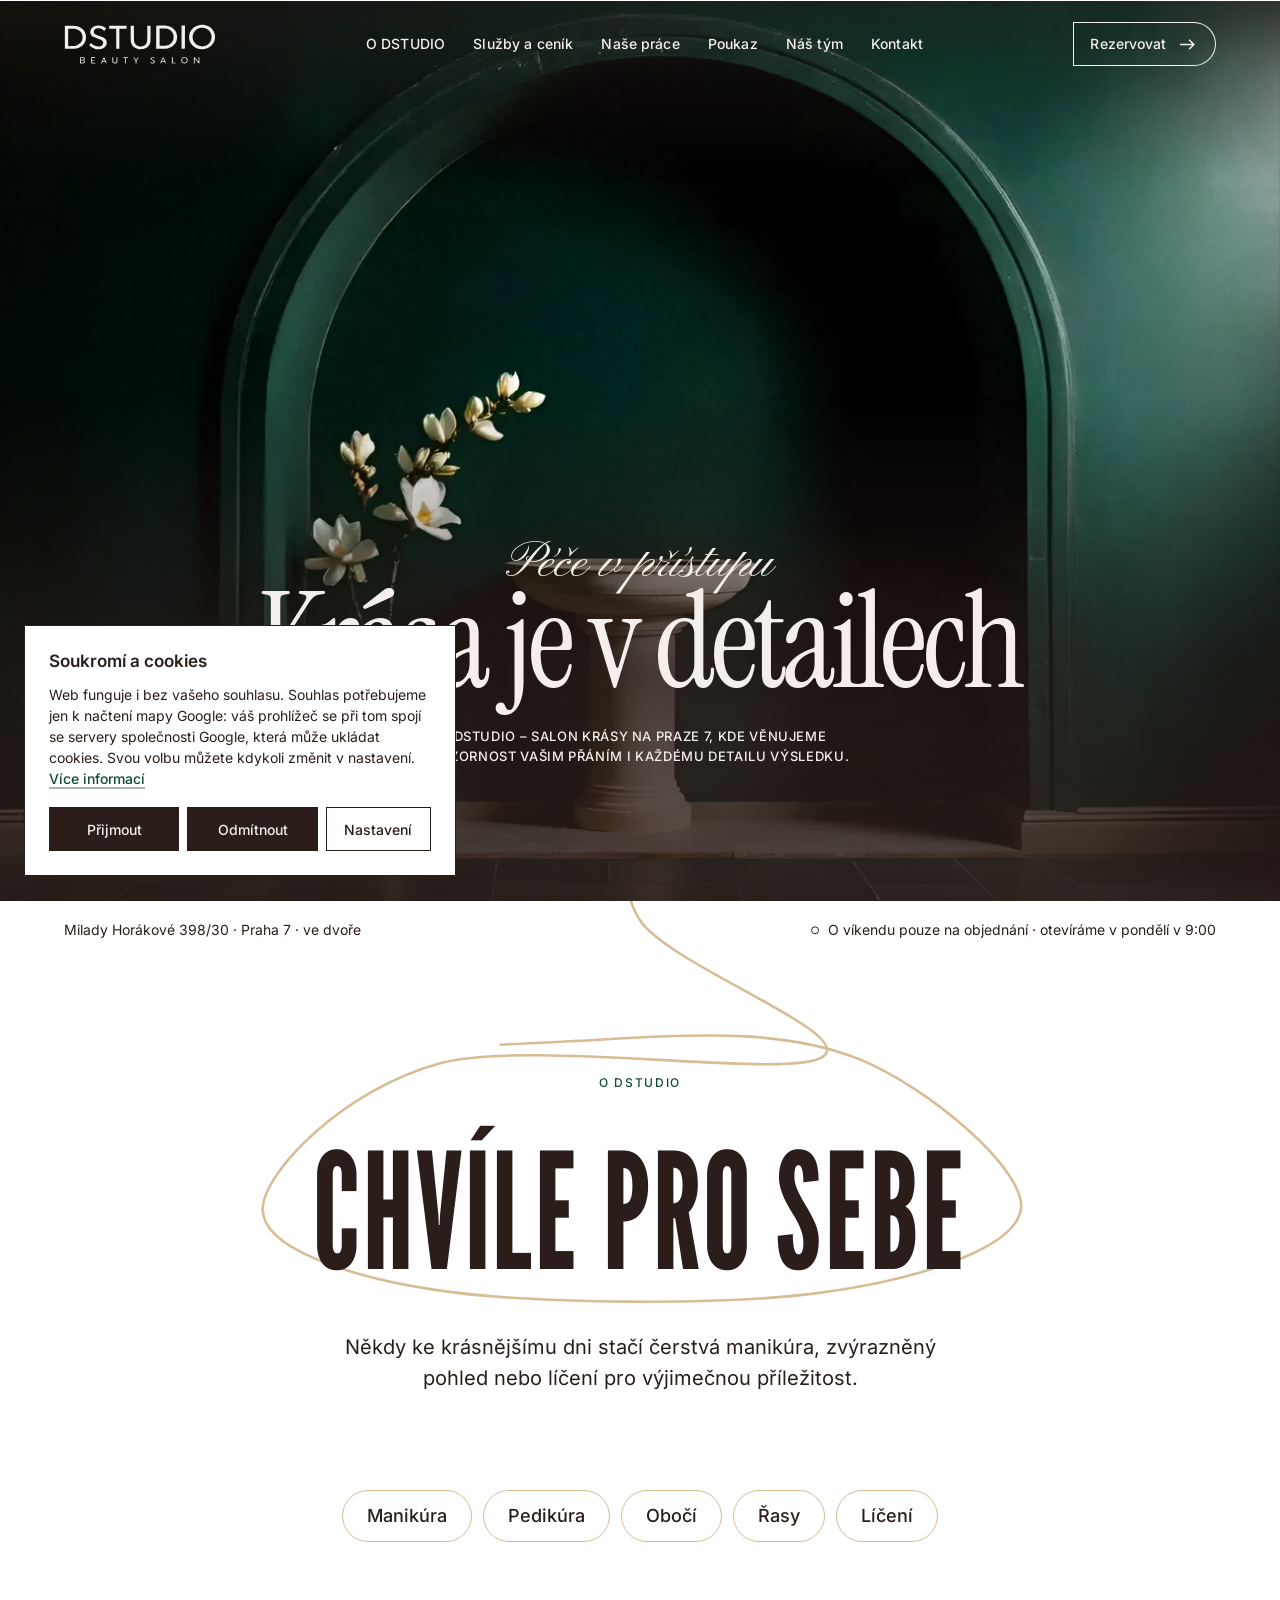
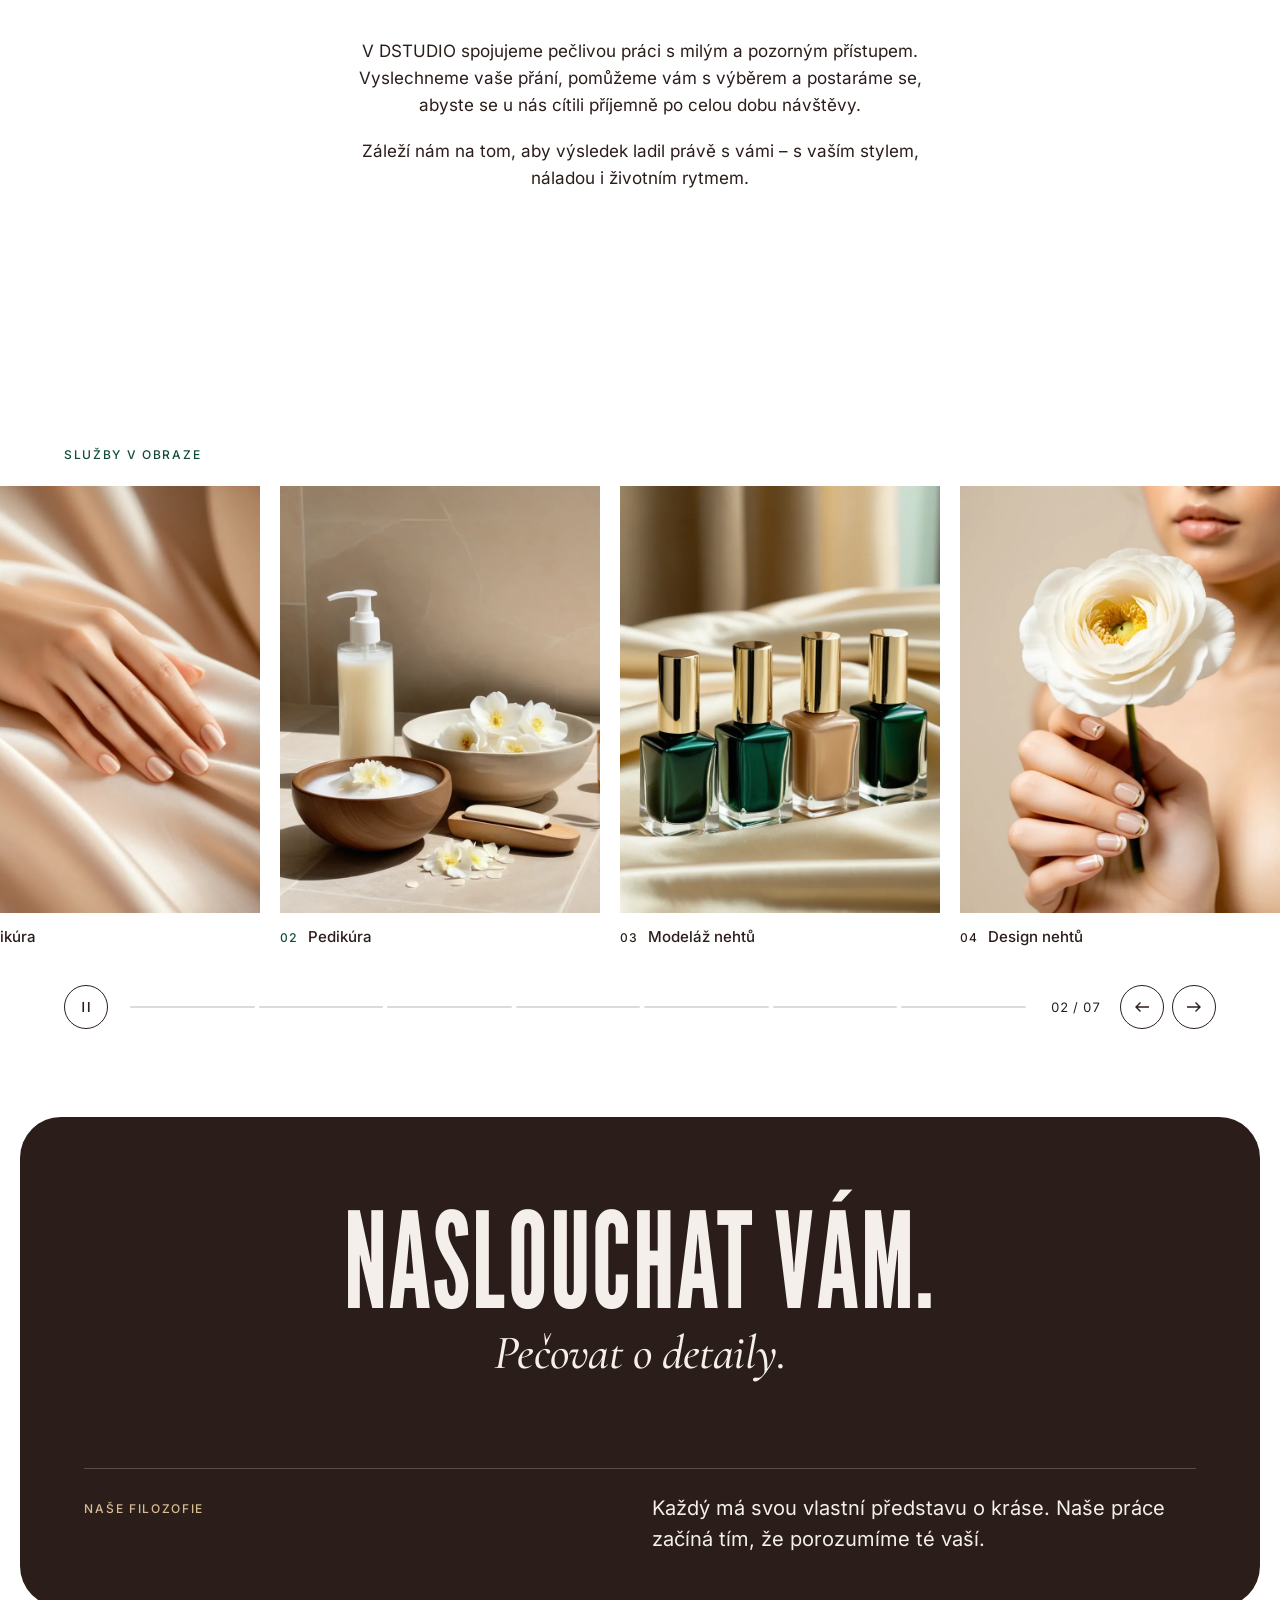
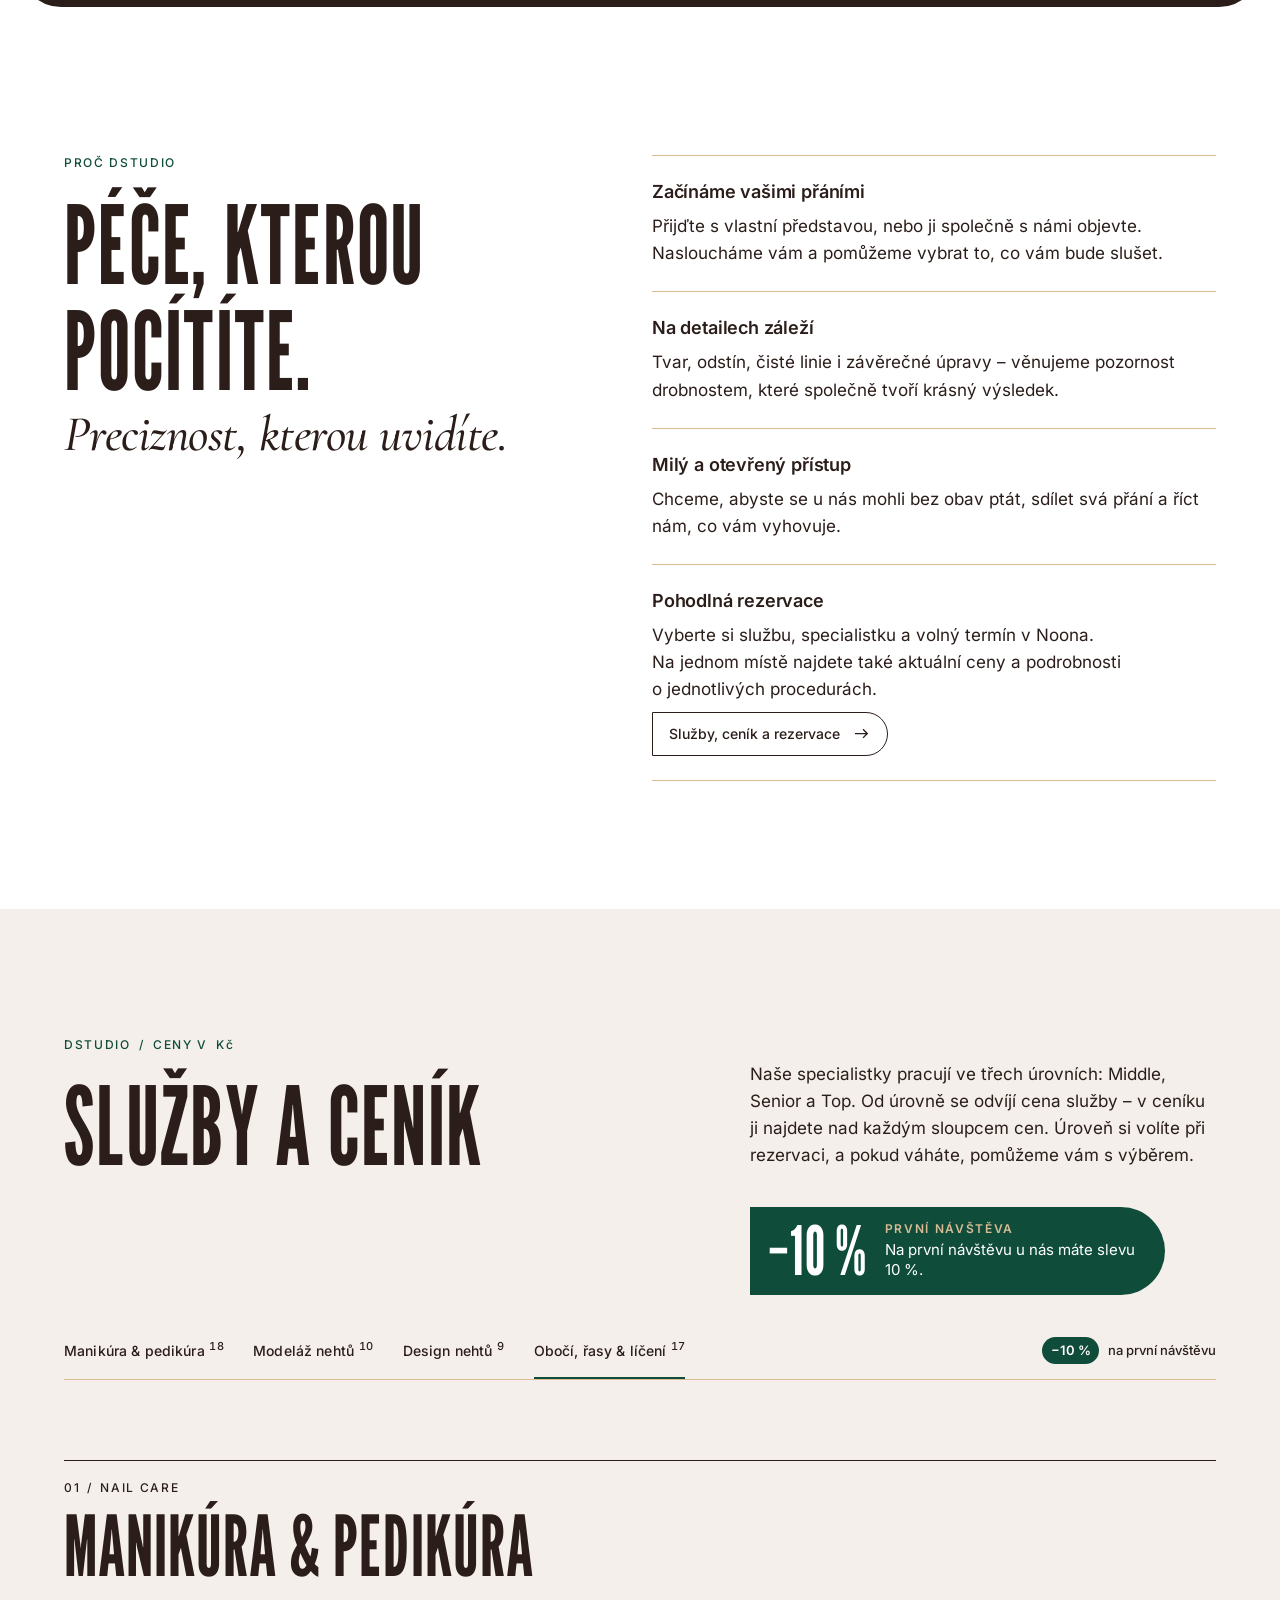
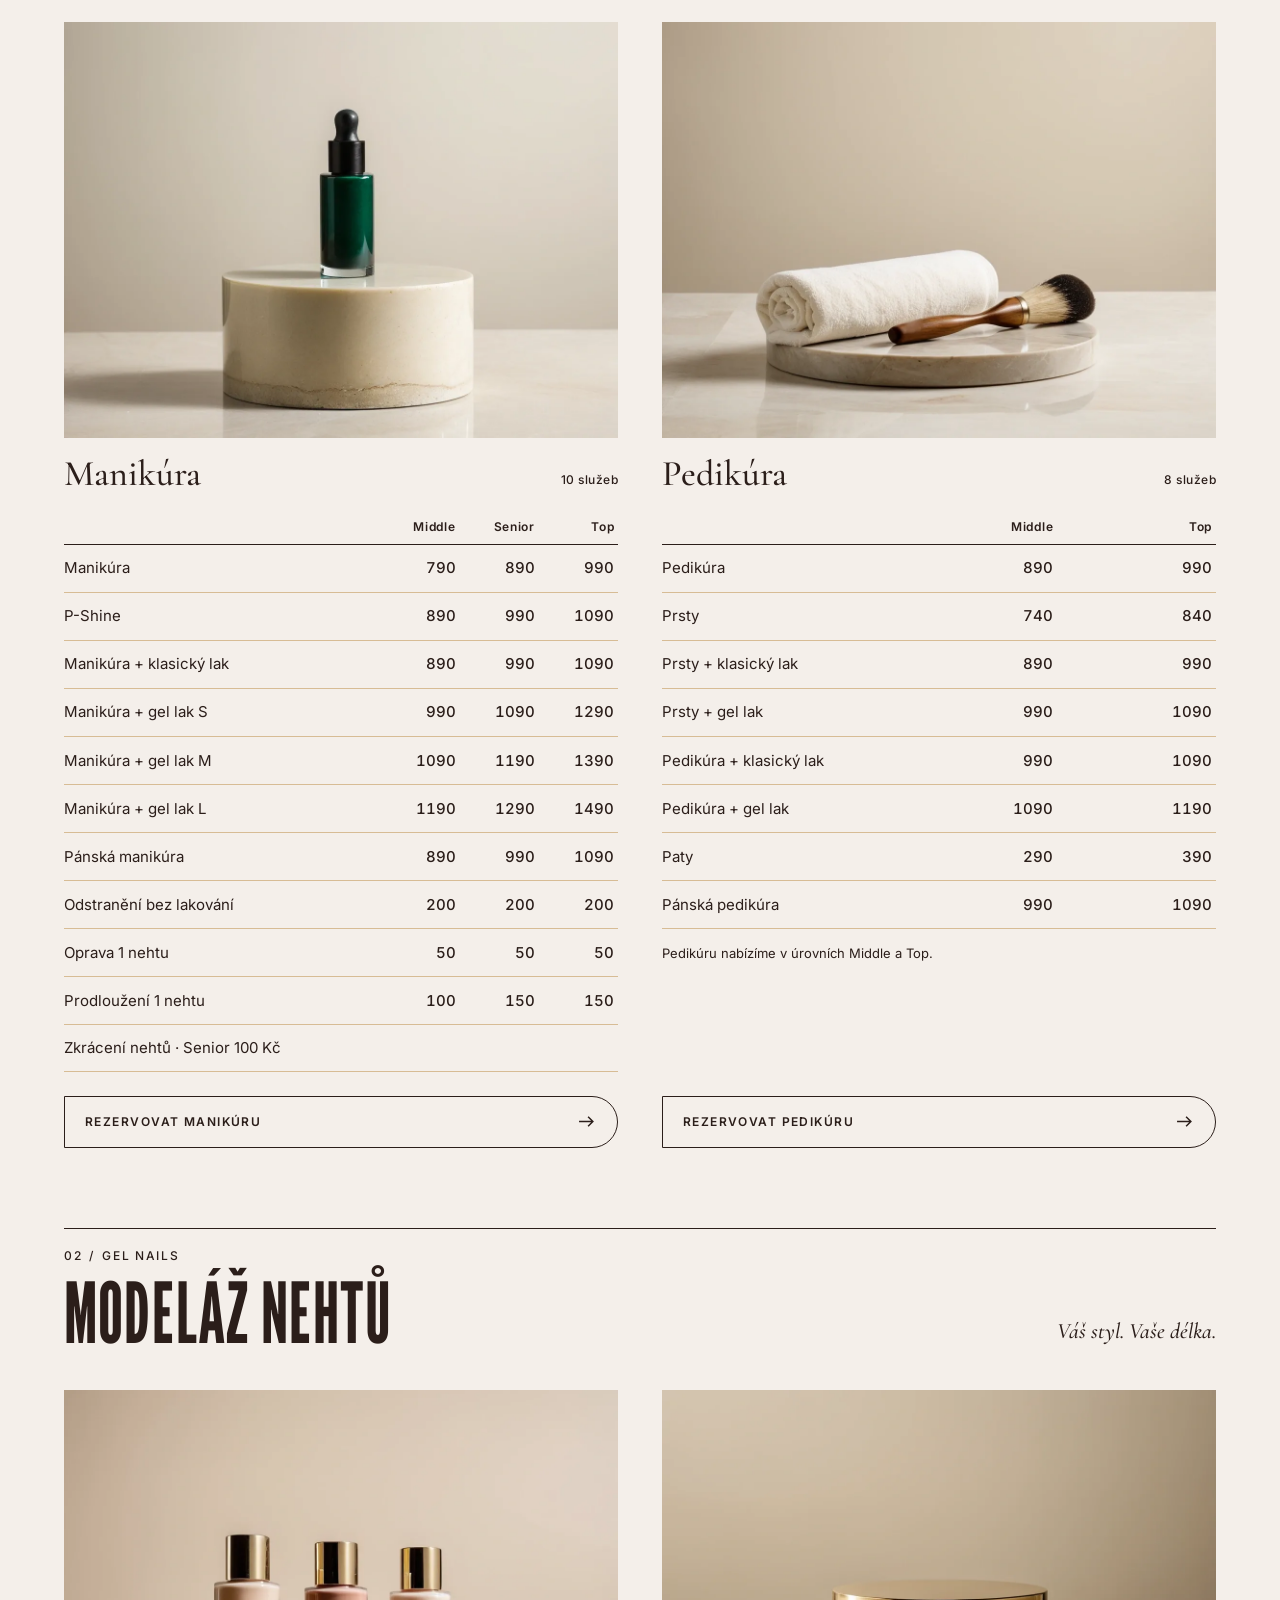
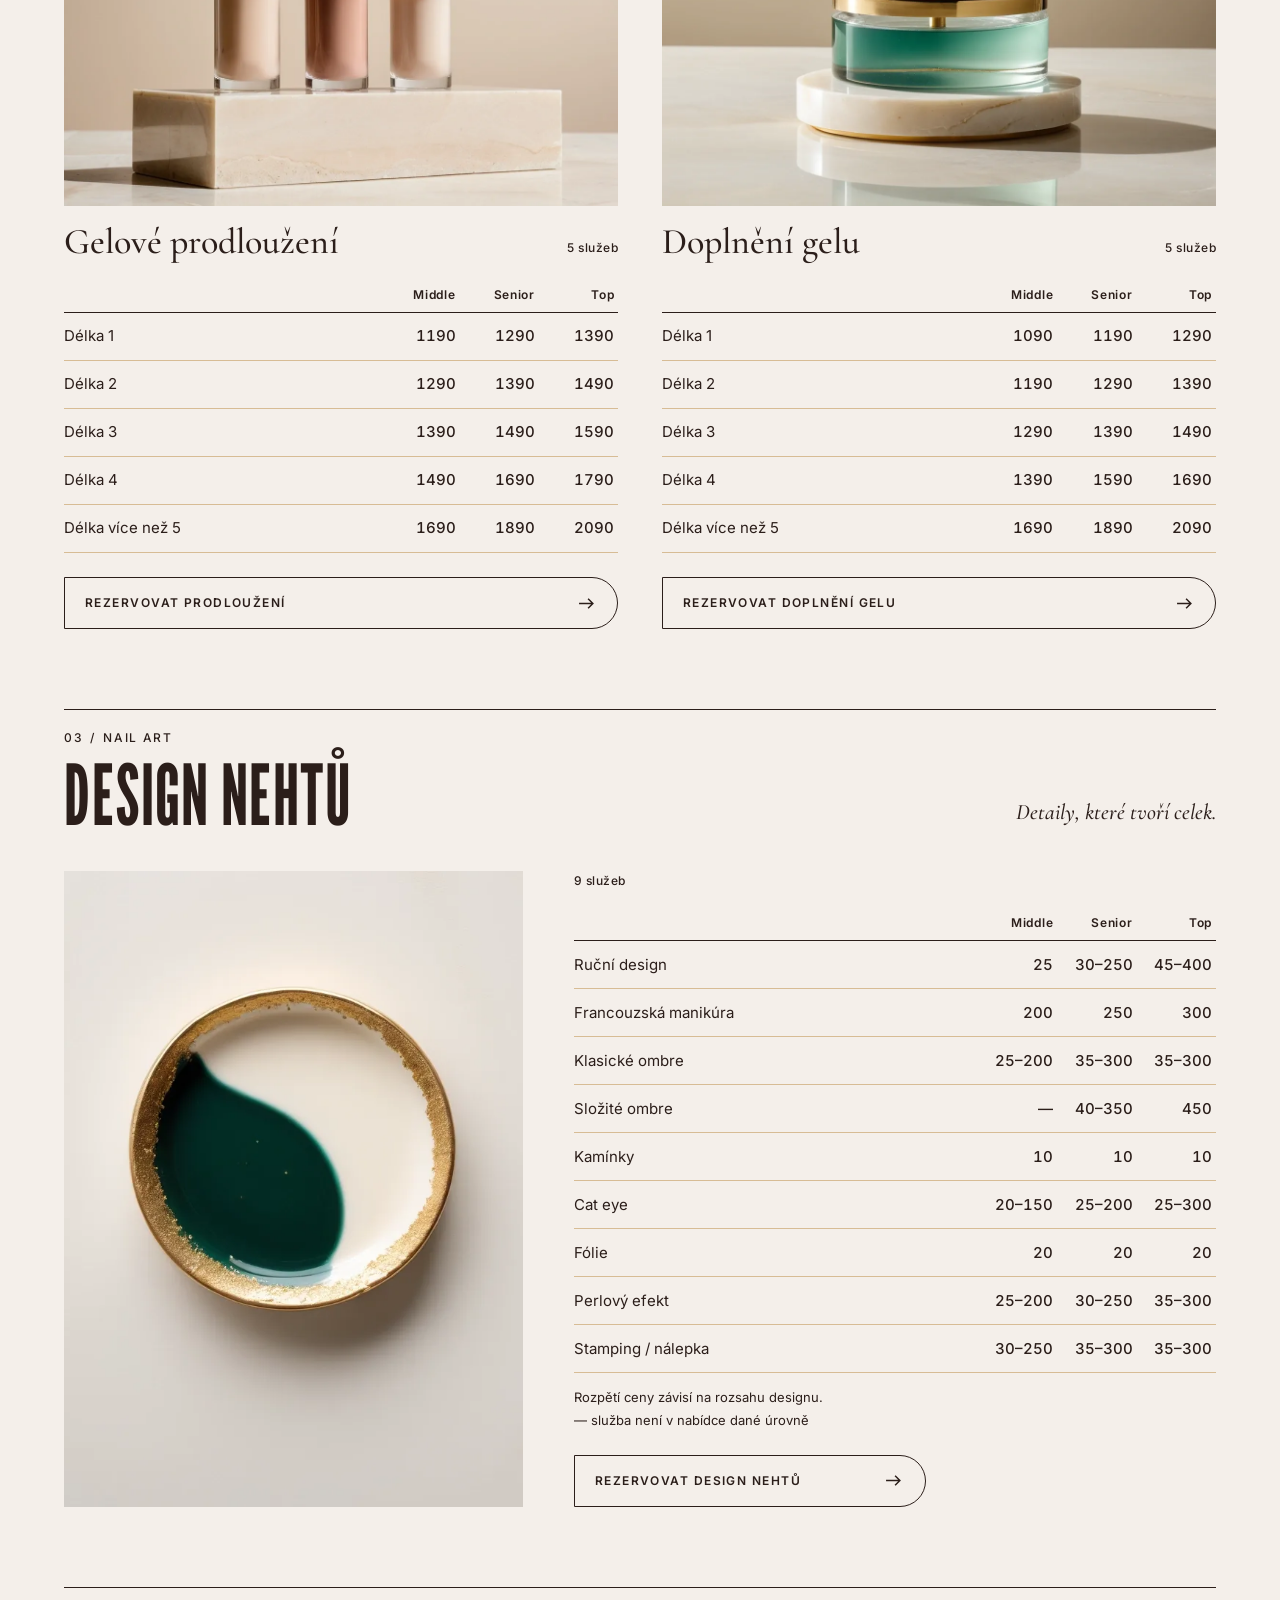
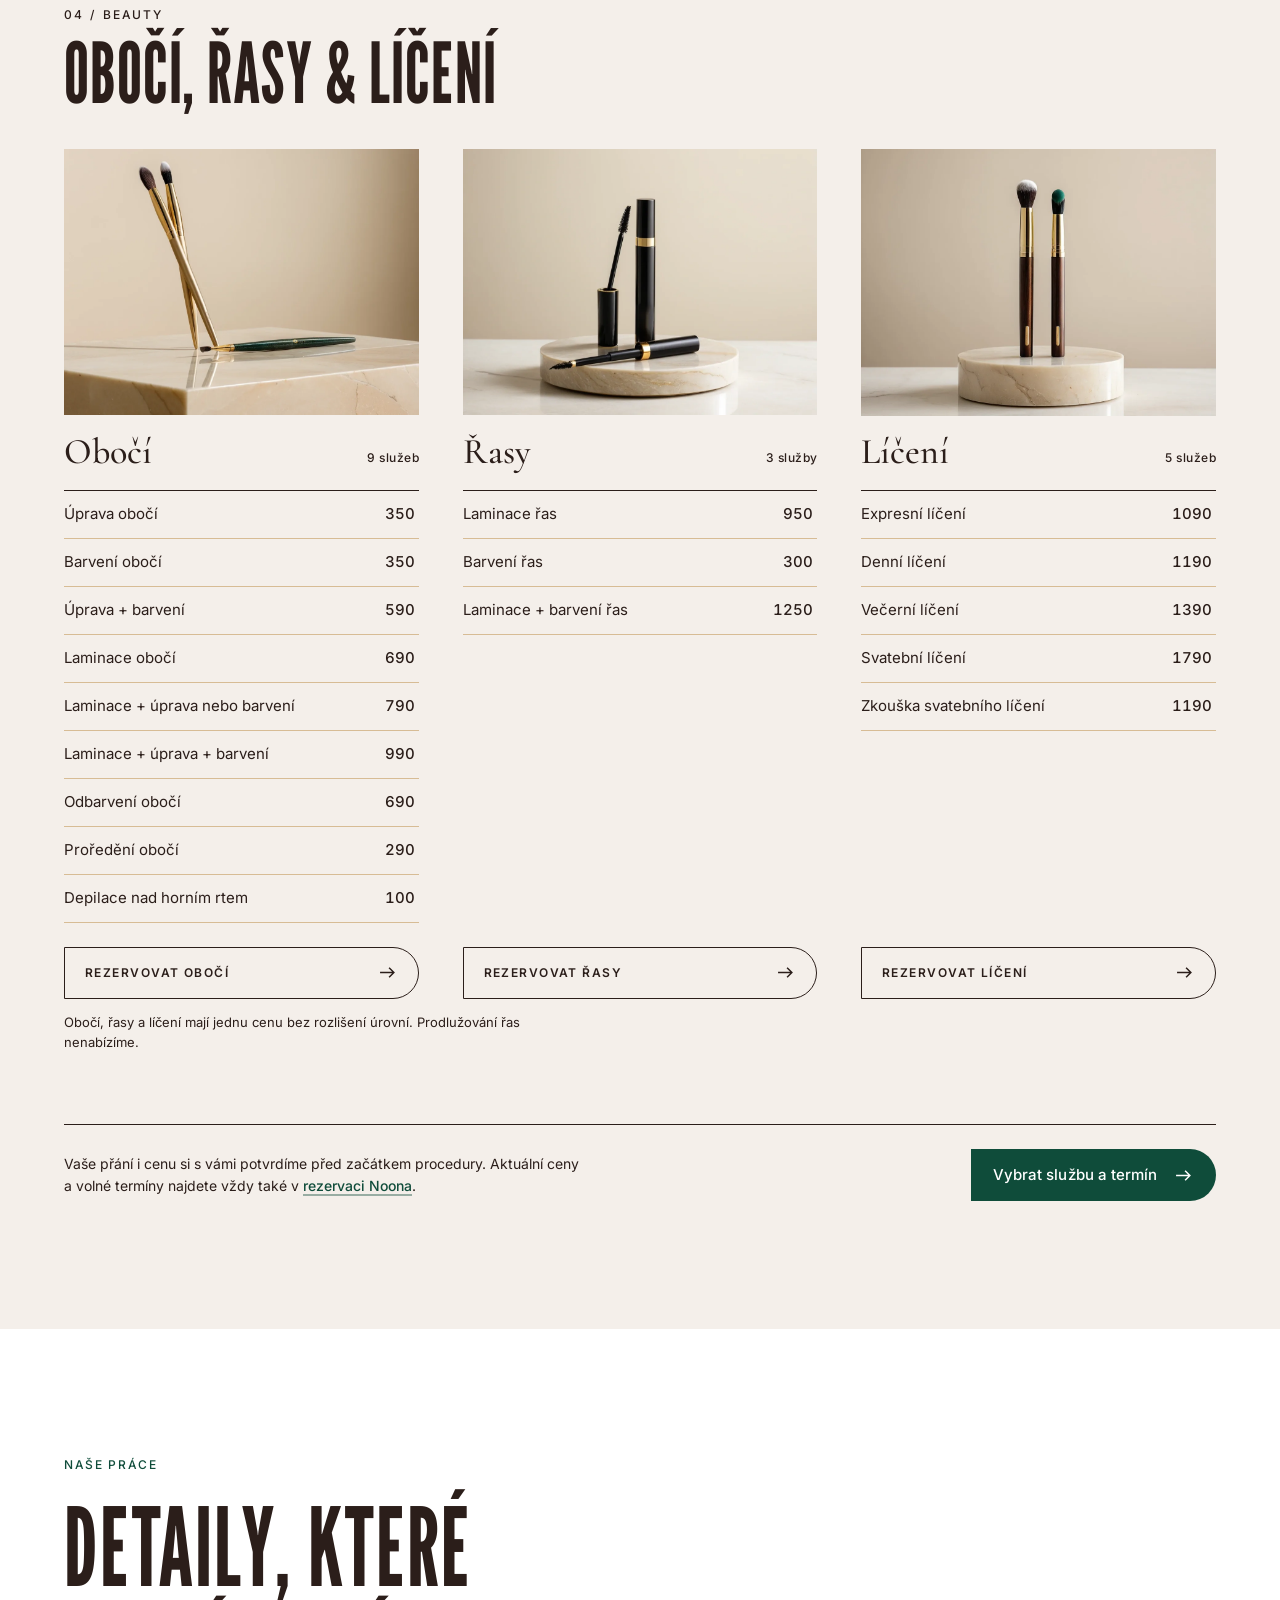
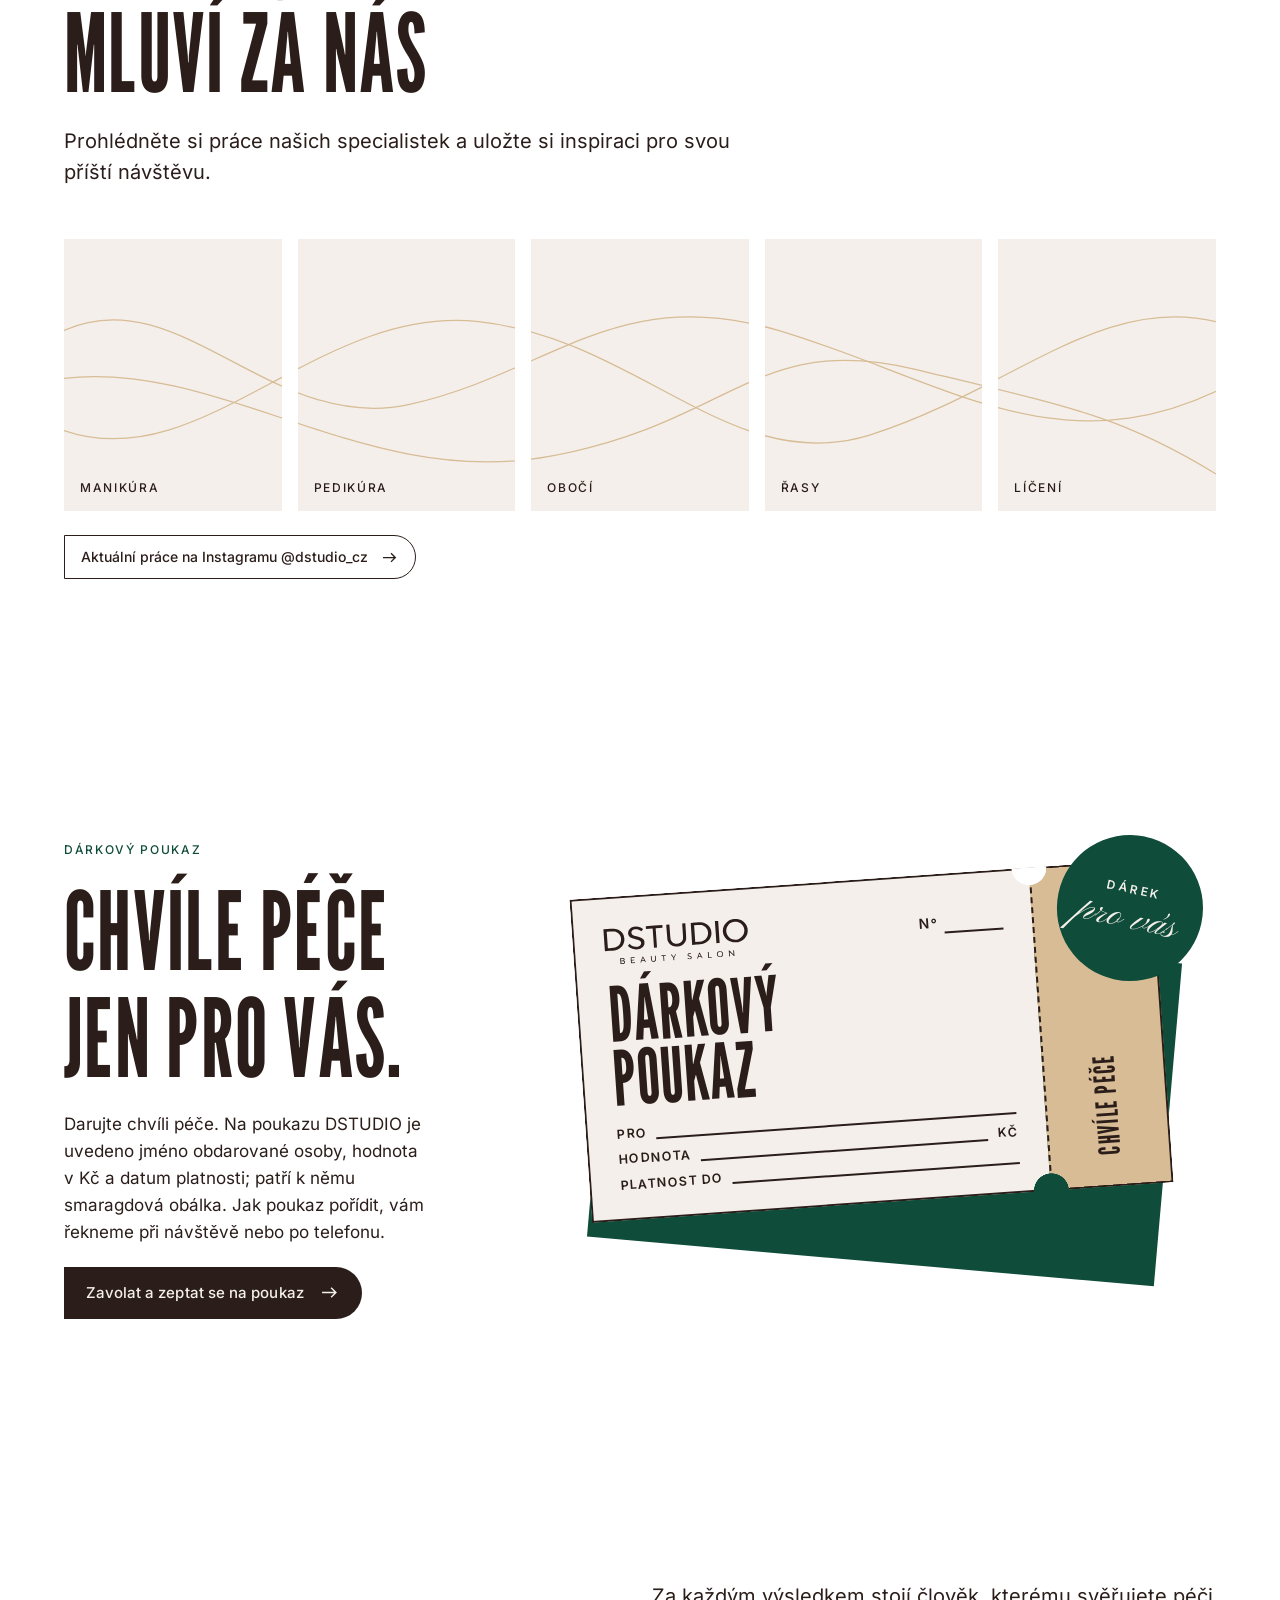
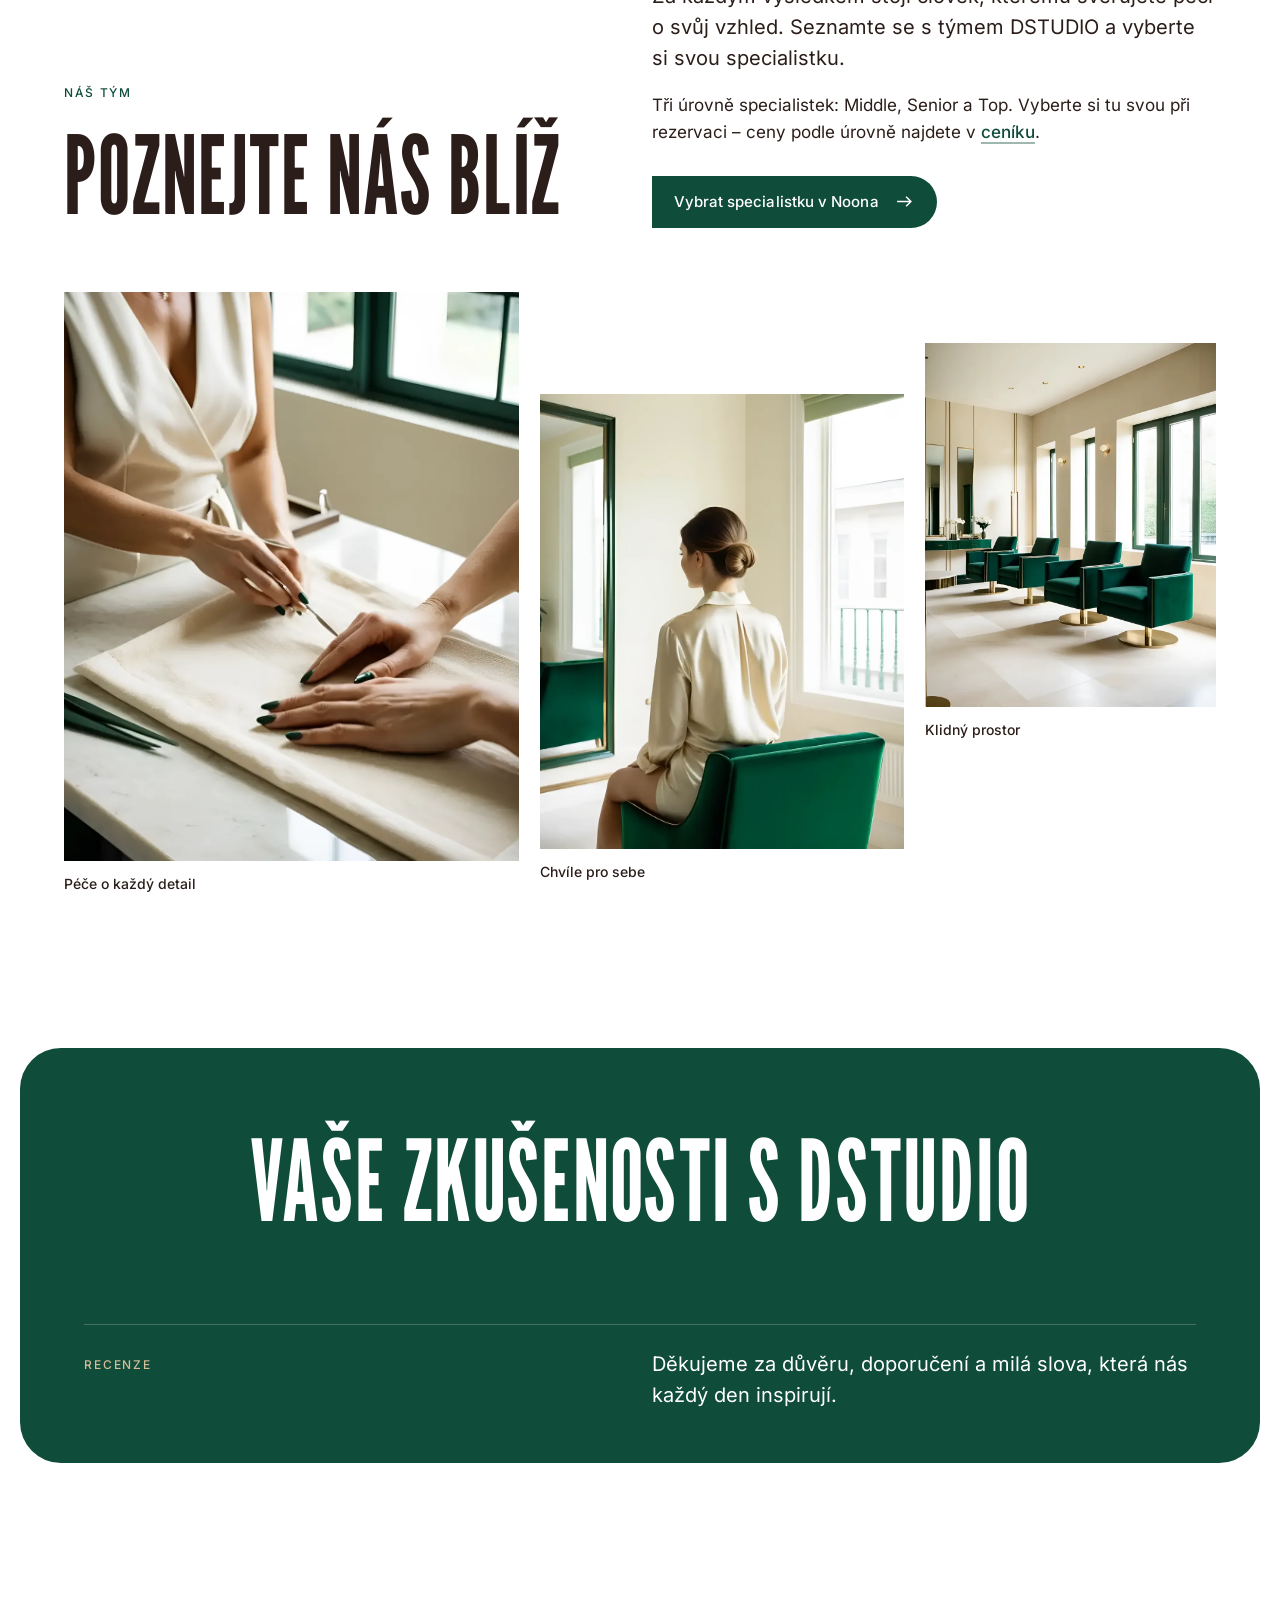
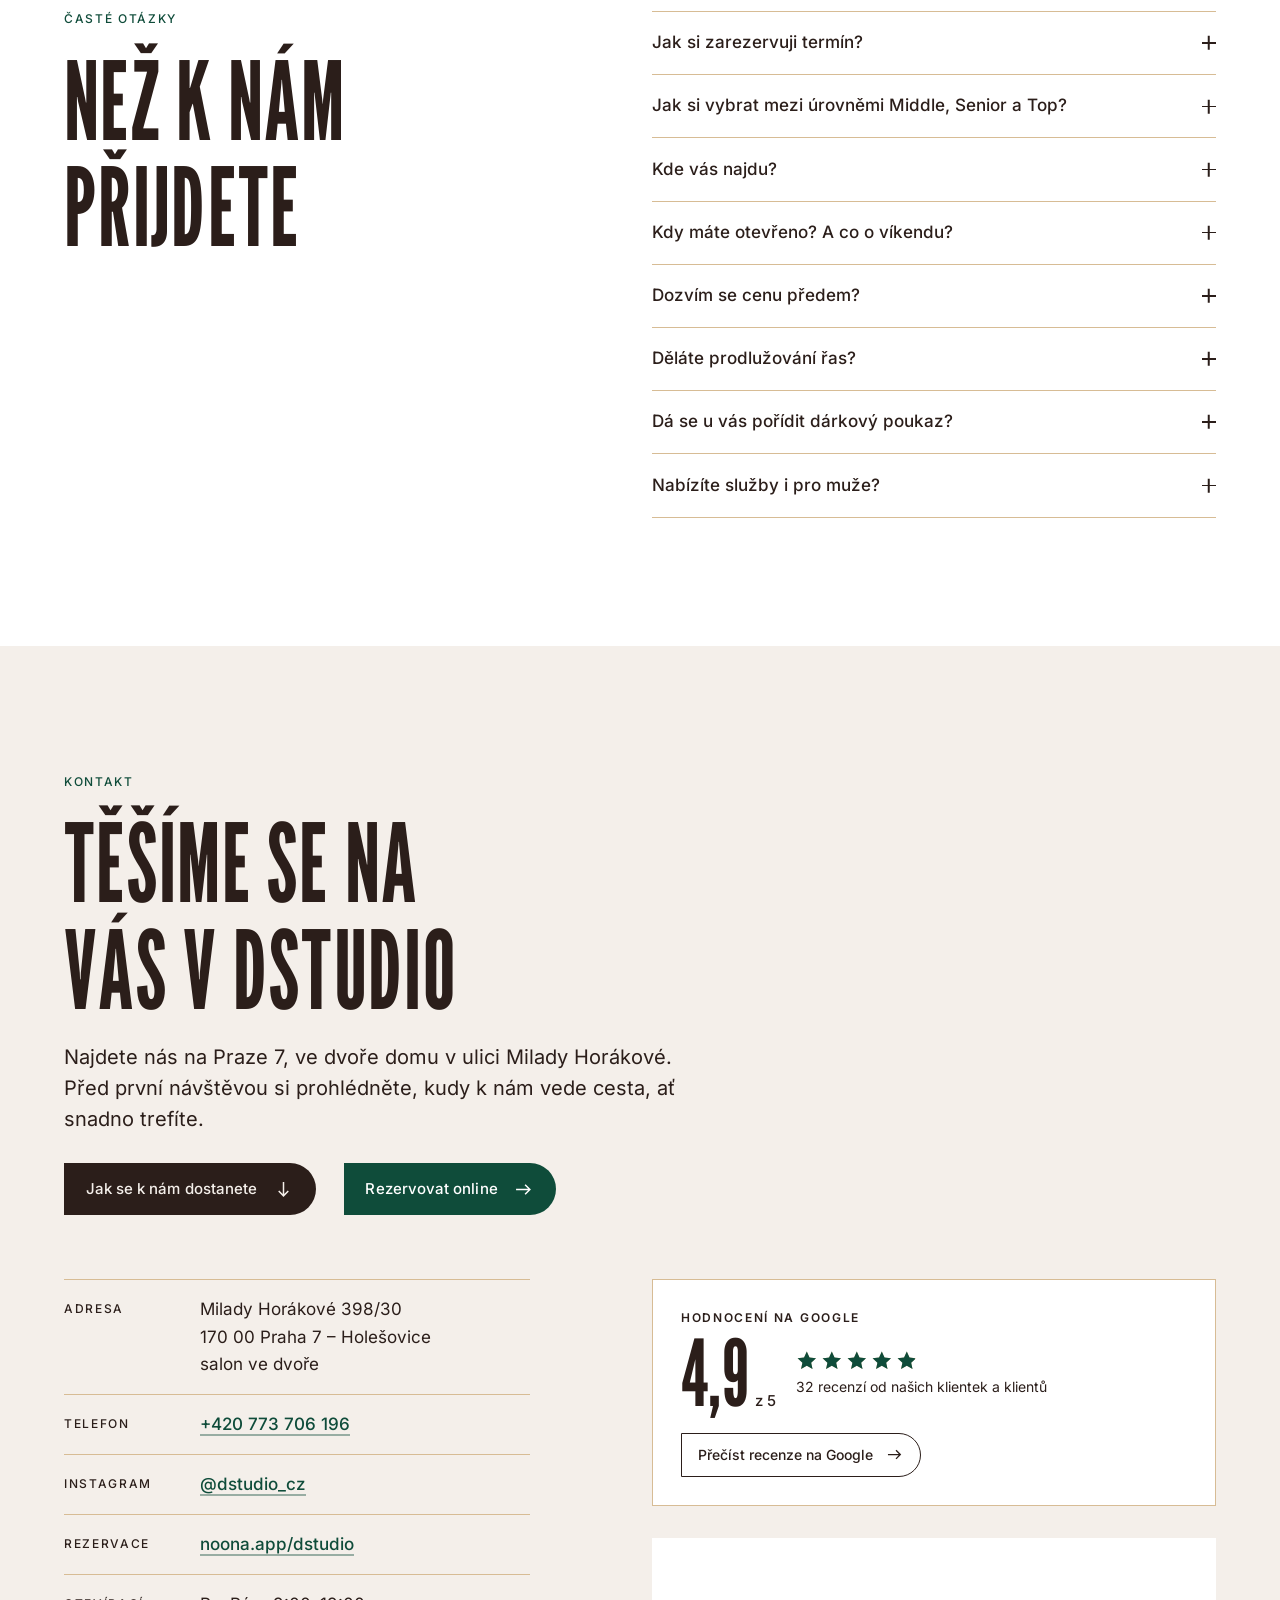
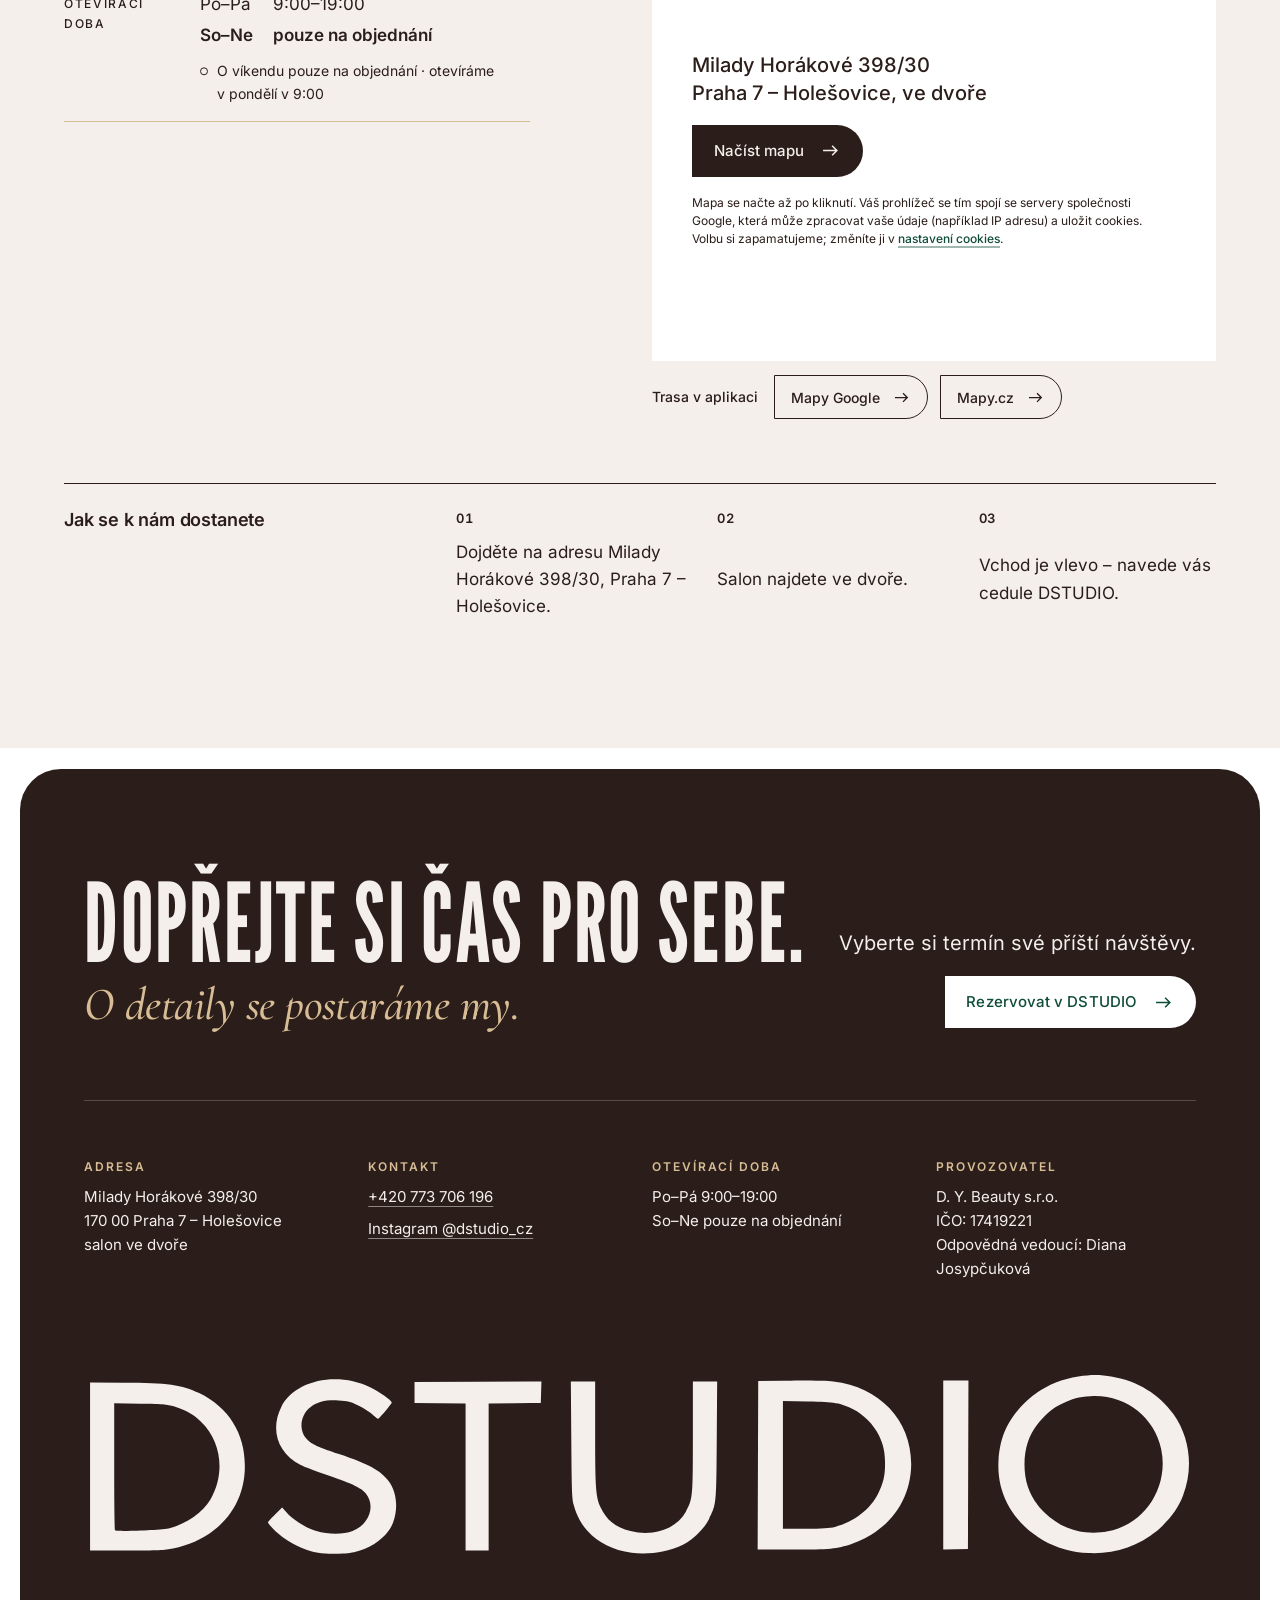
==== commit 4e6bd0a6: "Services in pictures: full carousel with autoplay, drag and swipe The row is now an endless carousel" ====
--- a/index.html
+++ b/index.html
@@ -78,6 +78,8 @@
 <svg class="sprite" aria-hidden="true" focusable="false">
   <symbol id="logo" viewBox="203.695 253.379 552.514 146.363"><path fill-rule="evenodd" d="M 262.390625 385.476562 L 262.390625 374.28125 L 267.992188 374.292969 C 275.054688 374.308594 277.769531 375.328125 278.765625 378.355469 C 279.542969 380.703125 278.773438 383.234375 277.003906 384.183594 C 275.976562 384.730469 276.003906 384.808594 277.53125 385.734375 C 281.855469 388.367188 280.683594 394.691406 275.609375 396.101562 C 274.496094 396.410156 271.070312 396.664062 267.992188 396.667969 L 262.390625 396.667969 Z M 276.042969 392.847656 C 277.472656 391.417969 277.445312 388.929688 275.988281 387.605469 C 275.097656 386.800781 273.808594 386.527344 270.253906 386.375 L 265.667969 386.179688 L 265.667969 393.941406 L 270.3125 393.941406 C 274.226562 393.941406 275.125 393.769531 276.042969 392.847656 Z M 274.703125 382.769531 C 276.328125 381.144531 276.414062 379.566406 274.949219 378.105469 C 274.054688 377.207031 273.132812 377.011719 269.761719 377.011719 L 265.667969 377.011719 L 265.667969 384.109375 L 269.515625 384.109375 C 272.871094 384.109375 273.535156 383.9375 274.703125 382.769531 Z M 302.5 395.972656 C 302.351562 395.585938 302.296875 390.609375 302.378906 384.914062 L 302.527344 374.554688 L 310.039062 374.402344 L 317.542969 374.25 L 317.542969 377.011719 L 305.53125 377.011719 L 305.53125 384.109375 L 310.445312 384.109375 C 314.996094 384.109375 315.359375 384.191406 315.359375 385.203125 C 315.359375 386.214844 314.996094 386.292969 310.445312 386.292969 L 305.53125 386.292969 L 305.53125 393.941406 L 317.542969 393.941406 L 317.542969 396.667969 L 310.15625 396.667969 C 304.652344 396.667969 302.699219 396.492188 302.5 395.972656 Z M 338.292969 396.164062 C 338.292969 395.847656 340.371094 390.855469 342.90625 385.070312 C 349.074219 371.003906 348.6875 371.03125 354.191406 384.242188 C 359.621094 397.277344 359.449219 396.667969 357.710938 396.667969 C 356.527344 396.667969 356.089844 396.1875 354.972656 393.667969 L 353.644531 390.664062 L 343.484375 390.664062 L 342.320312 393.53125 C 341.382812 395.847656 340.882812 396.429688 339.726562 396.570312 C 338.941406 396.664062 338.292969 396.484375 338.292969 396.164062 Z M 352.492188 387.769531 C 352.492188 387.679688 351.644531 385.535156 350.609375 383.003906 L 348.722656 378.394531 L 347.921875 380.296875 C 347.480469 381.34375 346.609375 383.386719 345.984375 384.839844 C 345.359375 386.289062 344.847656 387.578125 344.847656 387.707031 C 344.847656 387.832031 346.566406 387.929688 348.671875 387.929688 C 350.773438 387.929688 352.492188 387.859375 352.492188 387.769531 Z M 383.179688 395.5625 C 380.039062 393.648438 379.277344 391.015625 379.265625 382.027344 L 379.25 374.207031 L 382.253906 374.554688 L 382.527344 382.871094 C 382.796875 391.074219 382.820312 391.207031 384.3125 392.699219 C 385.5625 393.945312 386.308594 394.214844 388.535156 394.214844 C 390.761719 394.214844 391.507812 393.945312 392.753906 392.699219 C 394.246094 391.207031 394.269531 391.074219 394.539062 382.871094 L 394.8125 374.554688 L 396.363281 374.375 L 397.914062 374.199219 L 397.726562 382.839844 C 397.558594 390.855469 397.453125 391.613281 396.273438 393.265625 C 394.476562 395.78125 392.429688 396.667969 388.421875 396.667969 C 385.9375 396.667969 384.484375 396.359375 383.179688 395.5625 Z M 426.210938 386.878906 L 426.210938 377.011719 L 422.351562 377.011719 C 418.660156 377.011719 418.5 376.957031 418.667969 375.78125 C 418.835938 374.574219 418.980469 374.550781 427.714844 374.402344 L 436.585938 374.253906 L 436.585938 375.609375 C 436.585938 376.898438 436.417969 376.96875 432.902344 377.121094 L 429.214844 377.285156 L 429.113281 396.394531 L 427.660156 396.570312 L 426.210938 396.742188 Z M 463.890625 391.890625 L 463.890625 387.105469 L 459.796875 380.976562 C 457.542969 377.605469 455.699219 374.71875 455.699219 374.5625 C 455.699219 374.40625 456.417969 374.28125 457.296875 374.28125 C 458.710938 374.28125 459.246094 374.835938 462.007812 379.195312 C 463.722656 381.898438 465.320312 384.109375 465.558594 384.109375 C 465.796875 384.109375 467.394531 381.898438 469.105469 379.195312 C 471.847656 374.871094 472.410156 374.28125 473.792969 374.28125 C 474.652344 374.28125 475.359375 374.386719 475.359375 374.519531 C 475.359375 374.652344 473.515625 377.492188 471.261719 380.832031 L 467.167969 386.90625 L 467.167969 396.667969 L 463.890625 396.667969 Z M 520.957031 395.808594 C 518.257812 394.402344 517.316406 393.339844 518.019531 392.492188 C 518.859375 391.480469 519.238281 391.550781 521.554688 393.121094 C 526.398438 396.40625 533.128906 392.898438 529.886719 388.773438 C 529.289062 388.015625 527.375 386.976562 525.300781 386.285156 C 520.339844 384.632812 518.496094 382.984375 518.496094 380.1875 C 518.496094 378.421875 518.859375 377.632812 520.351562 376.136719 C 522.074219 374.414062 522.460938 374.28125 525.679688 374.28125 C 528.171875 374.285156 529.644531 374.589844 530.921875 375.367188 C 532.832031 376.53125 533.039062 376.996094 532.078125 377.957031 C 531.617188 378.414062 530.957031 378.304688 529.492188 377.519531 C 527.304688 376.347656 525.796875 376.207031 523.753906 376.984375 C 521.660156 377.78125 520.949219 379.511719 522.039062 381.171875 C 522.53125 381.921875 523.222656 382.632812 523.578125 382.757812 C 531.4375 385.46875 533.789062 387.164062 533.789062 390.101562 C 533.789062 392.46875 532.429688 394.859375 530.53125 395.839844 C 528.4375 396.925781 523.058594 396.90625 520.957031 395.808594 Z M 553.992188 396.121094 C 553.992188 395.46875 560.742188 379.320312 562.273438 376.292969 C 564.203125 372.496094 565.011719 373.375 569.800781 384.445312 C 575.320312 397.21875 575.164062 396.667969 573.382812 396.667969 C 572.171875 396.667969 571.746094 396.203125 570.621094 393.667969 L 569.292969 390.664062 L 559.109375 390.664062 L 557.863281 393.667969 C 556.839844 396.128906 556.382812 396.667969 555.304688 396.667969 C 554.582031 396.667969 553.992188 396.421875 553.992188 396.121094 Z M 568.097656 387.523438 C 568 387.292969 567.179688 385.332031 566.277344 383.15625 C 565.378906 380.988281 564.5 379.207031 564.332031 379.199219 C 564.003906 379.195312 560.542969 386.808594 560.542969 387.523438 C 560.542969 387.746094 562.285156 387.929688 564.414062 387.929688 C 566.539062 387.929688 568.199219 387.746094 568.097656 387.523438 Z M 596.039062 385.492188 L 596.039062 374.28125 L 599.3125 374.28125 L 599.3125 393.902344 L 604.914062 394.058594 C 610.09375 394.199219 610.507812 394.292969 610.507812 395.304688 C 610.507812 396.332031 610.097656 396.40625 603.273438 396.550781 L 596.039062 396.703125 Z M 635.679688 395.429688 C 634.507812 394.761719 632.796875 393.277344 631.875 392.132812 C 630.453125 390.367188 630.167969 389.5 629.992188 386.347656 C 629.691406 381.050781 631.613281 377.578125 636.125 375.265625 C 637.832031 374.390625 639.054688 374.210938 642.234375 374.371094 C 645.589844 374.539062 646.574219 374.828125 648.558594 376.222656 C 651.835938 378.527344 653.355469 381.414062 653.367188 385.359375 C 653.386719 392.386719 648.78125 396.683594 641.242188 396.660156 C 638.707031 396.65625 637.257812 396.335938 635.679688 395.429688 Z M 645.539062 393.355469 C 648.664062 391.839844 650.335938 389.089844 650.320312 385.492188 C 650.292969 380.769531 647.636719 377.527344 643.085938 376.671875 C 638.984375 375.894531 634.28125 378.90625 633.171875 383.011719 C 631.699219 388.484375 636.046875 394.390625 641.597656 394.464844 C 642.480469 394.476562 644.253906 393.976562 645.539062 393.355469 Z M 675.765625 385.476562 L 675.765625 374.28125 L 677.070312 374.28125 C 678.066406 374.28125 679.65625 375.796875 683.761719 380.664062 C 686.722656 384.175781 689.9375 387.925781 690.902344 388.992188 L 692.664062 390.9375 L 692.675781 382.574219 L 692.691406 374.207031 L 695.695312 374.554688 L 695.992188 396.667969 L 694.648438 396.667969 C 693.578125 396.667969 691.890625 394.960938 686.414062 388.34375 C 682.625 383.761719 679.351562 379.953125 679.144531 379.875 C 678.9375 379.800781 678.84375 383.550781 678.929688 388.203125 L 679.09375 396.667969 L 675.765625 396.667969 Z M 320.144531 344.773438 C 314.355469 343.800781 308.527344 341.289062 303.066406 337.421875 C 299.871094 335.15625 295.15625 330.515625 295.15625 329.636719 C 295.15625 329.394531 296.746094 327.625 298.6875 325.699219 L 302.214844 322.203125 L 304.441406 324.734375 C 307.519531 328.230469 313.214844 331.878906 318.386719 333.667969 C 324.222656 335.6875 332.53125 335.808594 337.28125 333.949219 C 345.621094 330.691406 348.835938 321.367188 343.75 315.199219 C 341.496094 312.464844 337.164062 310.382812 325.296875 306.332031 C 319.5 304.351562 313.265625 301.980469 311.441406 301.058594 C 300.097656 295.335938 296.160156 283.699219 301.722656 272.34375 C 308.234375 259.050781 329.503906 254.390625 346.214844 262.597656 C 350.539062 264.722656 356.289062 268.75 356.75 269.976562 C 356.914062 270.410156 350.457031 278.171875 349.933594 278.171875 C 349.78125 278.171875 348.527344 277.179688 347.144531 275.964844 C 345.765625 274.746094 342.601562 272.742188 340.113281 271.511719 C 335.960938 269.453125 335.152344 269.25 330.21875 269.011719 C 323.925781 268.710938 320.101562 269.585938 316.570312 272.144531 C 310.617188 276.457031 310.191406 285.328125 315.734375 289.429688 C 318.417969 291.410156 320.746094 292.402344 330.484375 295.699219 C 345.457031 300.769531 351.136719 303.847656 355.140625 309.070312 C 359.152344 314.304688 360.066406 322.621094 357.40625 329.675781 C 354.808594 336.570312 347.0625 342.449219 337.914062 344.472656 C 333.765625 345.386719 324.707031 345.542969 320.144531 344.773438 Z M 476.007812 344.789062 C 461.007812 342.691406 450.679688 334.078125 447.164062 320.738281 C 446.363281 317.699219 446.207031 313.285156 446.015625 288.410156 L 445.792969 259.609375 L 457.882812 259.609375 L 457.882812 284.960938 C 457.882812 312.617188 458.203125 317.046875 460.566406 322.15625 C 463.519531 328.550781 467.941406 332.058594 475.410156 333.949219 C 486.851562 336.84375 498.339844 332.832031 503 324.316406 C 506.425781 318.050781 506.484375 317.429688 506.484375 287.066406 L 506.484375 259.609375 L 518.558594 259.609375 L 518.355469 288.960938 C 518.136719 321.214844 518.207031 320.46875 514.609375 327.84375 C 512.296875 332.574219 506.402344 338.433594 501.570312 340.800781 C 494.320312 344.347656 484.175781 345.929688 476.007812 344.789062 Z M 703.339844 344.9375 C 695.058594 344.550781 687.042969 342.285156 680.597656 338.511719 C 665.542969 329.699219 657.523438 315.351562 658.472656 298.933594 C 659.183594 286.644531 663.453125 277.691406 672.71875 269.035156 C 679.339844 262.851562 688.394531 258.613281 698.152344 257.125 C 704.84375 256.105469 708.773438 256.128906 715.121094 257.207031 C 727.546875 259.316406 738.476562 266.003906 745.425781 275.738281 C 753.710938 287.351562 755.515625 302.75 750.195312 316.425781 C 747.976562 322.136719 745.125 326.300781 739.929688 331.414062 C 730.496094 340.699219 717.261719 345.59375 703.339844 344.9375 Z M 715.355469 333.527344 C 732.339844 329.160156 743.148438 311.027344 739.382812 293.238281 C 735.925781 276.914062 721.003906 265.75 704.230469 266.945312 C 698.097656 267.378906 695.441406 268.070312 690.035156 270.636719 C 686.46875 272.328125 684.535156 273.726562 681.238281 276.992188 C 674.527344 283.644531 671.394531 291.234375 671.394531 300.835938 C 671.394531 310.382812 674.535156 318.011719 681.175781 324.613281 C 690.234375 333.617188 702.542969 336.828125 715.355469 333.527344 Z M 206.695312 301.929688 L 206.695312 260.152344 L 222.9375 260.15625 C 245.441406 260.164062 252.214844 261.089844 260.960938 265.363281 C 275.65625 272.550781 283.671875 285.371094 283.6875 301.703125 C 283.699219 322.25 269.820312 338.152344 247.929688 342.671875 C 243.710938 343.542969 240.40625 343.6875 224.847656 343.695312 L 206.695312 343.699219 Z M 246.285156 332.574219 C 254.769531 330.25 262.898438 324.539062 266.488281 318.375 C 273.996094 305.488281 272.136719 289.511719 261.992188 279.714844 C 257.976562 275.835938 254.941406 274.066406 249.015625 272.140625 C 245.578125 271.023438 243.847656 270.875 231.949219 270.65625 L 218.707031 270.417969 L 218.707031 301.78125 C 218.707031 319.03125 218.890625 333.332031 219.117188 333.5625 C 219.910156 334.371094 242.757812 333.539062 246.285156 332.574219 Z M 393.449219 307.125 L 393.449219 270.550781 L 380.753906 270.402344 L 368.054688 270.253906 L 368.054688 259.878906 L 399.613281 259.71875 L 431.167969 259.550781 L 431.007812 264.90625 L 430.855469 270.253906 L 417.886719 270.402344 L 404.914062 270.546875 L 404.914062 343.699219 L 393.449219 343.699219 Z M 538.835938 301.246094 L 538.976562 259.332031 L 555.082031 259.171875 C 564.097656 259.078125 573.425781 259.261719 576.257812 259.585938 C 600.296875 262.335938 616.261719 280.242188 614.976562 303.019531 C 613.996094 320.367188 602.722656 334.597656 585.390625 340.367188 C 577.925781 342.851562 574.8125 343.144531 556.035156 343.148438 L 538.695312 343.15625 Z M 577.121094 331.921875 C 586.667969 329.480469 594.960938 323.015625 598.753906 315.070312 C 601.253906 309.828125 602.046875 306.355469 602.046875 300.609375 C 602.046875 294.785156 601.28125 291.183594 599.03125 286.445312 C 596.535156 281.179688 591.21875 275.765625 586.167969 273.363281 C 579.648438 270.261719 577.242188 269.855469 563.683594 269.574219 L 551.261719 269.320312 L 551.261719 332.78125 L 562.511719 332.78125 C 570.960938 332.78125 574.601562 332.566406 577.121094 331.921875 Z M 630.988281 301.125 L 630.988281 259.058594 L 643.527344 259.058594 L 643.398438 300.972656 L 643.273438 342.882812 L 637.128906 343.039062 L 630.988281 343.191406 Z"/></symbol>
   <symbol id="i-arrow" viewBox="0 0 16 16"><path d="M1 8h13M9.5 3.5 14 8l-4.5 4.5" fill="none" stroke="currentColor" stroke-width="1.4"/></symbol>
+  <symbol id="i-pause" viewBox="0 0 16 16"><path d="M5.25 3v10M10.75 3v10" fill="none" stroke="currentColor" stroke-width="1.6"/></symbol>
+  <symbol id="i-play" viewBox="0 0 16 16"><path d="M4.75 2.9v10.2L13 8z" fill="none" stroke="currentColor" stroke-width="1.4" stroke-linejoin="round"/></symbol>
   <symbol id="i-star" viewBox="0 0 24 24"><path d="M12 1.8l3.05 6.6 7.2.8-5.37 4.87 1.5 7.1L12 17.6l-6.38 3.57 1.5-7.1L1.75 9.2l7.2-.8z"/></symbol>
   <symbol id="i-phone" viewBox="0 0 16 16"><rect x="4.25" y="1.25" width="7.5" height="13.5" rx="1.6" fill="none" stroke="currentColor" stroke-width="1.2"/><path d="M7 12.4h2" stroke="currentColor" stroke-width="1.2"/></symbol>
 </svg>
@@ -168,26 +170,46 @@
   </section>
 
   <!-- ============ SLUŽBY V OBRAZE ============ -->
-  <!-- Obyčejný carousel: řada snímků, která se posouvá do strany (prstem, kolečkem, šipkami
-       na klávesnici nebo tlačítky). Snímky jsou ilustrační; výměna = soubor stejného jména
-       v assets/img/glass/. -->
-  <section class="gallery" id="obrazem" aria-labelledby="gallery-heading">
+  <!-- Carousel: nekonečná řada snímků, která se každé 3 vteřiny sama posune o jeden snímek.
+       Ovládání: šipky pod řadou, šipky na klávesnici, tažení myší, přejetí prstem, přejetí
+       do strany na touchpadu a čárky pod řadou (skok na snímek). Zastaví se, když na něm
+       spočine myš, když je v něm fokus z klávesnice nebo když není vidět; první tlačítko ho
+       zastaví úplně. Bez JavaScriptu je to obyčejná řada posuvná do strany.
+       Snímky jsou ilustrační; výměna = soubor stejného jména v assets/img/glass/.
+       Nový snímek = další .gallery-item a k němu další .gallery-dot (a upravit „ze 7“ a „/ 07“). -->
+  <section class="gallery" id="obrazem" aria-labelledby="gallery-heading" aria-roledescription="karusel" data-gallery>
     <div class="wrap gallery-head">
       <h2 class="eyebrow" id="gallery-heading">Služby v&nbsp;obraze</h2>
-      <div class="gallery-nav" data-gallery-nav hidden>
-        <button class="gallery-btn gallery-btn--prev" type="button" data-gallery-prev aria-label="Předchozí snímky"><svg viewBox="0 0 16 16" aria-hidden="true"><use href="#i-arrow"/></svg></button>
-        <button class="gallery-btn" type="button" data-gallery-next aria-label="Další snímky"><svg viewBox="0 0 16 16" aria-hidden="true"><use href="#i-arrow"/></svg></button>
-      </div>
-    </div>
-    <ul class="gallery-track" data-gallery tabindex="0" aria-label="Snímky služeb">
-      <li class="gallery-item"><figure><div class="gallery-media sk"><img src="assets/img/glass/manikura.webp" alt="" width="768" height="1024" loading="lazy" decoding="async"></div><figcaption><span class="gallery-no num" aria-hidden="true">01</span> Manikúra</figcaption></figure></li>
-      <li class="gallery-item"><figure><div class="gallery-media sk"><img src="assets/img/glass/pedikura.webp" alt="" width="768" height="1024" loading="lazy" decoding="async"></div><figcaption><span class="gallery-no num" aria-hidden="true">02</span> Pedikúra</figcaption></figure></li>
-      <li class="gallery-item"><figure><div class="gallery-media sk"><img src="assets/img/glass/modelaz.webp" alt="" width="768" height="1024" loading="lazy" decoding="async"></div><figcaption><span class="gallery-no num" aria-hidden="true">03</span> Modeláž nehtů</figcaption></figure></li>
-      <li class="gallery-item"><figure><div class="gallery-media sk"><img src="assets/img/glass/design.webp" alt="" width="768" height="1024" loading="lazy" decoding="async"></div><figcaption><span class="gallery-no num" aria-hidden="true">04</span> Design nehtů</figcaption></figure></li>
-      <li class="gallery-item"><figure><div class="gallery-media sk"><img src="assets/img/glass/oboci.webp" alt="" width="768" height="1024" loading="lazy" decoding="async"></div><figcaption><span class="gallery-no num" aria-hidden="true">05</span> Obočí</figcaption></figure></li>
-      <li class="gallery-item"><figure><div class="gallery-media sk"><img src="assets/img/glass/rasy.webp" alt="" width="768" height="1024" loading="lazy" decoding="async"></div><figcaption><span class="gallery-no num" aria-hidden="true">06</span> Řasy</figcaption></figure></li>
-      <li class="gallery-item"><figure><div class="gallery-media sk"><img src="assets/img/glass/liceni.webp" alt="" width="768" height="1024" loading="lazy" decoding="async"></div><figcaption><span class="gallery-no num" aria-hidden="true">07</span> Líčení</figcaption></figure></li>
-    </ul>
+    </div>
+    <div class="gallery-viewport" tabindex="0" data-gallery-viewport>
+      <div class="gallery-track" data-gallery-track>
+        <div class="gallery-item" role="group" aria-roledescription="snímek" aria-label="1 ze 7"><figure><div class="gallery-media sk"><img src="assets/img/glass/manikura.webp" alt="" width="768" height="1024" loading="lazy" decoding="async"></div><figcaption><span class="gallery-no num" aria-hidden="true">01</span> Manikúra</figcaption></figure></div>
+        <div class="gallery-item" role="group" aria-roledescription="snímek" aria-label="2 ze 7"><figure><div class="gallery-media sk"><img src="assets/img/glass/pedikura.webp" alt="" width="768" height="1024" loading="lazy" decoding="async"></div><figcaption><span class="gallery-no num" aria-hidden="true">02</span> Pedikúra</figcaption></figure></div>
+        <div class="gallery-item" role="group" aria-roledescription="snímek" aria-label="3 ze 7"><figure><div class="gallery-media sk"><img src="assets/img/glass/modelaz.webp" alt="" width="768" height="1024" loading="lazy" decoding="async"></div><figcaption><span class="gallery-no num" aria-hidden="true">03</span> Modeláž nehtů</figcaption></figure></div>
+        <div class="gallery-item" role="group" aria-roledescription="snímek" aria-label="4 ze 7"><figure><div class="gallery-media sk"><img src="assets/img/glass/design.webp" alt="" width="768" height="1024" loading="lazy" decoding="async"></div><figcaption><span class="gallery-no num" aria-hidden="true">04</span> Design nehtů</figcaption></figure></div>
+        <div class="gallery-item" role="group" aria-roledescription="snímek" aria-label="5 ze 7"><figure><div class="gallery-media sk"><img src="assets/img/glass/oboci.webp" alt="" width="768" height="1024" loading="lazy" decoding="async"></div><figcaption><span class="gallery-no num" aria-hidden="true">05</span> Obočí</figcaption></figure></div>
+        <div class="gallery-item" role="group" aria-roledescription="snímek" aria-label="6 ze 7"><figure><div class="gallery-media sk"><img src="assets/img/glass/rasy.webp" alt="" width="768" height="1024" loading="lazy" decoding="async"></div><figcaption><span class="gallery-no num" aria-hidden="true">06</span> Řasy</figcaption></figure></div>
+        <div class="gallery-item" role="group" aria-roledescription="snímek" aria-label="7 ze 7"><figure><div class="gallery-media sk"><img src="assets/img/glass/liceni.webp" alt="" width="768" height="1024" loading="lazy" decoding="async"></div><figcaption><span class="gallery-no num" aria-hidden="true">07</span> Líčení</figcaption></figure></div>
+      </div>
+    </div>
+    <div class="wrap gallery-controls" data-gallery-controls hidden>
+      <button class="gallery-btn" type="button" data-gallery-play aria-label="Zastavit automatické posouvání"><svg viewBox="0 0 16 16" aria-hidden="true"><use href="#i-pause"/></svg></button>
+      <div class="gallery-dots" role="group" aria-label="Snímky">
+        <button class="gallery-dot" type="button" data-gallery-dot aria-label="Snímek 1: Manikúra" aria-current="true"><span class="gallery-dot-line"><span class="gallery-dot-fill"></span></span></button>
+        <button class="gallery-dot" type="button" data-gallery-dot aria-label="Snímek 2: Pedikúra"><span class="gallery-dot-line"><span class="gallery-dot-fill"></span></span></button>
+        <button class="gallery-dot" type="button" data-gallery-dot aria-label="Snímek 3: Modeláž nehtů"><span class="gallery-dot-line"><span class="gallery-dot-fill"></span></span></button>
+        <button class="gallery-dot" type="button" data-gallery-dot aria-label="Snímek 4: Design nehtů"><span class="gallery-dot-line"><span class="gallery-dot-fill"></span></span></button>
+        <button class="gallery-dot" type="button" data-gallery-dot aria-label="Snímek 5: Obočí"><span class="gallery-dot-line"><span class="gallery-dot-fill"></span></span></button>
+        <button class="gallery-dot" type="button" data-gallery-dot aria-label="Snímek 6: Řasy"><span class="gallery-dot-line"><span class="gallery-dot-fill"></span></span></button>
+        <button class="gallery-dot" type="button" data-gallery-dot aria-label="Snímek 7: Líčení"><span class="gallery-dot-line"><span class="gallery-dot-fill"></span></span></button>
+      </div>
+      <p class="gallery-count num" aria-hidden="true"><span data-gallery-count>01</span> / 07</p>
+      <div class="gallery-nav">
+        <button class="gallery-btn gallery-btn--prev" type="button" data-gallery-prev aria-label="Předchozí snímek"><svg viewBox="0 0 16 16" aria-hidden="true"><use href="#i-arrow"/></svg></button>
+        <button class="gallery-btn" type="button" data-gallery-next aria-label="Další snímek"><svg viewBox="0 0 16 16" aria-hidden="true"><use href="#i-arrow"/></svg></button>
+      </div>
+      <p class="visually-hidden" aria-live="polite" data-gallery-status></p>
+    </div>
   </section>
 
   <!-- ============ NAŠE FILOZOFIE ============ -->
--- a/assets/css/main.css
+++ b/assets/css/main.css
@@ -597,37 +597,63 @@
 }
 
 /* ---------- Carousel: services in pictures ----------
-   A plain row of pictures that scrolls sideways and snaps to each picture: by touch,
-   trackpad, the keyboard (the row is focusable) or the two buttons (assets/js/main.js).
-   The first picture lines up with the page column; the row runs to the screen edge. */
+   An endless row of pictures. Every 3 seconds it moves on by one picture by itself; it
+   also moves with the arrow buttons, the keyboard arrows, by dragging with the mouse,
+   by swiping and with a sideways trackpad swipe, and each line under the row jumps to
+   its picture (assets/js/main.js, part 7c). It holds still while the mouse rests on it,
+   while it has keyboard focus or a finger on it, and while it is off screen; the first
+   button stops it for good. The current picture lines up with the page column and the
+   row runs out to both screen edges. Without scripts it is a plain sideways-scrolling
+   row. */
 .gallery { position: relative; padding-block: clamp(1rem, 3vw, 2.5rem) clamp(3rem, 7vw, 5.5rem); }
-.gallery-head { display: flex; align-items: center; justify-content: space-between; gap: 1rem; margin-bottom: clamp(1rem, 2vw, 1.5rem); }
-.gallery-nav { display: flex; gap: 0.5rem; }
-.gallery-btn {
-  display: grid; place-items: center; width: 2.75rem; height: 2.75rem;
-  border: 1px solid var(--chocolate); border-radius: 50%; background: var(--white);
-  transition: background-color 0.25s var(--ease-soft), color 0.25s var(--ease-soft), opacity 0.25s var(--ease-soft);
-}
-.gallery-btn svg { width: 1rem; height: 1rem; }
-.gallery-btn--prev svg { rotate: 180deg; }
-.gallery-btn:hover:not(:disabled), .gallery-btn:focus-visible { background: var(--chocolate); color: var(--cream); }
-.gallery-btn:disabled { opacity: 0.3; cursor: default; }
-.gallery .gallery-track {
+.gallery-head { margin-bottom: clamp(1rem, 2vw, 1.5rem); }
+.gallery-viewport {
   --edge: max(var(--gutter), (100vw - var(--max)) / 2);
-  display: flex; gap: clamp(0.75rem, 1.6vw, 1.25rem);
-  margin: 0; padding: 0 var(--edge) 0.25rem; list-style: none;
   overflow-x: auto; overscroll-behavior-x: contain;
   scroll-snap-type: x mandatory; scroll-padding-inline: var(--edge);
   scrollbar-width: none;
 }
-.gallery-track::-webkit-scrollbar { display: none; }
-.gallery-track:focus-visible { outline: 2px solid var(--emerald); outline-offset: 4px; }
+.gallery-viewport::-webkit-scrollbar { display: none; }
+.gallery-viewport:focus-visible { outline: 2px solid var(--emerald); outline-offset: 4px; }
+.gallery .gallery-track { display: flex; gap: clamp(0.75rem, 1.6vw, 1.25rem); width: max-content; padding: 0 var(--edge) 0.25rem; }
 .gallery-item { flex: 0 0 clamp(13.5rem, 62vw, 21rem); scroll-snap-align: start; }
 @media (min-width: 48em) { .gallery-item { flex-basis: clamp(15rem, 25vw, 21rem); } }
 .gallery-media { aspect-ratio: 3 / 4; }
 .gallery-media img { width: 100%; height: 100%; object-fit: cover; }
 .gallery-item figcaption { display: flex; align-items: baseline; gap: 0.6rem; padding-top: 0.75rem; font-size: 0.9375rem; font-weight: 500; }
-.gallery-no { font-size: 0.75rem; letter-spacing: 0.08em; }
+.gallery-no { font-size: 0.75rem; letter-spacing: 0.08em; transition: color 0.4s var(--ease-soft); }
+.gallery-item.is-active .gallery-no { color: var(--emerald); }
+/* with the script the row is moved as a whole, by transform only */
+.gallery.is-live .gallery-viewport {
+  overflow: hidden; scroll-snap-type: none; touch-action: pan-y pinch-zoom;
+  cursor: grab; -webkit-user-select: none; user-select: none; -webkit-touch-callout: none;
+}
+.gallery.is-dragging .gallery-viewport { cursor: grabbing; }
+.gallery.is-live .gallery-track { will-change: transform; }
+.gallery.is-live .gallery-item img { -webkit-user-drag: none; }
+/* under the row: stop/start, one line per picture (the current one fills while it
+   waits for the next move), the counter and the arrows */
+.gallery-controls { display: flex; align-items: center; gap: 0.5rem; margin-top: clamp(1.25rem, 2.5vw, 2rem); background: var(--white); }
+.gallery-dots { flex: 1 1 auto; display: flex; min-width: 0; margin-inline: 0.25rem; }
+.gallery-dot { flex: 1 1 0; min-width: 0; height: 2.75rem; padding: 0 2px; display: grid; align-content: center; }
+.gallery-dot-line { display: block; height: 2px; overflow: hidden; border-radius: 1px; background: rgb(43 30 26 / 0.16); transition: background-color 0.25s var(--ease-soft); }
+.gallery-dot-fill { display: block; height: 100%; background: var(--chocolate); transform: scaleX(0); transform-origin: left center; }
+.gallery-dot[aria-current="true"] .gallery-dot-fill { transform: scaleX(1); }
+.gallery-dot:hover .gallery-dot-line { background: rgb(43 30 26 / 0.34); }
+.gallery-count { display: none; min-width: 4.5rem; margin: 0; text-align: center; font-size: 0.8125rem; letter-spacing: 0.08em; }
+.gallery-nav { display: flex; gap: 0.5rem; }
+.gallery-btn {
+  flex: none; display: grid; place-items: center; width: 2.75rem; height: 2.75rem;
+  border: 1px solid var(--chocolate); border-radius: 50%; background: var(--white);
+  transition: background-color 0.25s var(--ease-soft), color 0.25s var(--ease-soft);
+}
+.gallery-btn svg { width: 1rem; height: 1rem; }
+.gallery-btn--prev svg { rotate: 180deg; }
+.gallery-btn:hover, .gallery-btn:focus-visible { background: var(--chocolate); color: var(--cream); }
+@media (min-width: 48em) {
+  .gallery-count { display: block; }
+  .gallery-dots { margin-inline: 0.75rem 0.25rem; }
+}
 
 /* ---------- Skeletons: placeholders while pictures load ----------
    A picture's frame shows a calm beige plane with a light sweeping across it until the
@@ -1240,7 +1266,7 @@
 
 /* ---------- Print: the page becomes a price sheet ---------- */
 @media print {
-  .site-header, .bookbar, .consent, .consent-dialog, .ribbon, .gallery-nav, .prices-bar, .product-media, .product-cta, .panes-scroller, .map-slot, .footer-cta, .footer-logo, .hero-actions, .btn { display: none !important; }
+  .site-header, .bookbar, .consent, .consent-dialog, .ribbon, .gallery-controls, .prices-bar, .product-media, .product-cta, .panes-scroller, .map-slot, .footer-cta, .footer-logo, .hero-actions, .btn { display: none !important; }
   .section { padding-block: 1.5rem; }
   body { font-size: 11pt; }
 }
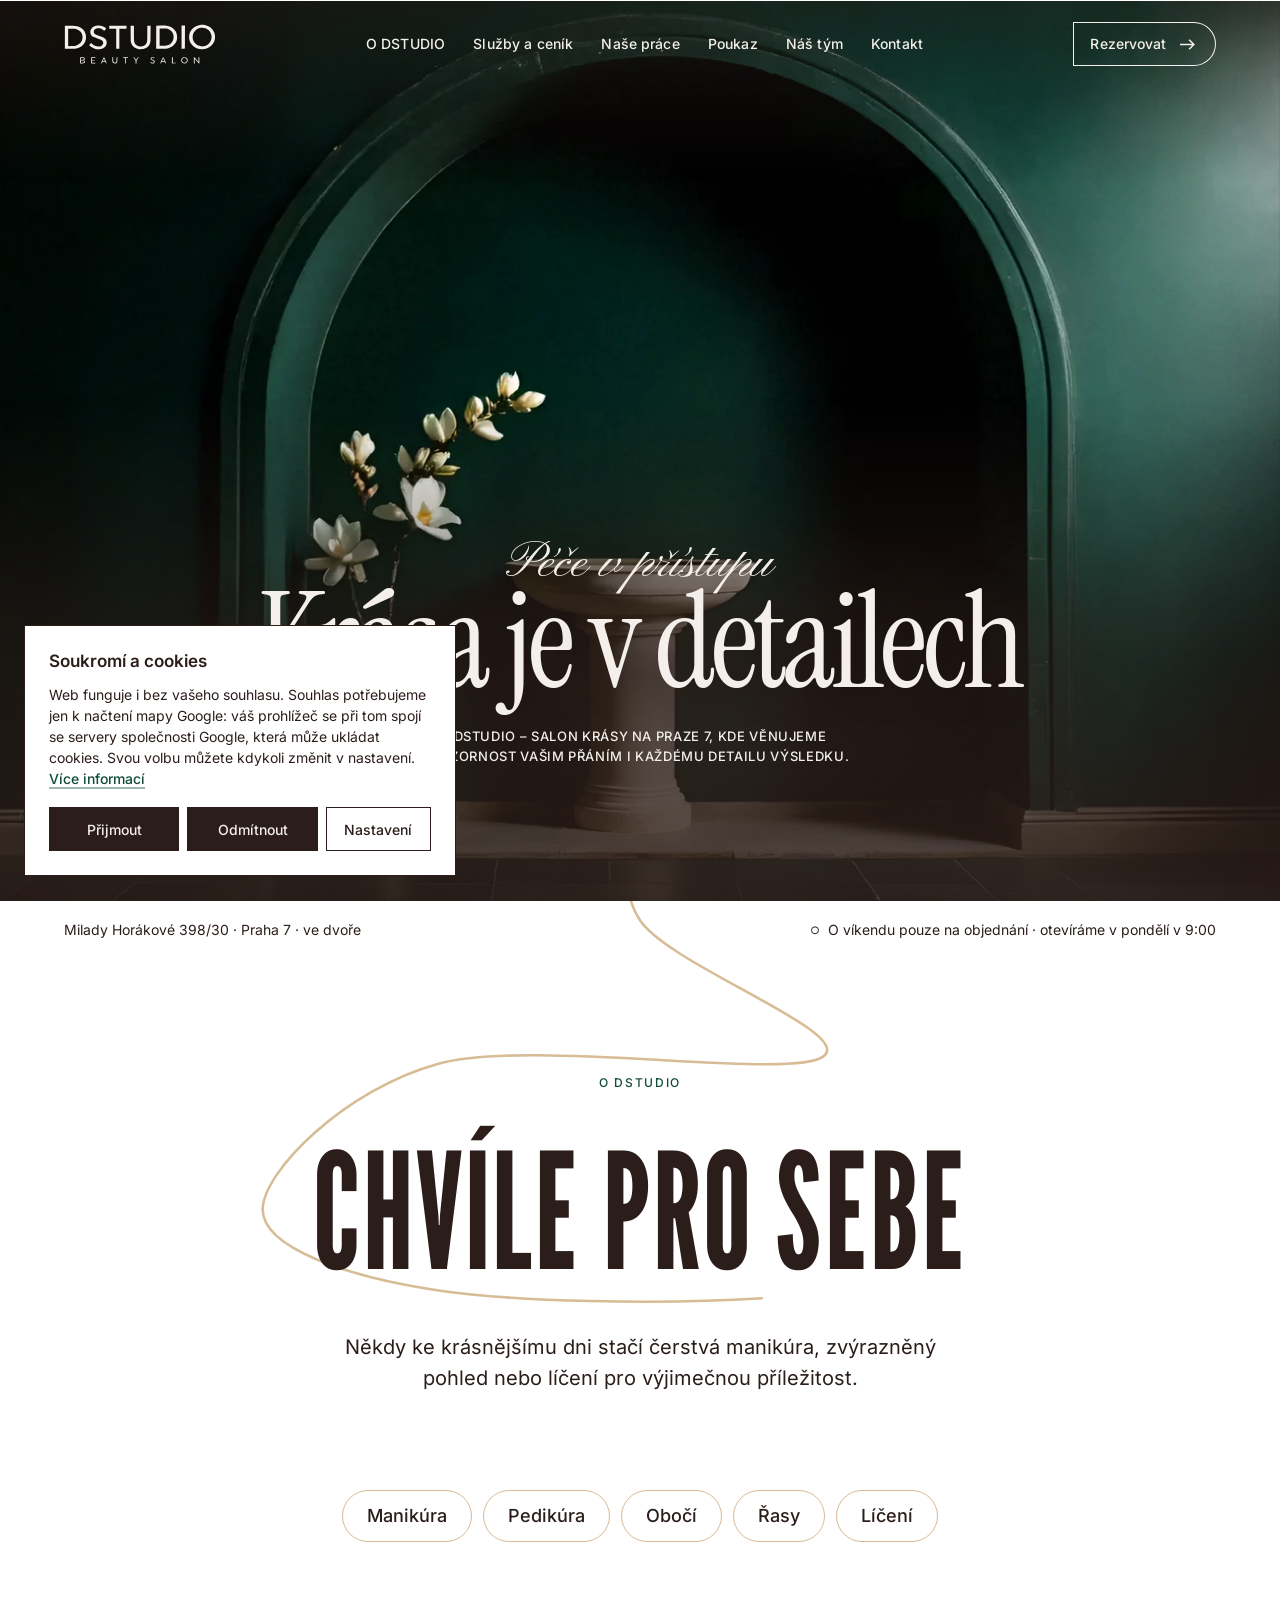
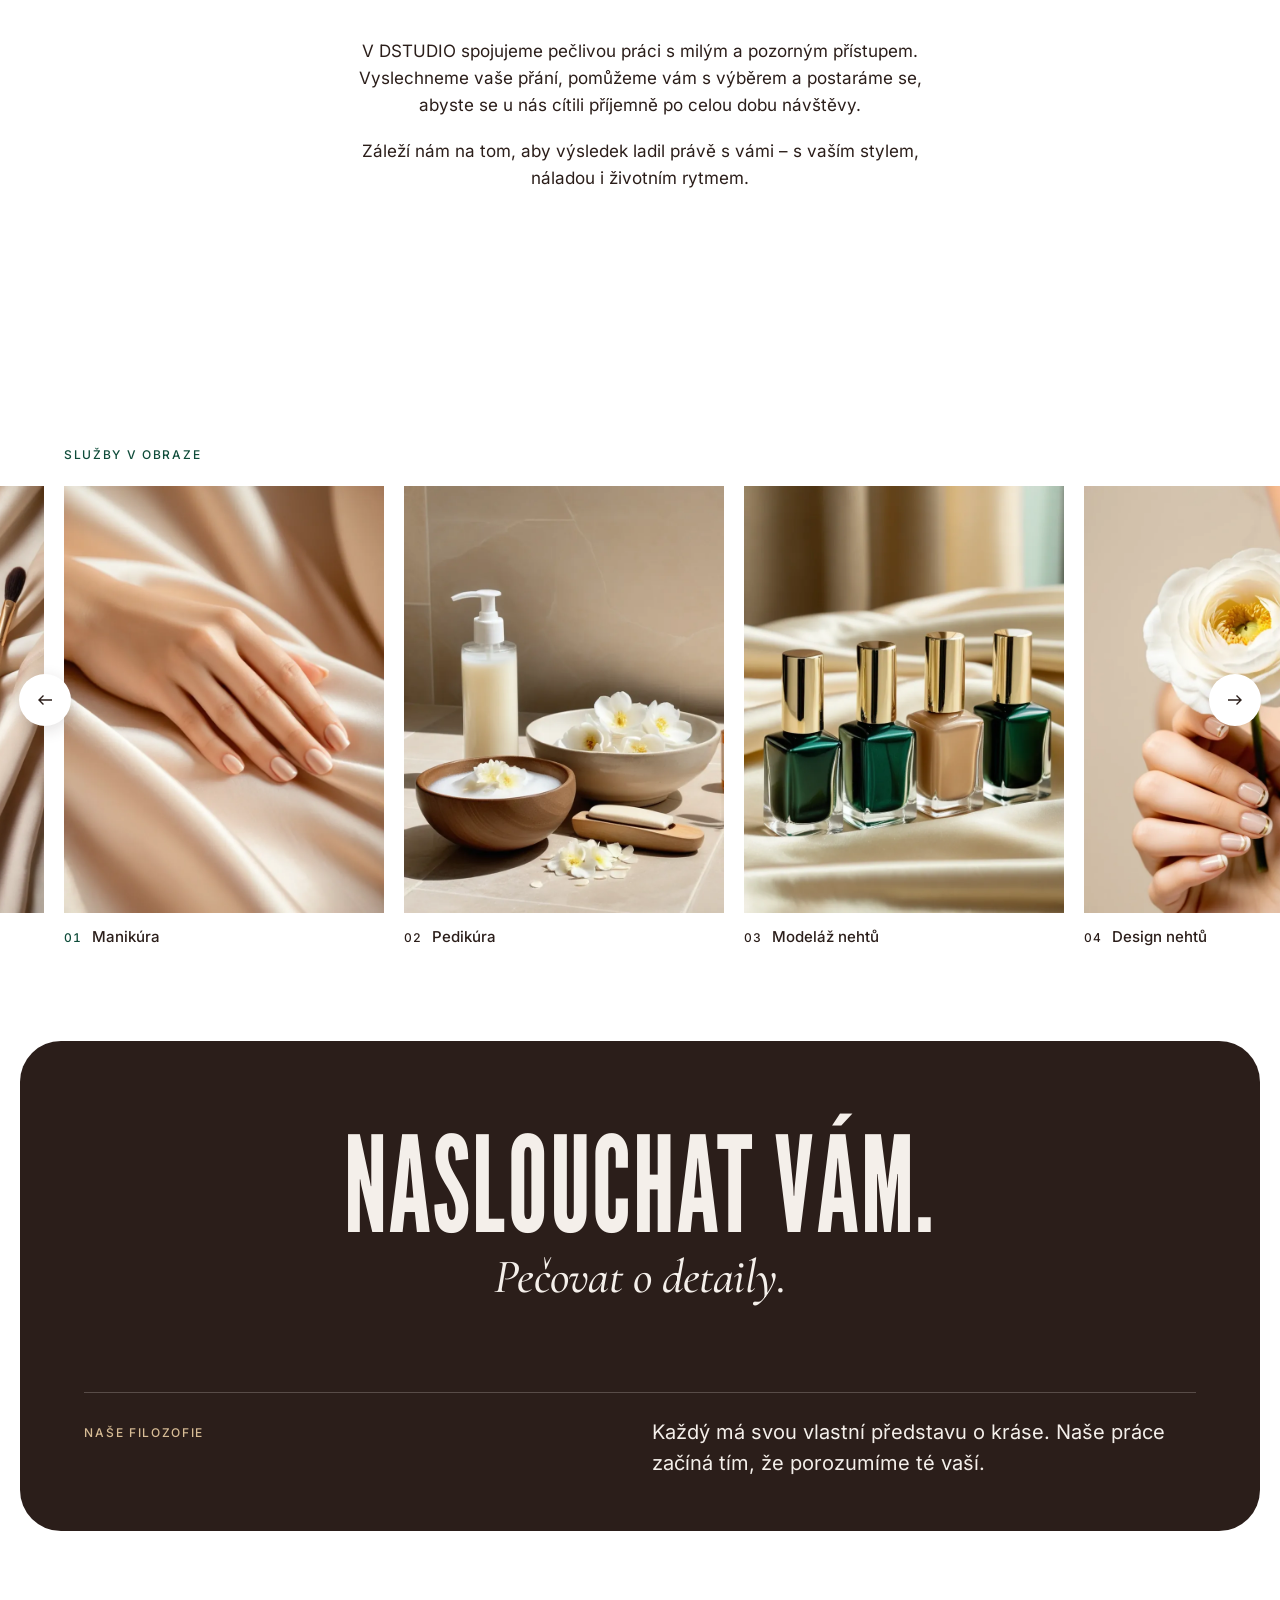
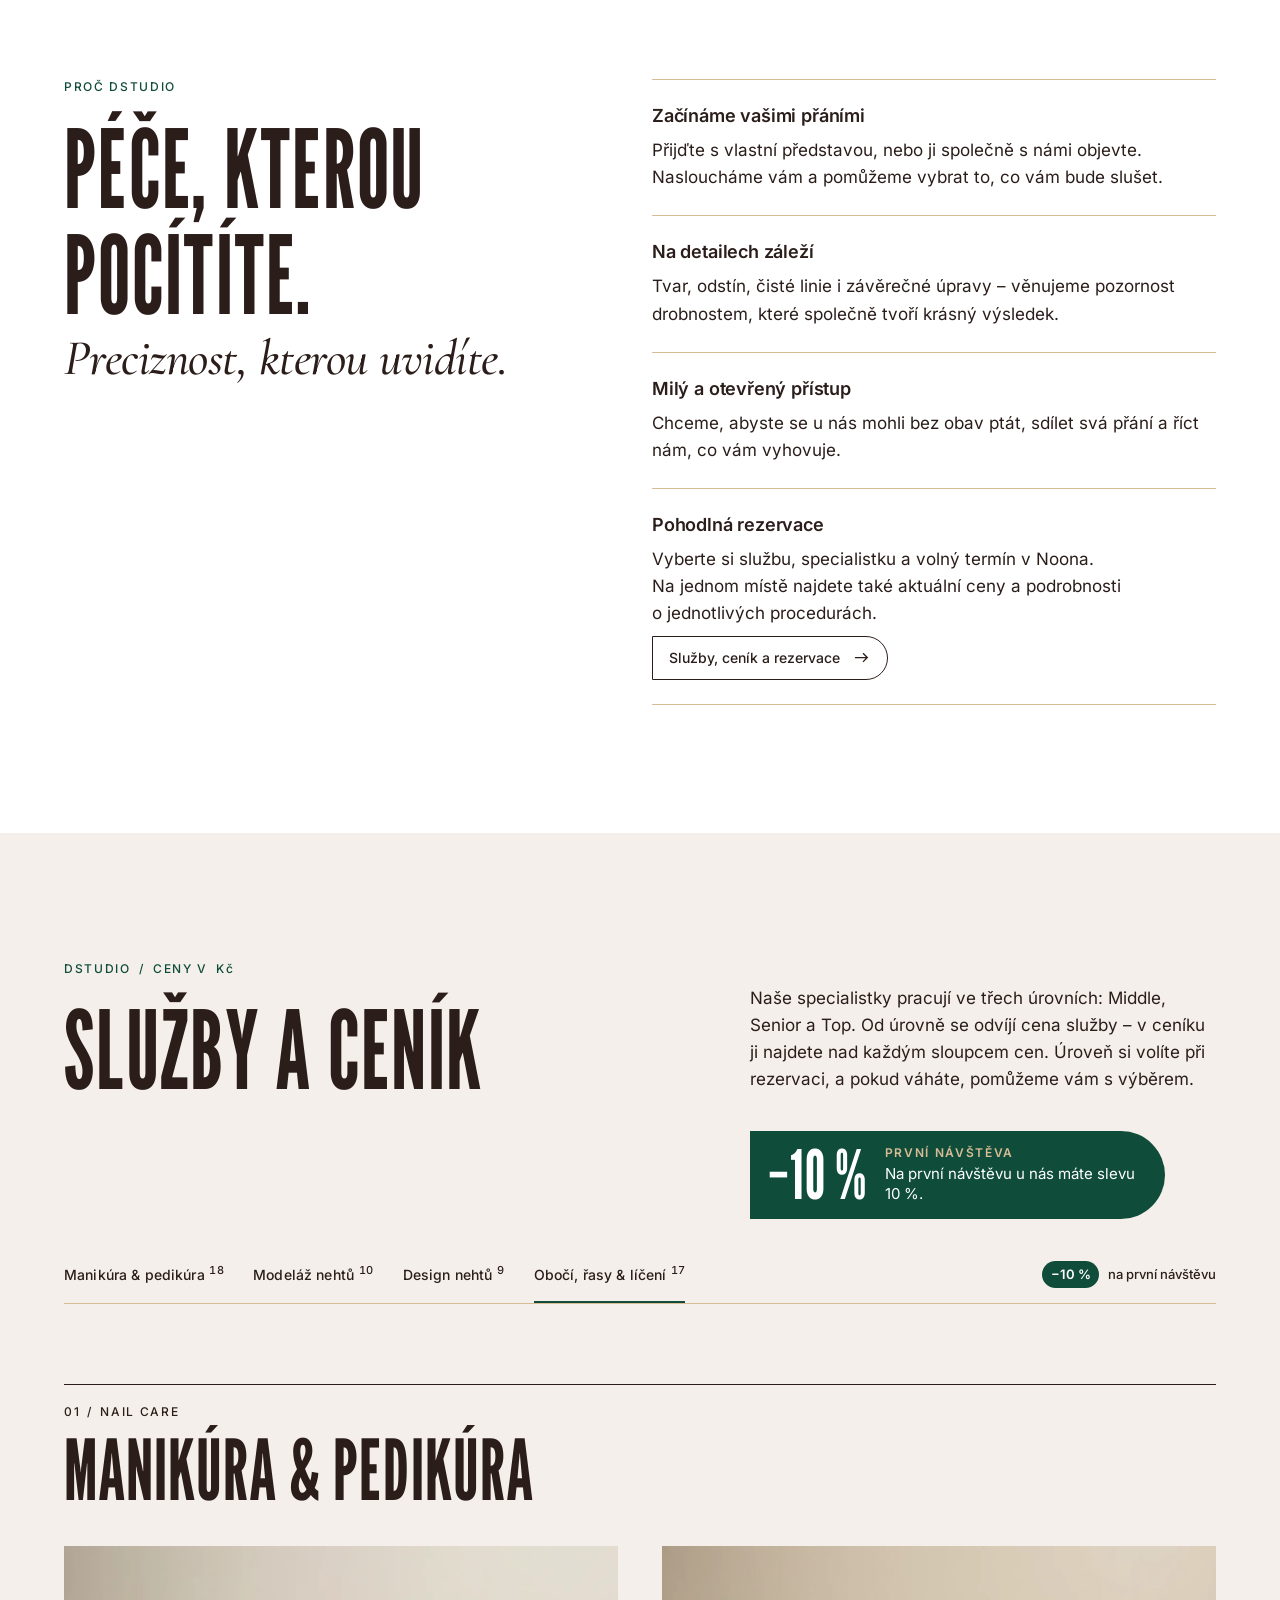
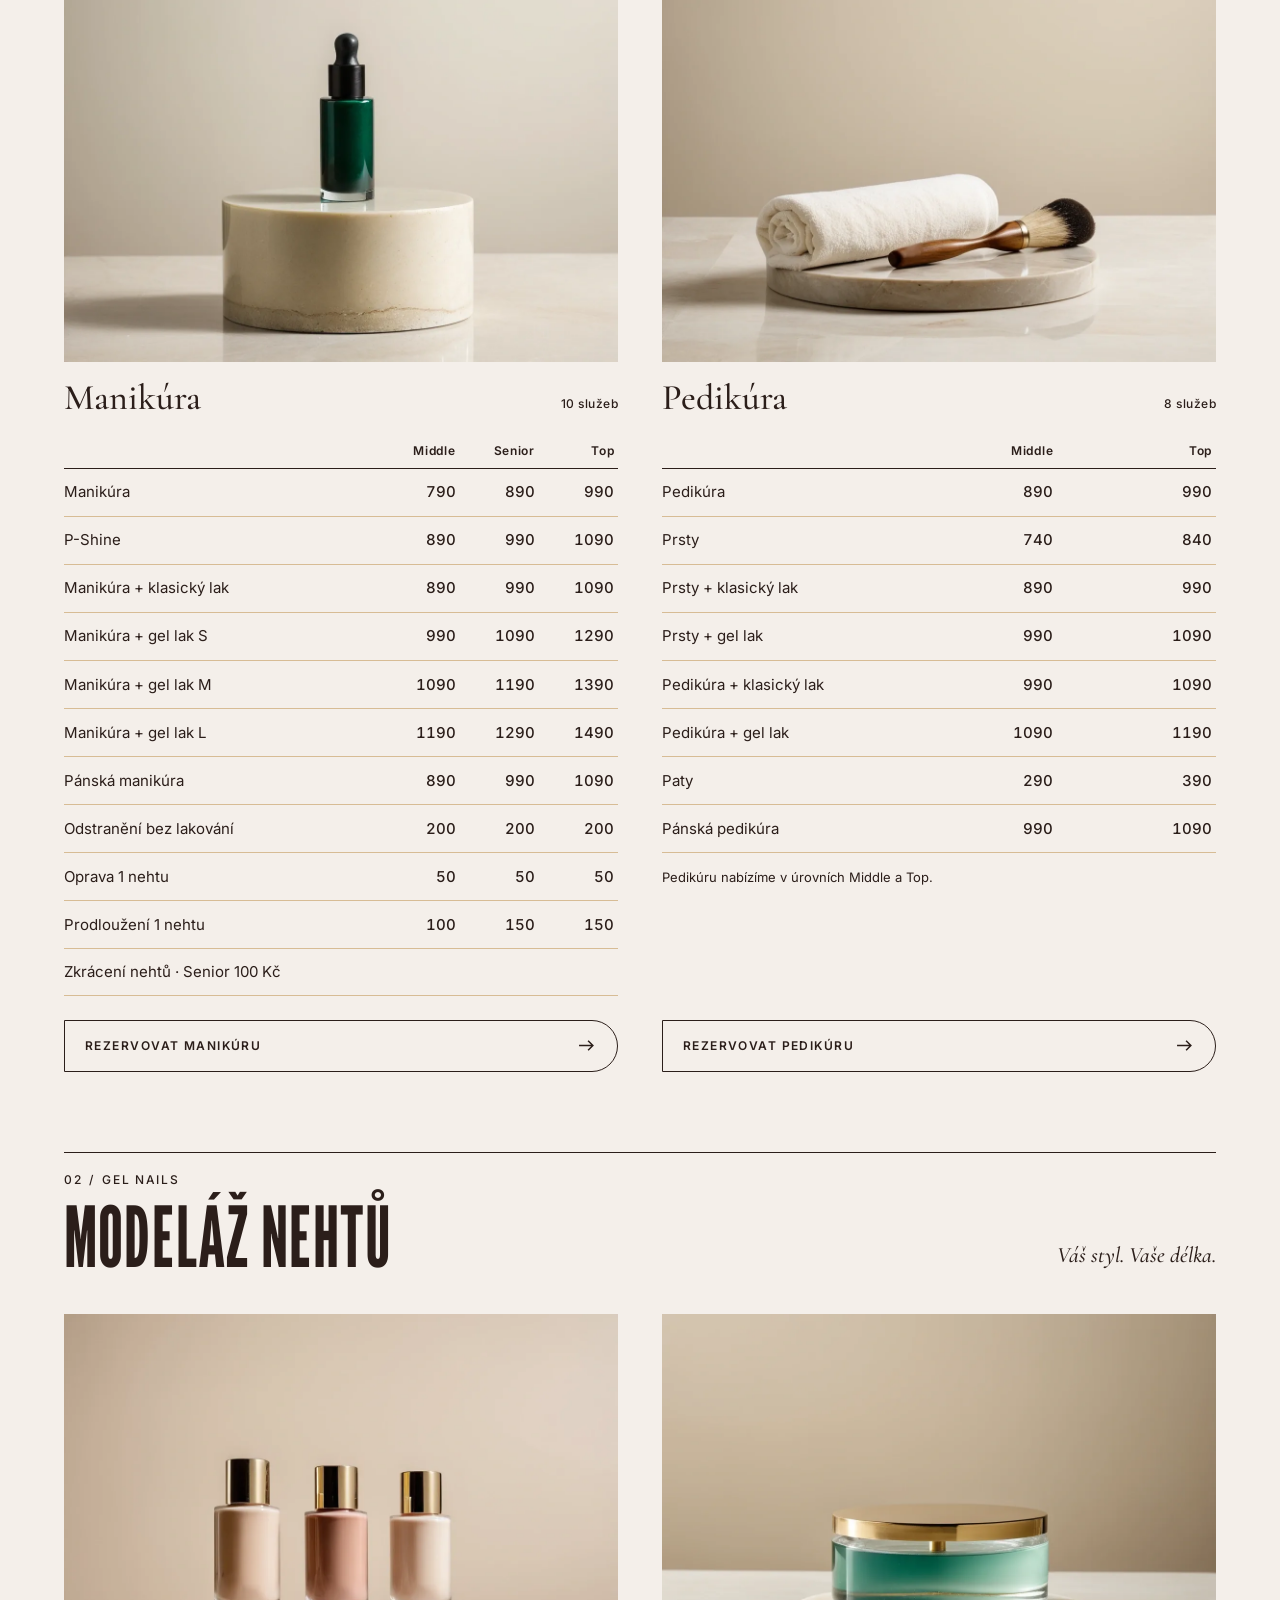
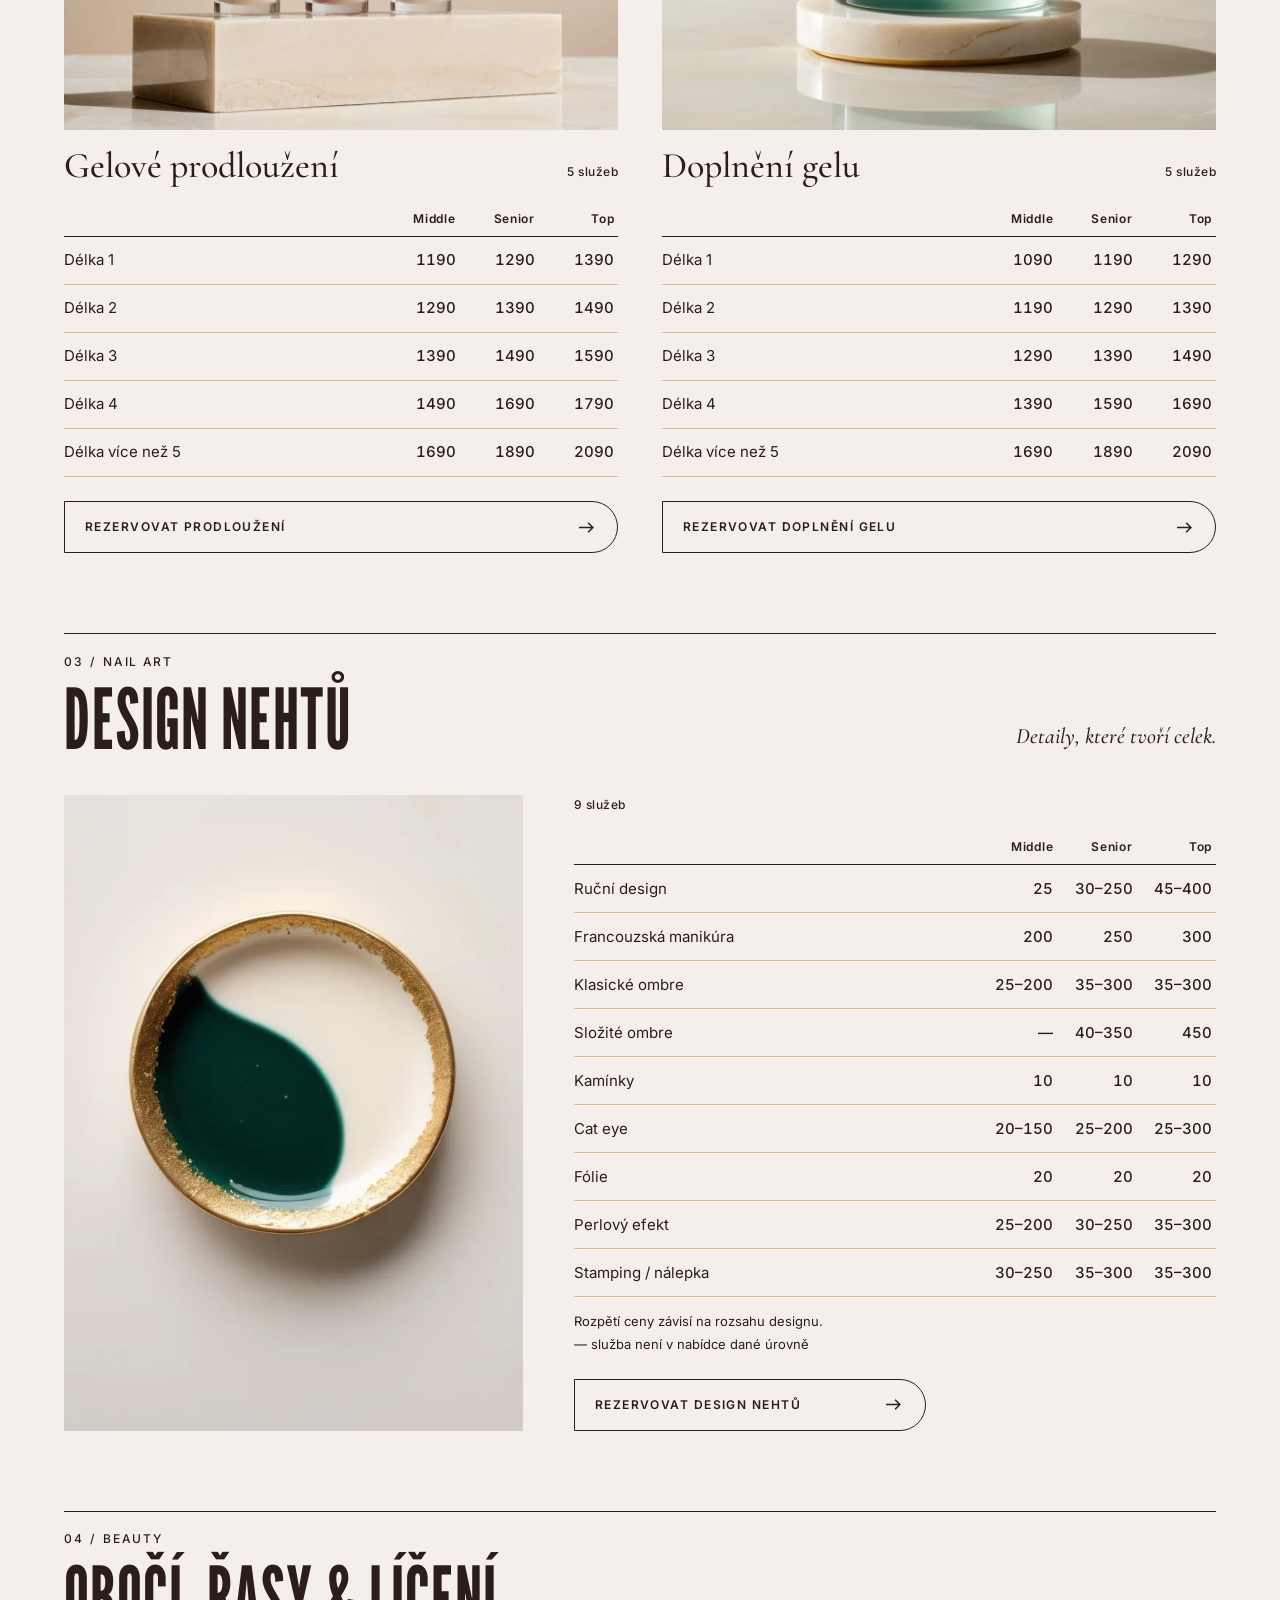
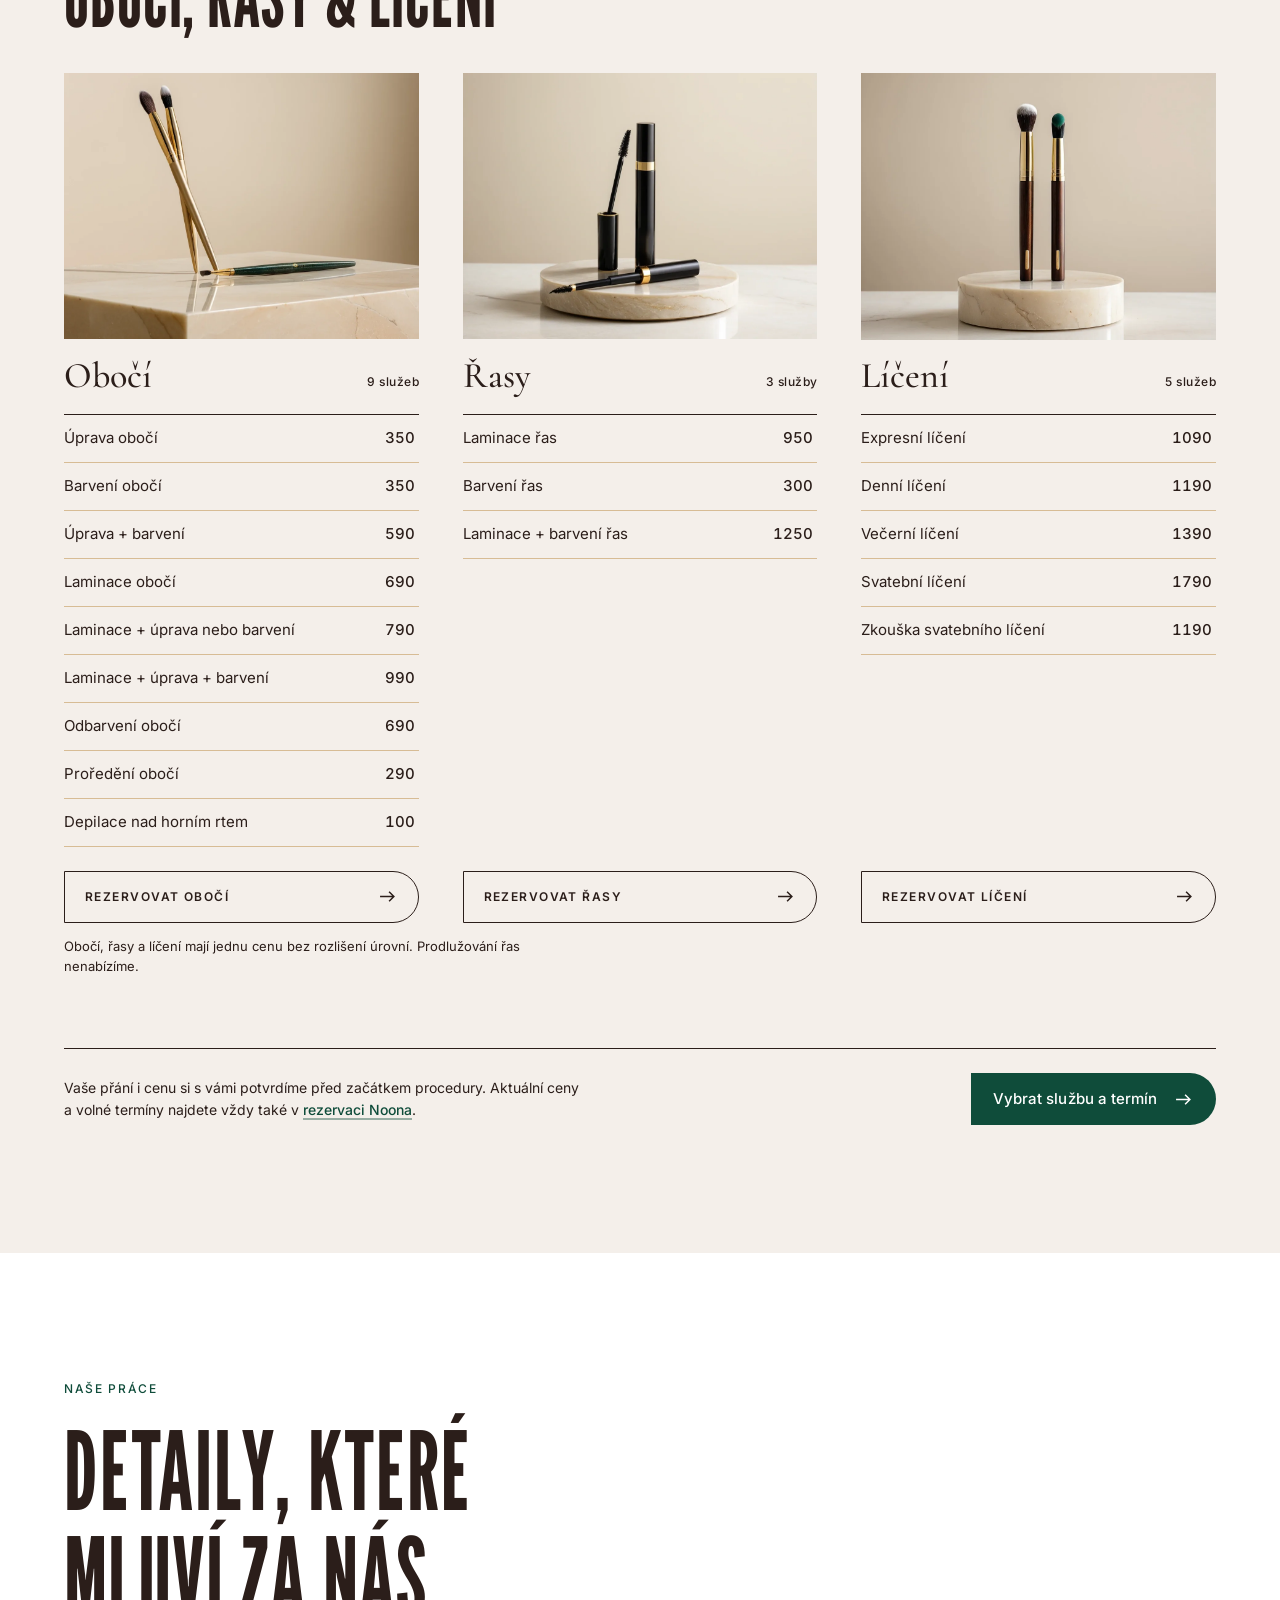
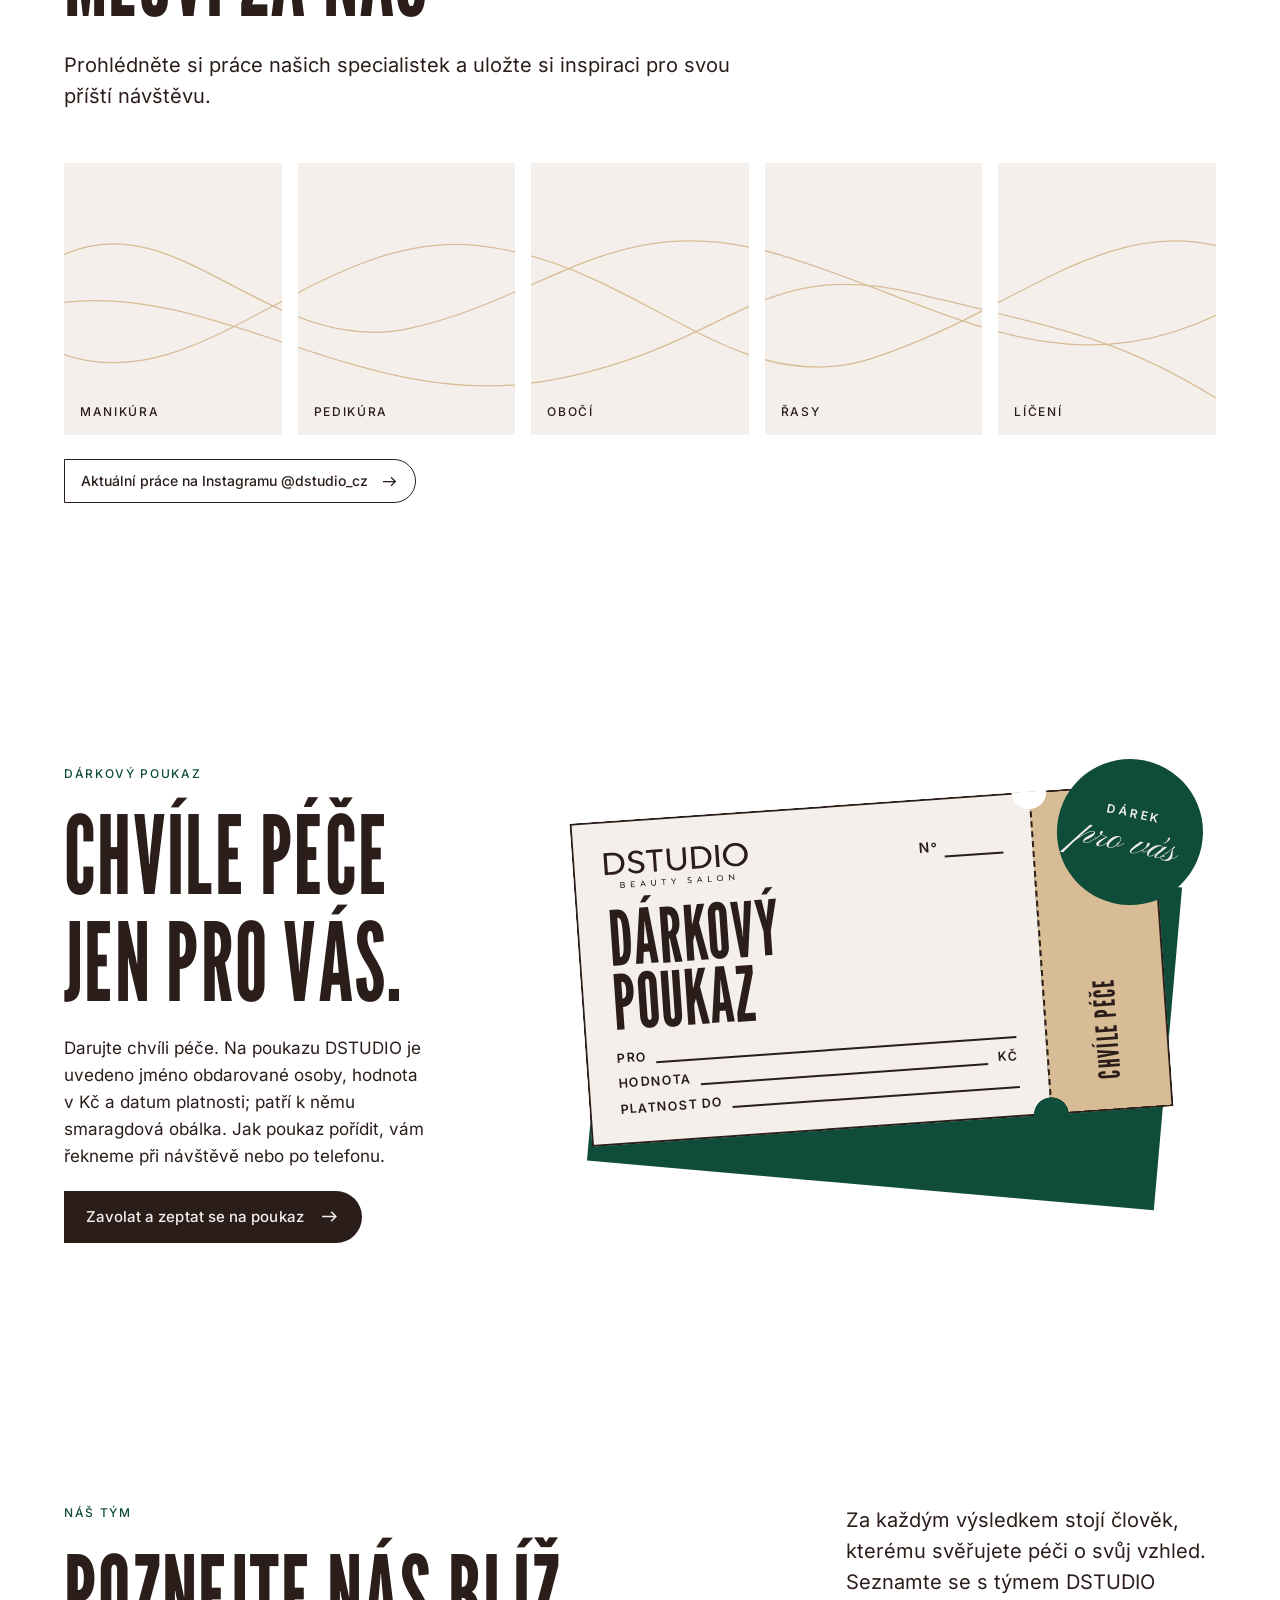
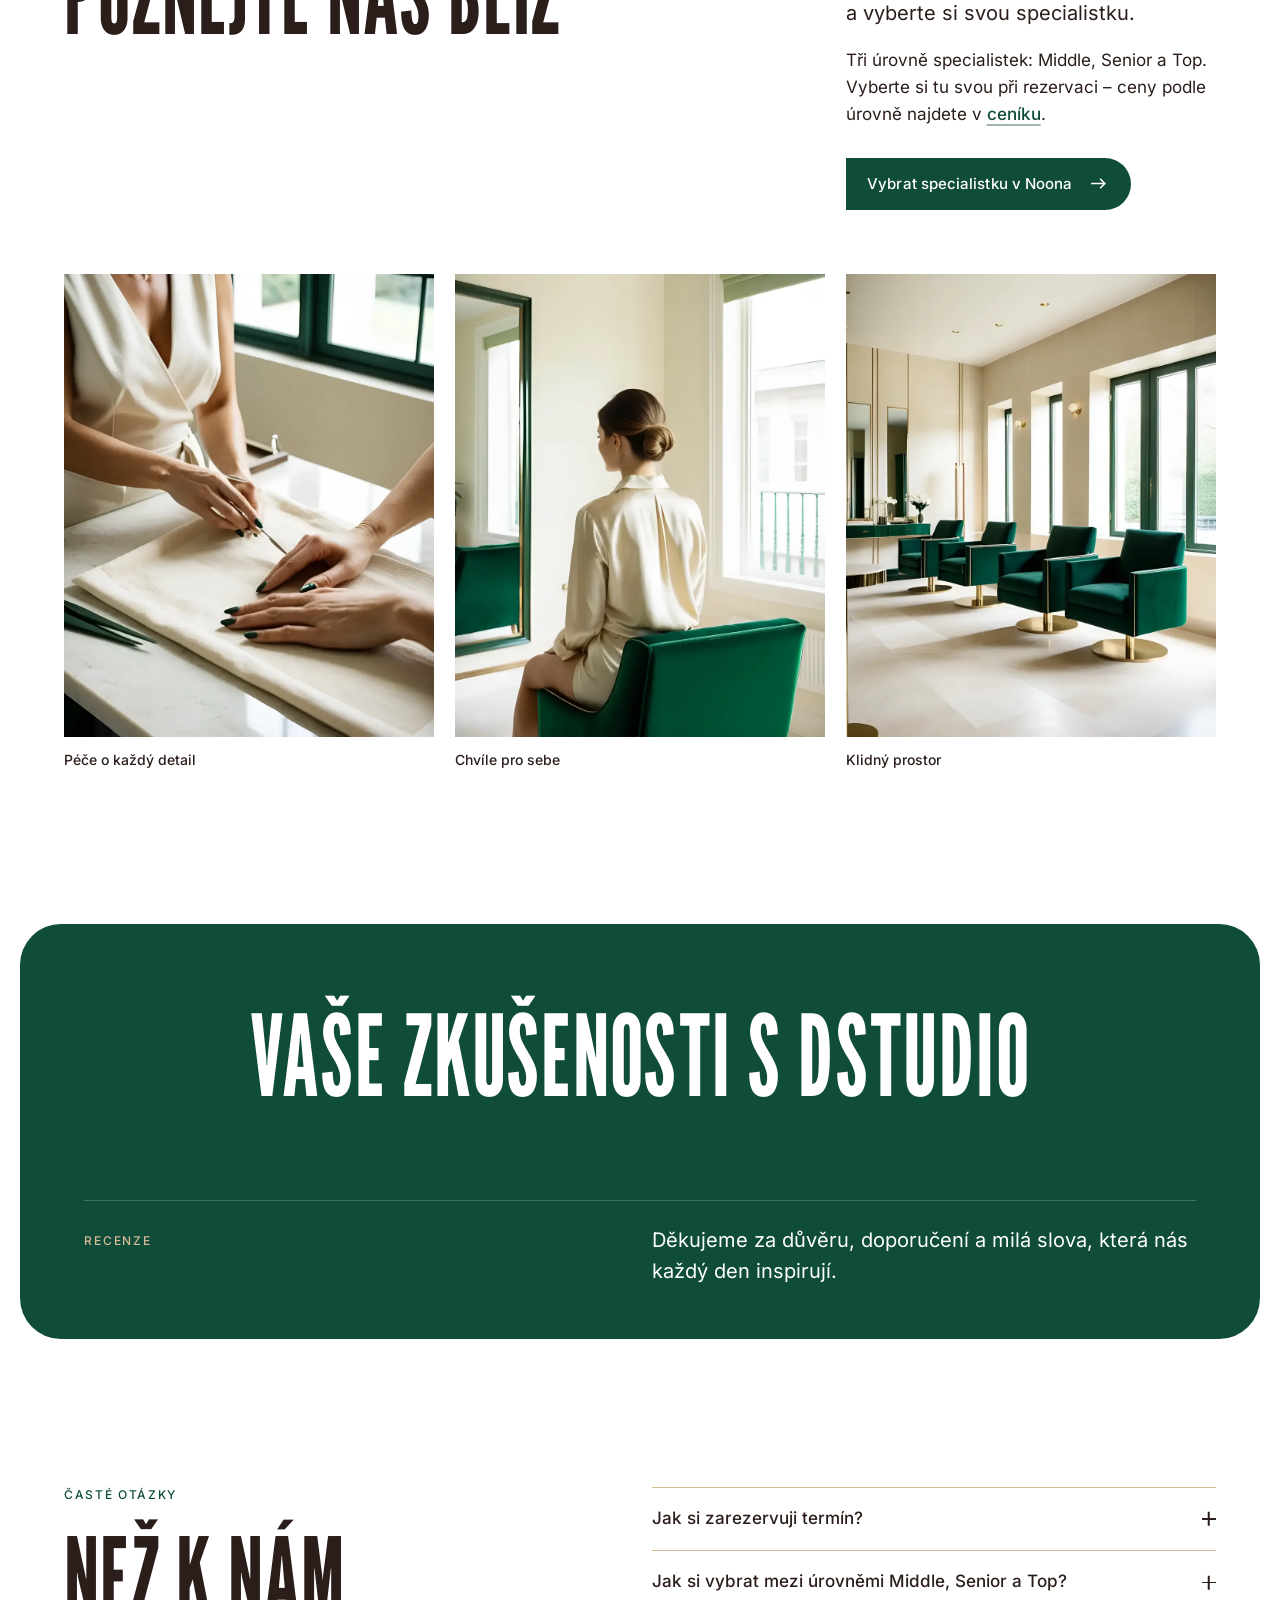
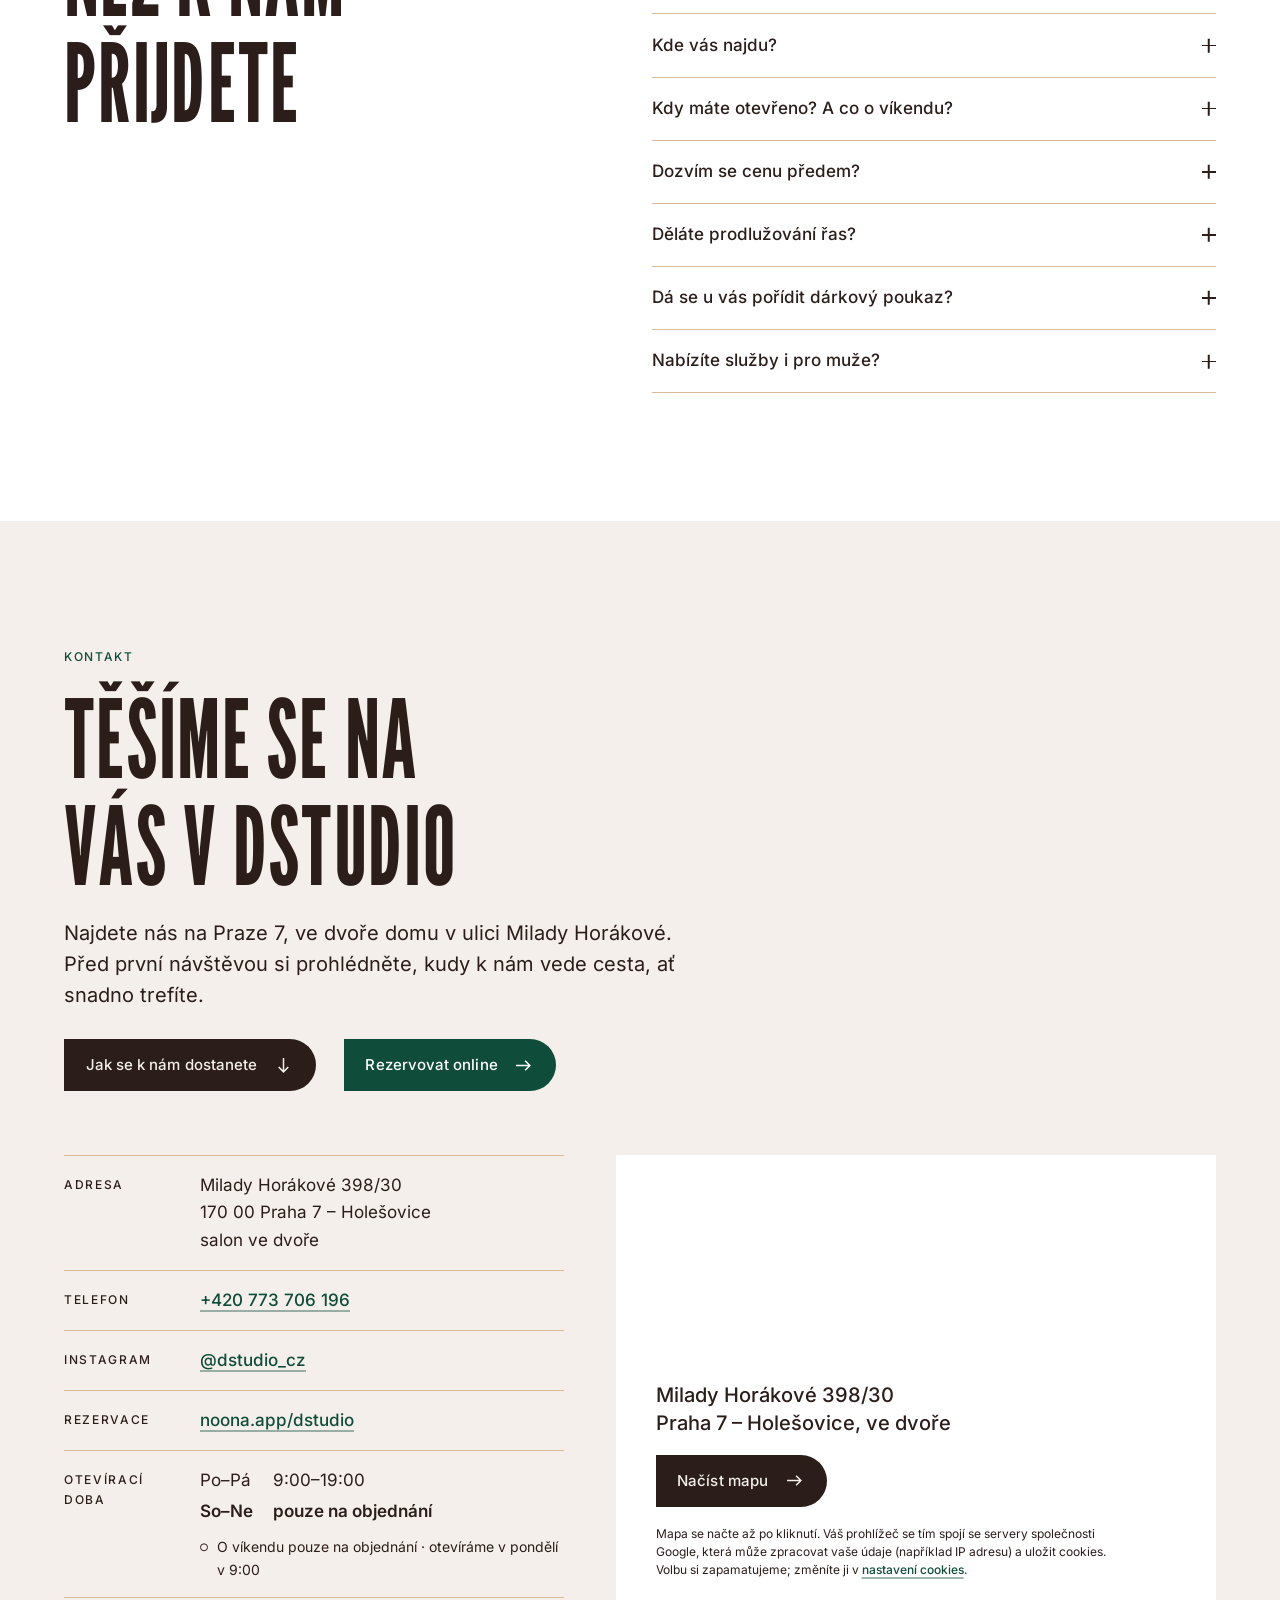
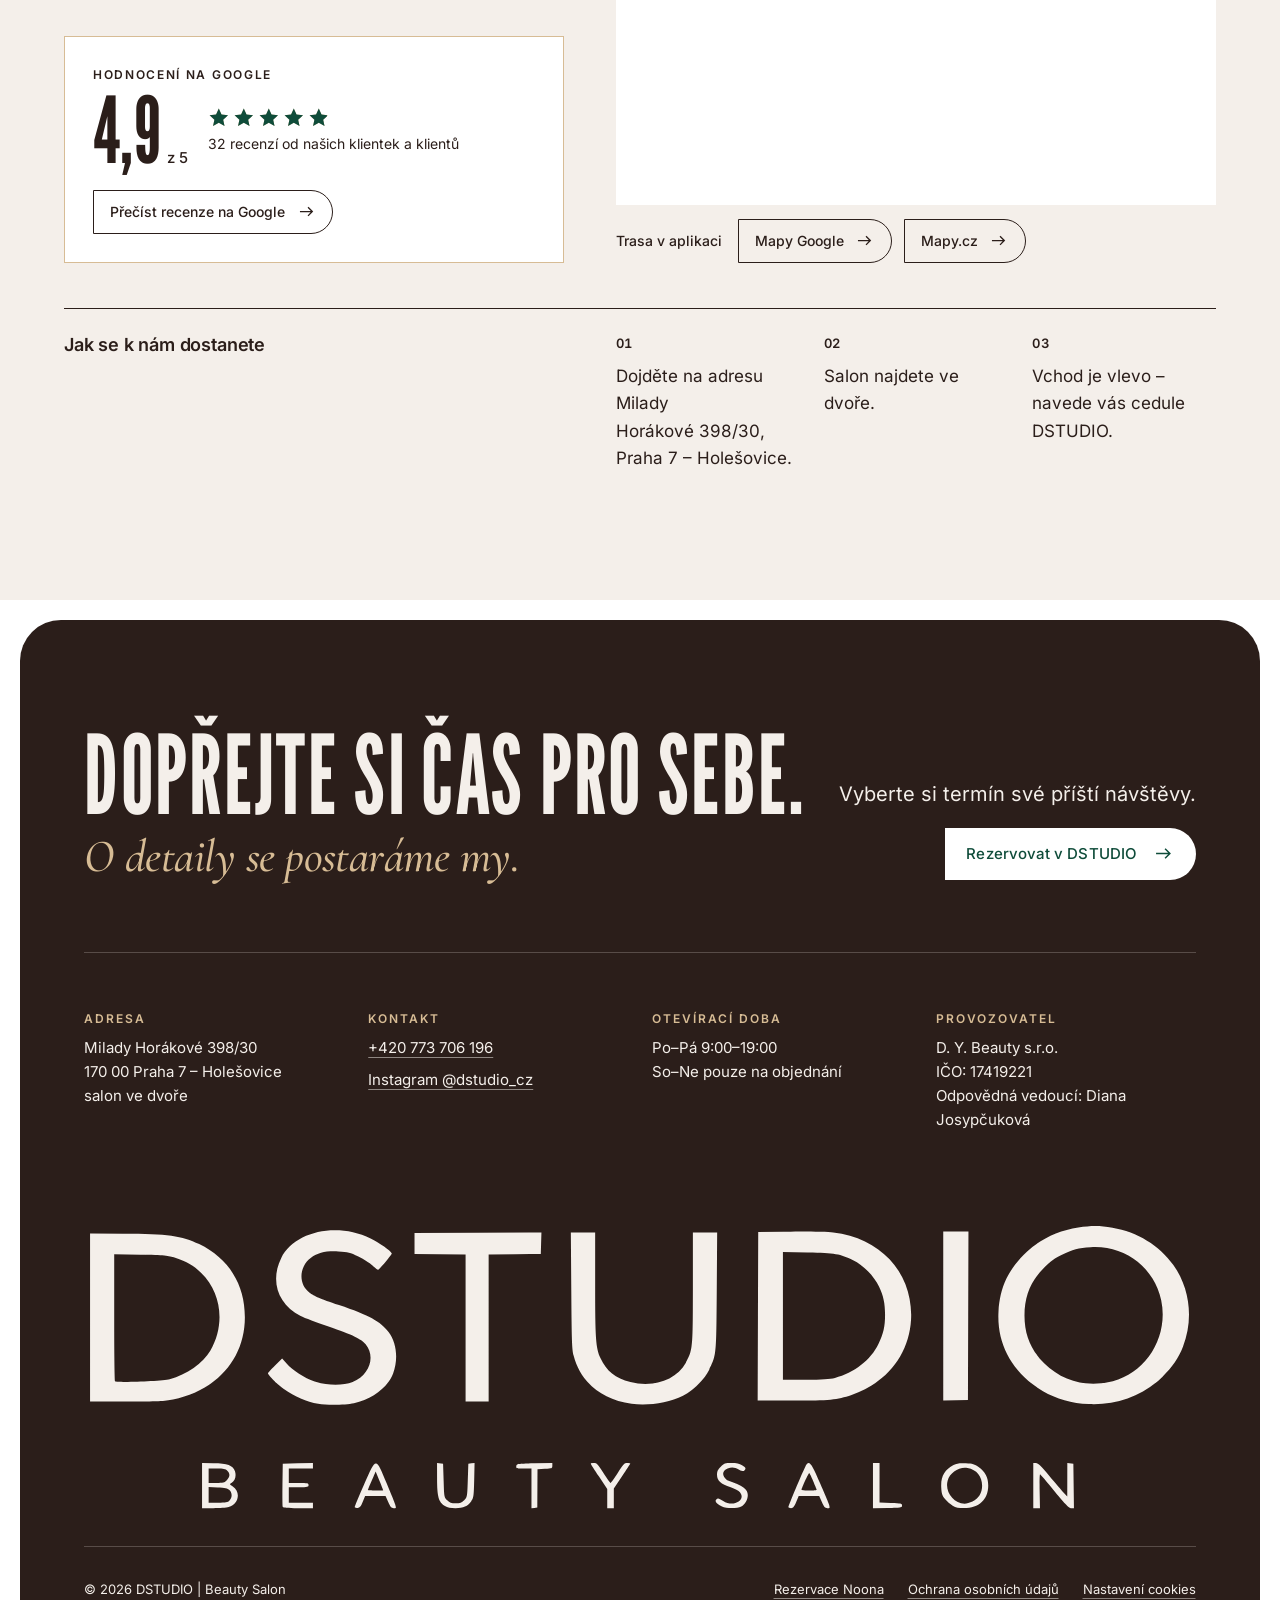
==== commit 2213f679: "Carousel arrows on the edges; tidy team and contact layout Carousel: the two arrows sit on the left " ====
--- a/index.html
+++ b/index.html
@@ -78,8 +78,6 @@
 <svg class="sprite" aria-hidden="true" focusable="false">
   <symbol id="logo" viewBox="203.695 253.379 552.514 146.363"><path fill-rule="evenodd" d="M 262.390625 385.476562 L 262.390625 374.28125 L 267.992188 374.292969 C 275.054688 374.308594 277.769531 375.328125 278.765625 378.355469 C 279.542969 380.703125 278.773438 383.234375 277.003906 384.183594 C 275.976562 384.730469 276.003906 384.808594 277.53125 385.734375 C 281.855469 388.367188 280.683594 394.691406 275.609375 396.101562 C 274.496094 396.410156 271.070312 396.664062 267.992188 396.667969 L 262.390625 396.667969 Z M 276.042969 392.847656 C 277.472656 391.417969 277.445312 388.929688 275.988281 387.605469 C 275.097656 386.800781 273.808594 386.527344 270.253906 386.375 L 265.667969 386.179688 L 265.667969 393.941406 L 270.3125 393.941406 C 274.226562 393.941406 275.125 393.769531 276.042969 392.847656 Z M 274.703125 382.769531 C 276.328125 381.144531 276.414062 379.566406 274.949219 378.105469 C 274.054688 377.207031 273.132812 377.011719 269.761719 377.011719 L 265.667969 377.011719 L 265.667969 384.109375 L 269.515625 384.109375 C 272.871094 384.109375 273.535156 383.9375 274.703125 382.769531 Z M 302.5 395.972656 C 302.351562 395.585938 302.296875 390.609375 302.378906 384.914062 L 302.527344 374.554688 L 310.039062 374.402344 L 317.542969 374.25 L 317.542969 377.011719 L 305.53125 377.011719 L 305.53125 384.109375 L 310.445312 384.109375 C 314.996094 384.109375 315.359375 384.191406 315.359375 385.203125 C 315.359375 386.214844 314.996094 386.292969 310.445312 386.292969 L 305.53125 386.292969 L 305.53125 393.941406 L 317.542969 393.941406 L 317.542969 396.667969 L 310.15625 396.667969 C 304.652344 396.667969 302.699219 396.492188 302.5 395.972656 Z M 338.292969 396.164062 C 338.292969 395.847656 340.371094 390.855469 342.90625 385.070312 C 349.074219 371.003906 348.6875 371.03125 354.191406 384.242188 C 359.621094 397.277344 359.449219 396.667969 357.710938 396.667969 C 356.527344 396.667969 356.089844 396.1875 354.972656 393.667969 L 353.644531 390.664062 L 343.484375 390.664062 L 342.320312 393.53125 C 341.382812 395.847656 340.882812 396.429688 339.726562 396.570312 C 338.941406 396.664062 338.292969 396.484375 338.292969 396.164062 Z M 352.492188 387.769531 C 352.492188 387.679688 351.644531 385.535156 350.609375 383.003906 L 348.722656 378.394531 L 347.921875 380.296875 C 347.480469 381.34375 346.609375 383.386719 345.984375 384.839844 C 345.359375 386.289062 344.847656 387.578125 344.847656 387.707031 C 344.847656 387.832031 346.566406 387.929688 348.671875 387.929688 C 350.773438 387.929688 352.492188 387.859375 352.492188 387.769531 Z M 383.179688 395.5625 C 380.039062 393.648438 379.277344 391.015625 379.265625 382.027344 L 379.25 374.207031 L 382.253906 374.554688 L 382.527344 382.871094 C 382.796875 391.074219 382.820312 391.207031 384.3125 392.699219 C 385.5625 393.945312 386.308594 394.214844 388.535156 394.214844 C 390.761719 394.214844 391.507812 393.945312 392.753906 392.699219 C 394.246094 391.207031 394.269531 391.074219 394.539062 382.871094 L 394.8125 374.554688 L 396.363281 374.375 L 397.914062 374.199219 L 397.726562 382.839844 C 397.558594 390.855469 397.453125 391.613281 396.273438 393.265625 C 394.476562 395.78125 392.429688 396.667969 388.421875 396.667969 C 385.9375 396.667969 384.484375 396.359375 383.179688 395.5625 Z M 426.210938 386.878906 L 426.210938 377.011719 L 422.351562 377.011719 C 418.660156 377.011719 418.5 376.957031 418.667969 375.78125 C 418.835938 374.574219 418.980469 374.550781 427.714844 374.402344 L 436.585938 374.253906 L 436.585938 375.609375 C 436.585938 376.898438 436.417969 376.96875 432.902344 377.121094 L 429.214844 377.285156 L 429.113281 396.394531 L 427.660156 396.570312 L 426.210938 396.742188 Z M 463.890625 391.890625 L 463.890625 387.105469 L 459.796875 380.976562 C 457.542969 377.605469 455.699219 374.71875 455.699219 374.5625 C 455.699219 374.40625 456.417969 374.28125 457.296875 374.28125 C 458.710938 374.28125 459.246094 374.835938 462.007812 379.195312 C 463.722656 381.898438 465.320312 384.109375 465.558594 384.109375 C 465.796875 384.109375 467.394531 381.898438 469.105469 379.195312 C 471.847656 374.871094 472.410156 374.28125 473.792969 374.28125 C 474.652344 374.28125 475.359375 374.386719 475.359375 374.519531 C 475.359375 374.652344 473.515625 377.492188 471.261719 380.832031 L 467.167969 386.90625 L 467.167969 396.667969 L 463.890625 396.667969 Z M 520.957031 395.808594 C 518.257812 394.402344 517.316406 393.339844 518.019531 392.492188 C 518.859375 391.480469 519.238281 391.550781 521.554688 393.121094 C 526.398438 396.40625 533.128906 392.898438 529.886719 388.773438 C 529.289062 388.015625 527.375 386.976562 525.300781 386.285156 C 520.339844 384.632812 518.496094 382.984375 518.496094 380.1875 C 518.496094 378.421875 518.859375 377.632812 520.351562 376.136719 C 522.074219 374.414062 522.460938 374.28125 525.679688 374.28125 C 528.171875 374.285156 529.644531 374.589844 530.921875 375.367188 C 532.832031 376.53125 533.039062 376.996094 532.078125 377.957031 C 531.617188 378.414062 530.957031 378.304688 529.492188 377.519531 C 527.304688 376.347656 525.796875 376.207031 523.753906 376.984375 C 521.660156 377.78125 520.949219 379.511719 522.039062 381.171875 C 522.53125 381.921875 523.222656 382.632812 523.578125 382.757812 C 531.4375 385.46875 533.789062 387.164062 533.789062 390.101562 C 533.789062 392.46875 532.429688 394.859375 530.53125 395.839844 C 528.4375 396.925781 523.058594 396.90625 520.957031 395.808594 Z M 553.992188 396.121094 C 553.992188 395.46875 560.742188 379.320312 562.273438 376.292969 C 564.203125 372.496094 565.011719 373.375 569.800781 384.445312 C 575.320312 397.21875 575.164062 396.667969 573.382812 396.667969 C 572.171875 396.667969 571.746094 396.203125 570.621094 393.667969 L 569.292969 390.664062 L 559.109375 390.664062 L 557.863281 393.667969 C 556.839844 396.128906 556.382812 396.667969 555.304688 396.667969 C 554.582031 396.667969 553.992188 396.421875 553.992188 396.121094 Z M 568.097656 387.523438 C 568 387.292969 567.179688 385.332031 566.277344 383.15625 C 565.378906 380.988281 564.5 379.207031 564.332031 379.199219 C 564.003906 379.195312 560.542969 386.808594 560.542969 387.523438 C 560.542969 387.746094 562.285156 387.929688 564.414062 387.929688 C 566.539062 387.929688 568.199219 387.746094 568.097656 387.523438 Z M 596.039062 385.492188 L 596.039062 374.28125 L 599.3125 374.28125 L 599.3125 393.902344 L 604.914062 394.058594 C 610.09375 394.199219 610.507812 394.292969 610.507812 395.304688 C 610.507812 396.332031 610.097656 396.40625 603.273438 396.550781 L 596.039062 396.703125 Z M 635.679688 395.429688 C 634.507812 394.761719 632.796875 393.277344 631.875 392.132812 C 630.453125 390.367188 630.167969 389.5 629.992188 386.347656 C 629.691406 381.050781 631.613281 377.578125 636.125 375.265625 C 637.832031 374.390625 639.054688 374.210938 642.234375 374.371094 C 645.589844 374.539062 646.574219 374.828125 648.558594 376.222656 C 651.835938 378.527344 653.355469 381.414062 653.367188 385.359375 C 653.386719 392.386719 648.78125 396.683594 641.242188 396.660156 C 638.707031 396.65625 637.257812 396.335938 635.679688 395.429688 Z M 645.539062 393.355469 C 648.664062 391.839844 650.335938 389.089844 650.320312 385.492188 C 650.292969 380.769531 647.636719 377.527344 643.085938 376.671875 C 638.984375 375.894531 634.28125 378.90625 633.171875 383.011719 C 631.699219 388.484375 636.046875 394.390625 641.597656 394.464844 C 642.480469 394.476562 644.253906 393.976562 645.539062 393.355469 Z M 675.765625 385.476562 L 675.765625 374.28125 L 677.070312 374.28125 C 678.066406 374.28125 679.65625 375.796875 683.761719 380.664062 C 686.722656 384.175781 689.9375 387.925781 690.902344 388.992188 L 692.664062 390.9375 L 692.675781 382.574219 L 692.691406 374.207031 L 695.695312 374.554688 L 695.992188 396.667969 L 694.648438 396.667969 C 693.578125 396.667969 691.890625 394.960938 686.414062 388.34375 C 682.625 383.761719 679.351562 379.953125 679.144531 379.875 C 678.9375 379.800781 678.84375 383.550781 678.929688 388.203125 L 679.09375 396.667969 L 675.765625 396.667969 Z M 320.144531 344.773438 C 314.355469 343.800781 308.527344 341.289062 303.066406 337.421875 C 299.871094 335.15625 295.15625 330.515625 295.15625 329.636719 C 295.15625 329.394531 296.746094 327.625 298.6875 325.699219 L 302.214844 322.203125 L 304.441406 324.734375 C 307.519531 328.230469 313.214844 331.878906 318.386719 333.667969 C 324.222656 335.6875 332.53125 335.808594 337.28125 333.949219 C 345.621094 330.691406 348.835938 321.367188 343.75 315.199219 C 341.496094 312.464844 337.164062 310.382812 325.296875 306.332031 C 319.5 304.351562 313.265625 301.980469 311.441406 301.058594 C 300.097656 295.335938 296.160156 283.699219 301.722656 272.34375 C 308.234375 259.050781 329.503906 254.390625 346.214844 262.597656 C 350.539062 264.722656 356.289062 268.75 356.75 269.976562 C 356.914062 270.410156 350.457031 278.171875 349.933594 278.171875 C 349.78125 278.171875 348.527344 277.179688 347.144531 275.964844 C 345.765625 274.746094 342.601562 272.742188 340.113281 271.511719 C 335.960938 269.453125 335.152344 269.25 330.21875 269.011719 C 323.925781 268.710938 320.101562 269.585938 316.570312 272.144531 C 310.617188 276.457031 310.191406 285.328125 315.734375 289.429688 C 318.417969 291.410156 320.746094 292.402344 330.484375 295.699219 C 345.457031 300.769531 351.136719 303.847656 355.140625 309.070312 C 359.152344 314.304688 360.066406 322.621094 357.40625 329.675781 C 354.808594 336.570312 347.0625 342.449219 337.914062 344.472656 C 333.765625 345.386719 324.707031 345.542969 320.144531 344.773438 Z M 476.007812 344.789062 C 461.007812 342.691406 450.679688 334.078125 447.164062 320.738281 C 446.363281 317.699219 446.207031 313.285156 446.015625 288.410156 L 445.792969 259.609375 L 457.882812 259.609375 L 457.882812 284.960938 C 457.882812 312.617188 458.203125 317.046875 460.566406 322.15625 C 463.519531 328.550781 467.941406 332.058594 475.410156 333.949219 C 486.851562 336.84375 498.339844 332.832031 503 324.316406 C 506.425781 318.050781 506.484375 317.429688 506.484375 287.066406 L 506.484375 259.609375 L 518.558594 259.609375 L 518.355469 288.960938 C 518.136719 321.214844 518.207031 320.46875 514.609375 327.84375 C 512.296875 332.574219 506.402344 338.433594 501.570312 340.800781 C 494.320312 344.347656 484.175781 345.929688 476.007812 344.789062 Z M 703.339844 344.9375 C 695.058594 344.550781 687.042969 342.285156 680.597656 338.511719 C 665.542969 329.699219 657.523438 315.351562 658.472656 298.933594 C 659.183594 286.644531 663.453125 277.691406 672.71875 269.035156 C 679.339844 262.851562 688.394531 258.613281 698.152344 257.125 C 704.84375 256.105469 708.773438 256.128906 715.121094 257.207031 C 727.546875 259.316406 738.476562 266.003906 745.425781 275.738281 C 753.710938 287.351562 755.515625 302.75 750.195312 316.425781 C 747.976562 322.136719 745.125 326.300781 739.929688 331.414062 C 730.496094 340.699219 717.261719 345.59375 703.339844 344.9375 Z M 715.355469 333.527344 C 732.339844 329.160156 743.148438 311.027344 739.382812 293.238281 C 735.925781 276.914062 721.003906 265.75 704.230469 266.945312 C 698.097656 267.378906 695.441406 268.070312 690.035156 270.636719 C 686.46875 272.328125 684.535156 273.726562 681.238281 276.992188 C 674.527344 283.644531 671.394531 291.234375 671.394531 300.835938 C 671.394531 310.382812 674.535156 318.011719 681.175781 324.613281 C 690.234375 333.617188 702.542969 336.828125 715.355469 333.527344 Z M 206.695312 301.929688 L 206.695312 260.152344 L 222.9375 260.15625 C 245.441406 260.164062 252.214844 261.089844 260.960938 265.363281 C 275.65625 272.550781 283.671875 285.371094 283.6875 301.703125 C 283.699219 322.25 269.820312 338.152344 247.929688 342.671875 C 243.710938 343.542969 240.40625 343.6875 224.847656 343.695312 L 206.695312 343.699219 Z M 246.285156 332.574219 C 254.769531 330.25 262.898438 324.539062 266.488281 318.375 C 273.996094 305.488281 272.136719 289.511719 261.992188 279.714844 C 257.976562 275.835938 254.941406 274.066406 249.015625 272.140625 C 245.578125 271.023438 243.847656 270.875 231.949219 270.65625 L 218.707031 270.417969 L 218.707031 301.78125 C 218.707031 319.03125 218.890625 333.332031 219.117188 333.5625 C 219.910156 334.371094 242.757812 333.539062 246.285156 332.574219 Z M 393.449219 307.125 L 393.449219 270.550781 L 380.753906 270.402344 L 368.054688 270.253906 L 368.054688 259.878906 L 399.613281 259.71875 L 431.167969 259.550781 L 431.007812 264.90625 L 430.855469 270.253906 L 417.886719 270.402344 L 404.914062 270.546875 L 404.914062 343.699219 L 393.449219 343.699219 Z M 538.835938 301.246094 L 538.976562 259.332031 L 555.082031 259.171875 C 564.097656 259.078125 573.425781 259.261719 576.257812 259.585938 C 600.296875 262.335938 616.261719 280.242188 614.976562 303.019531 C 613.996094 320.367188 602.722656 334.597656 585.390625 340.367188 C 577.925781 342.851562 574.8125 343.144531 556.035156 343.148438 L 538.695312 343.15625 Z M 577.121094 331.921875 C 586.667969 329.480469 594.960938 323.015625 598.753906 315.070312 C 601.253906 309.828125 602.046875 306.355469 602.046875 300.609375 C 602.046875 294.785156 601.28125 291.183594 599.03125 286.445312 C 596.535156 281.179688 591.21875 275.765625 586.167969 273.363281 C 579.648438 270.261719 577.242188 269.855469 563.683594 269.574219 L 551.261719 269.320312 L 551.261719 332.78125 L 562.511719 332.78125 C 570.960938 332.78125 574.601562 332.566406 577.121094 331.921875 Z M 630.988281 301.125 L 630.988281 259.058594 L 643.527344 259.058594 L 643.398438 300.972656 L 643.273438 342.882812 L 637.128906 343.039062 L 630.988281 343.191406 Z"/></symbol>
   <symbol id="i-arrow" viewBox="0 0 16 16"><path d="M1 8h13M9.5 3.5 14 8l-4.5 4.5" fill="none" stroke="currentColor" stroke-width="1.4"/></symbol>
-  <symbol id="i-pause" viewBox="0 0 16 16"><path d="M5.25 3v10M10.75 3v10" fill="none" stroke="currentColor" stroke-width="1.6"/></symbol>
-  <symbol id="i-play" viewBox="0 0 16 16"><path d="M4.75 2.9v10.2L13 8z" fill="none" stroke="currentColor" stroke-width="1.4" stroke-linejoin="round"/></symbol>
   <symbol id="i-star" viewBox="0 0 24 24"><path d="M12 1.8l3.05 6.6 7.2.8-5.37 4.87 1.5 7.1L12 17.6l-6.38 3.57 1.5-7.1L1.75 9.2l7.2-.8z"/></symbol>
   <symbol id="i-phone" viewBox="0 0 16 16"><rect x="4.25" y="1.25" width="7.5" height="13.5" rx="1.6" fill="none" stroke="currentColor" stroke-width="1.2"/><path d="M7 12.4h2" stroke="currentColor" stroke-width="1.2"/></symbol>
 </svg>
@@ -171,16 +169,19 @@
 
   <!-- ============ SLUŽBY V OBRAZE ============ -->
   <!-- Carousel: nekonečná řada snímků, která se každé 3 vteřiny sama posune o jeden snímek.
-       Ovládání: šipky pod řadou, šipky na klávesnici, tažení myší, přejetí prstem, přejetí
-       do strany na touchpadu a čárky pod řadou (skok na snímek). Zastaví se, když na něm
-       spočine myš, když je v něm fokus z klávesnice nebo když není vidět; první tlačítko ho
-       zastaví úplně. Bez JavaScriptu je to obyčejná řada posuvná do strany.
+       Ovládání: šipky na krajích řady, šipky na klávesnici, tažení myší, přejetí prstem
+       a přejetí do strany na touchpadu. Zastaví se, když na něm spočine myš nebo prst, když
+       je v něm fokus z klávesnice nebo když není vidět. Tlačítko „Zastavit automatické
+       posouvání“ je skryté a objeví se jen při ovládání z klávesnice.
+       Bez JavaScriptu je to obyčejná řada posuvná do strany.
        Snímky jsou ilustrační; výměna = soubor stejného jména v assets/img/glass/.
-       Nový snímek = další .gallery-item a k němu další .gallery-dot (a upravit „ze 7“ a „/ 07“). -->
+       Nový snímek = další .gallery-item (a upravit „ze 7“ u všech snímků). -->
   <section class="gallery" id="obrazem" aria-labelledby="gallery-heading" aria-roledescription="karusel" data-gallery>
     <div class="wrap gallery-head">
       <h2 class="eyebrow" id="gallery-heading">Služby v&nbsp;obraze</h2>
     </div>
+    <div class="gallery-stage">
+    <button class="gallery-play" type="button" data-gallery-play hidden>Zastavit automatické posouvání</button>
     <div class="gallery-viewport" tabindex="0" data-gallery-viewport>
       <div class="gallery-track" data-gallery-track>
         <div class="gallery-item" role="group" aria-roledescription="snímek" aria-label="1 ze 7"><figure><div class="gallery-media sk"><img src="assets/img/glass/manikura.webp" alt="" width="768" height="1024" loading="lazy" decoding="async"></div><figcaption><span class="gallery-no num" aria-hidden="true">01</span> Manikúra</figcaption></figure></div>
@@ -192,23 +193,11 @@
         <div class="gallery-item" role="group" aria-roledescription="snímek" aria-label="7 ze 7"><figure><div class="gallery-media sk"><img src="assets/img/glass/liceni.webp" alt="" width="768" height="1024" loading="lazy" decoding="async"></div><figcaption><span class="gallery-no num" aria-hidden="true">07</span> Líčení</figcaption></figure></div>
       </div>
     </div>
-    <div class="wrap gallery-controls" data-gallery-controls hidden>
-      <button class="gallery-btn" type="button" data-gallery-play aria-label="Zastavit automatické posouvání"><svg viewBox="0 0 16 16" aria-hidden="true"><use href="#i-pause"/></svg></button>
-      <div class="gallery-dots" role="group" aria-label="Snímky">
-        <button class="gallery-dot" type="button" data-gallery-dot aria-label="Snímek 1: Manikúra" aria-current="true"><span class="gallery-dot-line"><span class="gallery-dot-fill"></span></span></button>
-        <button class="gallery-dot" type="button" data-gallery-dot aria-label="Snímek 2: Pedikúra"><span class="gallery-dot-line"><span class="gallery-dot-fill"></span></span></button>
-        <button class="gallery-dot" type="button" data-gallery-dot aria-label="Snímek 3: Modeláž nehtů"><span class="gallery-dot-line"><span class="gallery-dot-fill"></span></span></button>
-        <button class="gallery-dot" type="button" data-gallery-dot aria-label="Snímek 4: Design nehtů"><span class="gallery-dot-line"><span class="gallery-dot-fill"></span></span></button>
-        <button class="gallery-dot" type="button" data-gallery-dot aria-label="Snímek 5: Obočí"><span class="gallery-dot-line"><span class="gallery-dot-fill"></span></span></button>
-        <button class="gallery-dot" type="button" data-gallery-dot aria-label="Snímek 6: Řasy"><span class="gallery-dot-line"><span class="gallery-dot-fill"></span></span></button>
-        <button class="gallery-dot" type="button" data-gallery-dot aria-label="Snímek 7: Líčení"><span class="gallery-dot-line"><span class="gallery-dot-fill"></span></span></button>
-      </div>
-      <p class="gallery-count num" aria-hidden="true"><span data-gallery-count>01</span> / 07</p>
-      <div class="gallery-nav">
-        <button class="gallery-btn gallery-btn--prev" type="button" data-gallery-prev aria-label="Předchozí snímek"><svg viewBox="0 0 16 16" aria-hidden="true"><use href="#i-arrow"/></svg></button>
-        <button class="gallery-btn" type="button" data-gallery-next aria-label="Další snímek"><svg viewBox="0 0 16 16" aria-hidden="true"><use href="#i-arrow"/></svg></button>
-      </div>
-      <p class="visually-hidden" aria-live="polite" data-gallery-status></p>
+    <div class="gallery-arrows" data-gallery-arrows hidden>
+      <button class="gallery-btn gallery-btn--prev" type="button" data-gallery-prev aria-label="Předchozí snímek"><svg viewBox="0 0 16 16" aria-hidden="true"><use href="#i-arrow"/></svg></button>
+      <button class="gallery-btn gallery-btn--next" type="button" data-gallery-next aria-label="Další snímek"><svg viewBox="0 0 16 16" aria-hidden="true"><use href="#i-arrow"/></svg></button>
+    </div>
+    <p class="visually-hidden" aria-live="polite" data-gallery-status></p>
     </div>
   </section>
 
@@ -557,7 +546,7 @@
   </section>
 
   <!-- ============ NÁŠ TÝM ============ -->
-  <!-- Velké svislé fotografie (4 : 5). Ilustrační, dokud nebudou portréty specialistek;
+  <!-- Tři stejně velké svislé fotografie (4 : 5) v jedné řadě. Ilustrační, dokud nebudou portréty specialistek;
        pak stačí vyměnit soubory v assets/img/team/ a do <figcaption> napsat jméno a&nbsp;úroveň. -->
   <section class="section team" id="tym">
     <div class="wrap team-head">
@@ -678,9 +667,7 @@
               </dd>
             </div>
           </dl>
-        </div>
-
-        <div class="contact-side">
+
           <!-- Hodnocení podle profilu salonu v Mapách Google (stav k 16. 11. 2026). Při změně
                přepište číslo, počet recenzí a šířku vyplněných hvězd (--rating: 98 % = 4,9). -->
           <div class="rating">
@@ -693,7 +680,9 @@
             <p class="rating-count">32 recenzí od našich klientek a&nbsp;klientů</p>
             <a class="link-arrow" href="https://www.google.com/maps?cid=1317201520263523139" target="_blank" rel="noopener">Přečíst recenze na Google <svg aria-hidden="true"><use href="#i-arrow"/></svg><span class="visually-hidden"> (otevře se na nové kartě)</span></a>
           </div>
-
+        </div>
+
+        <div class="contact-side">
           <div class="map" data-map data-title="Mapa: DSTUDIO | Beauty Salon, Milady Horákové 398/30, Praha 7" data-src="https://www.google.com/maps?cid=1317201520263523139&amp;z=17&amp;hl=cs&amp;output=embed">
             <div class="map-slot" data-map-slot>
               <div class="map-gate">
--- a/assets/css/main.css
+++ b/assets/css/main.css
@@ -598,15 +598,19 @@
 
 /* ---------- Carousel: services in pictures ----------
    An endless row of pictures. Every 3 seconds it moves on by one picture by itself; it
-   also moves with the arrow buttons, the keyboard arrows, by dragging with the mouse,
-   by swiping and with a sideways trackpad swipe, and each line under the row jumps to
-   its picture (assets/js/main.js, part 7c). It holds still while the mouse rests on it,
-   while it has keyboard focus or a finger on it, and while it is off screen; the first
-   button stops it for good. The current picture lines up with the page column and the
-   row runs out to both screen edges. Without scripts it is a plain sideways-scrolling
-   row. */
-.gallery { position: relative; padding-block: clamp(1rem, 3vw, 2.5rem) clamp(3rem, 7vw, 5.5rem); }
+   also moves with the two arrows on the edges of the row, the keyboard arrows, by
+   dragging with the mouse, by swiping and with a sideways trackpad swipe (assets/js/
+   main.js, part 7c). It holds still while the mouse rests on it, while it has keyboard
+   focus or a finger on it, and while it is off screen. A stop button appears only for
+   keyboard users. The current picture lines up with the page column and the row runs
+   out to both screen edges. Without scripts it is a plain sideways-scrolling row. */
+.gallery {
+  --card: clamp(13.5rem, 62vw, 21rem);                 /* width of one picture */
+  position: relative; padding-block: clamp(1rem, 3vw, 2.5rem) clamp(3rem, 7vw, 5.5rem);
+}
+@media (min-width: 48em) { .gallery { --card: clamp(15rem, 25vw, 21rem); } }
 .gallery-head { margin-bottom: clamp(1rem, 2vw, 1.5rem); }
+.gallery-stage { position: relative; }
 .gallery-viewport {
   --edge: max(var(--gutter), (100vw - var(--max)) / 2);
   overflow-x: auto; overscroll-behavior-x: contain;
@@ -616,8 +620,7 @@
 .gallery-viewport::-webkit-scrollbar { display: none; }
 .gallery-viewport:focus-visible { outline: 2px solid var(--emerald); outline-offset: 4px; }
 .gallery .gallery-track { display: flex; gap: clamp(0.75rem, 1.6vw, 1.25rem); width: max-content; padding: 0 var(--edge) 0.25rem; }
-.gallery-item { flex: 0 0 clamp(13.5rem, 62vw, 21rem); scroll-snap-align: start; }
-@media (min-width: 48em) { .gallery-item { flex-basis: clamp(15rem, 25vw, 21rem); } }
+.gallery-item { flex: 0 0 var(--card); scroll-snap-align: start; }
 .gallery-media { aspect-ratio: 3 / 4; }
 .gallery-media img { width: 100%; height: 100%; object-fit: cover; }
 .gallery-item figcaption { display: flex; align-items: baseline; gap: 0.6rem; padding-top: 0.75rem; font-size: 0.9375rem; font-weight: 500; }
@@ -631,29 +634,28 @@
 .gallery.is-dragging .gallery-viewport { cursor: grabbing; }
 .gallery.is-live .gallery-track { will-change: transform; }
 .gallery.is-live .gallery-item img { -webkit-user-drag: none; }
-/* under the row: stop/start, one line per picture (the current one fills while it
-   waits for the next move), the counter and the arrows */
-.gallery-controls { display: flex; align-items: center; gap: 0.5rem; margin-top: clamp(1.25rem, 2.5vw, 2rem); background: var(--white); }
-.gallery-dots { flex: 1 1 auto; display: flex; min-width: 0; margin-inline: 0.25rem; }
-.gallery-dot { flex: 1 1 0; min-width: 0; height: 2.75rem; padding: 0 2px; display: grid; align-content: center; }
-.gallery-dot-line { display: block; height: 2px; overflow: hidden; border-radius: 1px; background: rgb(43 30 26 / 0.16); transition: background-color 0.25s var(--ease-soft); }
-.gallery-dot-fill { display: block; height: 100%; background: var(--chocolate); transform: scaleX(0); transform-origin: left center; }
-.gallery-dot[aria-current="true"] .gallery-dot-fill { transform: scaleX(1); }
-.gallery-dot:hover .gallery-dot-line { background: rgb(43 30 26 / 0.34); }
-.gallery-count { display: none; min-width: 4.5rem; margin: 0; text-align: center; font-size: 0.8125rem; letter-spacing: 0.08em; }
-.gallery-nav { display: flex; gap: 0.5rem; }
+/* the arrows: white rounds on the left and right edge, level with the middle of the pictures */
 .gallery-btn {
-  flex: none; display: grid; place-items: center; width: 2.75rem; height: 2.75rem;
-  border: 1px solid var(--chocolate); border-radius: 50%; background: var(--white);
+  position: absolute; z-index: 3; top: calc(var(--card) * 2 / 3); translate: 0 -50%;
+  display: grid; place-items: center; width: 2.75rem; height: 2.75rem;
+  border-radius: 50%; background: var(--white); color: var(--chocolate);
+  box-shadow: 0 0.25rem 1rem rgb(43 30 26 / 0.14);
   transition: background-color 0.25s var(--ease-soft), color 0.25s var(--ease-soft);
 }
+.gallery-btn--prev { left: clamp(0.5rem, 1.5vw, 1.5rem); }
+.gallery-btn--next { right: clamp(0.5rem, 1.5vw, 1.5rem); }
 .gallery-btn svg { width: 1rem; height: 1rem; }
 .gallery-btn--prev svg { rotate: 180deg; }
-.gallery-btn:hover, .gallery-btn:focus-visible { background: var(--chocolate); color: var(--cream); }
-@media (min-width: 48em) {
-  .gallery-count { display: block; }
-  .gallery-dots { margin-inline: 0.75rem 0.25rem; }
-}
+.gallery-btn:focus-visible { background: var(--chocolate); color: var(--cream); outline-color: var(--chocolate); }
+@media (hover: hover) { .gallery-btn:hover { background: var(--chocolate); color: var(--cream); } }
+@media (min-width: 48em) { .gallery-btn { width: 3.25rem; height: 3.25rem; } }
+/* the stop button: out of sight until it has keyboard focus */
+.gallery-play {
+  position: absolute; z-index: 4; left: var(--gutter); top: 0.75rem;
+  padding: 0.6rem 1rem; border-radius: 999px; background: var(--chocolate); color: var(--cream);
+  font-size: 0.875rem; font-weight: 500;
+}
+.gallery-play:not(:focus) { width: 1px; height: 1px; padding: 0; overflow: hidden; clip-path: inset(50%); white-space: nowrap; }
 
 /* ---------- Skeletons: placeholders while pictures load ----------
    A picture's frame shows a calm beige plane with a light sweeping across it until the
@@ -917,16 +919,18 @@
 }
 
 /* ---------- Team: room for photographs ----------
-   Heading and text above; under them a row of large portrait photographs of different
-   widths, set off from one another in height like prints laid out on a table. On phones
-   the row scrolls sideways and snaps to each photograph. */
+   Three photographs of the same size in one row on a three-column grid, their tops and
+   captions level. The heading and text above sit on the same columns: the title over the
+   first two, the text over the third, both starting on one line. On phones the row
+   scrolls sideways and snaps to each photograph. */
+.team { --team-gap: clamp(0.75rem, 1.6vw, 1.5rem); }
 .team-head { display: grid; gap: 1.5rem; }
-.team-title { display: grid; gap: 1.25rem; }
-.team-intro { display: grid; gap: 1.1rem; justify-items: start; max-width: 36em; }
+.team-title { display: grid; gap: 1.25rem; align-content: start; }
+.team-intro { display: grid; gap: 1.1rem; justify-items: start; align-content: start; max-width: 36em; }
 .team-intro .btn { margin-top: 0.75rem; }
 .team .team-photos {
   --edge: max(var(--gutter), (100vw - var(--max)) / 2);
-  display: flex; gap: clamp(0.75rem, 1.6vw, 1.5rem); align-items: flex-start;
+  display: flex; gap: var(--team-gap); align-items: flex-start;
   margin: clamp(2.5rem, 5vw, 4rem) 0 0; padding: 0 var(--edge) 0.25rem; list-style: none;
   overflow-x: auto; overscroll-behavior-x: contain; scroll-snap-type: x mandatory; scroll-padding-inline: var(--edge);
   scrollbar-width: none;
@@ -938,18 +942,16 @@
 .team-media img { width: 100%; height: 100%; object-fit: cover; }
 .team-photo figcaption { padding-top: 0.75rem; font-size: 0.875rem; font-weight: 500; }
 @media (min-width: 48em) {
-  .team-photo { flex-basis: 44vw; }
-}
-@media (min-width: 60em) {
-  .team-head { grid-template-columns: repeat(12, minmax(0, 1fr)); column-gap: 1.5rem; align-items: end; }
-  .team-title { grid-column: 1 / 7; }
-  .team-intro { grid-column: 7 / -1; }
-  /* all photographs in view: one large, two smaller, each a step lower */
-  .team .team-photos { overflow: visible; padding-inline: 0; width: min(100% - 2 * var(--gutter), var(--max)); margin-inline: auto; }
-  .team-photo { flex: 1 1 0; min-width: 0; }
-  .team-photo:nth-child(1) { flex-grow: 5; }
-  .team-photo:nth-child(2) { flex-grow: 4; margin-top: clamp(3rem, 8vw, 7rem); }
-  .team-photo:nth-child(3) { flex-grow: 3.2; margin-top: clamp(1.5rem, 4vw, 3.5rem); }
+  /* all three in view, the same size, on the page column */
+  .team .team-photos {
+    display: grid; grid-template-columns: repeat(3, minmax(0, 1fr)); align-items: start;
+    overflow: visible; padding-inline: 0; width: min(100% - 2 * var(--gutter), var(--max)); margin-inline: auto;
+  }
+}
+@media (min-width: 64em) {
+  .team-head { grid-template-columns: repeat(3, minmax(0, 1fr)); column-gap: var(--team-gap); align-items: start; }
+  .team-title { grid-column: 1 / 3; }
+  .team-intro { grid-column: 3; }
 }
 
 /* ---------- Gift voucher: a ticket on the envelope ----------
@@ -1041,7 +1043,7 @@
 /* ---------- Contact ---------- */
 .contact .hero-actions { margin-top: 0.5rem; }
 .contact-grid { display: grid; grid-template-columns: minmax(0, 1fr); gap: 2.5rem; margin-top: clamp(2.5rem, 5vw, 4rem); }
-.contact-main { display: grid; gap: 2.5rem; align-content: start; min-width: 0; }
+.contact-main { display: grid; gap: clamp(1.75rem, 3vw, 2.5rem); align-content: start; min-width: 0; }
 .contact-list > div { display: grid; grid-template-columns: 7.5rem 1fr; gap: 1rem; padding-block: 1rem; border-top: 1px solid var(--beige); }
 .contact-list > div:last-child { border-bottom: 1px solid var(--beige); }
 .contact-list dt { font-size: 0.75rem; font-weight: 500; letter-spacing: 0.14em; text-transform: uppercase; padding-top: 0.25em; }
@@ -1052,8 +1054,9 @@
 .hours .is-today th, .hours .is-today td { font-weight: 600; }
 .contact-list .status { margin-top: 0.5rem; font-size: 0.875rem; }
 
-/* Google rating: the score set large, stars filled to the score, a low-key link out */
-.contact-side { display: grid; gap: 2rem; align-content: start; min-width: 0; }
+/* Google rating (under the contact details): the score set large, stars filled to the
+   score, a low-key link out */
+.contact-side { display: flex; flex-direction: column; min-width: 0; }
 .rating {
   display: grid; grid-template-columns: auto 1fr; align-items: center; gap: 0.35rem 1.25rem;
   padding: clamp(1.25rem, 3vw, 1.75rem); background: var(--white); border: 1px solid var(--beige);
@@ -1072,8 +1075,8 @@
 .rating-count { align-self: start; font-size: 0.875rem; line-height: 1.4; }
 .rating .link-arrow { grid-column: 1 / -1; justify-self: start; margin-top: 0.9rem; }
 
-/* How to find us: a strip of three steps under the contact block */
-.way { display: grid; gap: 1.25rem; margin-top: clamp(2.5rem, 5vw, 4rem); padding-top: 1.5rem; border-top: 1px solid var(--chocolate); }
+/* How to find us: a strip of three steps right under the contact block */
+.way { display: grid; gap: 1.25rem; margin-top: clamp(2rem, 3.5vw, 3rem); padding-top: 1.5rem; border-top: 1px solid var(--chocolate); }
 .way-title { font-weight: 600; font-size: 1.125rem; line-height: 1.3; letter-spacing: -0.01em; }
 .way-steps { display: grid; gap: 0; }
 .way-steps li { display: grid; grid-template-columns: 2.5rem 1fr; align-items: baseline; padding-block: 0.85rem; border-top: 1px solid var(--beige); }
@@ -1081,15 +1084,14 @@
 .way-no { font-size: 0.8125rem; font-weight: 600; letter-spacing: 0.06em; }
 @media (min-width: 48em) {
   .way-steps { grid-template-columns: repeat(3, minmax(0, 1fr)); gap: 1.5rem; }
-  .way-steps li { grid-template-columns: 1fr; gap: 0.6rem; padding: 0; border: 0; }
-}
-@media (min-width: 60em) {
-  .way { grid-template-columns: repeat(12, minmax(0, 1fr)); column-gap: 1.5rem; align-items: start; }
-  .way-title { grid-column: 1 / 5; }
-  .way-steps { grid-column: 5 / -1; }
-}
-
-.map { display: grid; gap: 0.9rem; align-content: start; }
+  .way-steps li { grid-template-columns: 1fr; align-content: start; gap: 0.6rem; padding: 0; border: 0; }
+}
+@media (min-width: 75em) {
+  /* the same two columns as the block above: title under the details, steps under the map */
+  .way { grid-template-columns: minmax(0, 5fr) minmax(0, 6fr); column-gap: var(--contact-gap); align-items: start; }
+}
+
+.map { flex: 1 1 auto; display: grid; grid-template-rows: minmax(0, 1fr) auto; gap: 0.9rem; }
 .map-slot { position: relative; aspect-ratio: 4 / 3; background: var(--white); overflow: hidden; }
 .map-slot iframe { position: absolute; inset: 0; width: 100%; height: 100%; border: 0; transition: opacity 0.5s var(--ease-soft); }
 .map-slot.sk:not(.is-loaded) iframe { opacity: 0; }
@@ -1099,10 +1101,11 @@
 .map-legal { font-size: 0.75rem; line-height: 1.5; max-width: 38em; }
 .map-links { display: flex; flex-wrap: wrap; align-items: center; gap: 0.5rem 0.75rem; font-size: 0.875rem; }
 .map-links > span { margin-right: 0.25rem; font-weight: 500; }
+.contact { --contact-gap: clamp(2rem, 4vw, 4rem); }
 @media (min-width: 60em) {
-  .contact-grid { grid-template-columns: repeat(12, minmax(0, 1fr)); column-gap: 1.5rem; }
-  .contact-main { grid-column: 1 / 6; }
-  .contact-side { grid-column: 7 / -1; }
+  /* details and rating on the left, the map beside them as tall as both */
+  .contact-grid { grid-template-columns: minmax(0, 5fr) minmax(0, 6fr); column-gap: var(--contact-gap); align-items: stretch; }
+  .map-slot { aspect-ratio: auto; min-height: 24rem; }
 }
 
 
@@ -1266,7 +1269,7 @@
 
 /* ---------- Print: the page becomes a price sheet ---------- */
 @media print {
-  .site-header, .bookbar, .consent, .consent-dialog, .ribbon, .gallery-controls, .prices-bar, .product-media, .product-cta, .panes-scroller, .map-slot, .footer-cta, .footer-logo, .hero-actions, .btn { display: none !important; }
+  .site-header, .bookbar, .consent, .consent-dialog, .ribbon, .gallery-arrows, .gallery-play, .prices-bar, .product-media, .product-cta, .panes-scroller, .map-slot, .footer-cta, .footer-logo, .hero-actions, .btn { display: none !important; }
   .section { padding-block: 1.5rem; }
   body { font-size: 11pt; }
 }
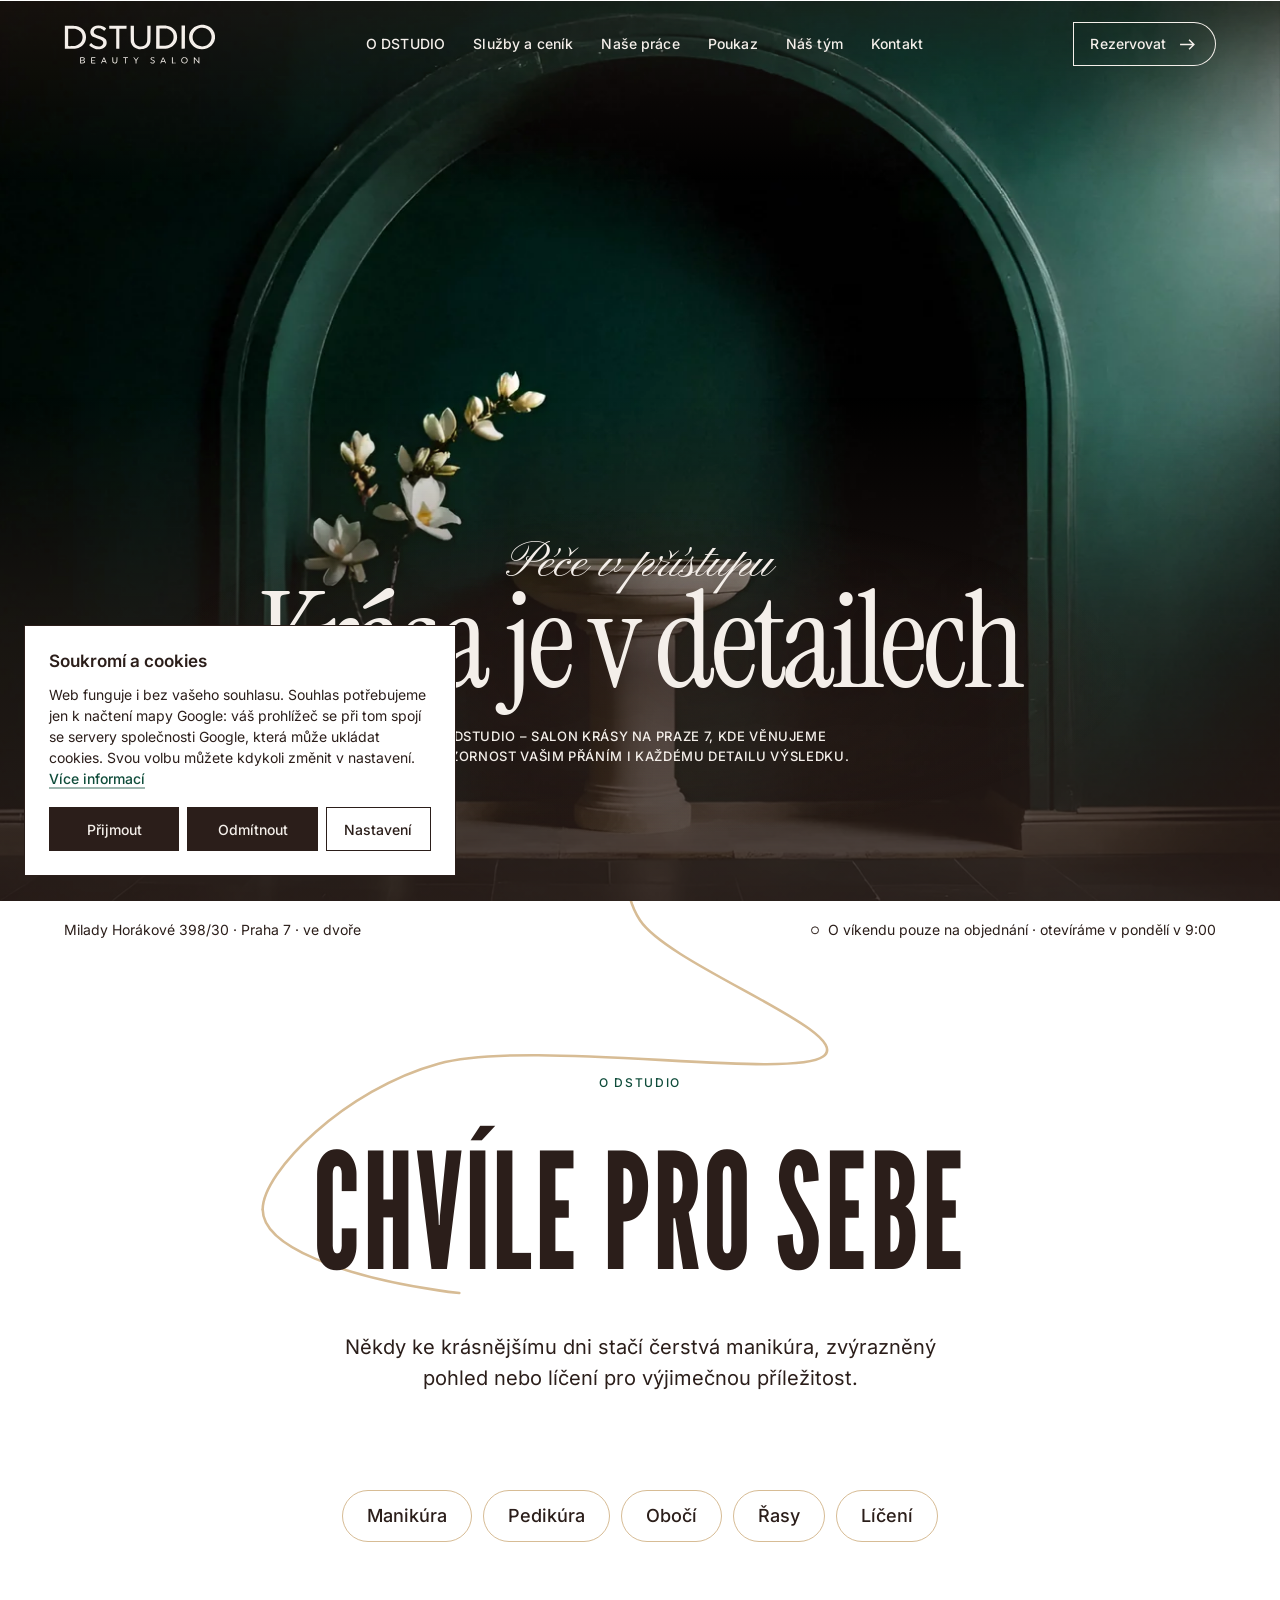
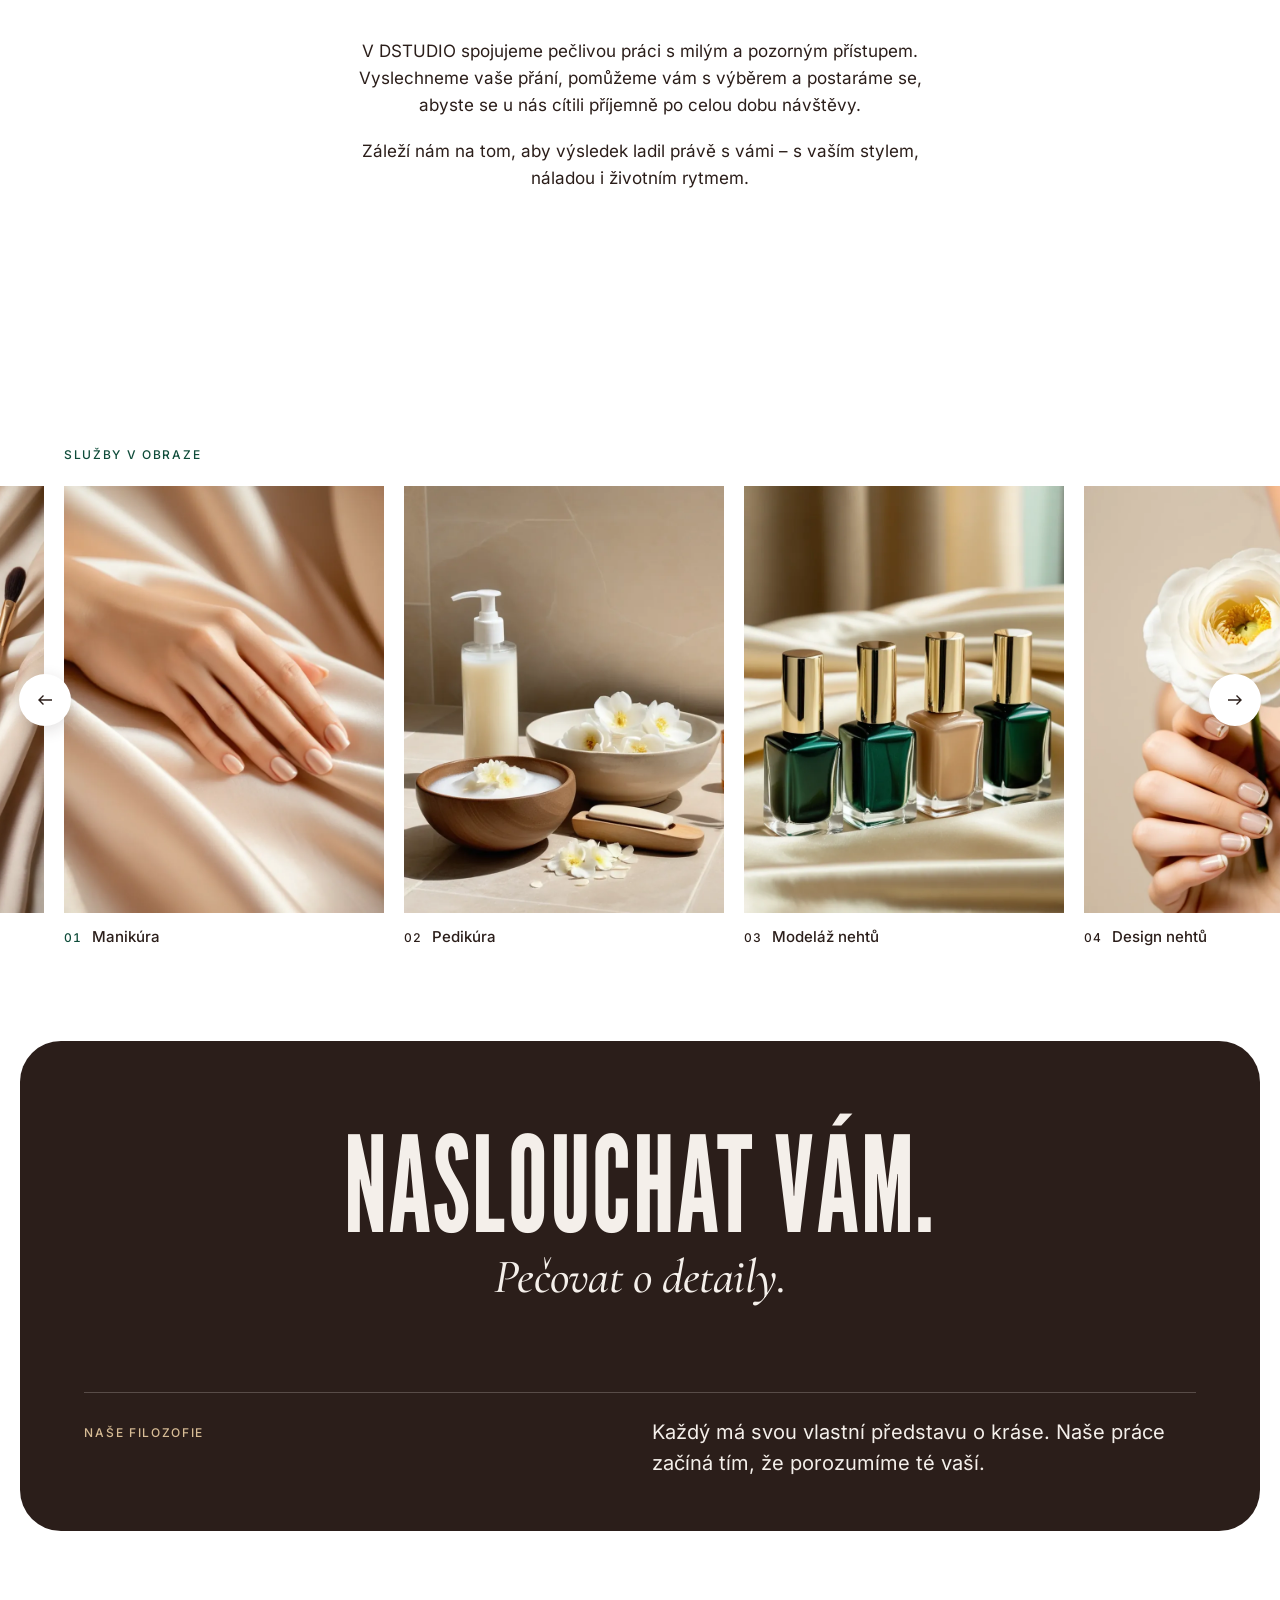
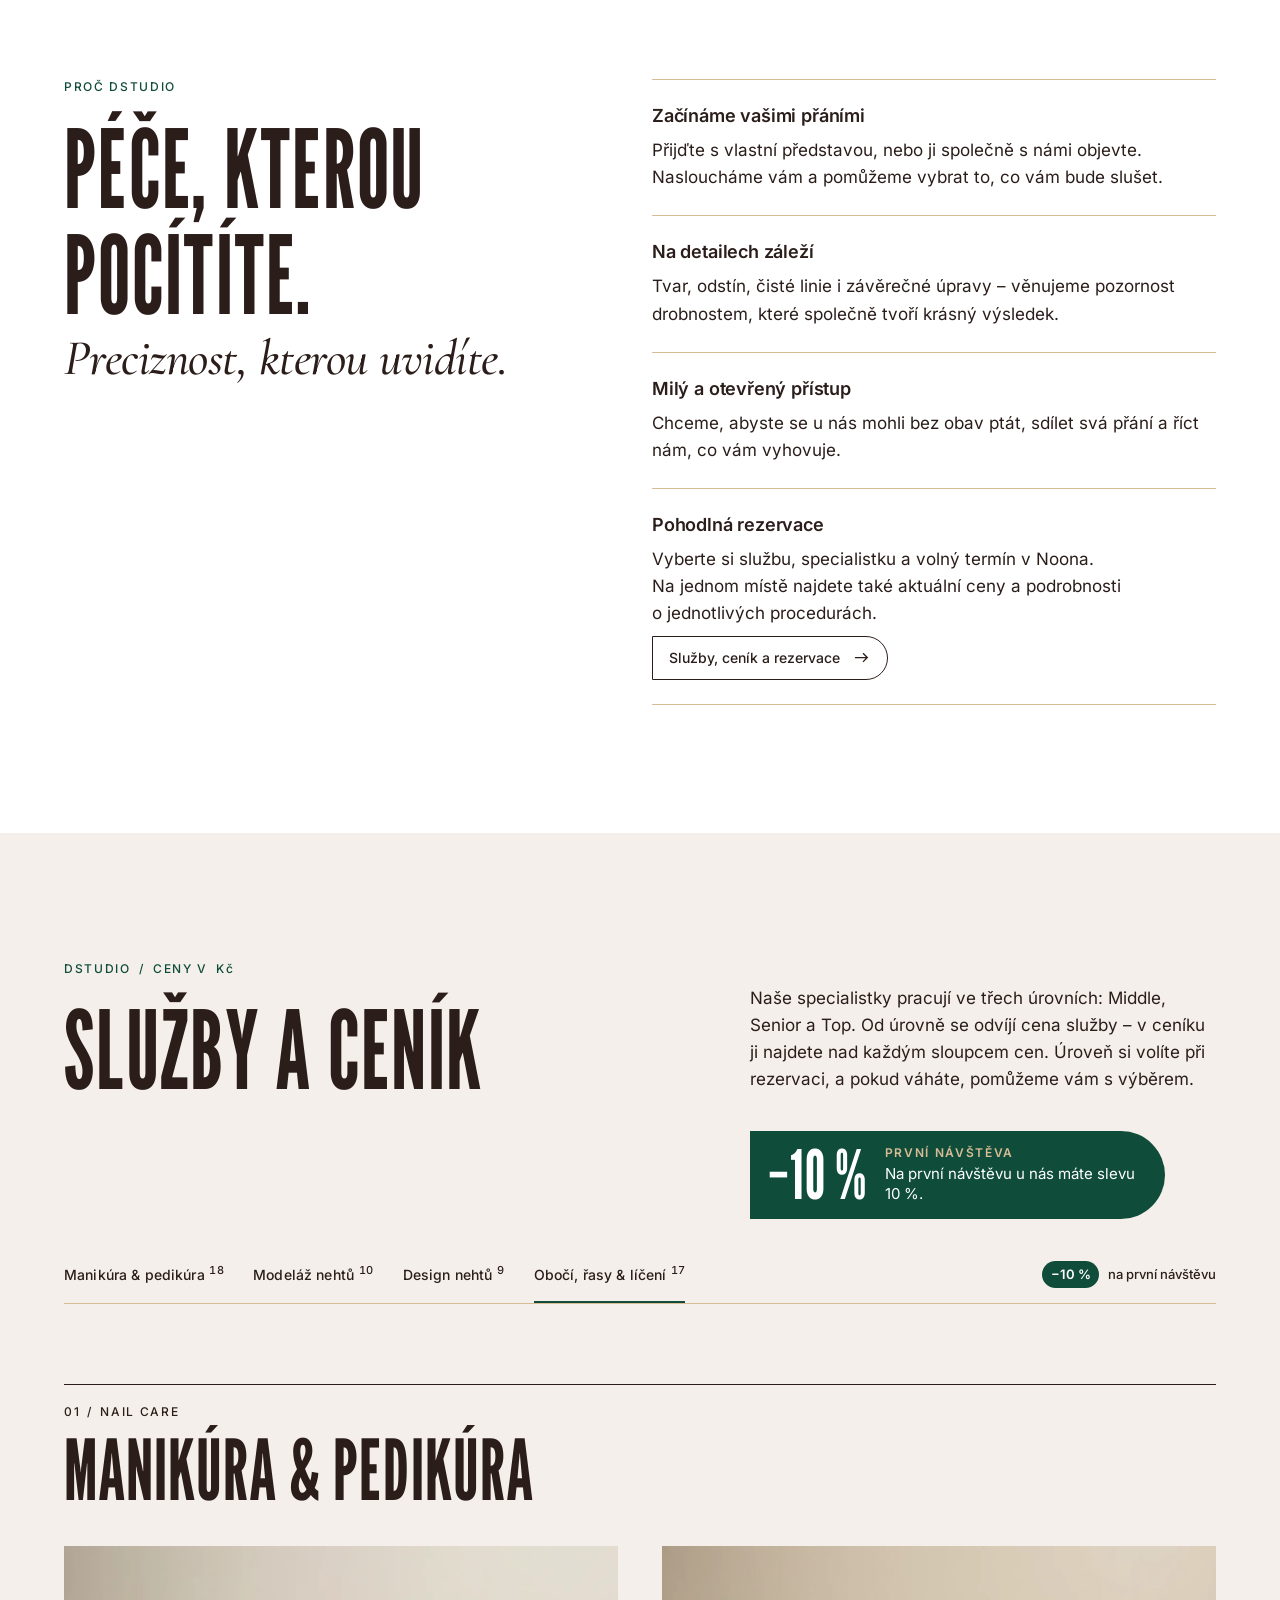
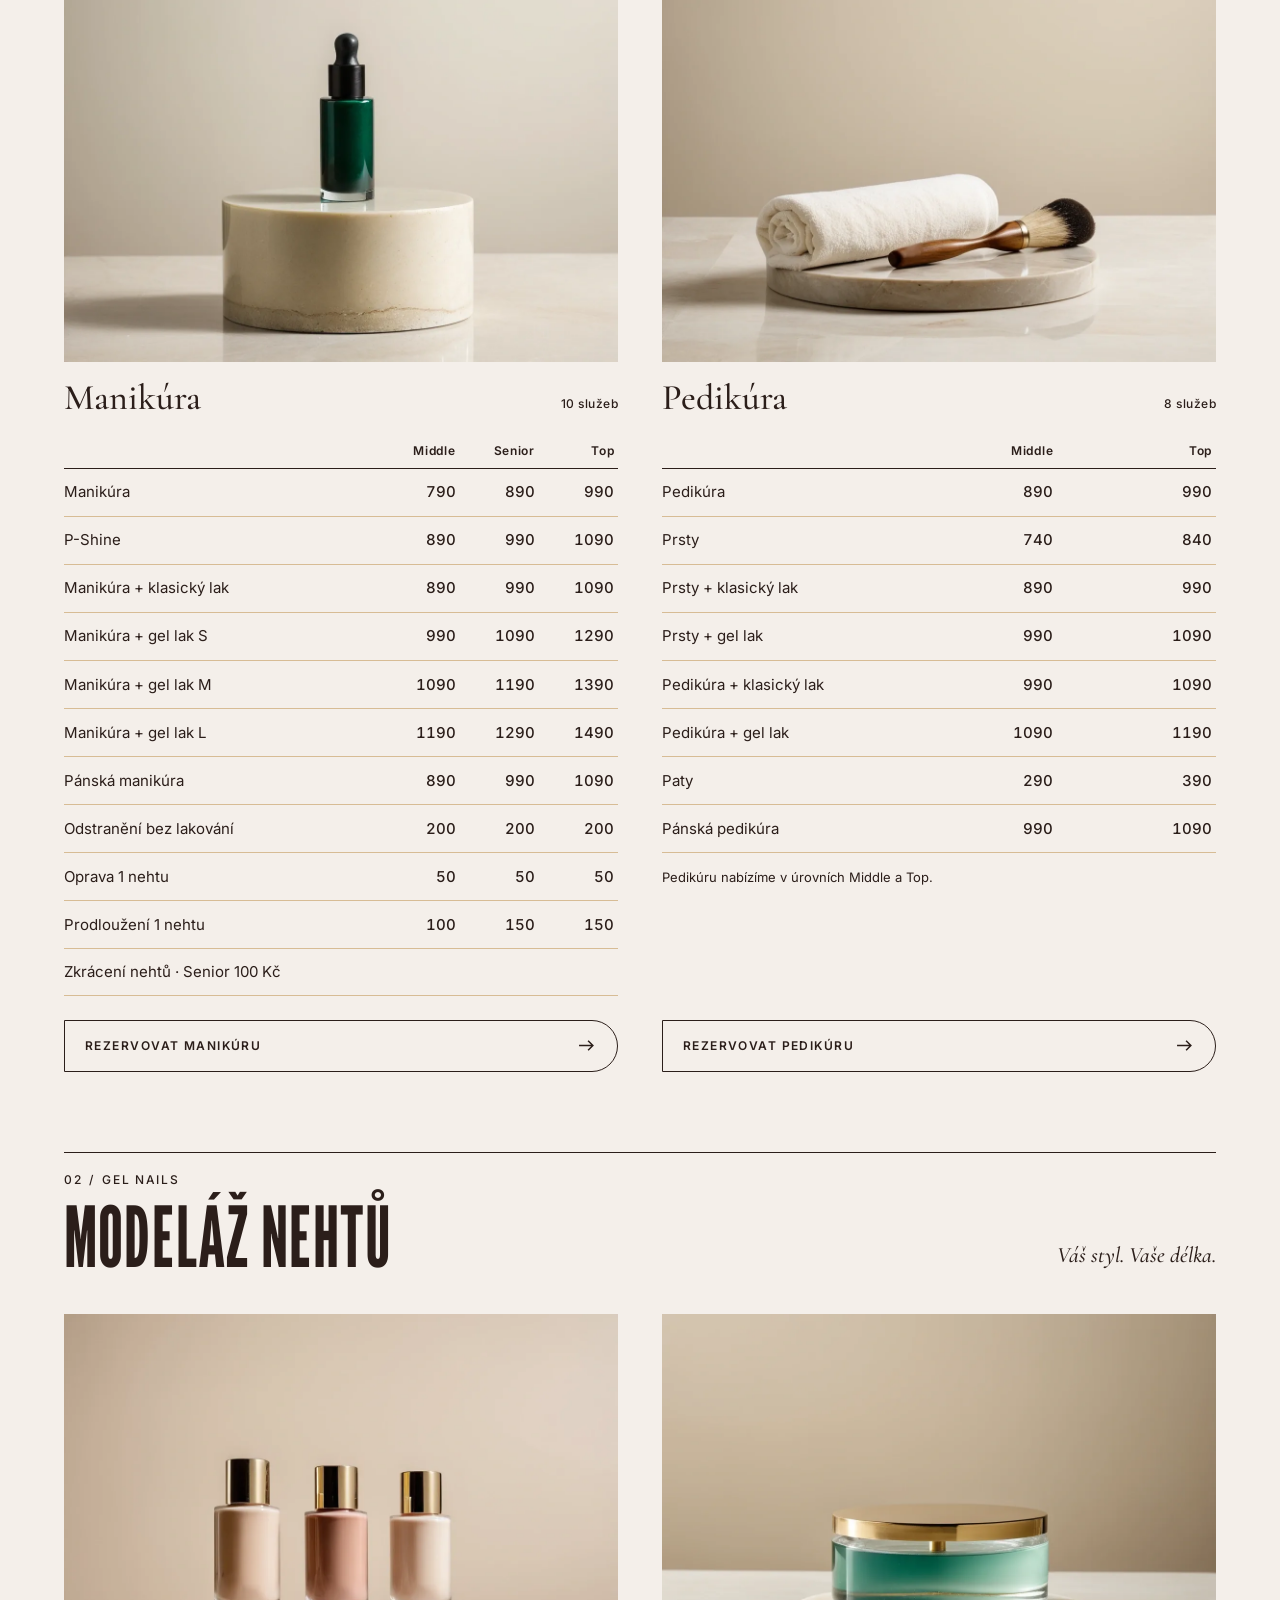
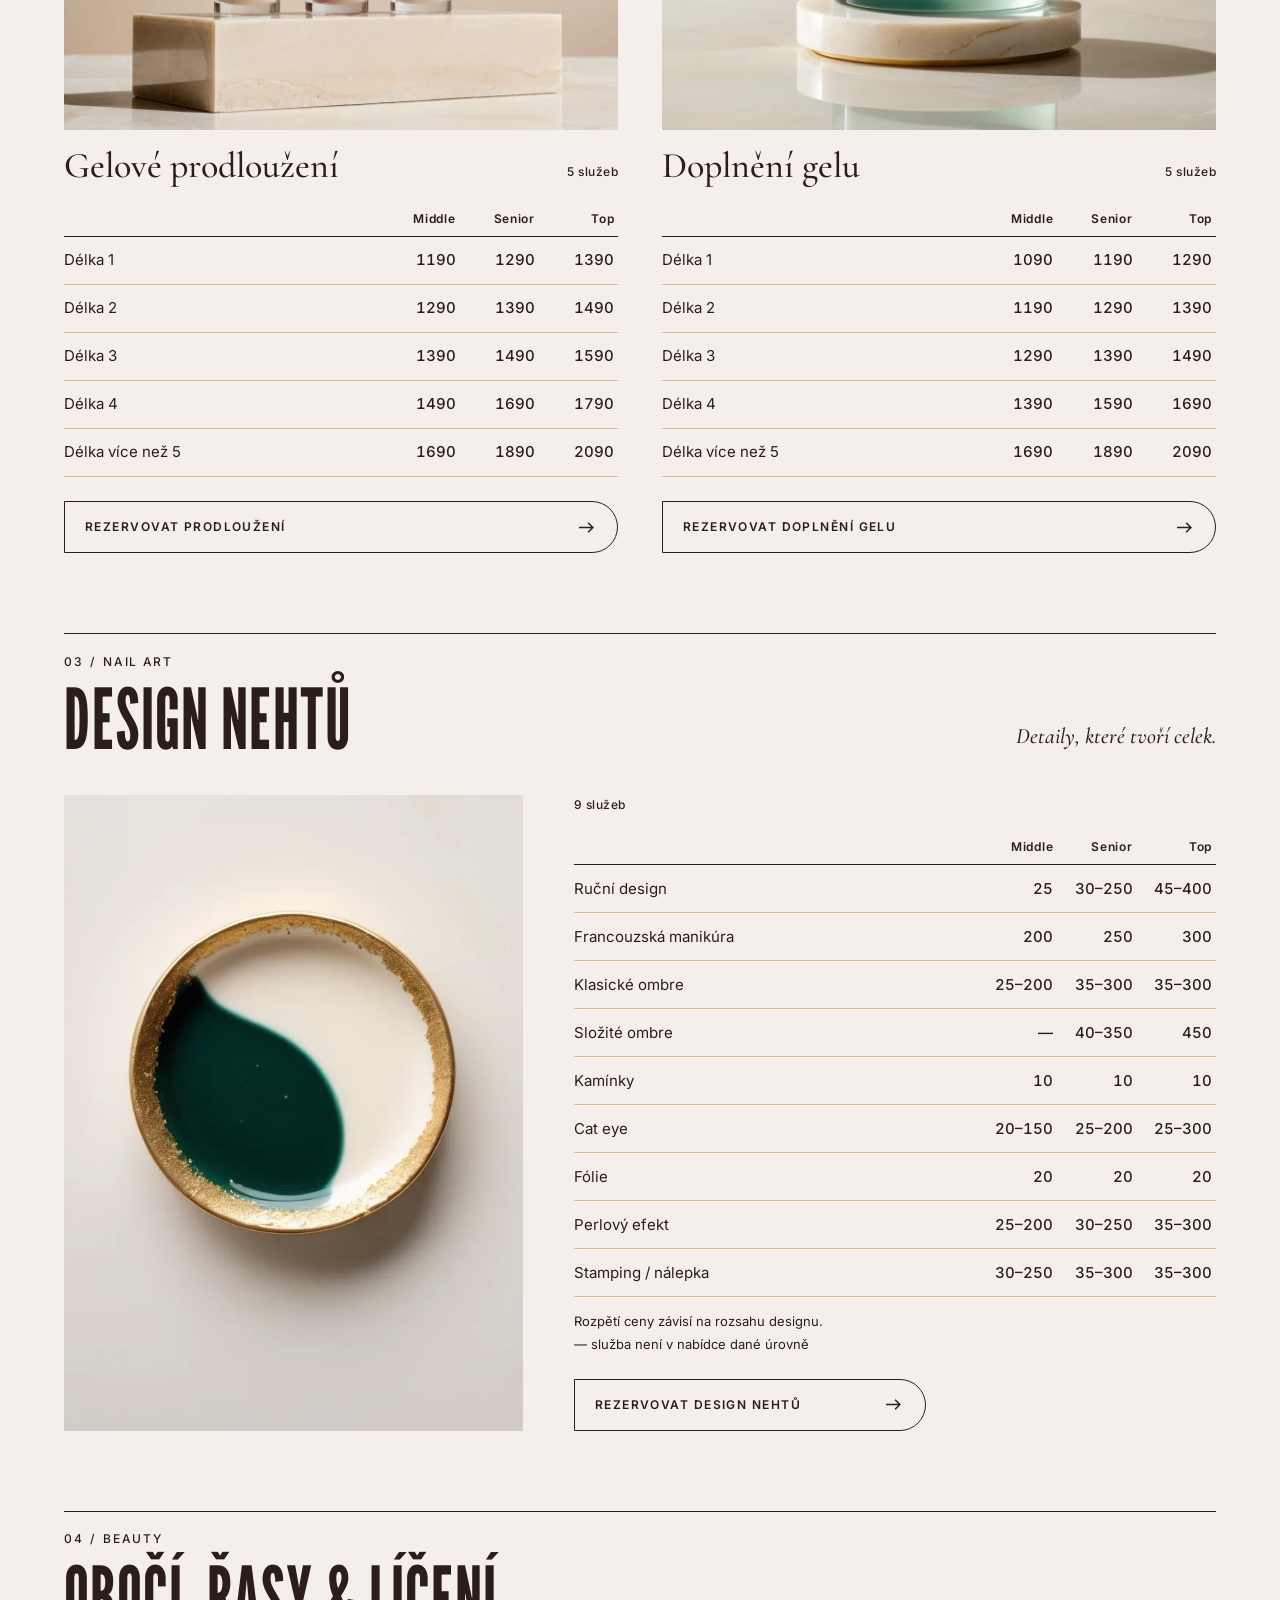
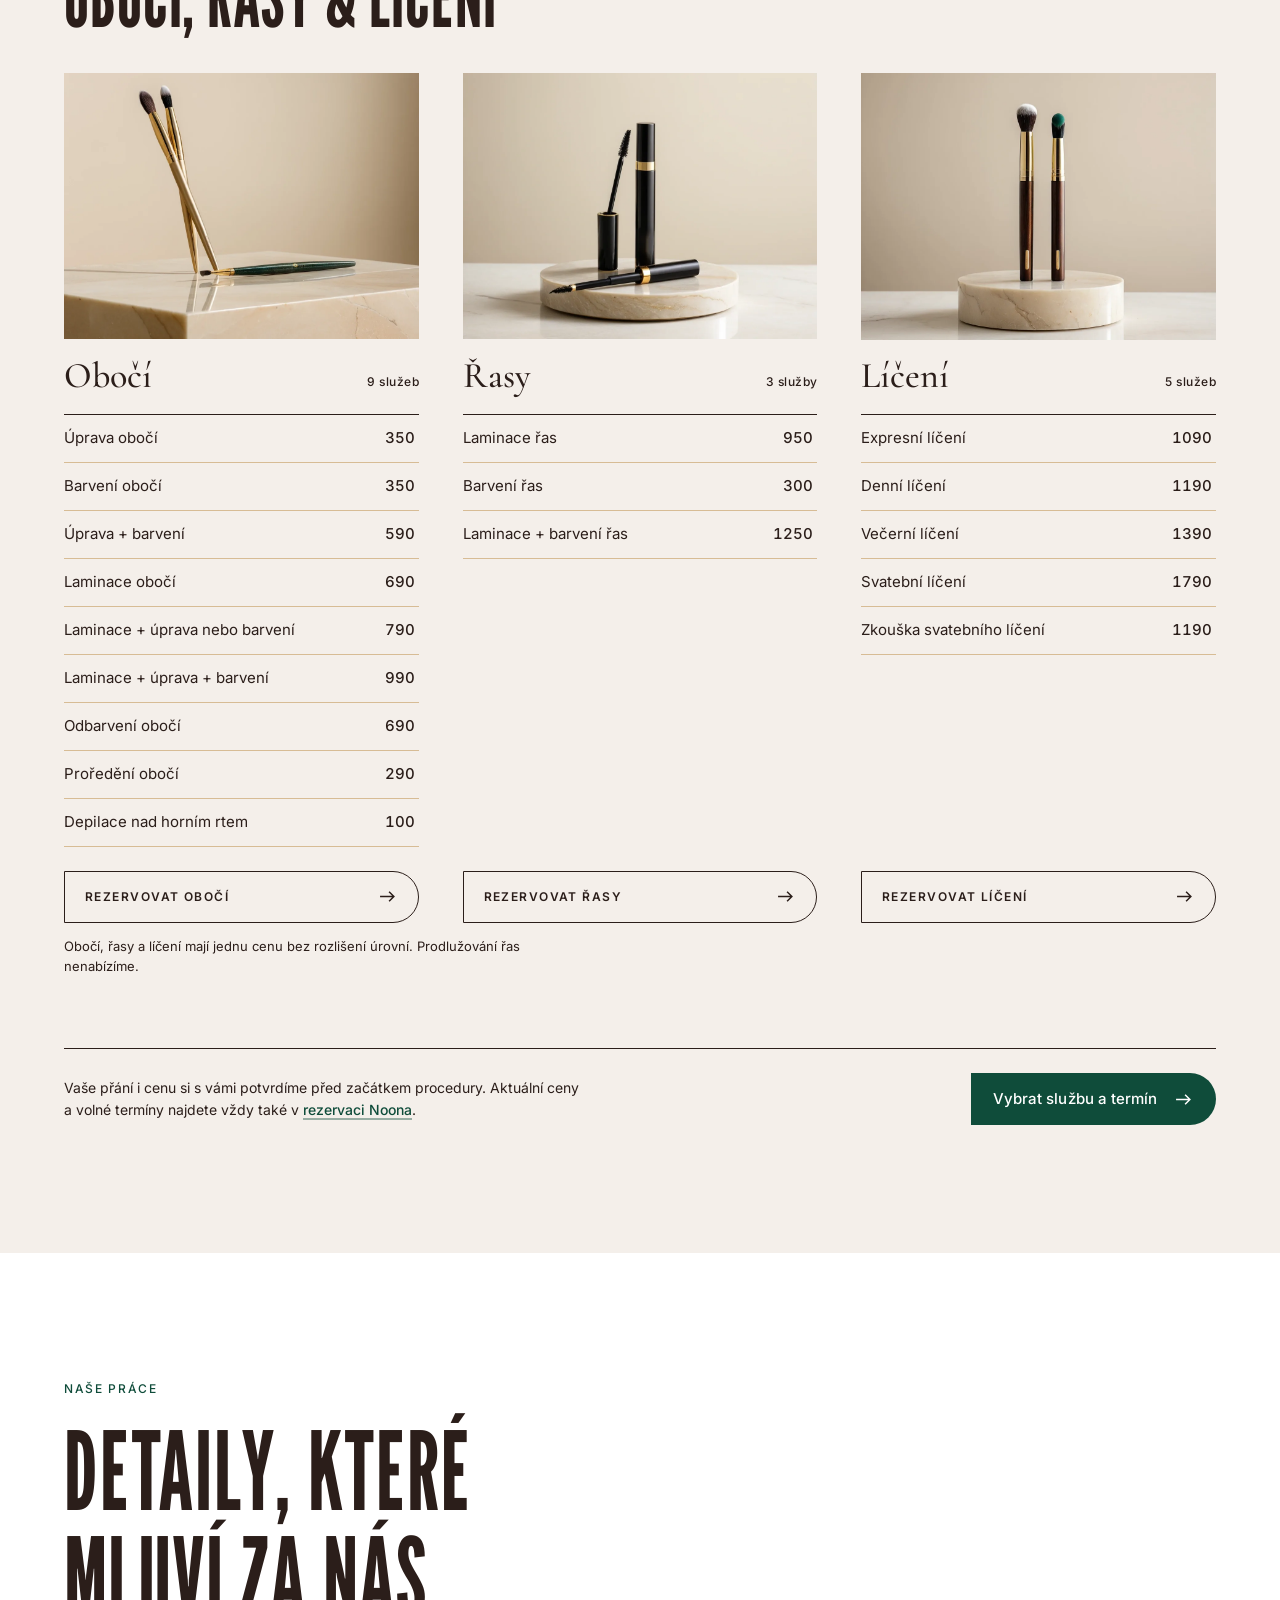
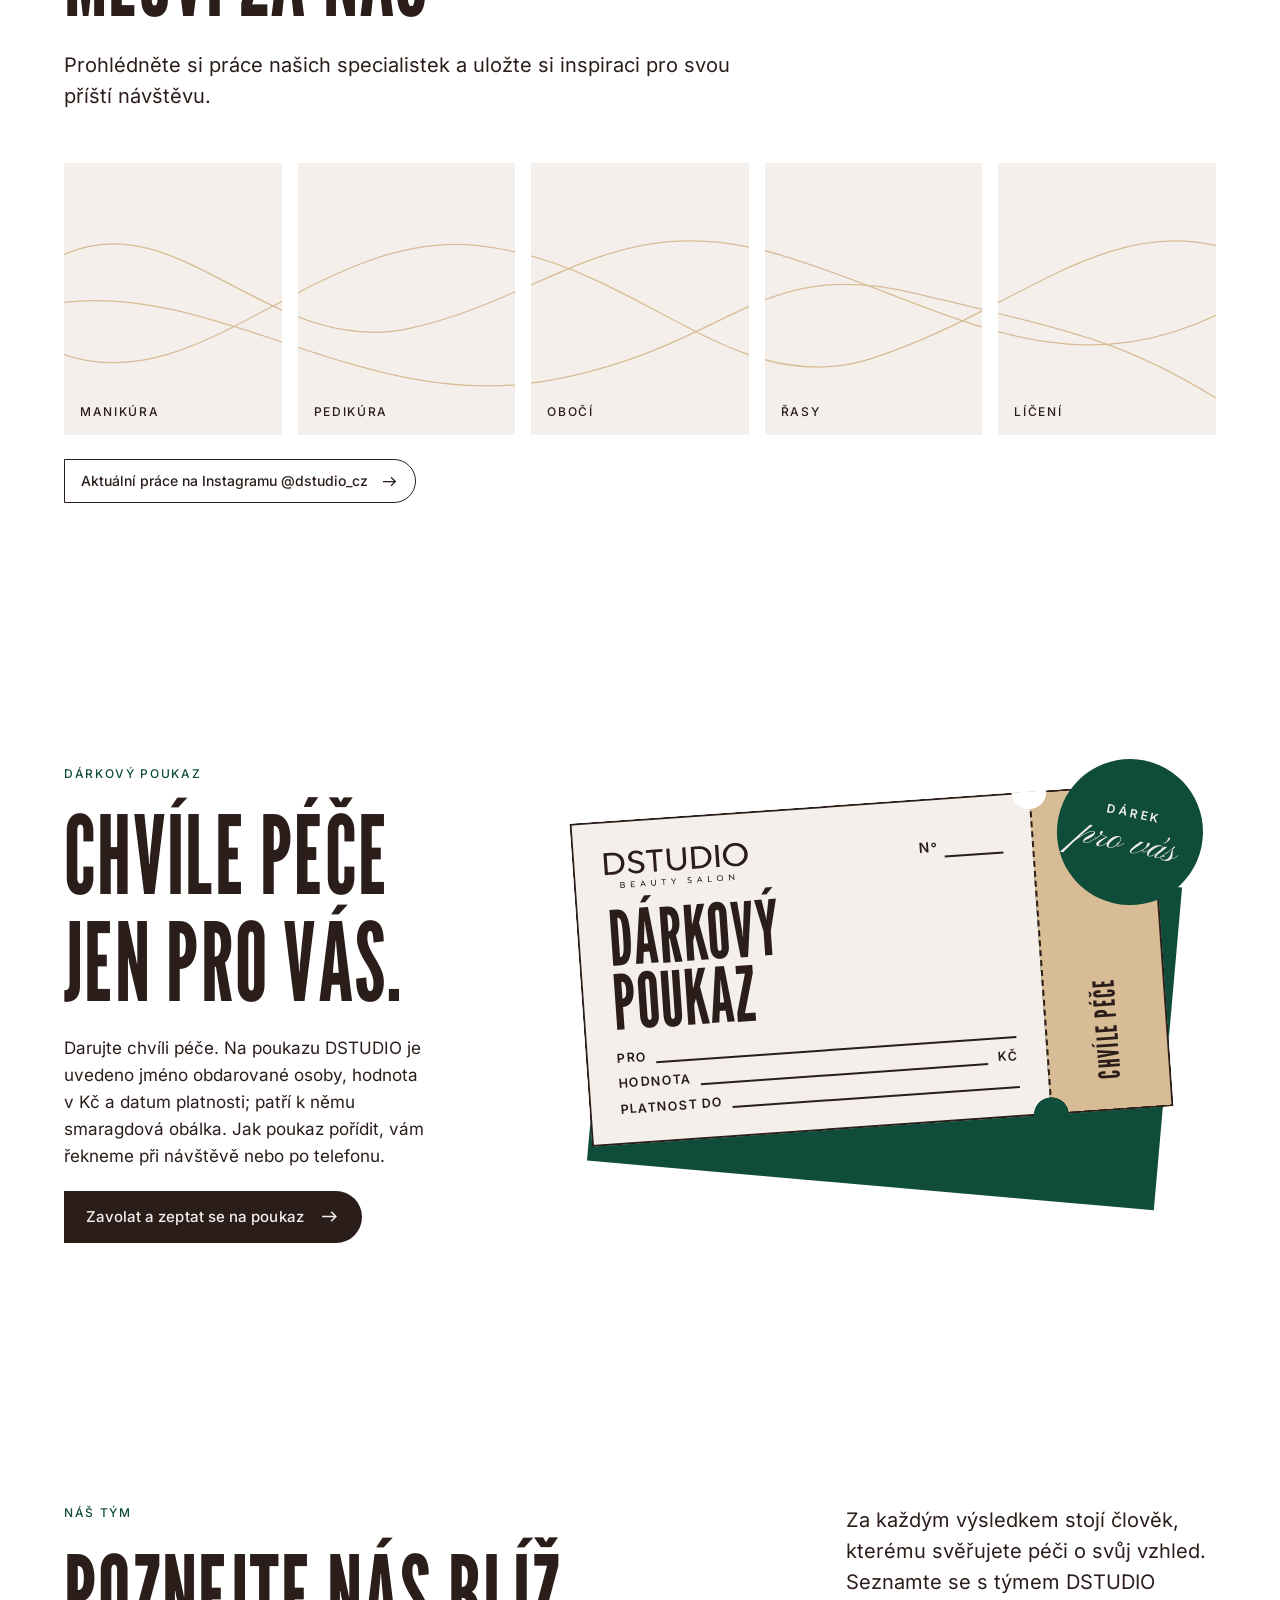
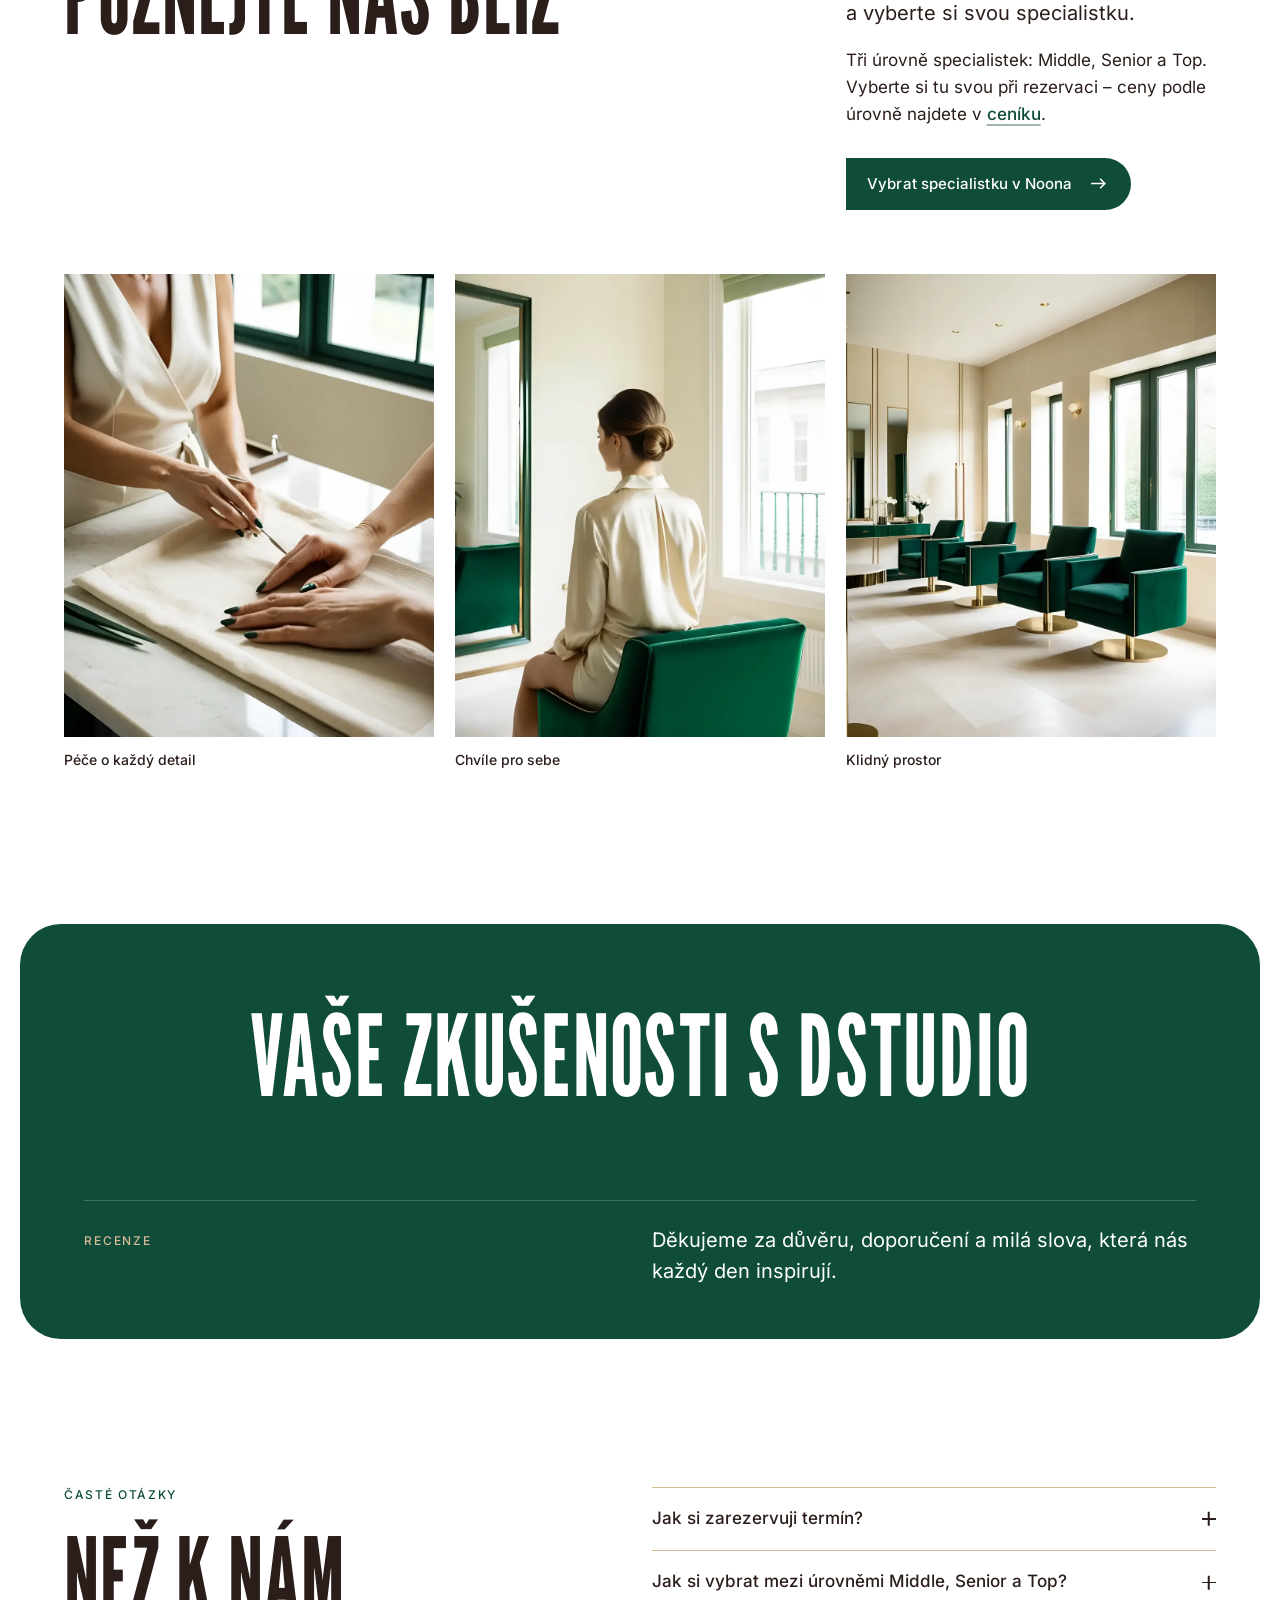
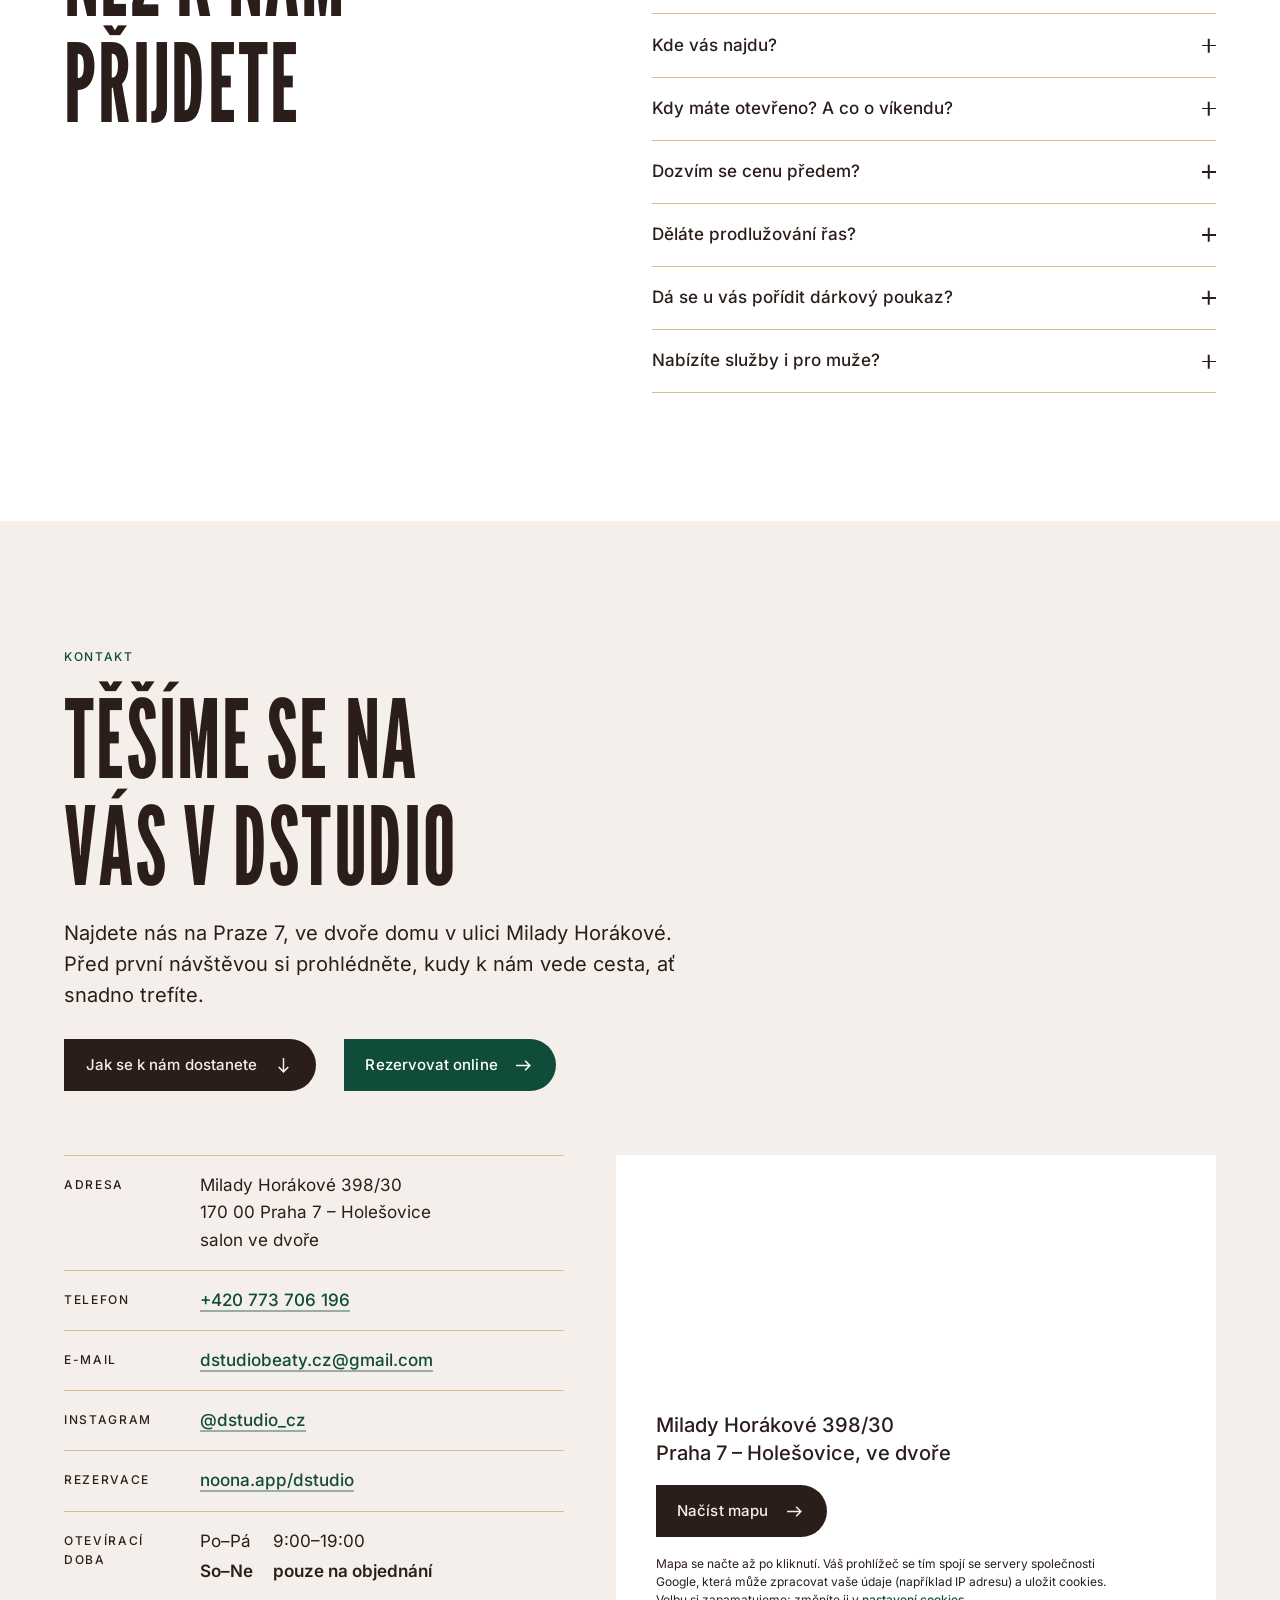
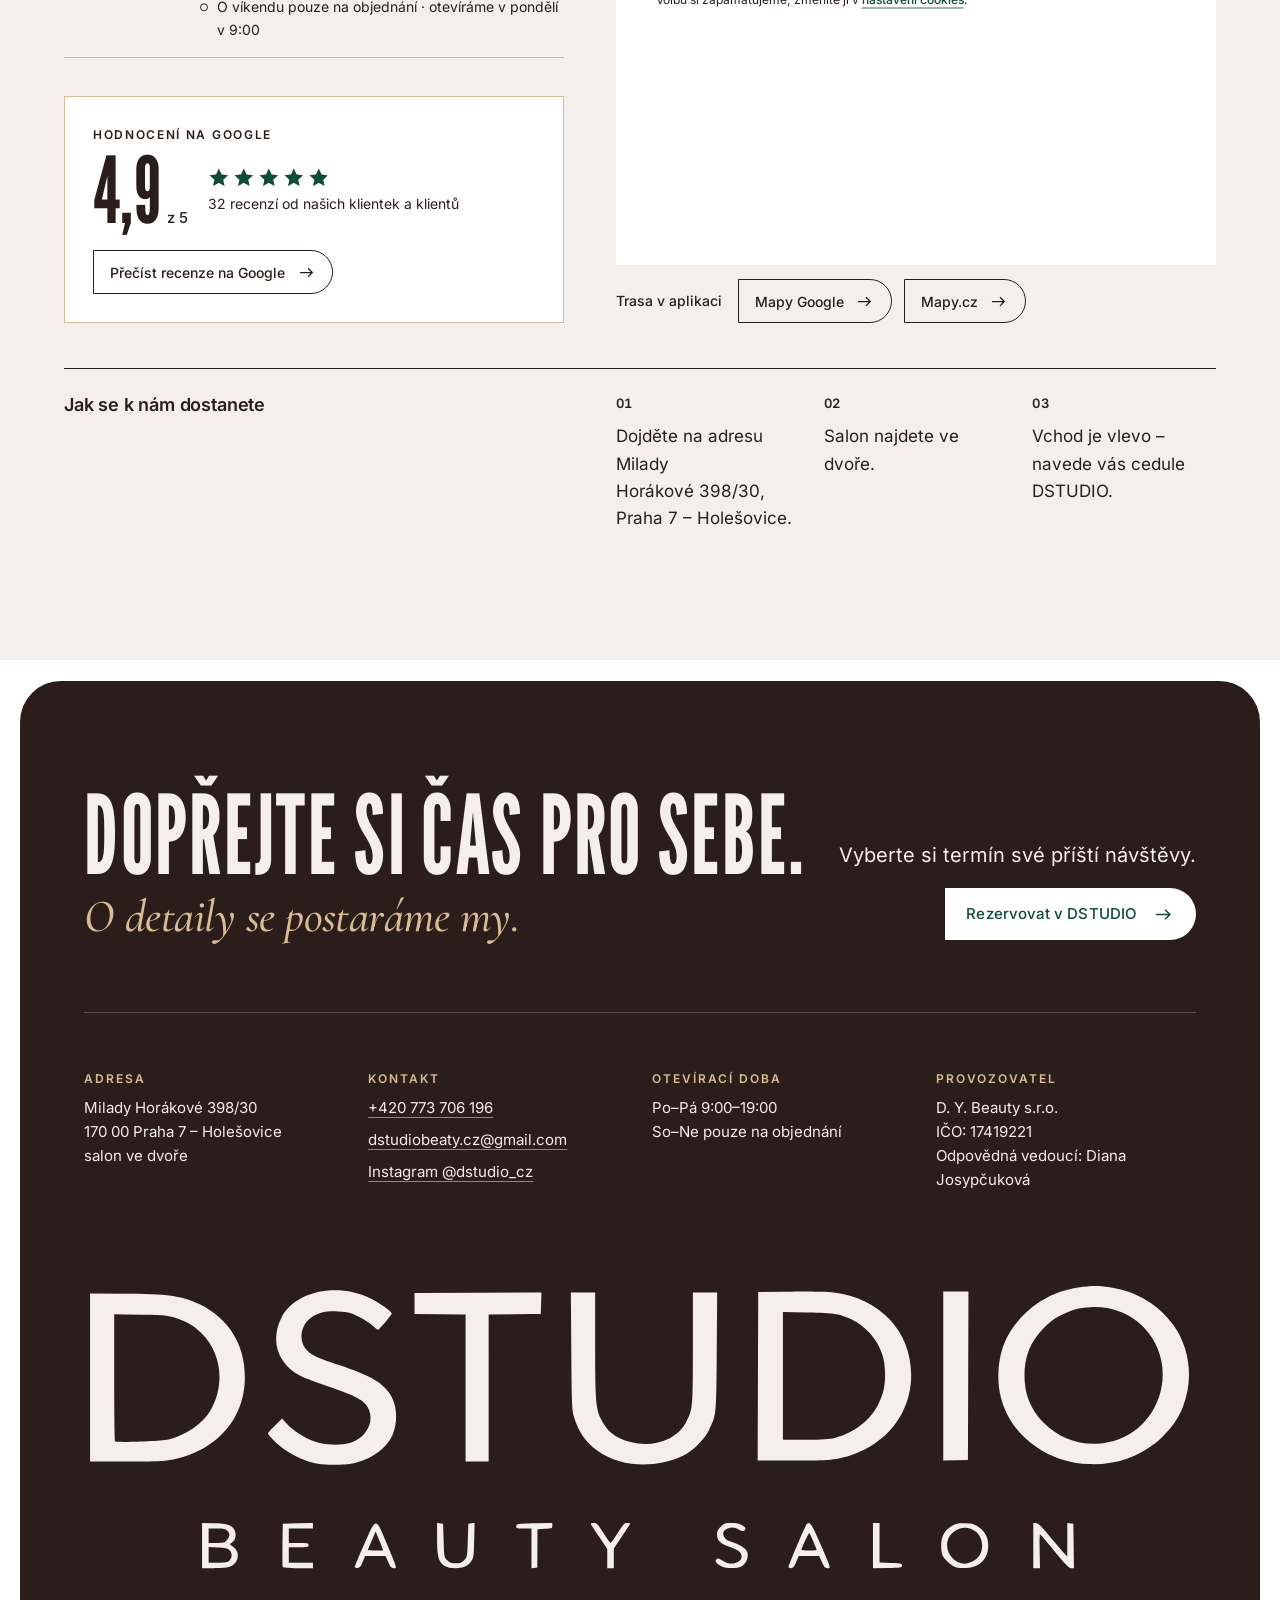
==== commit 75276e28: "Add the salon's e-mail address dstudiobeaty.cz@gmail.com in the contact list, the footer of every pa" ====
--- a/index.html
+++ b/index.html
@@ -39,6 +39,7 @@
     "legalName": "D. Y. Beauty s.r.o.",
     "taxID": "17419221",
     "telephone": "+420773706196",
+    "email": "dstudiobeaty.cz@gmail.com",
     "currenciesAccepted": "CZK",
     "address": {
       "@type": "PostalAddress",
@@ -99,6 +100,7 @@
       </ul>
       <div class="nav-extra">
         <p><a href="tel:+420773706196">+420&nbsp;773&nbsp;706&nbsp;196</a></p>
+        <p><a href="mailto:dstudiobeaty.cz@gmail.com">dstudiobeaty.cz<wbr>@gmail.com</a></p>
         <p>Milady Horákové&nbsp;398/30<br>Praha&nbsp;7 · ve dvoře</p>
         <a class="btn btn--block" href="https://noona.app/dstudio" target="_blank" rel="noopener">Rezervovat online <span class="btn-arrow" aria-hidden="true"><svg><use href="#i-arrow"/></svg></span><span class="visually-hidden"> (otevře se na nové kartě)</span></a>
       </div>
@@ -647,6 +649,10 @@
               <dd><a href="tel:+420773706196">+420&nbsp;773&nbsp;706&nbsp;196</a></dd>
             </div>
             <div>
+              <dt>E-mail</dt>
+              <dd><a href="mailto:dstudiobeaty.cz@gmail.com">dstudiobeaty.cz<wbr>@gmail.com</a></dd>
+            </div>
+            <div>
               <dt>Instagram</dt>
               <dd><a href="https://www.instagram.com/dstudio_cz/" target="_blank" rel="noopener">@dstudio_cz<span class="visually-hidden"> (otevře se na nové kartě)</span></a></dd>
             </div>
@@ -731,7 +737,7 @@
       <div class="footer-col">
         <h2 class="footer-label">Kontakt</h2>
         <p><a href="tel:+420773706196">+420&nbsp;773&nbsp;706&nbsp;196</a></p>
-        
+        <p><a href="mailto:dstudiobeaty.cz@gmail.com">dstudiobeaty.cz<wbr>@gmail.com</a></p>
         <p><a href="https://www.instagram.com/dstudio_cz/" target="_blank" rel="noopener">Instagram @dstudio_cz<span class="visually-hidden"> (otevře se na nové kartě)</span></a></p>
       </div>
       <div class="footer-col">
--- a/assets/css/main.css
+++ b/assets/css/main.css
@@ -1047,7 +1047,9 @@
 .contact-list > div { display: grid; grid-template-columns: 7.5rem 1fr; gap: 1rem; padding-block: 1rem; border-top: 1px solid var(--beige); }
 .contact-list > div:last-child { border-bottom: 1px solid var(--beige); }
 .contact-list dt { font-size: 0.75rem; font-weight: 500; letter-spacing: 0.14em; text-transform: uppercase; padding-top: 0.25em; }
+.contact-list dd { min-width: 0; }
 .contact-list dd a { font-weight: 500; }
+a[href^="mailto:"] { overflow-wrap: anywhere; }
 .hours th, .hours td { padding: 0 1rem 0.2rem 0; text-align: left; font-weight: 400; }
 .hours th { width: 1%; white-space: nowrap; padding-right: 1.25rem; }
 .hours abbr { text-decoration: none; }
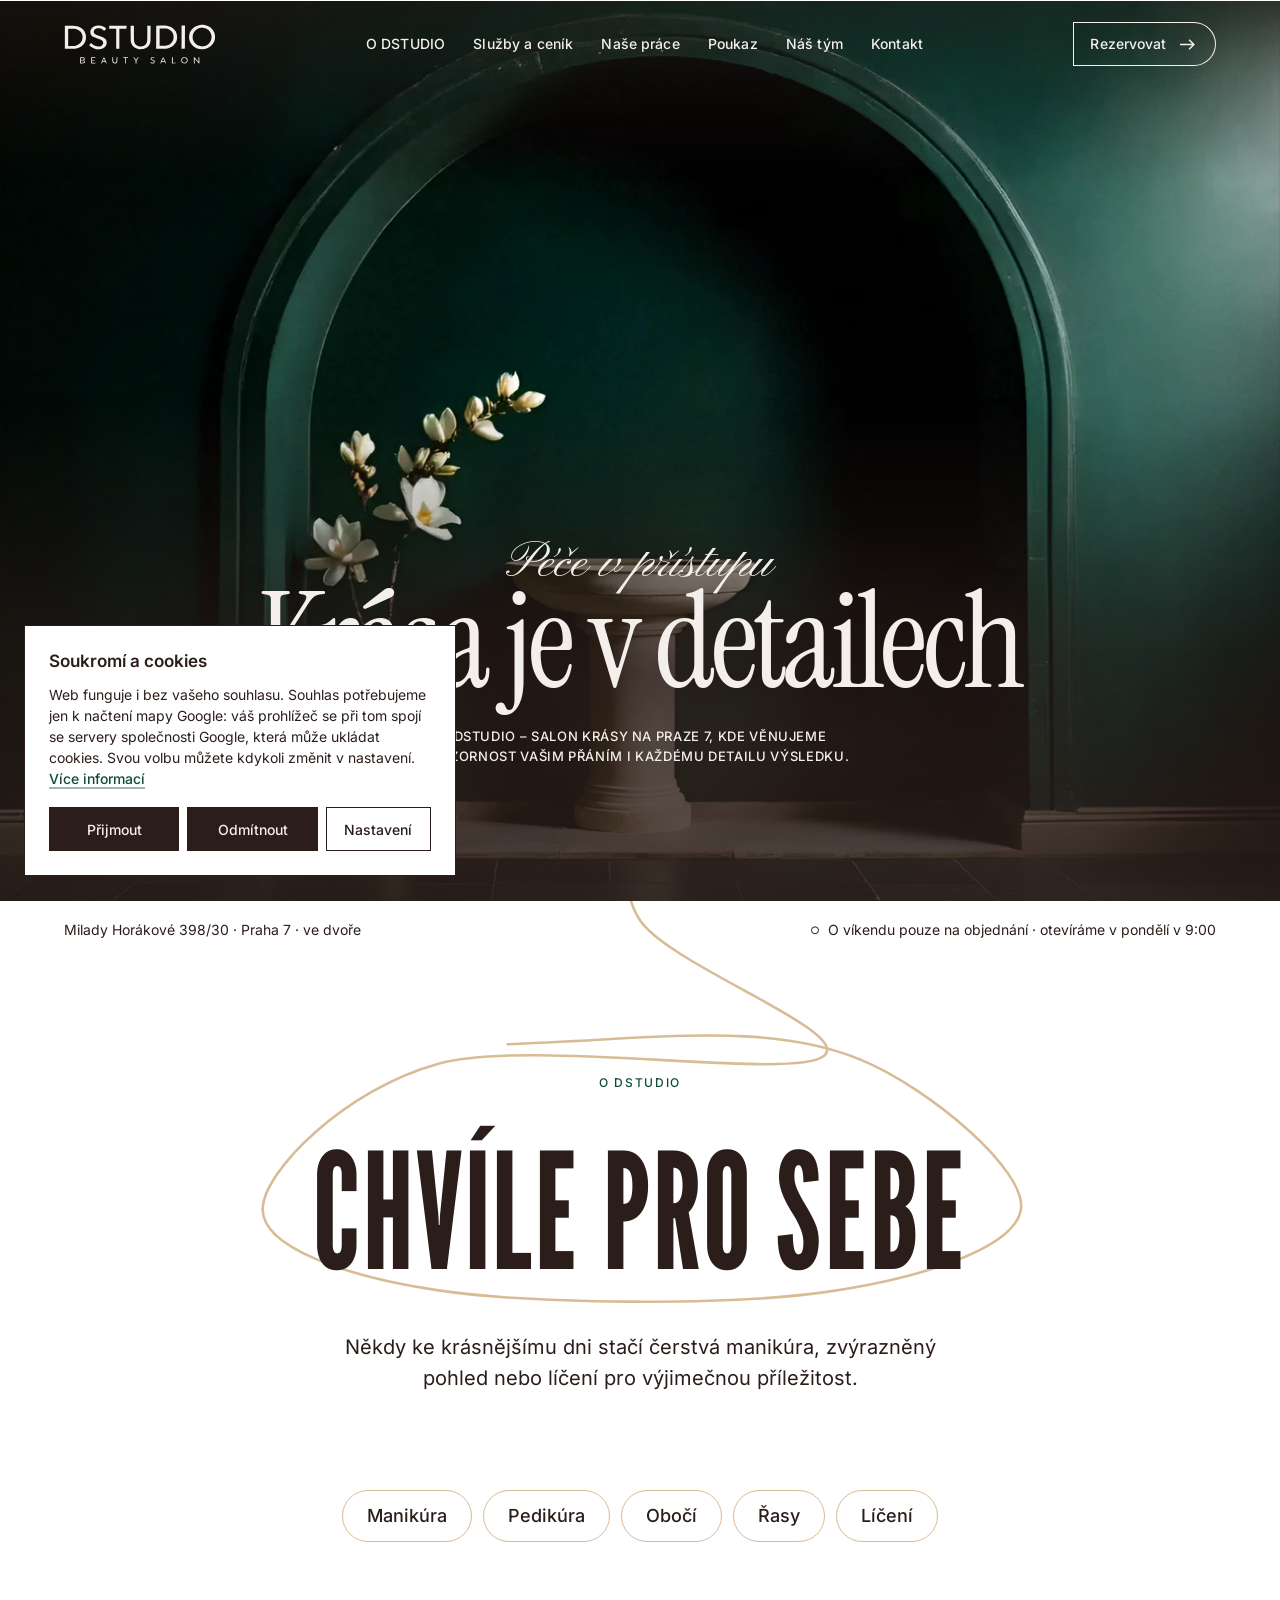
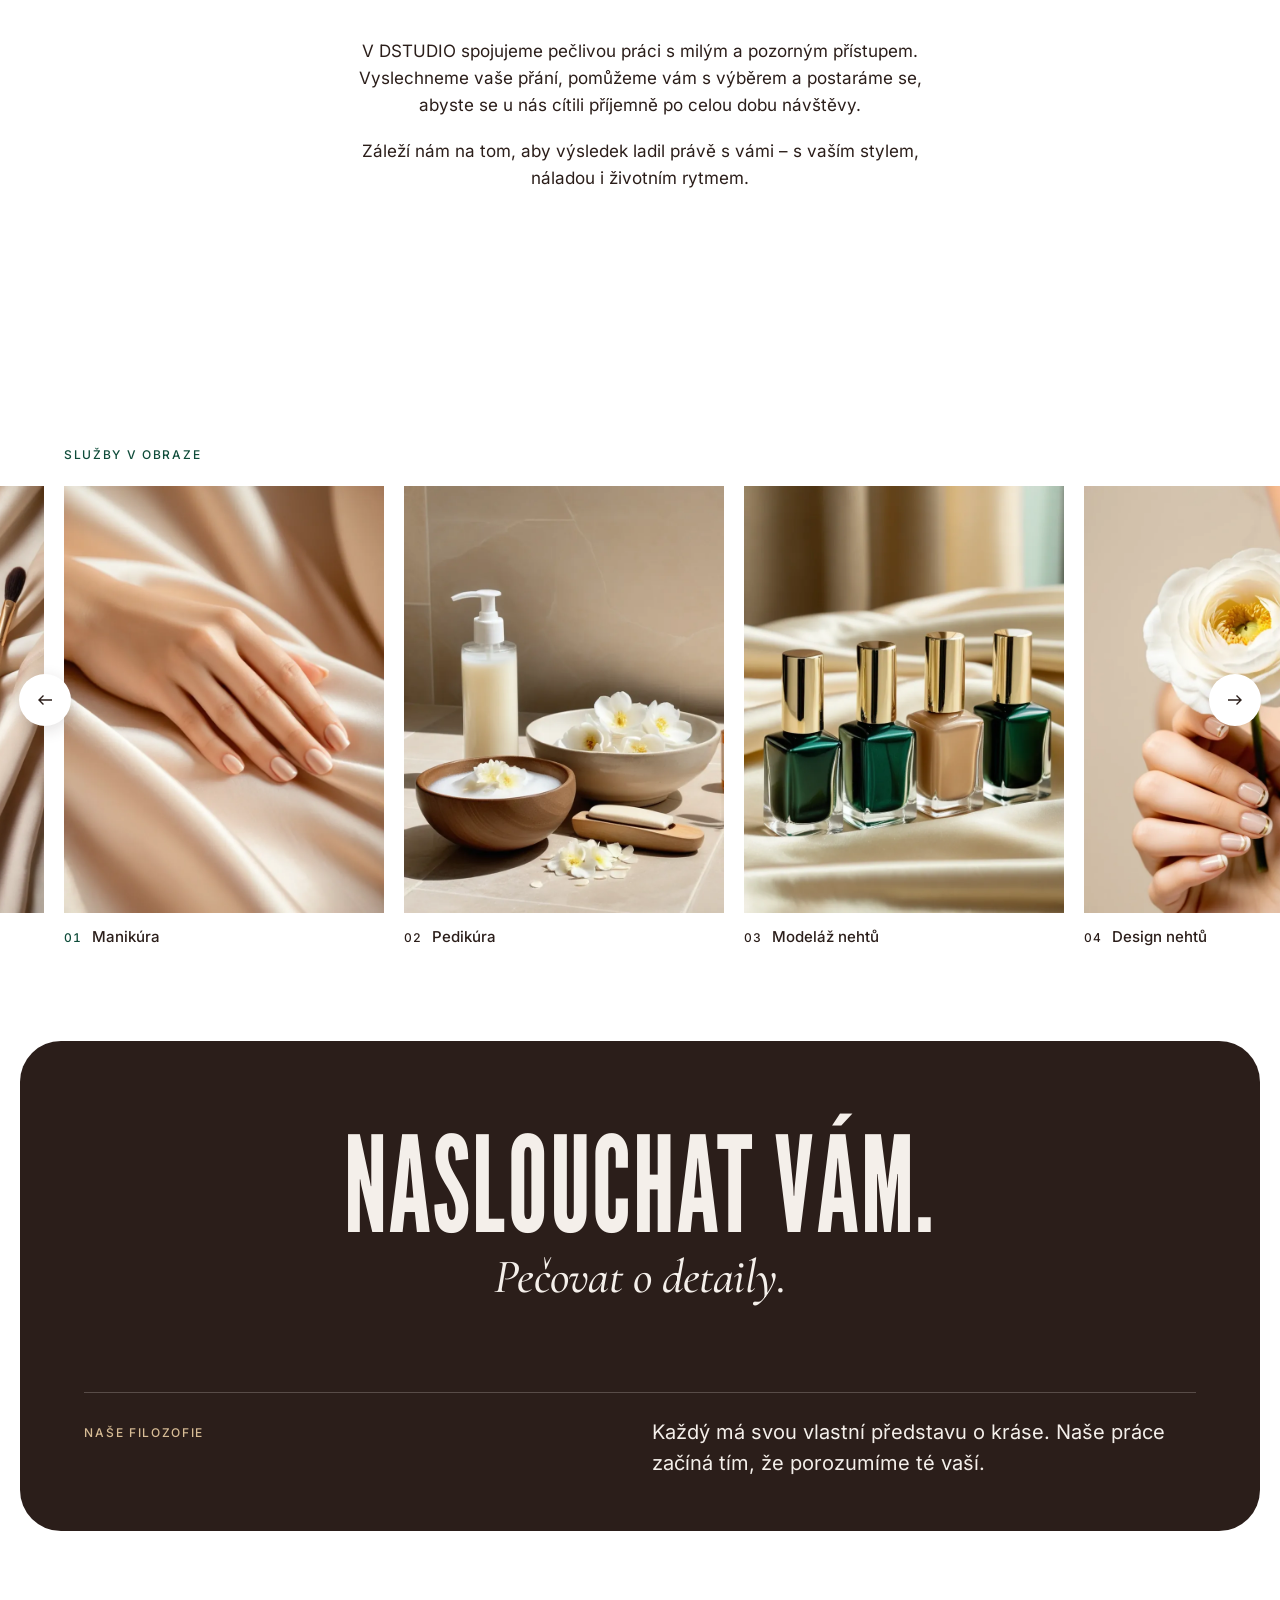
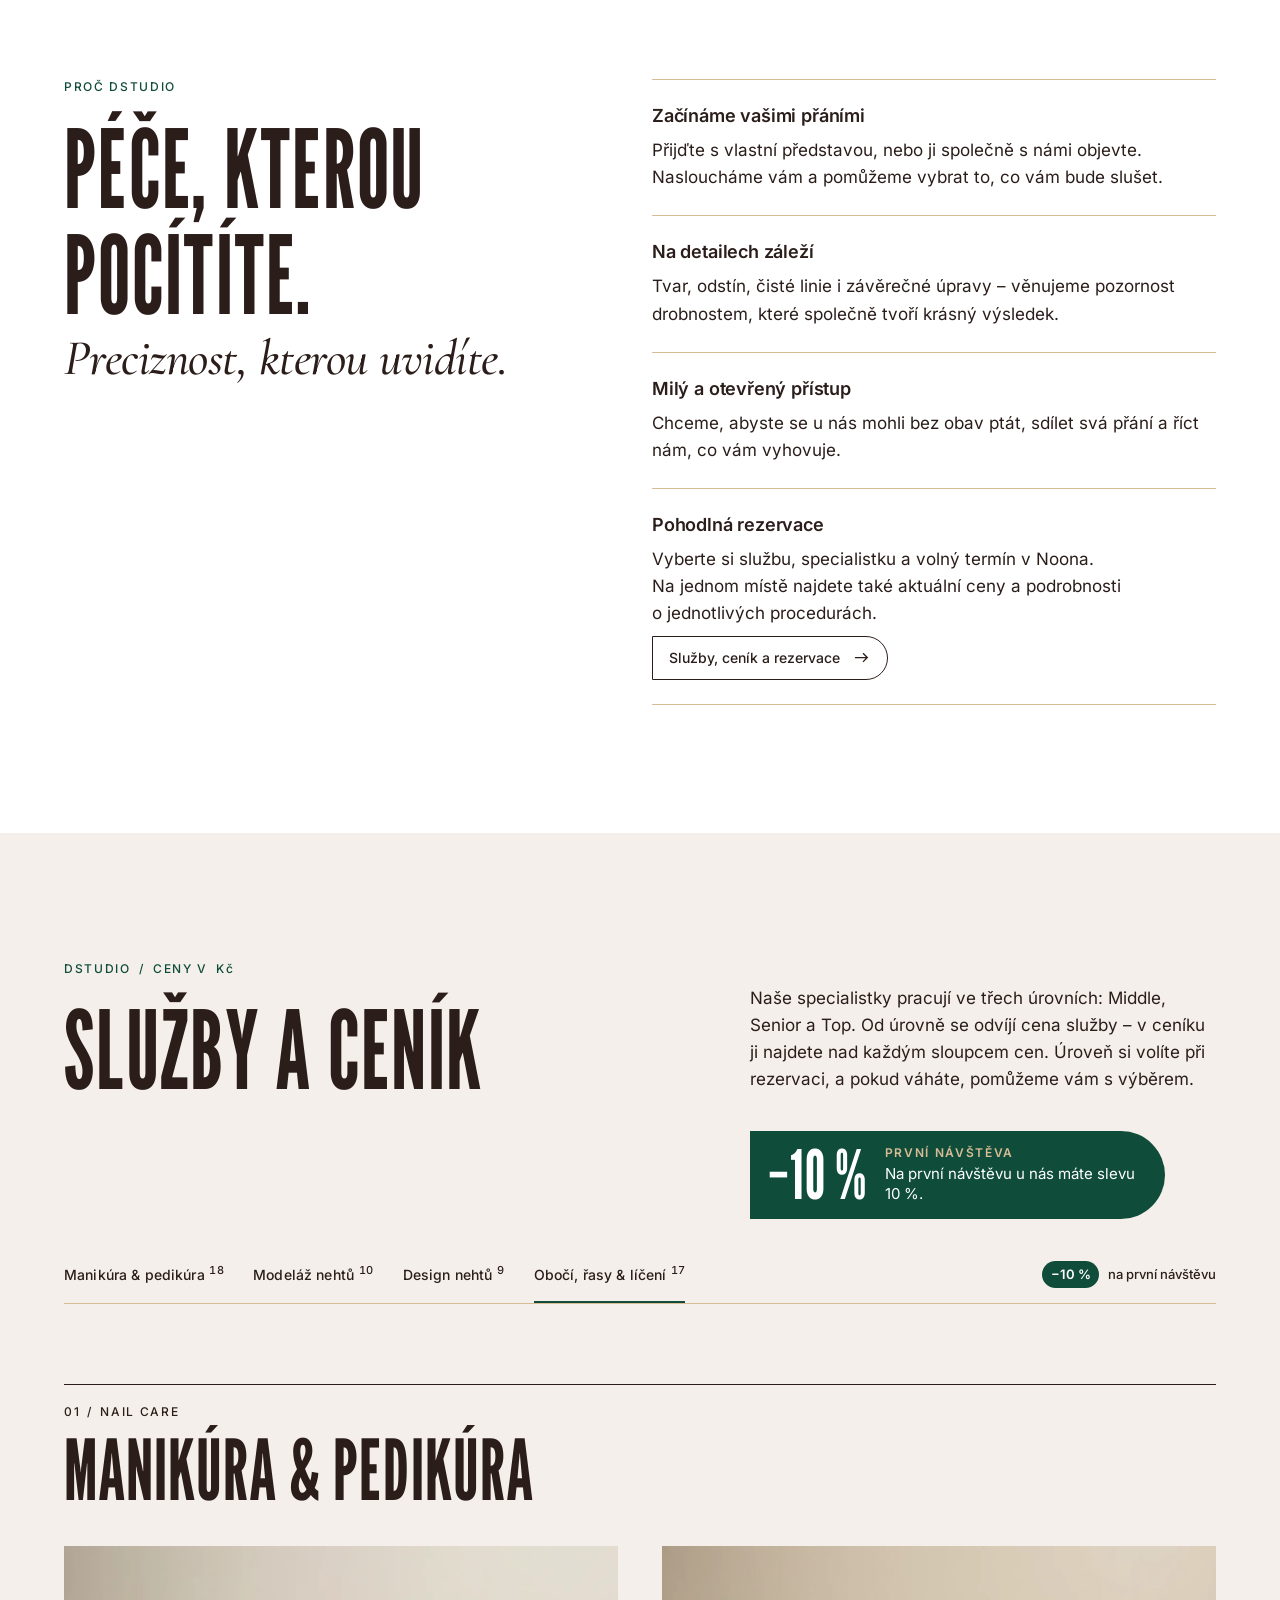
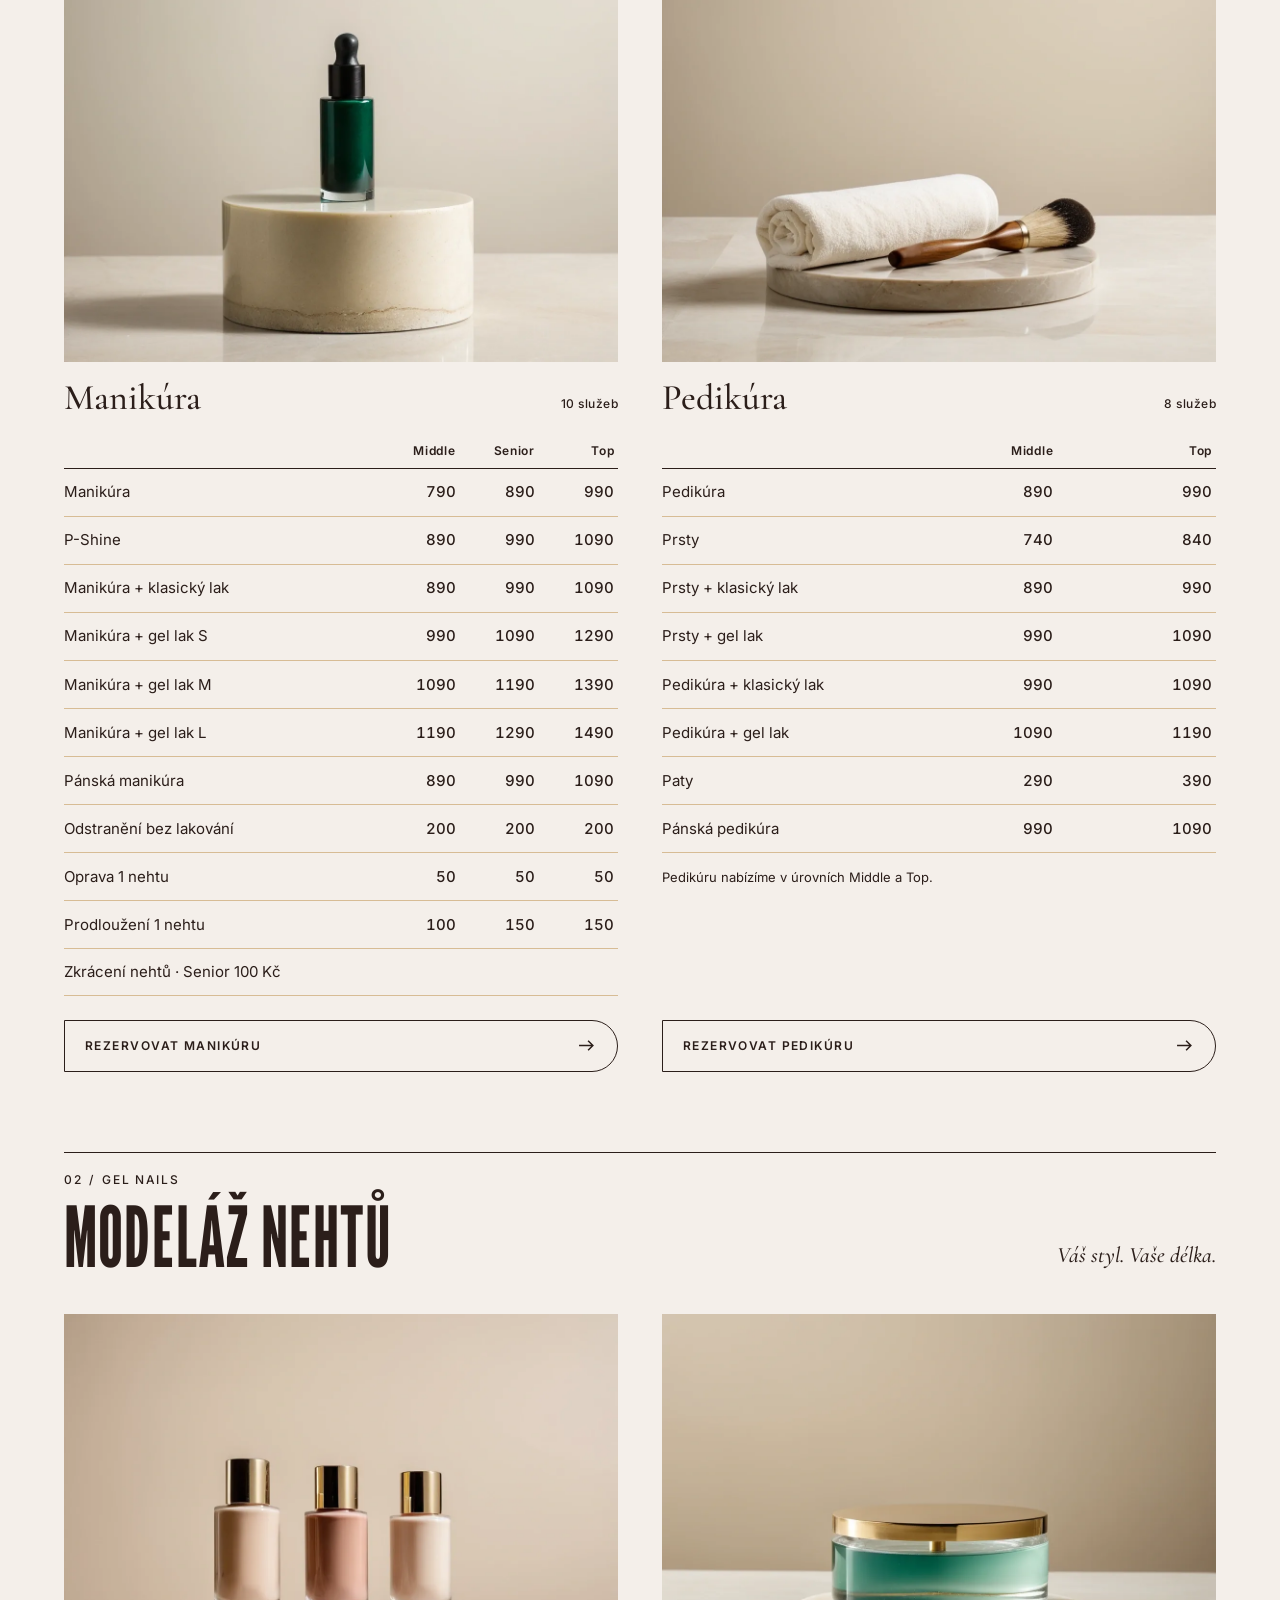
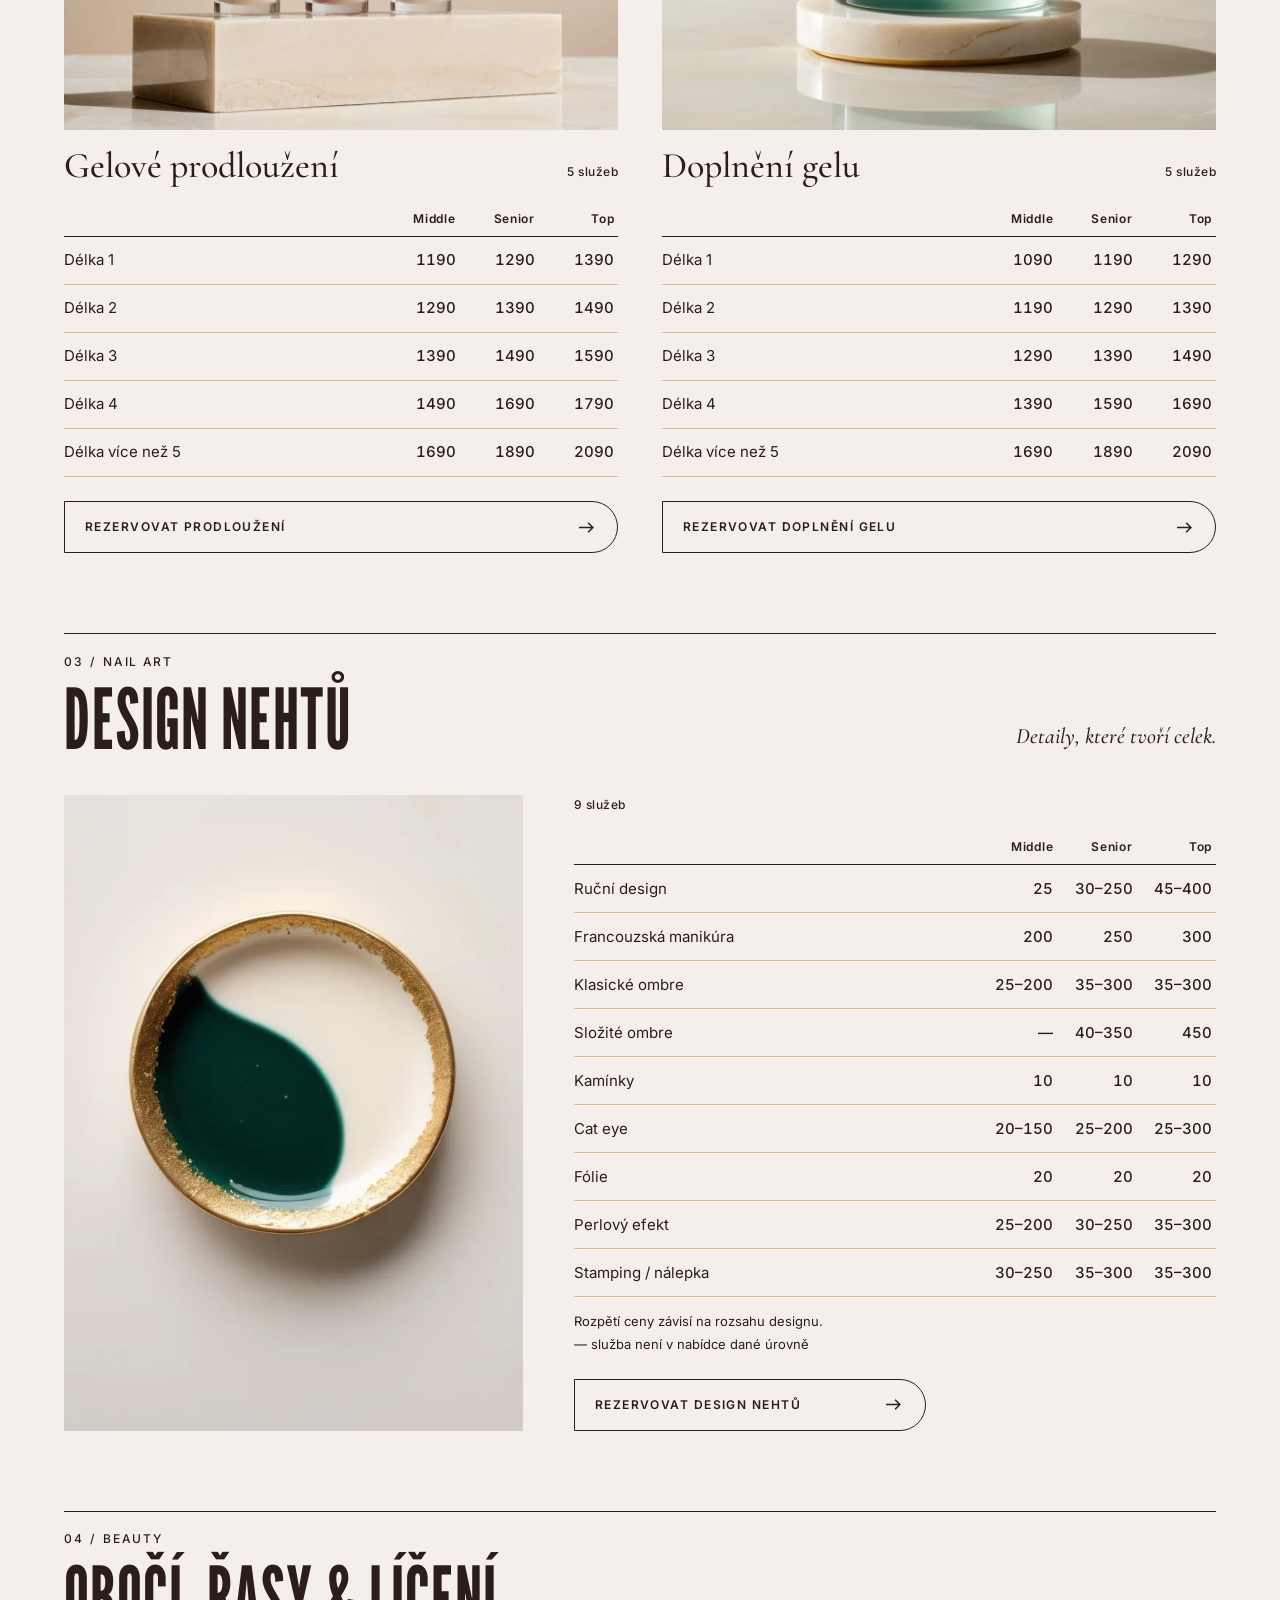
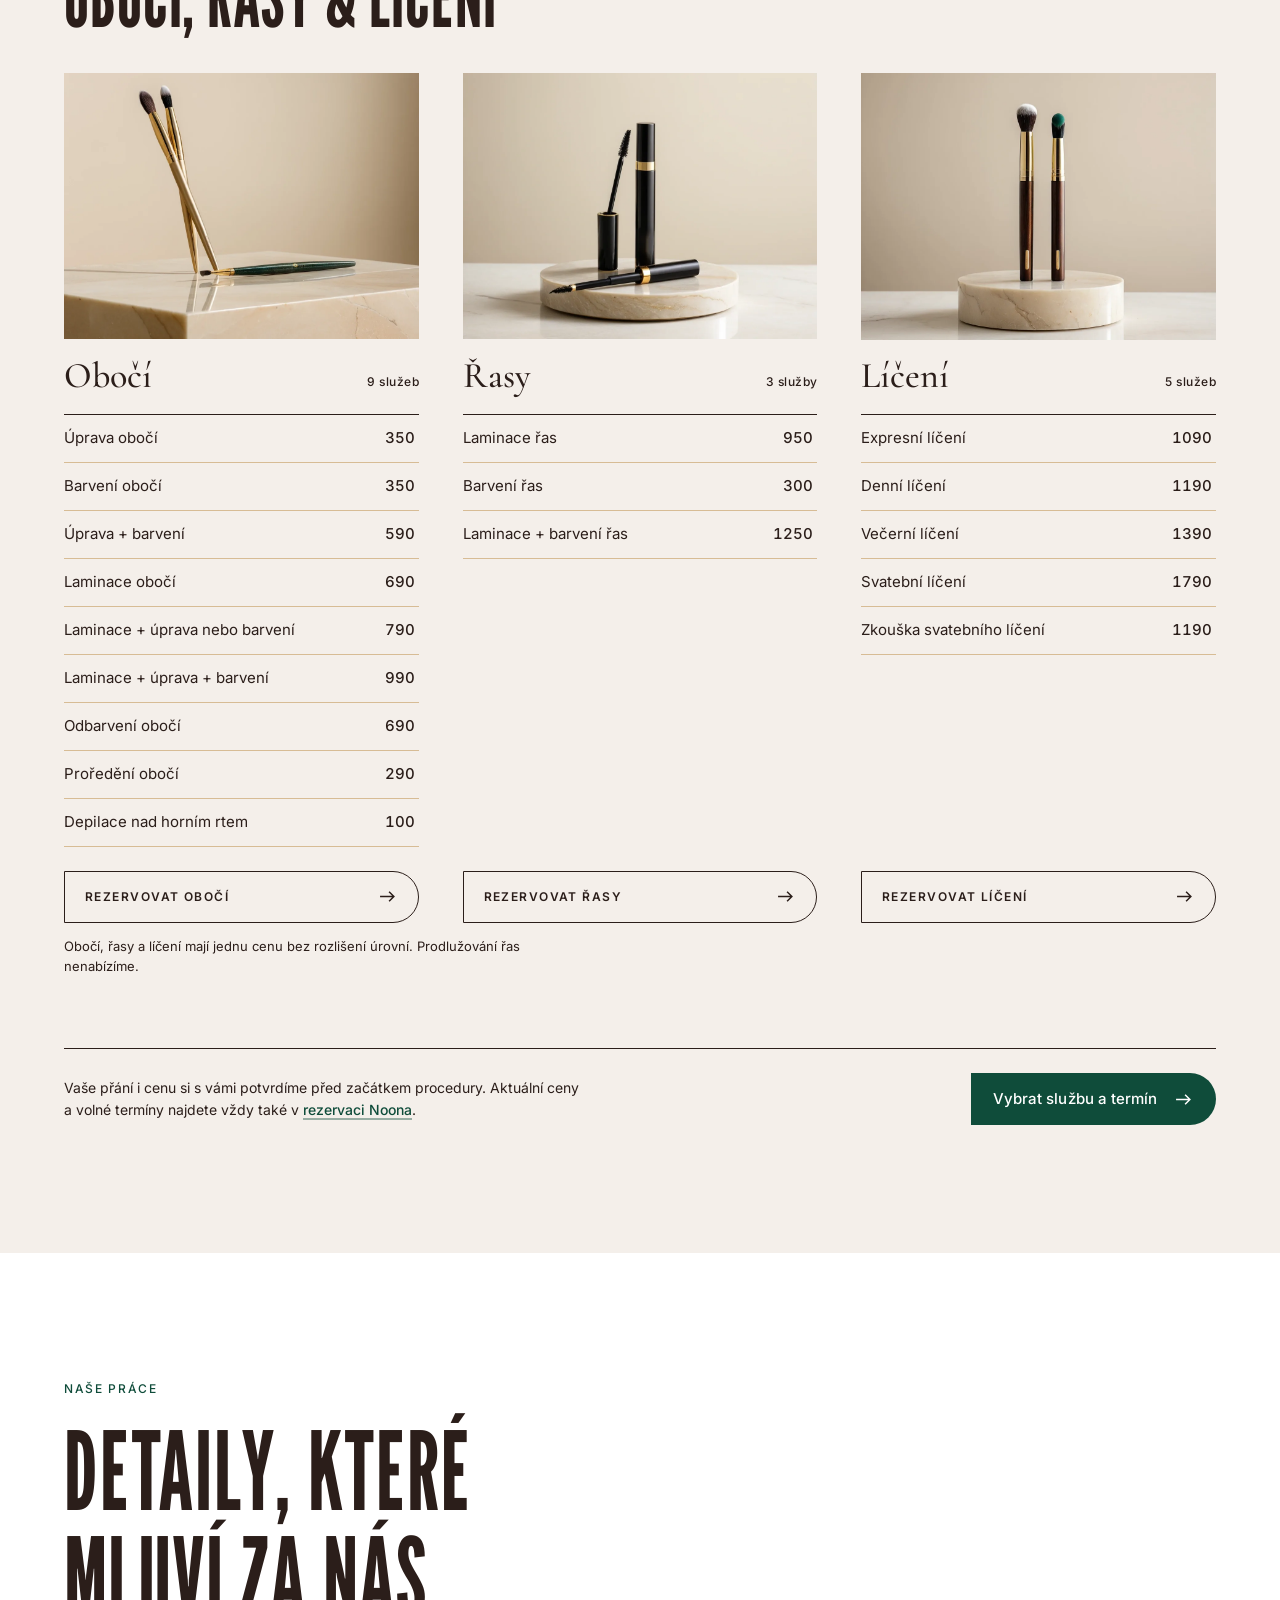
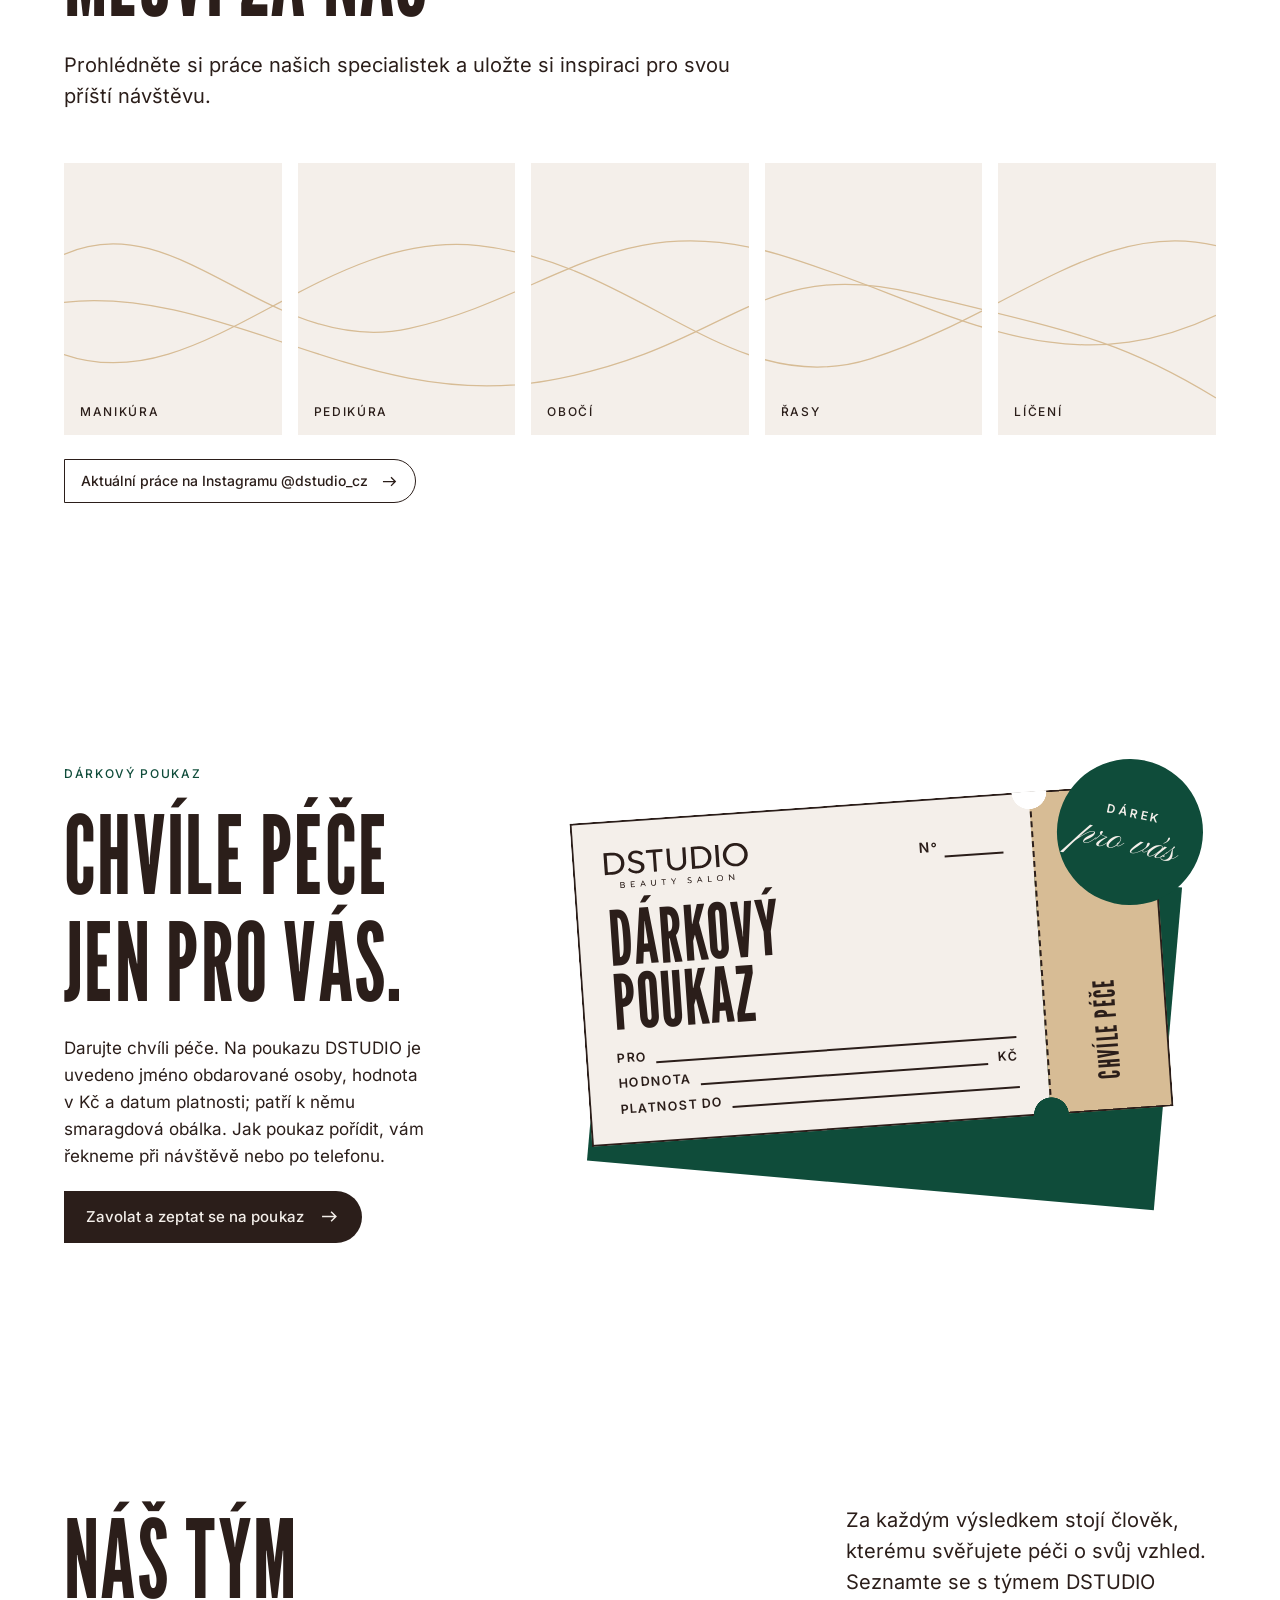
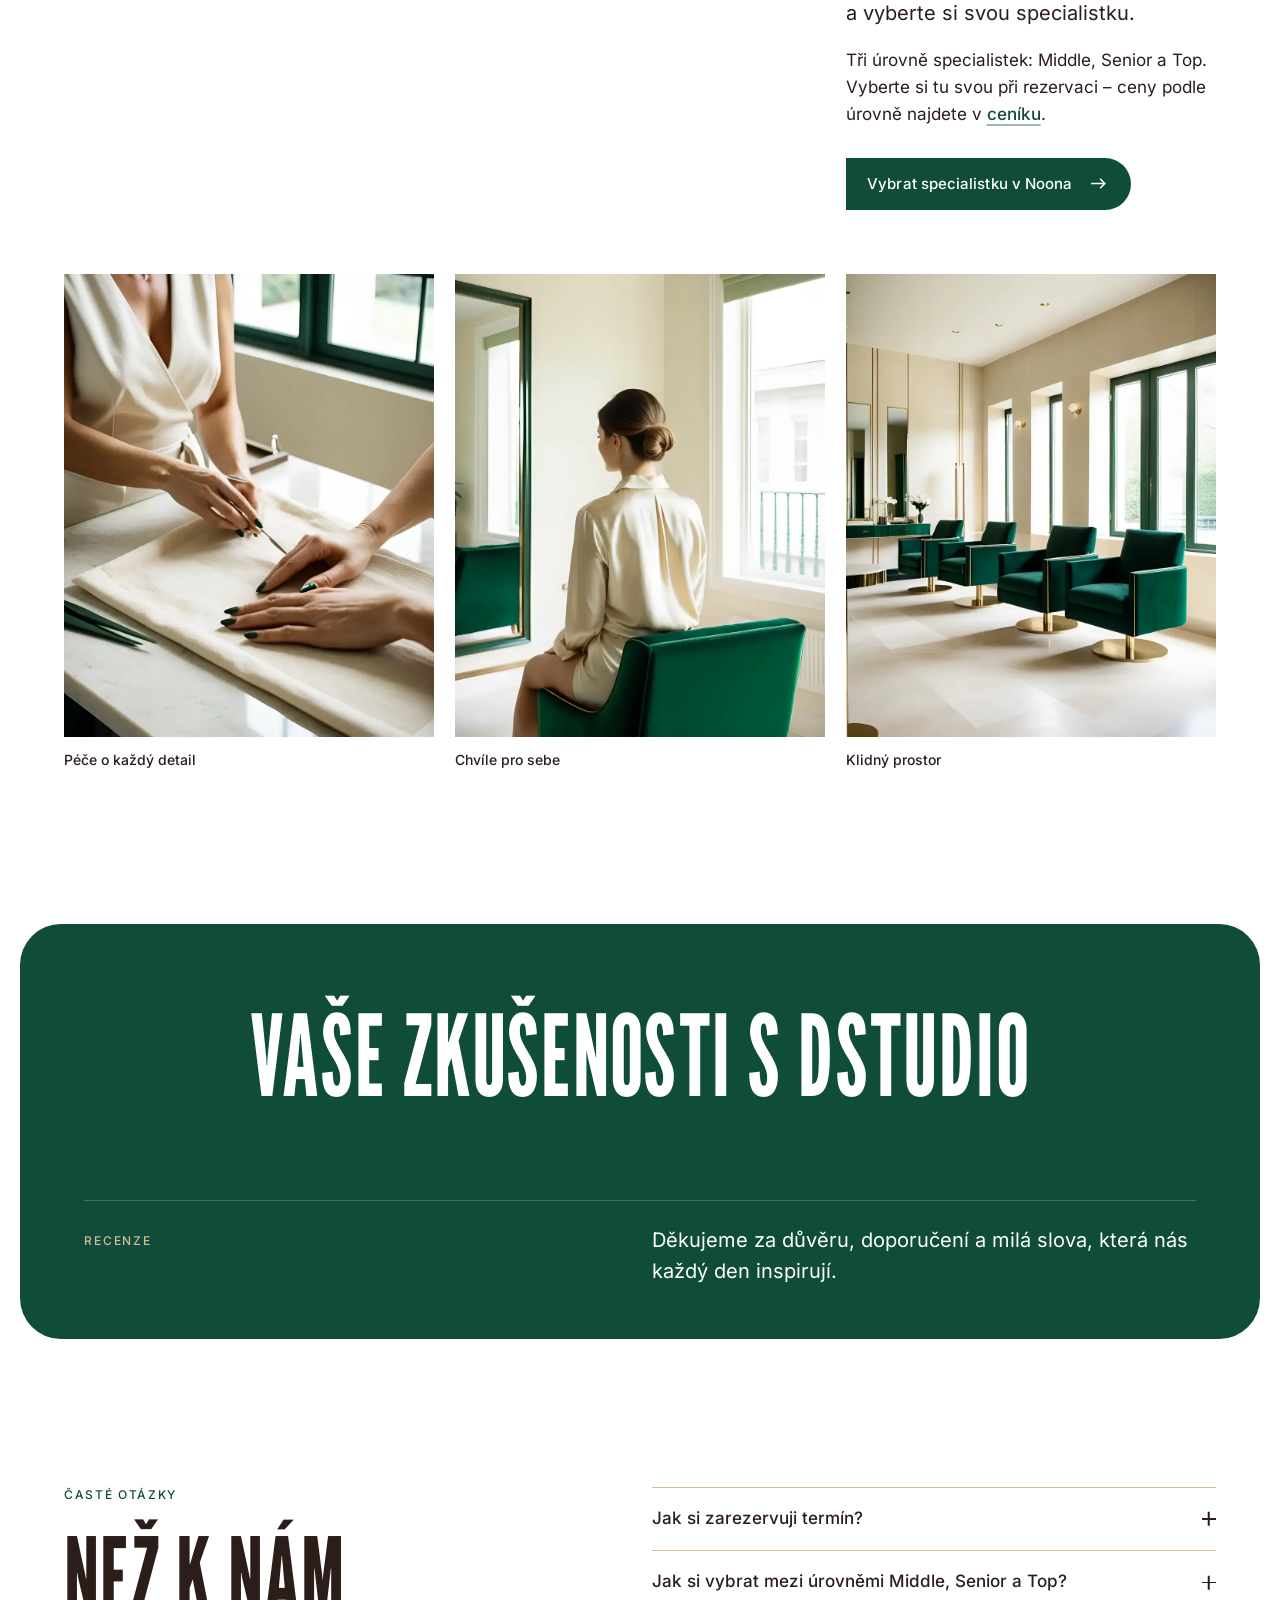
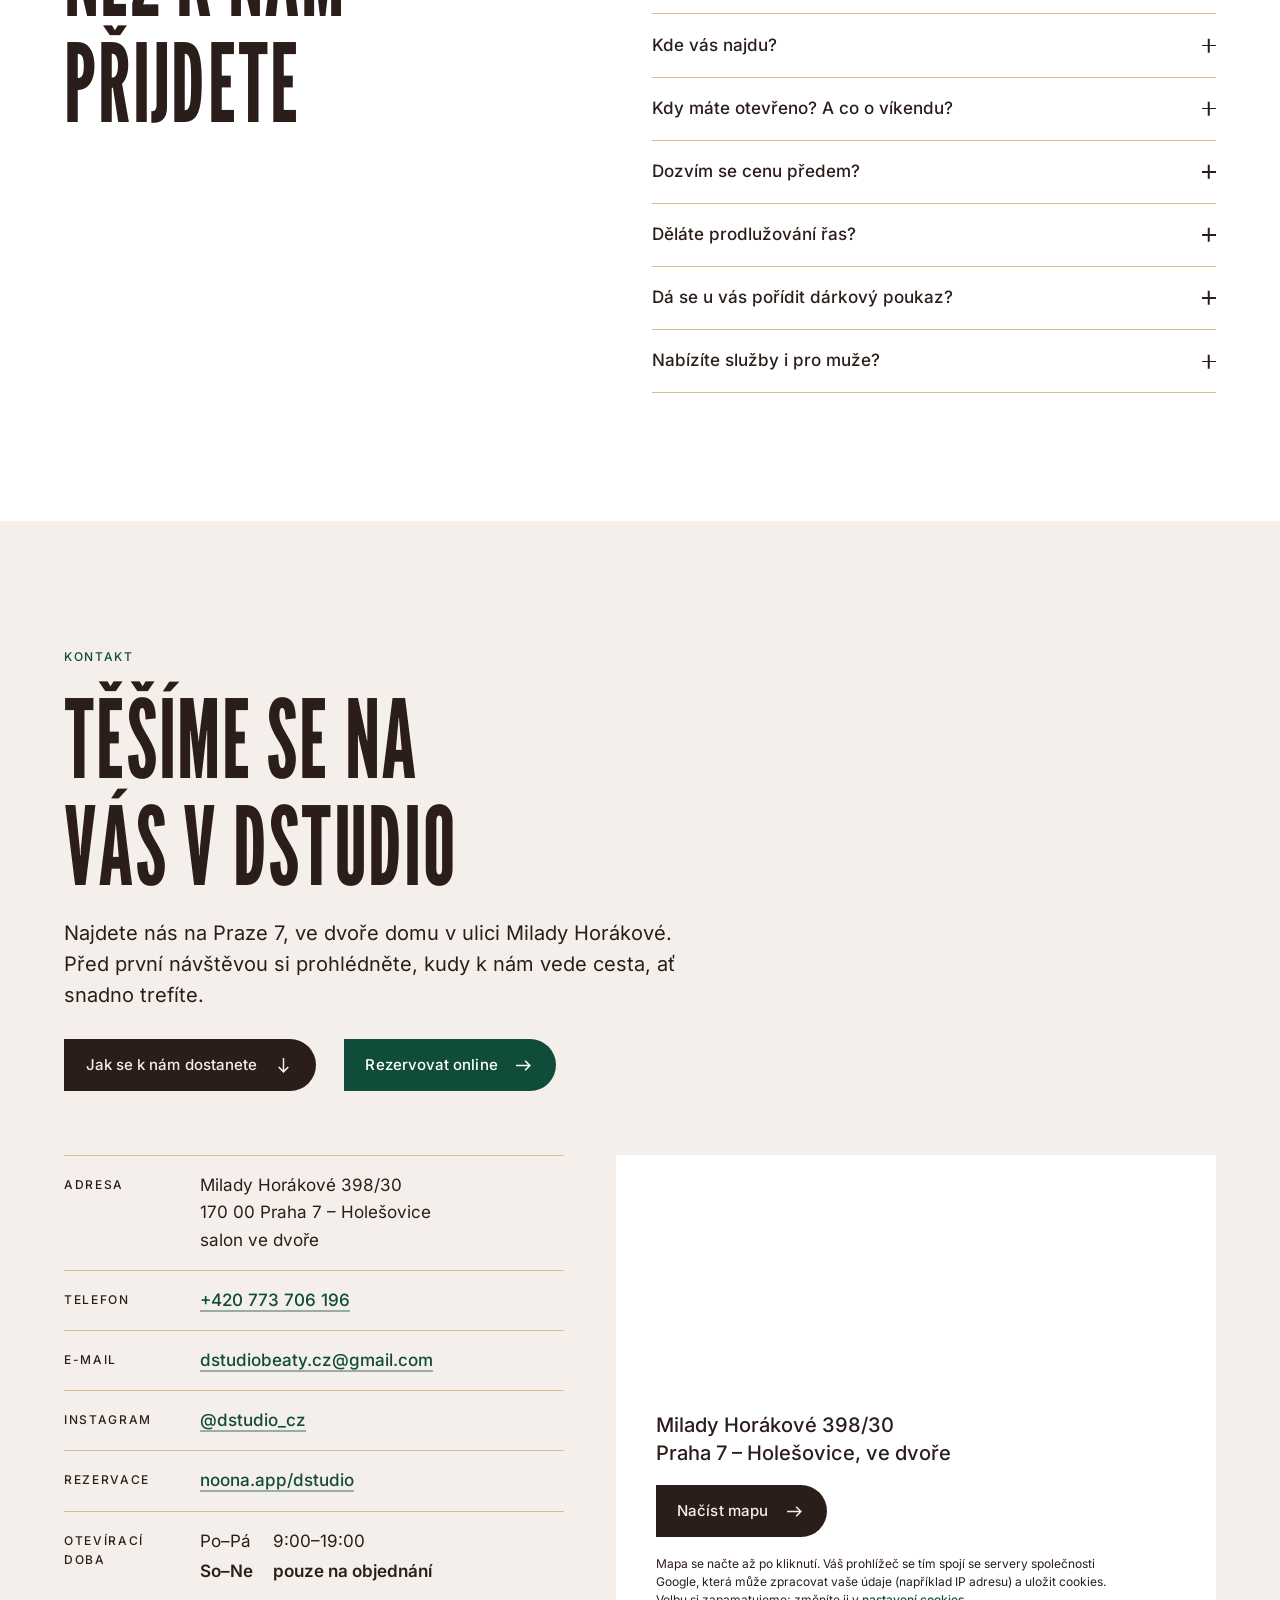
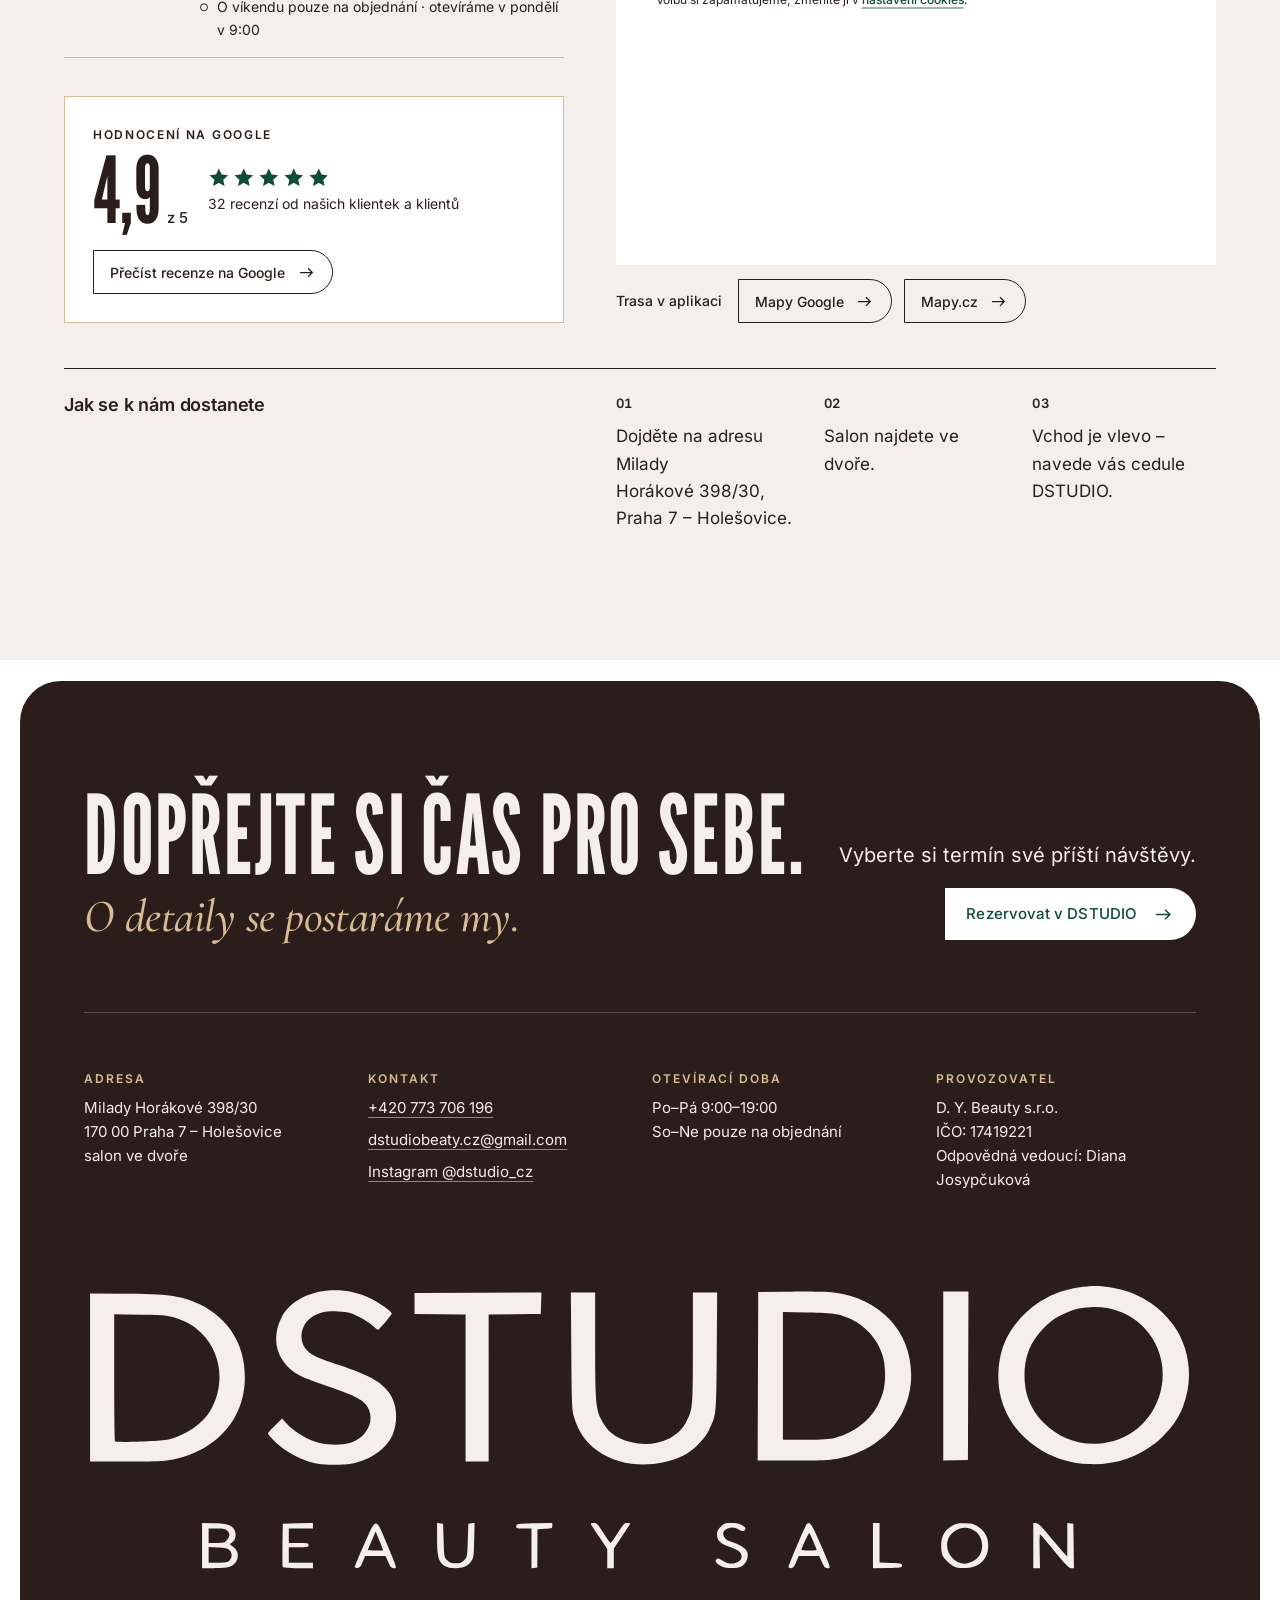
==== commit abc9038b: "Team section heading: "Náš tým" The heading says "Náš tým", like the menu item, instead of "Poznejte" ====
--- a/index.html
+++ b/index.html
@@ -553,8 +553,7 @@
   <section class="section team" id="tym">
     <div class="wrap team-head">
       <div class="team-title">
-        <p class="eyebrow">Náš tým</p>
-        <h2 class="h2">Poznejte nás blíž</h2>
+        <h2 class="h2">Náš tým</h2>
       </div>
       <div class="team-intro">
         <p class="lead">Za každým výsledkem stojí člověk, kterému svěřujete péči o&nbsp;svůj vzhled. Seznamte se s&nbsp;týmem DSTUDIO a&nbsp;vyberte si svou specialistku.</p>
